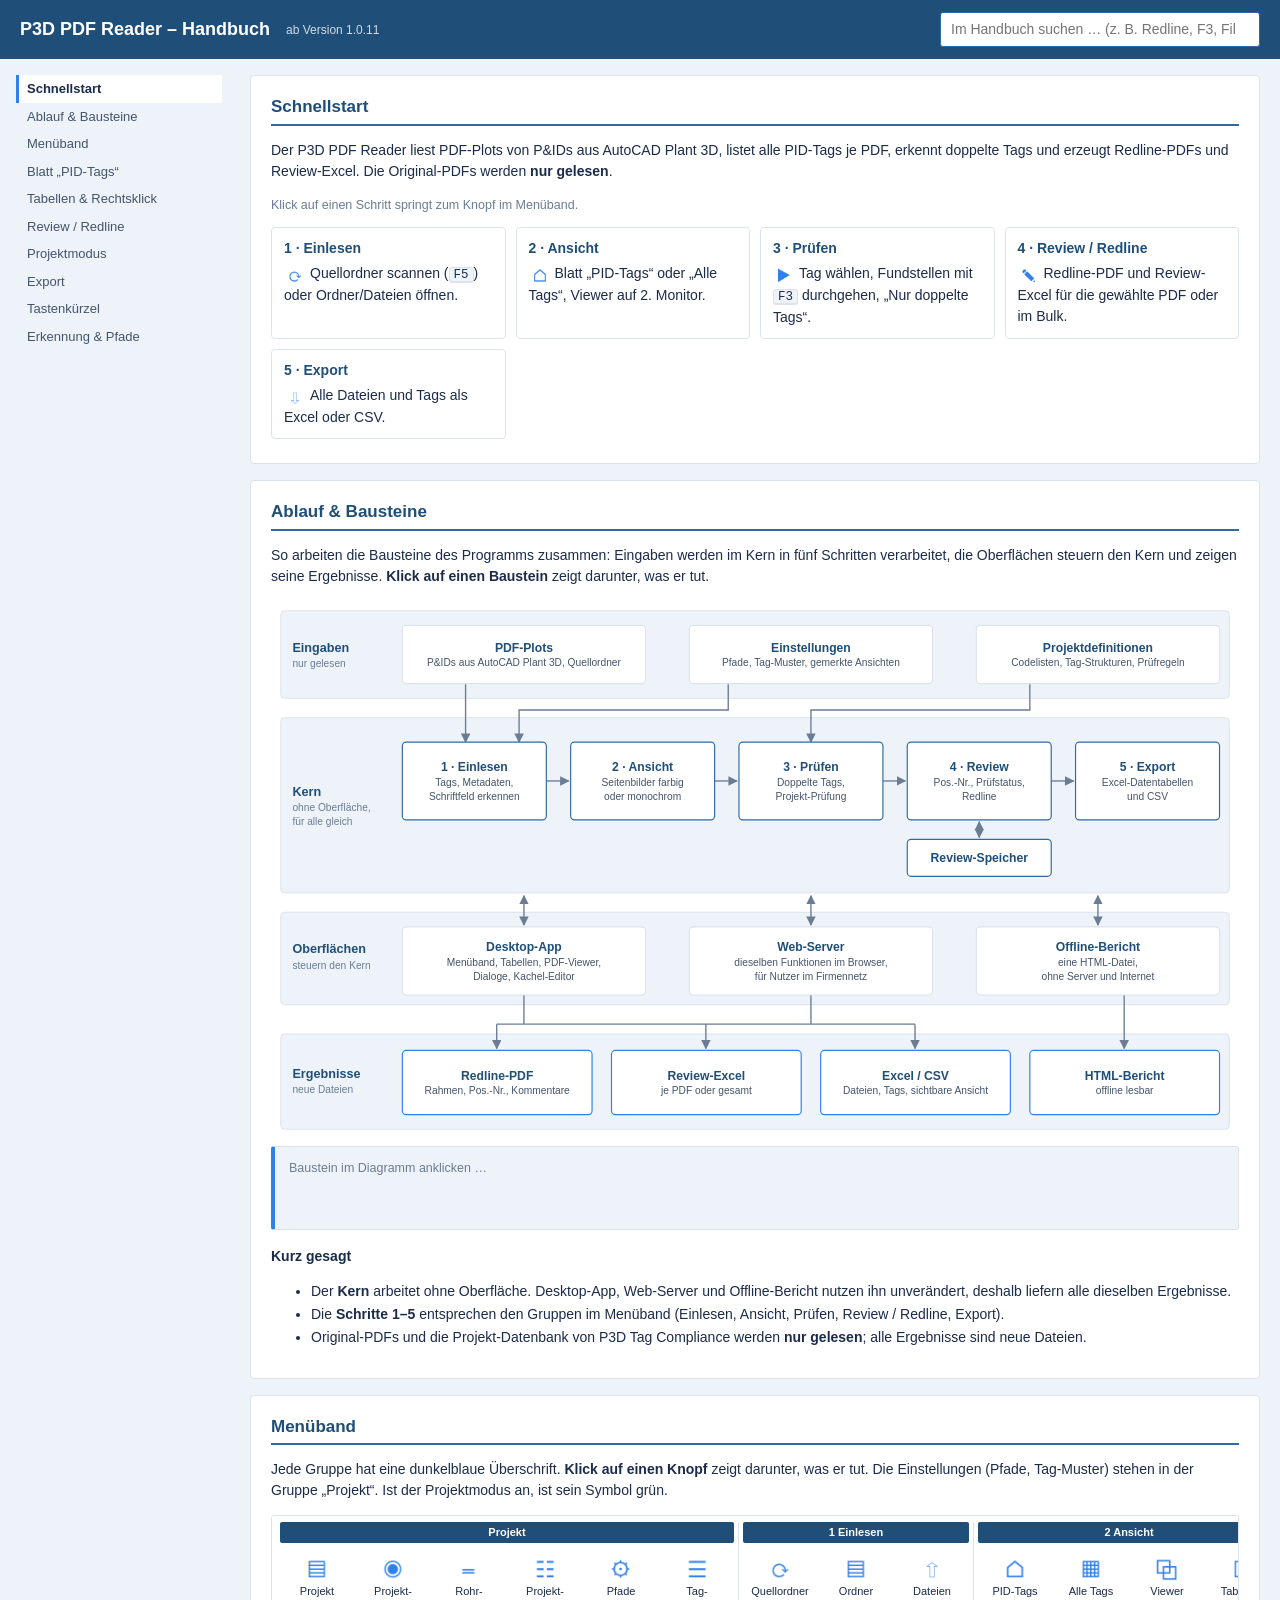
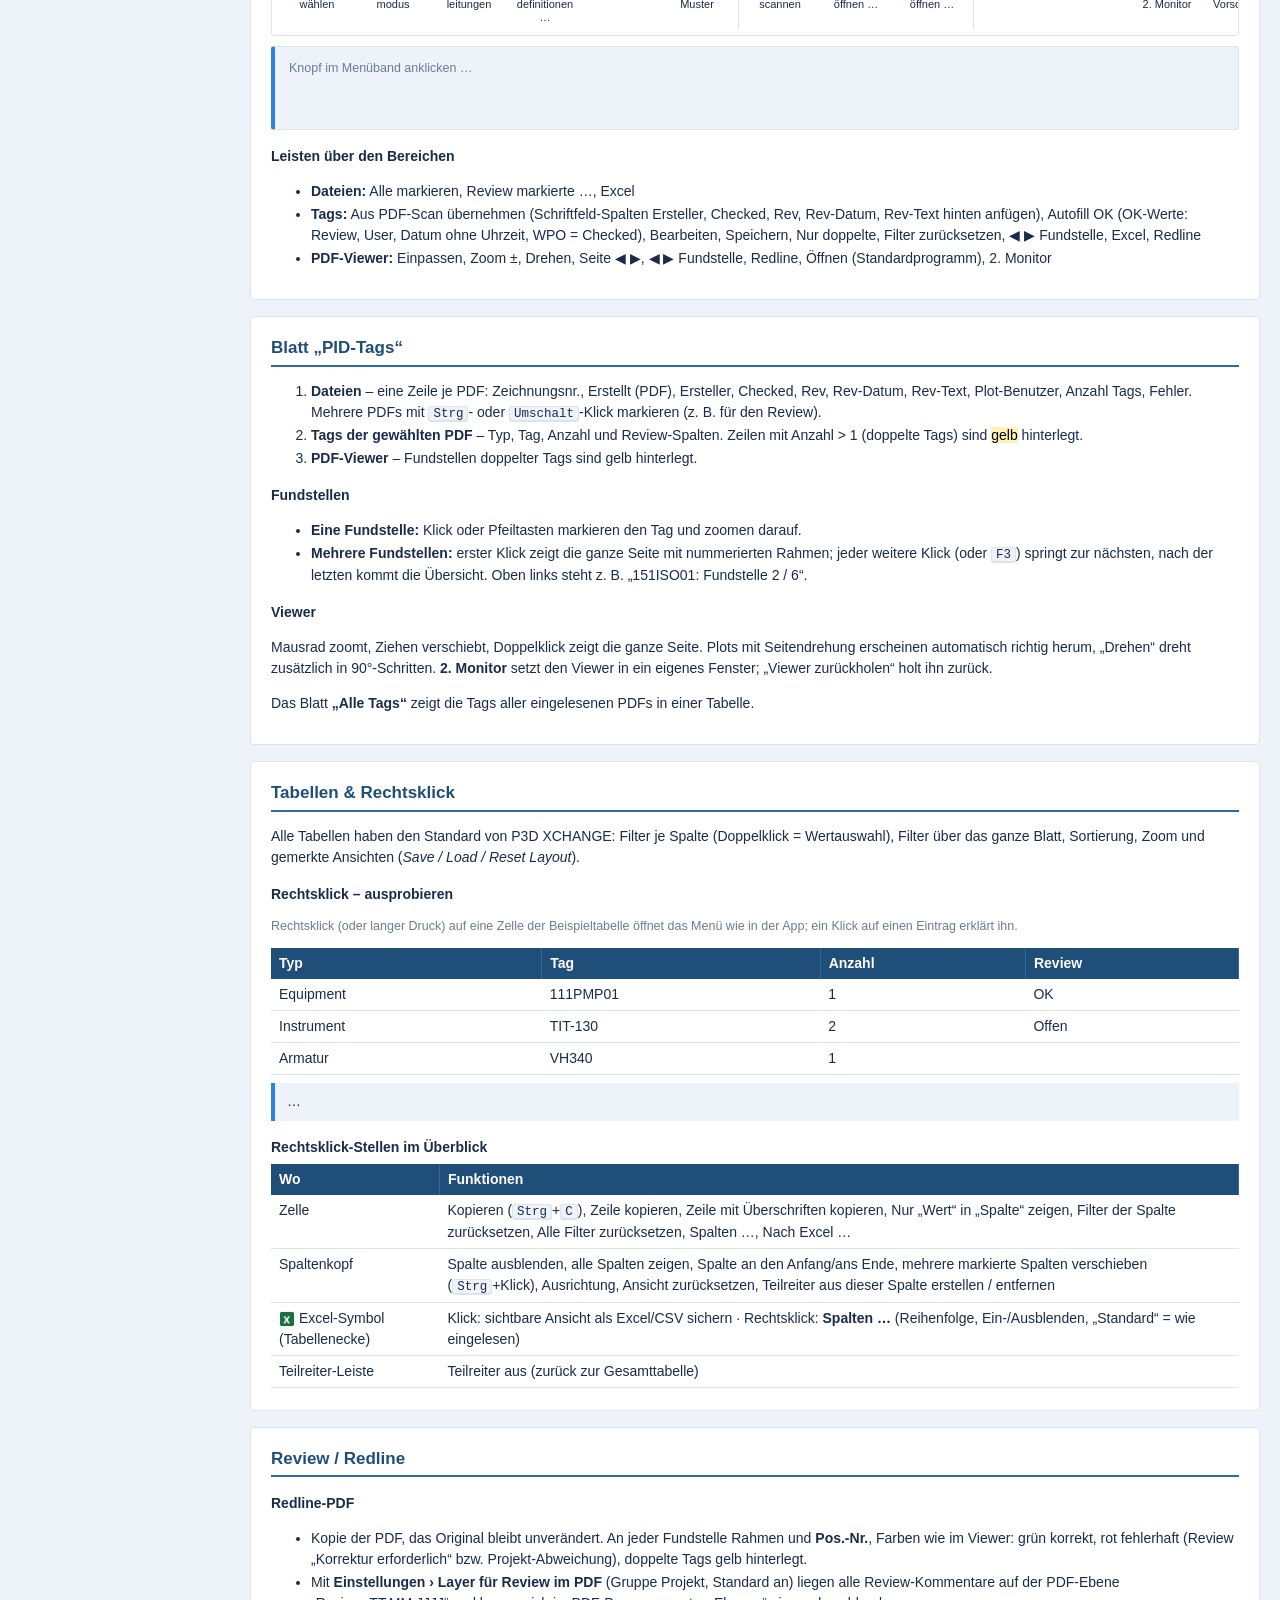
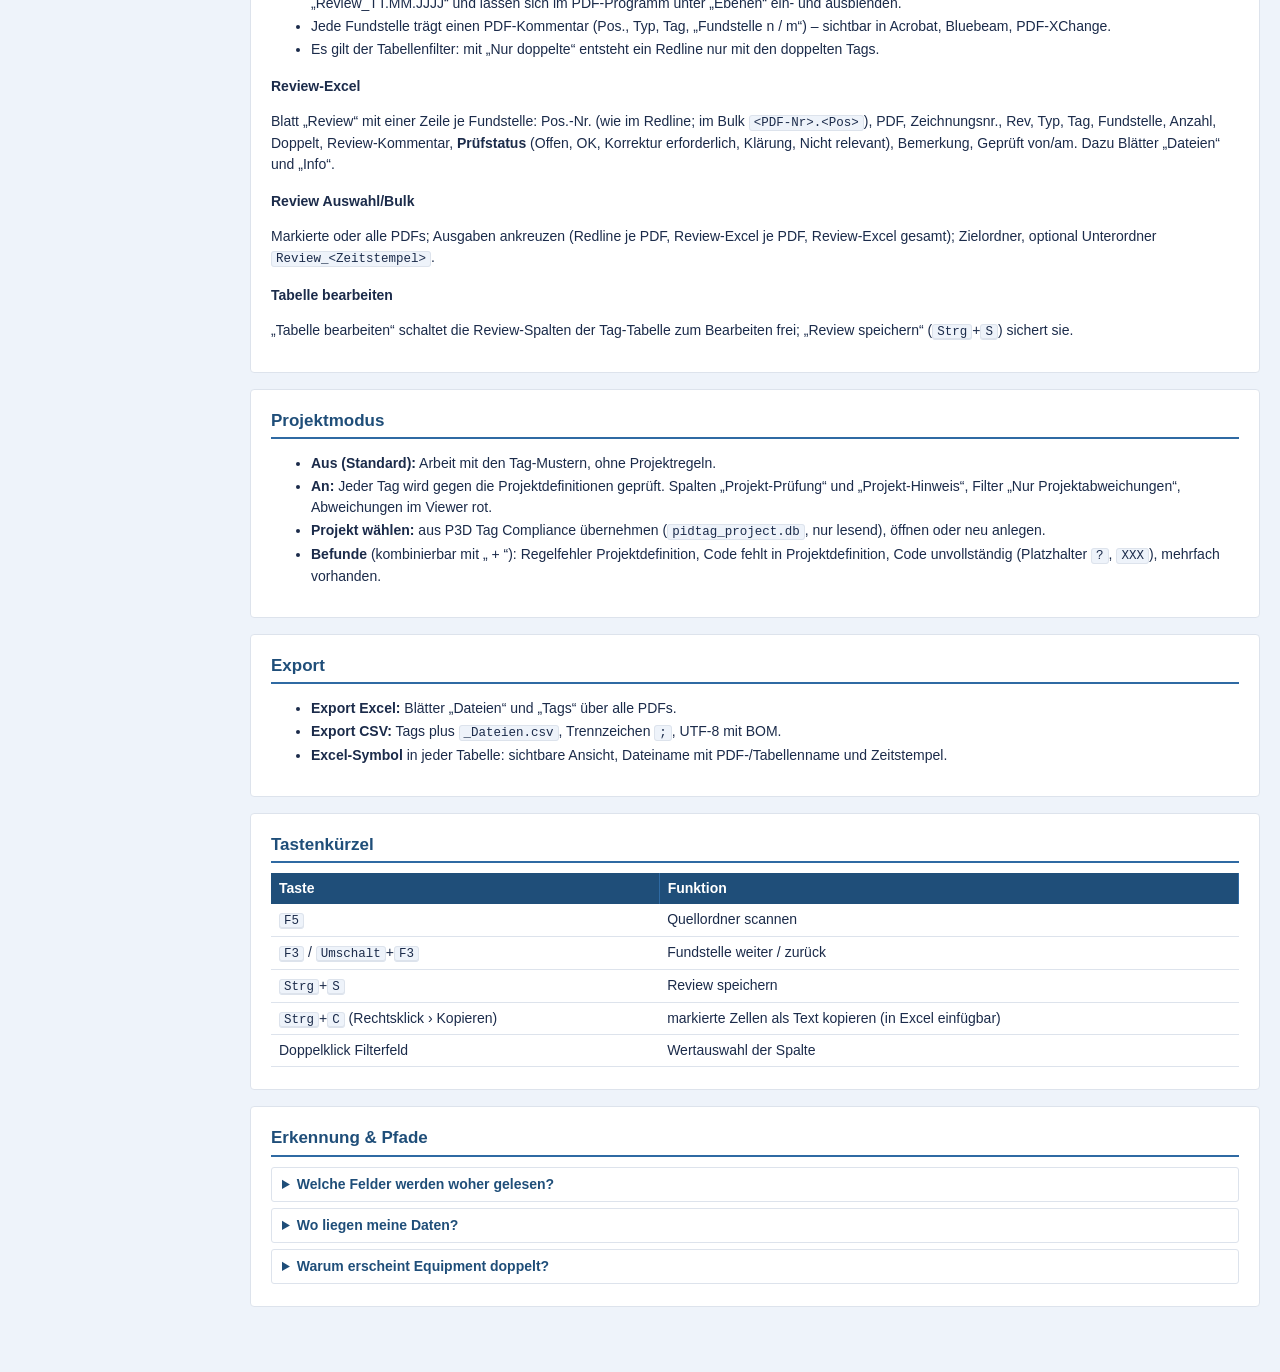
==== src/p3d_pdfreader/assets/help/handbuch.html @ c2804196 "P3D PDF Reader 1.0.26: Autofill OK, PDF-Scan-Spalten, Ladefortschritt, Zwei-Monitor-Layout Stand 1.0" ====
<!doctype html>
<html lang="de">
<head>
<meta charset="utf-8">
<meta name="viewport" content="width=device-width, initial-scale=1">
<title>P3D PDF Reader – Handbuch</title>
<style>
/* Farben nur aus gui/design.py, appearance.py (Tabellenkopf) und main_gui_kit/theme.py (Akzent) */
:root{--head:#1F4E79;--headline:#2F6AA3;--accent:#2F80ED;--txt:#1B2B4A;--muted:#44546A;--subtle:#6B7C93;
--border:#DDE3EC;--band:#EEF3FA;--card:#FFFFFF;--err:#C62828;--link:#1565C0;--dup:#FFF2B3}
*{box-sizing:border-box}
body{margin:0;font:14px/1.5 "Segoe UI",Arial,sans-serif;color:var(--txt);background:var(--band)}
header{background:var(--head);color:#fff;padding:12px 20px;display:flex;align-items:center;gap:16px;position:sticky;top:0;z-index:5;flex-wrap:wrap}
header h1{font-size:18px;margin:0;font-weight:600}
header .ver{opacity:.8;font-size:12px}
header input{margin-left:auto;min-width:220px;flex:0 1 320px;padding:6px 10px;border:1px solid var(--headline);border-radius:3px;font:inherit}
.wrap{display:flex;max-width:1400px;margin:0 auto}
nav{width:230px;flex:none;padding:16px 8px 16px 16px;position:sticky;top:56px;align-self:flex-start;max-height:calc(100vh - 56px);overflow:auto}
nav a{display:block;padding:4px 8px;color:var(--muted);text-decoration:none;border-left:3px solid transparent;font-size:13px}
nav a:hover{background:var(--card)}
nav a.on{border-left-color:var(--accent);color:var(--txt);font-weight:600;background:var(--card)}
main{flex:1;min-width:0;padding:16px 20px 60px}
section{background:var(--card);border:1px solid var(--border);border-radius:4px;margin:0 0 16px;padding:4px 20px 16px}
section.hidden{display:none}
h2{font-size:17px;color:var(--head);border-bottom:2px solid var(--headline);padding-bottom:4px;margin:14px 0 10px}
h3{font-size:14px;margin:16px 0 6px;color:var(--txt)}
p,li{color:var(--txt)} li{margin:2px 0}
code,kbd{font-family:Consolas,monospace;font-size:12.5px;background:var(--band);border:1px solid var(--border);border-radius:3px;padding:0 4px}
kbd{box-shadow:inset 0 -1px 0 var(--border)}
.note{color:var(--subtle);font-size:12.5px}
table.t{border-collapse:collapse;width:100%;margin:6px 0}
table.t th{background:var(--head);color:#fff;text-align:left;font-weight:600;padding:5px 8px;border-right:1px solid var(--headline)}
table.t td{border-bottom:1px solid var(--border);padding:5px 8px;vertical-align:top}
mark{background:var(--dup);padding:0}
/* Menueband-Nachbau */
.ribbon{display:flex;gap:0;overflow-x:auto;border:1px solid var(--border);background:var(--card);padding:6px 4px;border-radius:3px}
.grp{display:flex;flex-direction:column;padding:0 4px;border-right:1px solid var(--border);flex:none}
.grp:last-child{border-right:none}
.grp .gh{background:var(--head);color:#fff;font-size:11px;font-weight:600;text-align:center;padding:2px 6px;border-radius:2px;margin-bottom:4px;white-space:nowrap}
.grp .btns{display:flex;gap:2px}
.rb{display:flex;flex-direction:column;align-items:center;width:74px;padding:4px 2px;border:1px solid transparent;border-radius:3px;background:none;cursor:pointer;font:11px/1.2 "Segoe UI",Arial,sans-serif;color:var(--txt);white-space:pre-line;text-align:center}
.rb img{width:30px;height:30px;margin-bottom:3px}
.rb:hover{background:var(--band);border-color:var(--border)}
.rb.on{background:var(--band);border-color:var(--accent);box-shadow:inset 0 0 0 1px var(--accent)}
.detail{display:flex;gap:14px;align-items:flex-start;margin-top:10px;padding:12px 14px;border:1px solid var(--border);border-left:4px solid var(--accent);border-radius:3px;background:var(--band);min-height:84px}
.detail img{width:48px;height:48px;flex:none}
.detail h4{margin:0 0 4px;font-size:15px}
.detail .grpname{font-size:11px;color:#fff;background:var(--head);border-radius:2px;padding:1px 6px;margin-left:6px;vertical-align:middle;font-weight:600}
.steps{display:grid;grid-template-columns:repeat(auto-fit,minmax(200px,1fr));gap:10px;margin:8px 0}
.step{border:1px solid var(--border);border-radius:4px;padding:10px 12px;background:var(--card);cursor:pointer}
.step:hover{border-color:var(--accent)}
.step b{display:block;color:var(--head);margin-bottom:4px}
.step img{width:22px;height:22px;vertical-align:middle;margin-right:4px}
/* Kontextmenue-Demo */
.demo{position:relative;user-select:none}
.demo table.t td{cursor:context-menu}
.demo tr.sel td{background:var(--band)}
.cmenu{position:absolute;display:none;background:var(--card);border:1px solid var(--border);box-shadow:0 4px 14px rgba(27,43,74,.18);min-width:270px;z-index:4;padding:4px 0;font-size:13px}
.cmenu div{padding:4px 18px;cursor:default}
.cmenu div:hover{background:var(--accent);color:#fff}
.cmenu hr{border:0;border-top:1px solid var(--border);margin:4px 0}
.cmenu span{float:right;color:var(--subtle);padding-left:16px}
.cmenu div:hover span{color:#fff}
.explain{margin-top:8px;padding:8px 12px;border-left:4px solid var(--accent);background:var(--band);min-height:38px}
details{border:1px solid var(--border);border-radius:3px;margin:6px 0;background:var(--card)}
details summary{cursor:pointer;padding:6px 10px;font-weight:600;color:var(--head)}
details > div{padding:0 12px 8px}
.shot{max-width:100%;border:1px solid var(--border);border-radius:3px}
.empty{display:none;padding:20px;color:var(--subtle)}
/* Ablaufdiagramm der Bausteine */
.wf{width:100%;height:auto;display:block;margin:6px 0;font-family:"Segoe UI",Arial,sans-serif}
.wf .lane{fill:var(--band);stroke:var(--border)}
.wf .lt{fill:var(--head);font-size:13px;font-weight:600}
.wf .ls{fill:var(--subtle);font-size:10.5px}
.wf .bx rect{fill:var(--card);stroke:var(--border);stroke-width:1.2}
.wf .bx.core rect{stroke:var(--headline)}
.wf .bx.out rect{stroke:var(--accent)}
.wf .bx{cursor:pointer}
.wf .bx:hover rect{stroke:var(--accent)}
.wf .bx.on rect{stroke:var(--accent);stroke-width:2.5}
.wf .bt{fill:var(--head);font-size:12.5px;font-weight:600}
.wf .bs{fill:var(--muted);font-size:10.5px}
.wf .ln{fill:none;stroke:var(--subtle);stroke-width:1.4}
.wf .ln.dash{stroke-dasharray:4 3}
.wf .ah{fill:var(--subtle)}
.wf .lb{fill:var(--subtle);font-size:10px}
@media (max-width:860px){nav{display:none}main{padding:12px}}
@media print{header,nav,.cmenu{display:none}section{break-inside:avoid;border:none}body{background:#fff}}
</style>
</head>
<body>
<header>
  <h1>P3D PDF Reader – Handbuch</h1><span class="ver">ab Version 1.0.11</span>
  <input id="q" type="search" placeholder="Im Handbuch suchen … (z. B. Redline, F3, Filter)" aria-label="Suchen">
</header>
<div class="wrap">
<nav id="toc"></nav>
<main>
<p class="empty" id="empty">Kein Abschnitt enthält diesen Suchbegriff.</p>

<section id="start" data-title="Schnellstart">
<h2>Schnellstart</h2>
<p>Der P3D PDF Reader liest PDF-Plots von P&amp;IDs aus AutoCAD Plant 3D, listet alle PID-Tags je PDF, erkennt doppelte Tags und erzeugt Redline-PDFs und Review-Excel. Die Original-PDFs werden <b>nur gelesen</b>.</p>
<p class="note">Klick auf einen Schritt springt zum Knopf im Menüband.</p>
<div class="steps">
  <div class="step" data-go="scan"><b>1 · Einlesen</b><img src="img/scan.png" alt="">Quellordner scannen (<kbd>F5</kbd>) oder Ordner/Dateien öffnen.</div>
  <div class="step" data-go="sheet_tags"><b>2 · Ansicht</b><img src="img/sheet_tags.png" alt="">Blatt „PID-Tags“ oder „Alle Tags“, Viewer auf 2. Monitor.</div>
  <div class="step" data-go="next"><b>3 · Prüfen</b><img src="img/next.png" alt="">Tag wählen, Fundstellen mit <kbd>F3</kbd> durchgehen, „Nur doppelte Tags“.</div>
  <div class="step" data-go="redline"><b>4 · Review / Redline</b><img src="img/redline.png" alt="">Redline-PDF und Review-Excel für die gewählte PDF oder im Bulk.</div>
  <div class="step" data-go="xlsx"><b>5 · Export</b><img src="img/xlsx.png" alt="">Alle Dateien und Tags als Excel oder CSV.</div>
</div>
</section>

<section id="flow" data-title="Ablauf &amp; Bausteine">
<h2>Ablauf &amp; Bausteine</h2>
<p>So arbeiten die Bausteine des Programms zusammen: Eingaben werden im Kern in fünf Schritten verarbeitet, die Oberflächen steuern den Kern und zeigen seine Ergebnisse. <b>Klick auf einen Baustein</b> zeigt darunter, was er tut.</p>
<svg class="wf" id="wf" viewBox="0 0 995 550" role="img" aria-label="Ablaufdiagramm der Bausteine">
  <defs><marker id="wfa" viewBox="0 0 10 10" refX="9" refY="5" markerWidth="7" markerHeight="7" orient="auto-start-reverse"><path class="ah" d="M0,0 L10,5 L0,10 z"/></marker></defs>
  <rect class="lane" x="10" y="10" width="975" height="90" rx="4"/>
  <rect class="lane" x="10" y="120" width="975" height="180" rx="4"/>
  <rect class="lane" x="10" y="320" width="975" height="95" rx="4"/>
  <rect class="lane" x="10" y="445" width="975" height="98" rx="4"/>
  <text class="lt" x="22" y="52">Eingaben</text><text class="ls" x="22" y="68">nur gelesen</text>
  <text class="lt" x="22" y="200">Kern</text><text class="ls" x="22" y="216">ohne Oberfläche,</text><text class="ls" x="22" y="230">für alle gleich</text>
  <text class="lt" x="22" y="362">Oberflächen</text><text class="ls" x="22" y="378">steuern den Kern</text>
  <text class="lt" x="22" y="490">Ergebnisse</text><text class="ls" x="22" y="506">neue Dateien</text>
  <!-- Eingaben -> Kern -->
  <path class="ln" marker-end="url(#wfa)" d="M200,85 V145"/>
  <path class="ln" marker-end="url(#wfa)" d="M470,85 V112 H255 V145"/>
  <path class="ln" marker-end="url(#wfa)" d="M780,85 V112 H555 V145"/>
  <!-- Kern: Schritte 1-5 -->
  <path class="ln" marker-end="url(#wfa)" d="M283,185 H306"/>
  <path class="ln" marker-end="url(#wfa)" d="M456,185 H479"/>
  <path class="ln" marker-end="url(#wfa)" d="M629,185 H652"/>
  <path class="ln" marker-end="url(#wfa)" d="M802,185 H825"/>
  <path class="ln dash" marker-start="url(#wfa)" marker-end="url(#wfa)" d="M728,227 V243"/>
  <!-- Oberflaechen <-> Kern -->
  <path class="ln" marker-start="url(#wfa)" marker-end="url(#wfa)" d="M260,333 V303"/>
  <path class="ln" marker-start="url(#wfa)" marker-end="url(#wfa)" d="M555,333 V303"/>
  <path class="ln" marker-start="url(#wfa)" marker-end="url(#wfa)" d="M850,333 V303"/>
  <!-- Oberflaechen -> Ergebnisse -->
  <path class="ln" d="M260,405 V435 M555,405 V435 M232,435 H662"/>
  <path class="ln" marker-end="url(#wfa)" d="M232,435 V460"/>
  <path class="ln" marker-end="url(#wfa)" d="M447,435 V460"/>
  <path class="ln" marker-end="url(#wfa)" d="M662,435 V460"/>
  <path class="ln" marker-end="url(#wfa)" d="M877,405 V460"/>
  <g id="wfboxes"></g>
</svg>
<div class="detail" id="wfdet"><div class="note">Baustein im Diagramm anklicken …</div></div>
<h3>Kurz gesagt</h3>
<ul>
  <li>Der <b>Kern</b> arbeitet ohne Oberfläche. Desktop-App, Web-Server und Offline-Bericht nutzen ihn unverändert, deshalb liefern alle dieselben Ergebnisse.</li>
  <li>Die <b>Schritte 1–5</b> entsprechen den Gruppen im Menüband (Einlesen, Ansicht, Prüfen, Review / Redline, Export).</li>
  <li>Original-PDFs und die Projekt-Datenbank von P3D Tag Compliance werden <b>nur gelesen</b>; alle Ergebnisse sind neue Dateien.</li>
</ul>
</section>

<section id="ribbon" data-title="Menüband">
<h2>Menüband</h2>
<p>Jede Gruppe hat eine dunkelblaue Überschrift. <b>Klick auf einen Knopf</b> zeigt darunter, was er tut. Die Einstellungen (Pfade, Tag-Muster) stehen in der Gruppe „Projekt“. Ist der Projektmodus an, ist sein Symbol grün.</p>
<div class="ribbon" id="rib"></div>
<div class="detail" id="det"><div class="note">Knopf im Menüband anklicken …</div></div>
<h3>Leisten über den Bereichen</h3>
<ul>
  <li><b>Dateien:</b> Alle markieren, Review markierte …, Excel</li>
  <li><b>Tags:</b> Aus PDF-Scan übernehmen (Schriftfeld-Spalten Ersteller, Checked, Rev, Rev-Datum, Rev-Text hinten anfügen), Autofill OK (OK-Werte: Review, User, Datum ohne Uhrzeit, WPO = Checked), Bearbeiten, Speichern, Nur doppelte, Filter zurücksetzen, ◀ ▶ Fundstelle, Excel, Redline</li>
  <li><b>PDF-Viewer:</b> Einpassen, Zoom ±, Drehen, Seite ◀ ▶, ◀ ▶ Fundstelle, Redline, Öffnen (Standardprogramm), 2. Monitor</li>
</ul>
</section>

<section id="sheet" data-title="Blatt „PID-Tags“">
<h2>Blatt „PID-Tags“</h2>
<ol>
  <li><b>Dateien</b> – eine Zeile je PDF: Zeichnungsnr., Erstellt (PDF), Ersteller, Checked, Rev, Rev-Datum, Rev-Text, Plot-Benutzer, Anzahl Tags, Fehler. Mehrere PDFs mit <kbd>Strg</kbd>- oder <kbd>Umschalt</kbd>-Klick markieren (z. B. für den Review).</li>
  <li><b>Tags der gewählten PDF</b> – Typ, Tag, Anzahl und Review-Spalten. Zeilen mit Anzahl &gt; 1 (doppelte Tags) sind <mark>gelb</mark> hinterlegt.</li>
  <li><b>PDF-Viewer</b> – Fundstellen doppelter Tags sind gelb hinterlegt.</li>
</ol>
<h3>Fundstellen</h3>
<ul>
  <li><b>Eine Fundstelle:</b> Klick oder Pfeiltasten markieren den Tag und zoomen darauf.</li>
  <li><b>Mehrere Fundstellen:</b> erster Klick zeigt die ganze Seite mit nummerierten Rahmen; jeder weitere Klick (oder <kbd>F3</kbd>) springt zur nächsten, nach der letzten kommt die Übersicht. Oben links steht z. B. „151ISO01: Fundstelle 2 / 6“.</li>
</ul>
<h3>Viewer</h3>
<p>Mausrad zoomt, Ziehen verschiebt, Doppelklick zeigt die ganze Seite. Plots mit Seitendrehung erscheinen automatisch richtig herum, „Drehen“ dreht zusätzlich in 90°-Schritten. <b>2. Monitor</b> setzt den Viewer in ein eigenes Fenster; „Viewer zurückholen“ holt ihn zurück.</p>
<p>Das Blatt <b>„Alle Tags“</b> zeigt die Tags aller eingelesenen PDFs in einer Tabelle.</p>
</section>

<section id="tables" data-title="Tabellen &amp; Rechtsklick">
<h2>Tabellen &amp; Rechtsklick</h2>
<p>Alle Tabellen haben den Standard von P3D XCHANGE: Filter je Spalte (Doppelklick = Wertauswahl), Filter über das ganze Blatt, Sortierung, Zoom und gemerkte Ansichten (<i>Save / Load / Reset Layout</i>).</p>
<h3>Rechtsklick – ausprobieren</h3>
<p class="note">Rechtsklick (oder langer Druck) auf eine Zelle der Beispieltabelle öffnet das Menü wie in der App; ein Klick auf einen Eintrag erklärt ihn.</p>
<div class="demo" id="demo">
<table class="t">
  <thead><tr><th>Typ</th><th>Tag</th><th>Anzahl</th><th>Review</th></tr></thead>
  <tbody>
    <tr><td>Equipment</td><td>111PMP01</td><td>1</td><td>OK</td></tr>
    <tr><td>Instrument</td><td>TIT-130</td><td>2</td><td>Offen</td></tr>
    <tr><td>Armatur</td><td>VH340</td><td>1</td><td></td></tr>
  </tbody>
</table>
<div class="cmenu" id="cm"></div>
</div>
<div class="explain" id="cmx">…</div>
<h3>Rechtsklick-Stellen im Überblick</h3>
<table class="t">
  <thead><tr><th>Wo</th><th>Funktionen</th></tr></thead>
  <tbody>
    <tr><td>Zelle</td><td>Kopieren (<kbd>Strg</kbd>+<kbd>C</kbd>), Zeile kopieren, Zeile mit Überschriften kopieren, Nur „Wert“ in „Spalte“ zeigen, Filter der Spalte zurücksetzen, Alle Filter zurücksetzen, Spalten …, Nach Excel …</td></tr>
    <tr><td>Spaltenkopf</td><td>Spalte ausblenden, alle Spalten zeigen, Spalte an den Anfang/ans Ende, mehrere markierte Spalten verschieben (<kbd>Strg</kbd>+Klick), Ausrichtung, Ansicht zurücksetzen, Teilreiter aus dieser Spalte erstellen / entfernen</td></tr>
    <tr><td><img src="img/excel.png" alt="" style="width:16px;vertical-align:middle"> Excel-Symbol (Tabellenecke)</td><td>Klick: sichtbare Ansicht als Excel/CSV sichern · Rechtsklick: <b>Spalten …</b> (Reihenfolge, Ein-/Ausblenden, „Standard“ = wie eingelesen)</td></tr>
    <tr><td>Teilreiter-Leiste</td><td>Teilreiter aus (zurück zur Gesamttabelle)</td></tr>
  </tbody>
</table>
</section>

<section id="review" data-title="Review / Redline">
<h2>Review / Redline</h2>
<h3>Redline-PDF</h3>
<ul>
  <li>Kopie der PDF, das Original bleibt unverändert. An jeder Fundstelle Rahmen und <b>Pos.-Nr.</b>, Farben wie im Viewer: grün korrekt, rot fehlerhaft (Review „Korrektur erforderlich“ bzw. Projekt-Abweichung), doppelte Tags gelb hinterlegt.</li>
  <li>Mit <b>Einstellungen › Layer für Review im PDF</b> (Gruppe Projekt, Standard an) liegen alle Review-Kommentare auf der PDF-Ebene „Review_TT.MM.JJJJ“ und lassen sich im PDF-Programm unter „Ebenen“ ein- und ausblenden.</li>
  <li>Jede Fundstelle trägt einen PDF-Kommentar (Pos., Typ, Tag, „Fundstelle n / m“) – sichtbar in Acrobat, Bluebeam, PDF-XChange.</li>
  <li>Es gilt der Tabellenfilter: mit „Nur doppelte“ entsteht ein Redline nur mit den doppelten Tags.</li>
</ul>
<h3>Review-Excel</h3>
<p>Blatt „Review“ mit einer Zeile je Fundstelle: Pos.-Nr. (wie im Redline; im Bulk <code>&lt;PDF-Nr&gt;.&lt;Pos&gt;</code>), PDF, Zeichnungsnr., Rev, Typ, Tag, Fundstelle, Anzahl, Doppelt, Review-Kommentar, <b>Prüfstatus</b> (Offen, OK, Korrektur erforderlich, Klärung, Nicht relevant), Bemerkung, Geprüft von/am. Dazu Blätter „Dateien“ und „Info“.</p>
<h3>Review Auswahl/Bulk</h3>
<p>Markierte oder alle PDFs; Ausgaben ankreuzen (Redline je PDF, Review-Excel je PDF, Review-Excel gesamt); Zielordner, optional Unterordner <code>Review_&lt;Zeitstempel&gt;</code>.</p>
<h3>Tabelle bearbeiten</h3>
<p>„Tabelle bearbeiten“ schaltet die Review-Spalten der Tag-Tabelle zum Bearbeiten frei; „Review speichern“ (<kbd>Strg</kbd>+<kbd>S</kbd>) sichert sie.</p>
</section>

<section id="project" data-title="Projektmodus">
<h2>Projektmodus</h2>
<ul>
  <li><b>Aus (Standard):</b> Arbeit mit den Tag-Mustern, ohne Projektregeln.</li>
  <li><b>An:</b> Jeder Tag wird gegen die Projektdefinitionen geprüft. Spalten „Projekt-Prüfung“ und „Projekt-Hinweis“, Filter „Nur Projektabweichungen“, Abweichungen im Viewer rot.</li>
  <li><b>Projekt wählen:</b> aus P3D Tag Compliance übernehmen (<code>pidtag_project.db</code>, nur lesend), öffnen oder neu anlegen.</li>
  <li><b>Befunde</b> (kombinierbar mit „ + “): Regelfehler Projektdefinition, Code fehlt in Projektdefinition, Code unvollständig (Platzhalter <code>?</code>, <code>XXX</code>), mehrfach vorhanden.</li>
</ul>
</section>

<section id="export" data-title="Export">
<h2>Export</h2>
<ul>
  <li><b>Export Excel:</b> Blätter „Dateien“ und „Tags“ über alle PDFs.</li>
  <li><b>Export CSV:</b> Tags plus <code>_Dateien.csv</code>, Trennzeichen <code>;</code>, UTF-8 mit BOM.</li>
  <li><b>Excel-Symbol</b> in jeder Tabelle: sichtbare Ansicht, Dateiname mit PDF-/Tabellenname und Zeitstempel.</li>
</ul>
</section>

<section id="keys" data-title="Tastenkürzel">
<h2>Tastenkürzel</h2>
<table class="t"><thead><tr><th>Taste</th><th>Funktion</th></tr></thead><tbody>
<tr><td><kbd>F5</kbd></td><td>Quellordner scannen</td></tr>
<tr><td><kbd>F3</kbd> / <kbd>Umschalt</kbd>+<kbd>F3</kbd></td><td>Fundstelle weiter / zurück</td></tr>
<tr><td><kbd>Strg</kbd>+<kbd>S</kbd></td><td>Review speichern</td></tr>
<tr><td><kbd>Strg</kbd>+<kbd>C</kbd> (Rechtsklick › Kopieren)</td><td>markierte Zellen als Text kopieren (in Excel einfügbar)</td></tr>
<tr><td>Doppelklick Filterfeld</td><td>Wertauswahl der Spalte</td></tr>
</tbody></table>
</section>

<section id="detect" data-title="Erkennung &amp; Pfade">
<h2>Erkennung &amp; Pfade</h2>
<details><summary>Welche Felder werden woher gelesen?</summary><div>
<table class="t"><thead><tr><th>Feld</th><th>Quelle</th></tr></thead><tbody>
<tr><td>Erstellt</td><td>PDF-Metadaten (Plotzeitpunkt)</td></tr>
<tr><td>Ersteller</td><td>Schriftfeld <code>DRAWN:</code> → letzte Revisionszeile → PDF-Author → Plot-Benutzer</td></tr>
<tr><td>Checked, Zeichnungsnr., Rev</td><td>Schriftfeld und letzte Revisionszeile</td></tr>
<tr><td>Instrument</td><td>Kürzel in der Blase plus Nummer darunter (<code>TIT-130</code>)</td></tr>
<tr><td>Equipment / Armatur / Volltag</td><td>Tag-Muster (<code>111PMP01</code>, <code>VH340</code>, <code>203-17-111-TZIT-011</code>)</td></tr>
<tr><td>Rohrleitung (optional)</td><td>Menüband › Projekt › Rohrleitungen; waagerecht und senkrecht</td></tr>
</tbody></table></div></details>
<details><summary>Wo liegen meine Daten?</summary><div>
<p>Datenordner: <code>%P3D_PDFREADER_HOME%</code>, sonst <code>&lt;Tool&gt;\data</code>, als EXE <code>%LOCALAPPDATA%\P3D_PDFREADER</code>. Darin <code>config\paths.json</code> (Quell-/Exportordner), <code>config\state.json</code>, <code>config\table_views.json</code>, <code>config\tag_patterns.json</code>, <code>logs\</code>, <code>exports\</code>.</p>
<p>Projekt › <b>Pfade</b>: Quellordner hinzufügen/entfernen, Exportordner wählen. Projekt › <b>Tag-Muster</b>: Regex und Ausschlussliste anpassen.</p></div></details>
<details><summary>Warum erscheint Equipment doppelt?</summary><div>
<p>Equipment steht oft zusätzlich in der Equipment-Tabelle am Blattfuß und zählt dann als doppelter Tag – das kann gewollt sein.</p></div></details>
</section>
</main>
</div>
<script>
const R = [
 ["Projekt", [
  ["project_pick","Projekt\nwählen","Projekt anlegen, öffnen oder aus P3D Tag Compliance übernehmen (pidtag_project.db wird nur gelesen)."],
  ["project_mode","Projekt-\nmodus","Schaltet die Prüfung gegen Projektdefinitionen ein oder aus. An = Symbol grün. Aus = Standardmodus ohne Projektregeln. Beim Umschalten werden geladene PDFs neu eingelesen."],
  ["pipes","Rohr-\nleitungen","Rohrleitungsnummern (z. B. TFHR_SS01_001_1\") mit in die Tag-Liste übernehmen, ein oder aus. An = Symbol grün. Wird gemerkt; Umschalten liest geladene PDFs neu ein."],
  ["project_defs","Projekt-\ndefinitionen …","Codelisten, Listen, Tag-Strukturen, PDF-Prüfregeln bearbeiten; Excel-Export/-Import; „Tag testen“."],
  ["paths","Pfade","Quellordner und Exportordner verwalten, Speicherorte öffnen."],
  ["patterns","Tag-\nMuster","Öffnet tag_patterns.json: Regex je Tag-Typ und Ausschlussliste für Kürzel."]]],
 ["1  Einlesen", [
  ["scan","Quellordner\nscannen","Liest alle PDFs der Quellordner (inkl. Unterordner) ein. Taste F5."],
  ["folder","Ordner\nöffnen …","Einen beliebigen Ordner mit PDF-Plots einlesen."],
  ["files","Dateien\nöffnen …","Einzelne PDF-Dateien wählen und einlesen."]]],
 ["2  Ansicht", [
  ["sheet_tags","PID-Tags","Wechselt zum Blatt „PID-Tags“."],
  ["sheet_all","Alle Tags","Öffnet das Blatt mit den Tags aller PDFs."],
  ["monitor","Viewer\n2. Monitor","PDF-Viewer in eigenem Fenster (z. B. auf dem zweiten Bildschirm). Wird gemerkt."],
  ["preview","Tabellen-\nVorschau …","Vorschau der aktuellen Tabelle."]]],
 ["3  Prüfen", [
  ["prev","Fundstelle\nzurück","Vorherige Fundstelle des gewählten Tags. Umschalt+F3."],
  ["next","Fundstelle\nweiter","Nächste Fundstelle des gewählten Tags; nach der letzten die Übersicht. F3."],
  ["dups","Nur doppelte\nTags","Zeigt nur Tags, die mehrfach in der PDF stehen."],
  ["deviations","Nur Projekt-\nabweichungen","Nur Tags mit Befund der Projekt-Prüfung (nur im Projektmodus aktiv)."],
  ["filter_reset","Filter\nzurücksetzen","Blattfilter, Spaltenfilter, Wertauswahl und „Nur …“-Schalter in allen Tabellen zurücksetzen."],
  ["edit","Tabelle\nbearbeiten","Review-Spalten der Tag-Tabelle bearbeiten (Review, Änderung, Neuer Wert, Bemerkung …)."],
  ["save","Review\nspeichern","Review-Einträge sichern. Strg+S."]]],
 ["4  Review / Redline", [
  ["review","Review\nAuswahl/Bulk …","Redline-PDF, Review-Excel je PDF und gesamt für markierte oder alle PDFs erzeugen."],
  ["redline","Redline-PDF\ngewählte PDF","Kopie der gewählten PDF mit Rahmen, Pos.-Nr. und Kommentar je Fundstelle (Tabellenfilter gilt)."],
  ["review_xlsx","Review-Excel\ngewählte PDF","Excel mit einer Zeile je Fundstelle, Prüfstatus-Auswahlliste und Bemerkung."]]],
 ["5  Export", [
  ["xlsx","Export\nExcel …","Dateien und Tags aller PDFs als Excel."],
  ["csv","Export\nCSV …","Tags als CSV (;) plus _Dateien.csv."],
  ["open_exports","Export-\nordner","Öffnet den Exportordner im Explorer."]]],
 ["Hilfe", [
  ["help","Handbuch","Öffnet dieses Handbuch."],
  ["about","Info","Version und Programminformationen."],
  ["language","Sprache","Oberfläche auf Deutsch, English oder Français; wirkt sofort und wird gemerkt."]]]
];
const rib = document.getElementById("rib"), det = document.getElementById("det"), buttons = {};
for (const [g, items] of R) {
  const grp = document.createElement("div"); grp.className = "grp";
  grp.innerHTML = `<div class="gh">${g}</div>`;
  const row = document.createElement("div"); row.className = "btns";
  for (const [key, label, text] of items) {
    const b = document.createElement("button"); b.className = "rb"; b.type = "button";
    b.innerHTML = `<img src="img/${key}.png" alt="">${label}`;
    b.title = label.replace("\n", " ");
    b.onclick = () => show(key);
    buttons[key] = {b, g, label, text}; row.appendChild(b);
  }
  grp.appendChild(row); rib.appendChild(grp);
}
function show(key) {
  for (const k in buttons) buttons[k].b.classList.toggle("on", k === key);
  const x = buttons[key];
  det.innerHTML = `<img src="img/${key}.png" alt=""><div><h4>${x.label.replace("\n", " ")}<span class="grpname">${x.g}</span></h4>${x.text}</div>`;
}
document.querySelectorAll(".step").forEach(s => s.onclick = () => {
  document.getElementById("ribbon").scrollIntoView({behavior: "smooth"}); show(s.dataset.go);
});

/* Ablaufdiagramm: [Schluessel, x, y, Breite, Hoehe, Art, Titel, Unterzeilen, Erklaerung] */
const W = [
 ["pdf", 135, 25, 250, 60, "", "PDF-Plots", ["P&IDs aus AutoCAD Plant 3D, Quellordner"],
  "PDF-Plots der P&amp;IDs aus den Quellordnern (auch Unterordner) oder einzeln geöffnet. Sie werden nur gelesen, nie verändert."],
 ["cfg", 430, 25, 250, 60, "", "Einstellungen", ["Pfade, Tag-Muster, gemerkte Ansichten"],
  "Quell- und Exportordner, Tag-Muster (Regex je Tag-Typ, Ausschlussliste), gemerkte Tabellenansichten und Schalter im Datenordner. Bearbeitung in der Gruppe „Projekt“ (Pfade, Tag-Muster, Einstellungen)."],
 ["defs", 725, 25, 250, 60, "", "Projektdefinitionen", ["Codelisten, Tag-Strukturen, Prüfregeln"],
  "Nur im Projektmodus: Codelisten, Listen, Tag-Strukturen und PDF-Prüfregeln eines Projekts. Aus P3D Tag Compliance übernommen (dort nur gelesen) oder selbst angelegt; bearbeitet im Dialog „Projektdefinitionen“ mit Kachel-Editor."],
 ["s1", 135, 145, 148, 80, "core", "1 · Einlesen", ["Tags, Metadaten,", "Schriftfeld erkennen"],
  "Erkennung: liest je PDF die Tags (Equipment, Instrument, Armatur, Volltag, optional Rohrleitung) mit jeder Fundstelle, die PDF-Metadaten und das Schriftfeld (Zeichnungsnr., Rev, Ersteller, Checked). In der Desktop-App im Hintergrund mit Fortschritt und Abbruch."],
 ["s2", 308, 145, 148, 80, "core", "2 · Ansicht", ["Seitenbilder farbig", "oder monochrom"],
  "Seitenbilder für den PDF-Viewer, farbig oder monochrom. Fundstellen werden mit Rahmen markiert: grün korrekt, rot fehlerhaft, gelb doppelt."],
 ["s3", 481, 145, 148, 80, "core", "3 · Prüfen", ["Doppelte Tags,", "Projekt-Prüfung"],
  "Zählt die Fundstellen je Tag (doppelte Tags) und prüft im Projektmodus jeden Tag gegen die Projektdefinitionen (Spalten „Projekt-Prüfung“ und „Projekt-Hinweis“)."],
 ["s4", 654, 145, 148, 80, "core", "4 · Review", ["Pos.-Nr., Prüfstatus,", "Redline"],
  "Jede Fundstelle bekommt eine Pos.-Nr. und einen automatischen Review-Kommentar. Daraus entstehen Redline-PDF und Review-Excel – für die gewählte PDF oder im Bulk."],
 ["store", 654, 245, 148, 38, "core", "Review-Speicher", [],
  "Die gespeicherten Review-Einträge je PDF (Review, Änderung, Neuer Wert, Bemerkung …), gesichert mit „Review speichern“. Desktop-App, Bulk-Review und Web-Server nutzen denselben Stand."],
 ["s5", 827, 145, 148, 80, "core", "5 · Export", ["Excel-Datentabellen", "und CSV"],
  "Schreibt Dateien und Tags als echte Excel-Datentabellen oder als CSV (Trennzeichen ;, UTF-8 mit BOM)."],
 ["desk", 135, 335, 250, 70, "", "Desktop-App", ["Menüband, Tabellen, PDF-Viewer,", "Dialoge, Kachel-Editor"],
  "Menüband, Blätter mit Tabellen (Filter, Rechtsklick, gemerkte Ansichten), PDF-Viewer (auch auf dem 2. Monitor) und die Dialoge für Pfade, Projektdefinitionen mit Kachel-Editor und Review Auswahl/Bulk. Startet und stoppt auf Wunsch den Web-Server."],
 ["web", 430, 335, 250, 70, "", "Web-Server", ["dieselben Funktionen im Browser,", "für Nutzer im Firmennetz"],
  "Bedienung im Browser für Nutzer im Firmennetz, mit demselben Kern wie die Desktop-App. Start über die Launcher-Karte „Web server“ oder aus der Desktop-App."],
 ["off", 725, 335, 250, 70, "", "Offline-Bericht", ["eine HTML-Datei,", "ohne Server und Internet"],
  "Fasst die Ergebnisse in einer einzigen HTML-Datei zusammen, die ohne Server und ohne Internet lesbar ist – zum Weitergeben."],
 ["r1", 135, 462, 195, 66, "out", "Redline-PDF", ["Rahmen, Pos.-Nr., Kommentare"],
  "Kopie der PDF mit Rahmen, Pos.-Nr. und PDF-Kommentar je Fundstelle; wahlweise auf der Ebene „Review_TT.MM.JJJJ“."],
 ["r2", 350, 462, 195, 66, "out", "Review-Excel", ["je PDF oder gesamt"],
  "Eine Zeile je Fundstelle mit Prüfstatus-Auswahlliste, Bemerkung und Geprüft von/am; je PDF oder gesamt."],
 ["r3", 565, 462, 195, 66, "out", "Excel / CSV", ["Dateien, Tags, sichtbare Ansicht"],
  "Export aller Dateien und Tags sowie die sichtbare Ansicht jeder Tabelle (Excel-Symbol in der Tabellenecke)."],
 ["r4", 780, 462, 195, 66, "out", "HTML-Bericht", ["offline lesbar"],
  "Der Bericht aus dem Offline-Baustein: eine Datei, im Browser zu öffnen."]
];
const wfg = document.getElementById("wfboxes"), wfdet = document.getElementById("wfdet"), NS = "http://www.w3.org/2000/svg";
function svgEl(tag, attrs, txt) { const e = document.createElementNS(NS, tag); for (const k in attrs) e.setAttribute(k, attrs[k]); if (txt) e.textContent = txt; return e; }
for (const [k, x, y, w, h, cls, title, subs, text] of W) {
  const g = svgEl("g", {class: "bx " + cls, "data-k": k, tabindex: "0"});
  g.appendChild(svgEl("title", {}, title));
  g.appendChild(svgEl("rect", {x, y, width: w, height: h, rx: 4}));
  let ty = y + h / 2 - (16 + 14 * subs.length) / 2 + 12;
  g.appendChild(svgEl("text", {class: "bt", x: x + w / 2, y: ty, "text-anchor": "middle"}, title));
  for (const s of subs) { ty += 15; g.appendChild(svgEl("text", {class: "bs", x: x + w / 2, y: ty, "text-anchor": "middle"}, s)); }
  g.addEventListener("click", () => wfShow(k));
  g.addEventListener("keydown", e => { if (e.key === "Enter" || e.key === " ") { e.preventDefault(); wfShow(k); } });
  wfg.appendChild(g);
}
function wfShow(k) {
  wfg.querySelectorAll(".bx").forEach(g => g.classList.toggle("on", g.dataset.k === k));
  const b = W.find(i => i[0] === k);
  wfdet.innerHTML = `<div><h4>${b[6].replace("&", "&amp;")}</h4>${b[8]}</div>`;
}

/* Kontextmenue-Demo */
const cm = document.getElementById("cm"), cmx = document.getElementById("cmx"), demo = document.getElementById("demo");
const heads = [...demo.querySelectorAll("th")].map(th => th.textContent);
function openMenu(td, x, y) {
  demo.querySelectorAll("tr").forEach(r => r.classList.remove("sel"));
  td.parentElement.classList.add("sel");
  const v = td.textContent || "(leer)", col = heads[td.cellIndex];
  const items = [
    ["Kopieren", "Strg+C", "Kopiert die markierten Zellen als Text (Tabulator-getrennt) – direkt in Excel einfügbar."],
    ["Zeile kopieren", "", "Kopiert alle sichtbaren Zellen der Zeile in der angezeigten Spaltenreihenfolge."],
    ["Zeile mit Überschriften kopieren", "", "Wie „Zeile kopieren“, mit einer Kopfzeile darüber."], null,
    [`Nur „${v}“ in „${col}“ zeigen`, "", `Setzt die Wertauswahl der Spalte „${col}“ auf genau „${v}“. Das Filterfeld zeigt dann „1 / n“.`],
    [`Filter von „${col}“ zurücksetzen`, "", "Entfernt Text- und Wertfilter dieser einen Spalte (nur aktiv, wenn sie gefiltert ist)."],
    ["Alle Filter zurücksetzen", "", "Blattfilter, alle Spaltenfilter und Wertauswahlen der Tabelle zurücksetzen."], null,
    ["Spalten …", "", "Dialog: Spalten verschieben (Nach oben/unten), ein- oder ausblenden, „Standard“ = wie eingelesen. Auch per Rechtsklick auf das Excel-Symbol."],
    ["Nach Excel …", "", "Sichert die sichtbare Ansicht (gefilterte Zeilen, sichtbare Spalten) als Excel oder CSV."]
  ];
  cm.innerHTML = "";
  for (const it of items) {
    if (!it) { cm.appendChild(document.createElement("hr")); continue; }
    const d = document.createElement("div");
    d.innerHTML = `${it[0]}${it[1] ? `<span>${it[1]}</span>` : ""}`;
    d.onclick = () => { cmx.innerHTML = `<b>${it[0]}</b> – ${it[2]}`; cm.style.display = "none"; };
    cm.appendChild(d);
  }
  const r = demo.getBoundingClientRect();
  cm.style.display = "block";
  cm.style.left = Math.min(x - r.left, r.width - cm.offsetWidth) + "px";
  cm.style.top = (y - r.top) + "px";
}
demo.addEventListener("contextmenu", e => {
  const td = e.target.closest("td"); if (!td) return;
  e.preventDefault(); openMenu(td, e.clientX, e.clientY);
});
let press;
demo.addEventListener("touchstart", e => { const td = e.target.closest("td"); if (!td) return;
  const t = e.touches[0]; press = setTimeout(() => openMenu(td, t.clientX, t.clientY), 550); }, {passive: true});
demo.addEventListener("touchend", () => clearTimeout(press));
document.addEventListener("click", e => { if (!cm.contains(e.target)) cm.style.display = "none"; });
document.addEventListener("keydown", e => { if (e.key === "Escape") cm.style.display = "none"; });

/* Inhaltsverzeichnis, Suche, aktiver Abschnitt */
const sections = [...document.querySelectorAll("main section")], toc = document.getElementById("toc");
for (const s of sections) {
  const a = document.createElement("a"); a.href = "#" + s.id; a.innerHTML = s.dataset.title; a.dataset.id = s.id; toc.appendChild(a);
}
const links = [...toc.querySelectorAll("a")];
const io = new IntersectionObserver(entries => entries.forEach(en => {
  if (en.isIntersecting) links.forEach(a => a.classList.toggle("on", a.dataset.id === en.target.id));
}), {rootMargin: "-60px 0px -70% 0px"});
sections.forEach(s => io.observe(s));
const originals = new Map(), LIVE = new Set(["start", "flow", "ribbon", "tables"]);   // interaktiv: nicht umschreiben
function unmark(s) { if (originals.has(s)) s.innerHTML = originals.get(s); }
document.getElementById("q").addEventListener("input", e => {
  const q = e.target.value.trim().toLowerCase(); let shown = 0;
  for (const s of sections) {
    if (!LIVE.has(s.id)) unmark(s);
    const hit = !q || s.textContent.toLowerCase().includes(q) ||
      (s.id === "ribbon" && R.some(([g, it]) => it.some(i => (i[1] + i[2]).toLowerCase().includes(q)))) ||
      (s.id === "flow" && W.some(i => (i[6] + i[8]).toLowerCase().includes(q)));
    s.classList.toggle("hidden", !hit);
    links.find(a => a.dataset.id === s.id).style.display = hit ? "" : "none";
    if (hit) shown++;
    if (hit && q && !LIVE.has(s.id)) {
      if (!originals.has(s)) originals.set(s, s.innerHTML);
      const re = new RegExp("(" + q.replace(/[.*+?^${}()|[\]\\]/g, "\\$&") + ")", "gi");
      const walk = document.createTreeWalker(s, NodeFilter.SHOW_TEXT); const nodes = [];
      while (walk.nextNode()) if (re.test(walk.currentNode.nodeValue)) nodes.push(walk.currentNode);
      for (const n of nodes) { const span = document.createElement("span");
        span.innerHTML = n.nodeValue.replace(/[&<>]/g, c => ({"&":"&amp;","<":"&lt;",">":"&gt;"}[c])).replace(re, "<mark>$1</mark>");
        n.replaceWith(span); }
    }
  }
  if (q) { const f = W.find(i => (i[6] + i[8]).toLowerCase().includes(q)); if (f) wfShow(f[0]); }
  if (q) { const k = Object.keys(buttons).find(k => (buttons[k].label + buttons[k].text).toLowerCase().includes(q)); if (k) show(k); }
  document.getElementById("empty").style.display = shown ? "none" : "block";
});
</script>
</body>
</html>
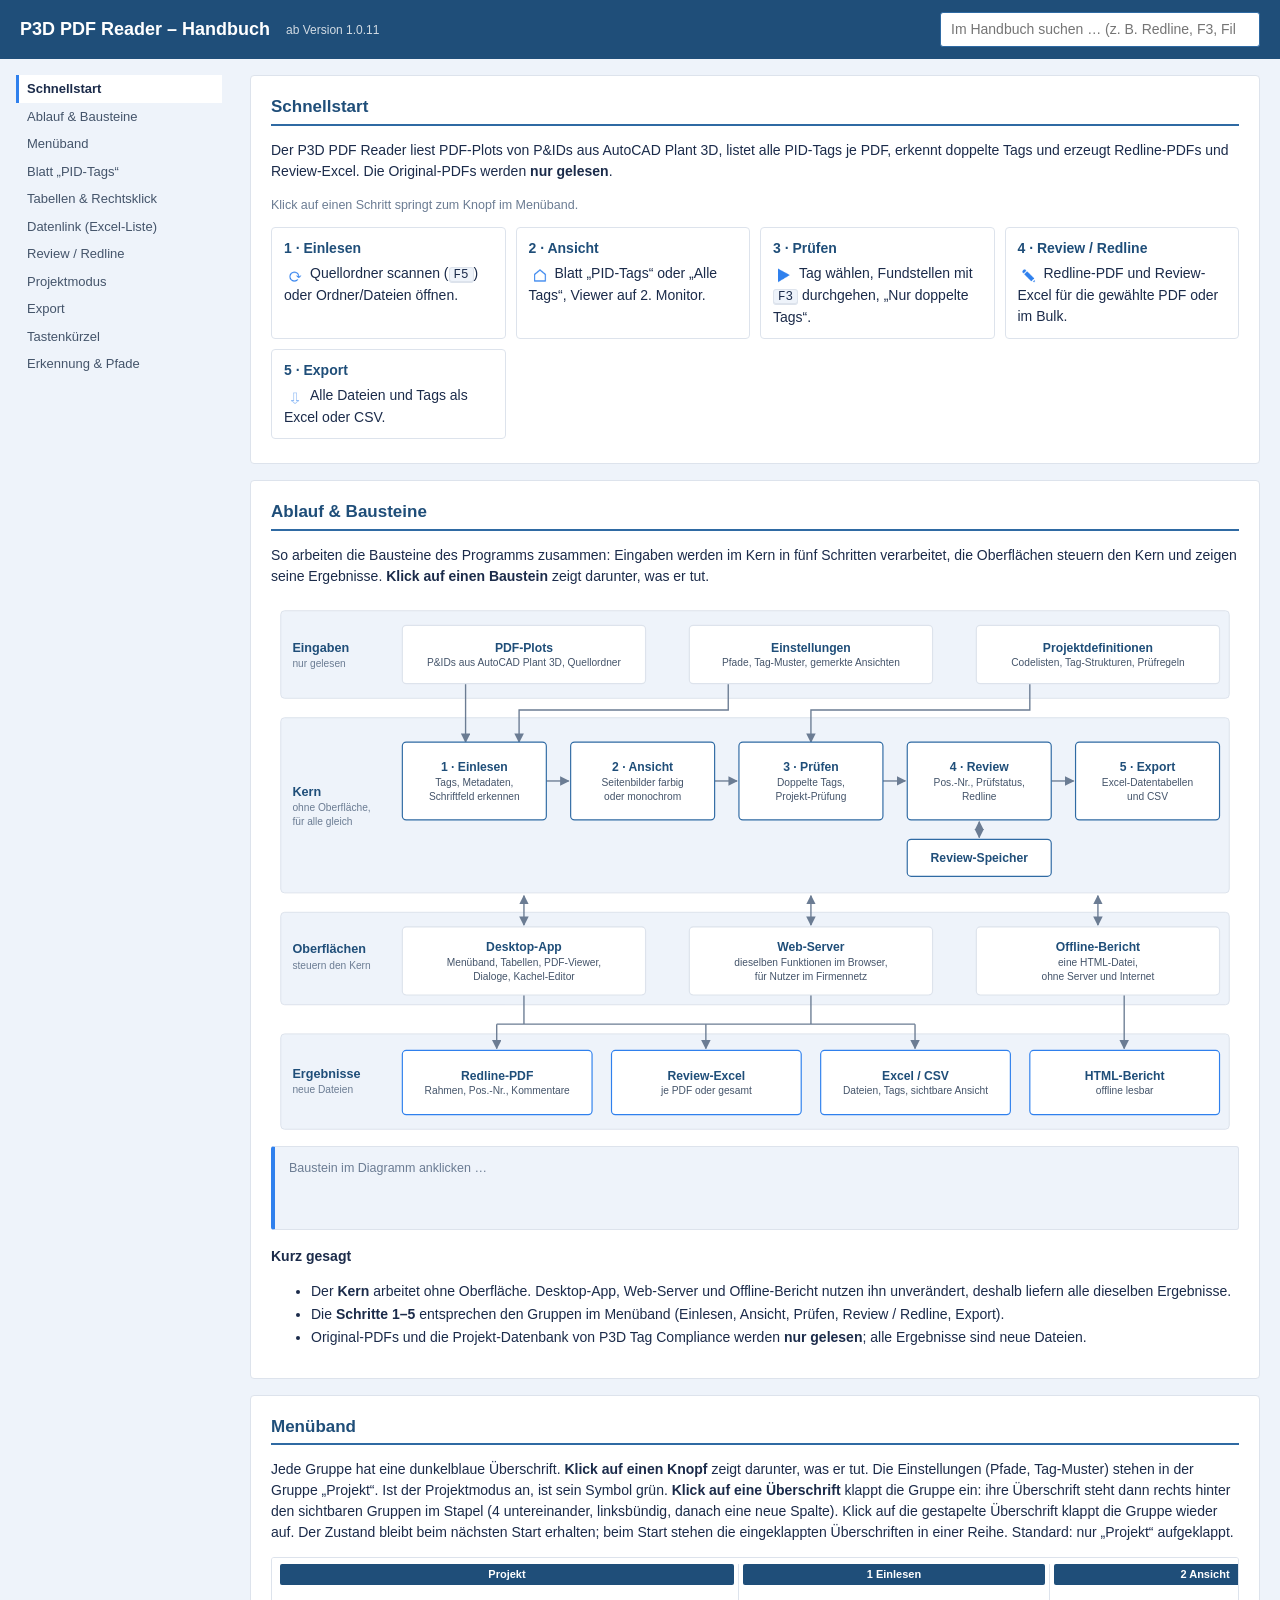
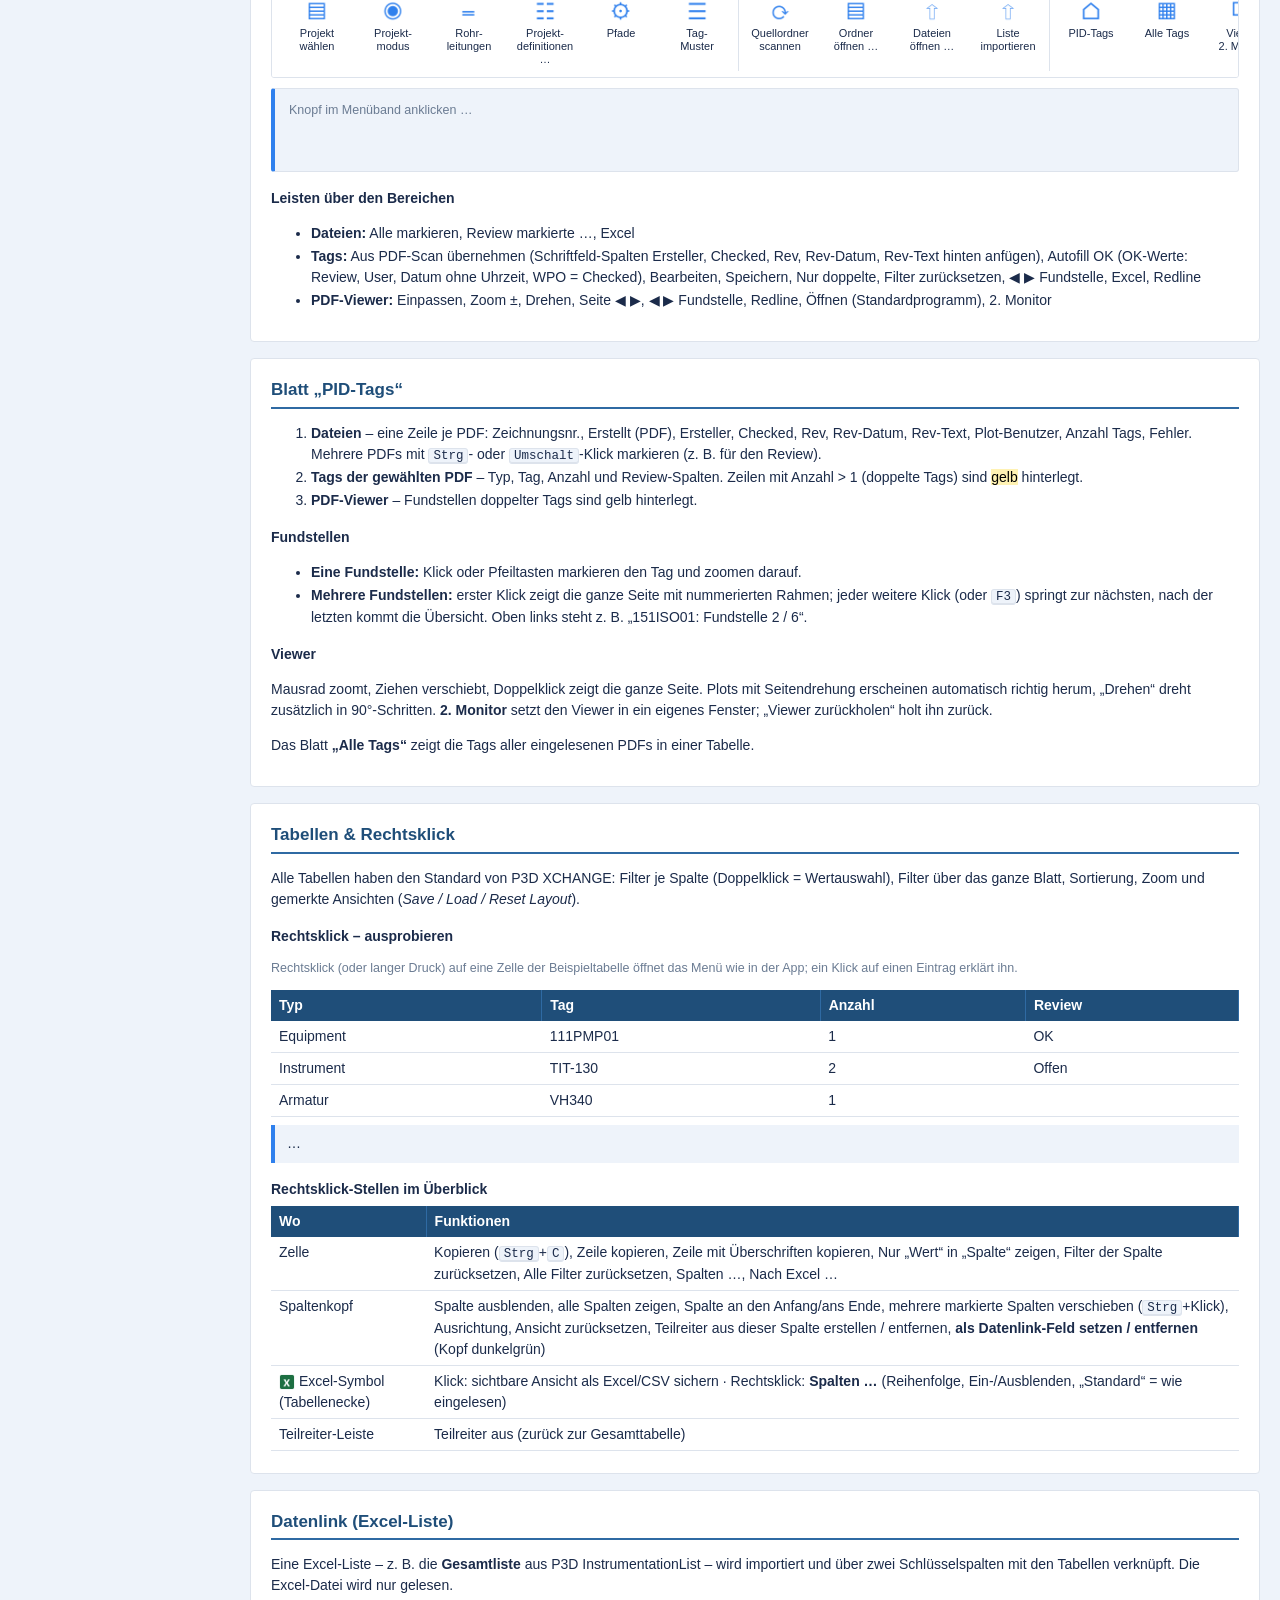
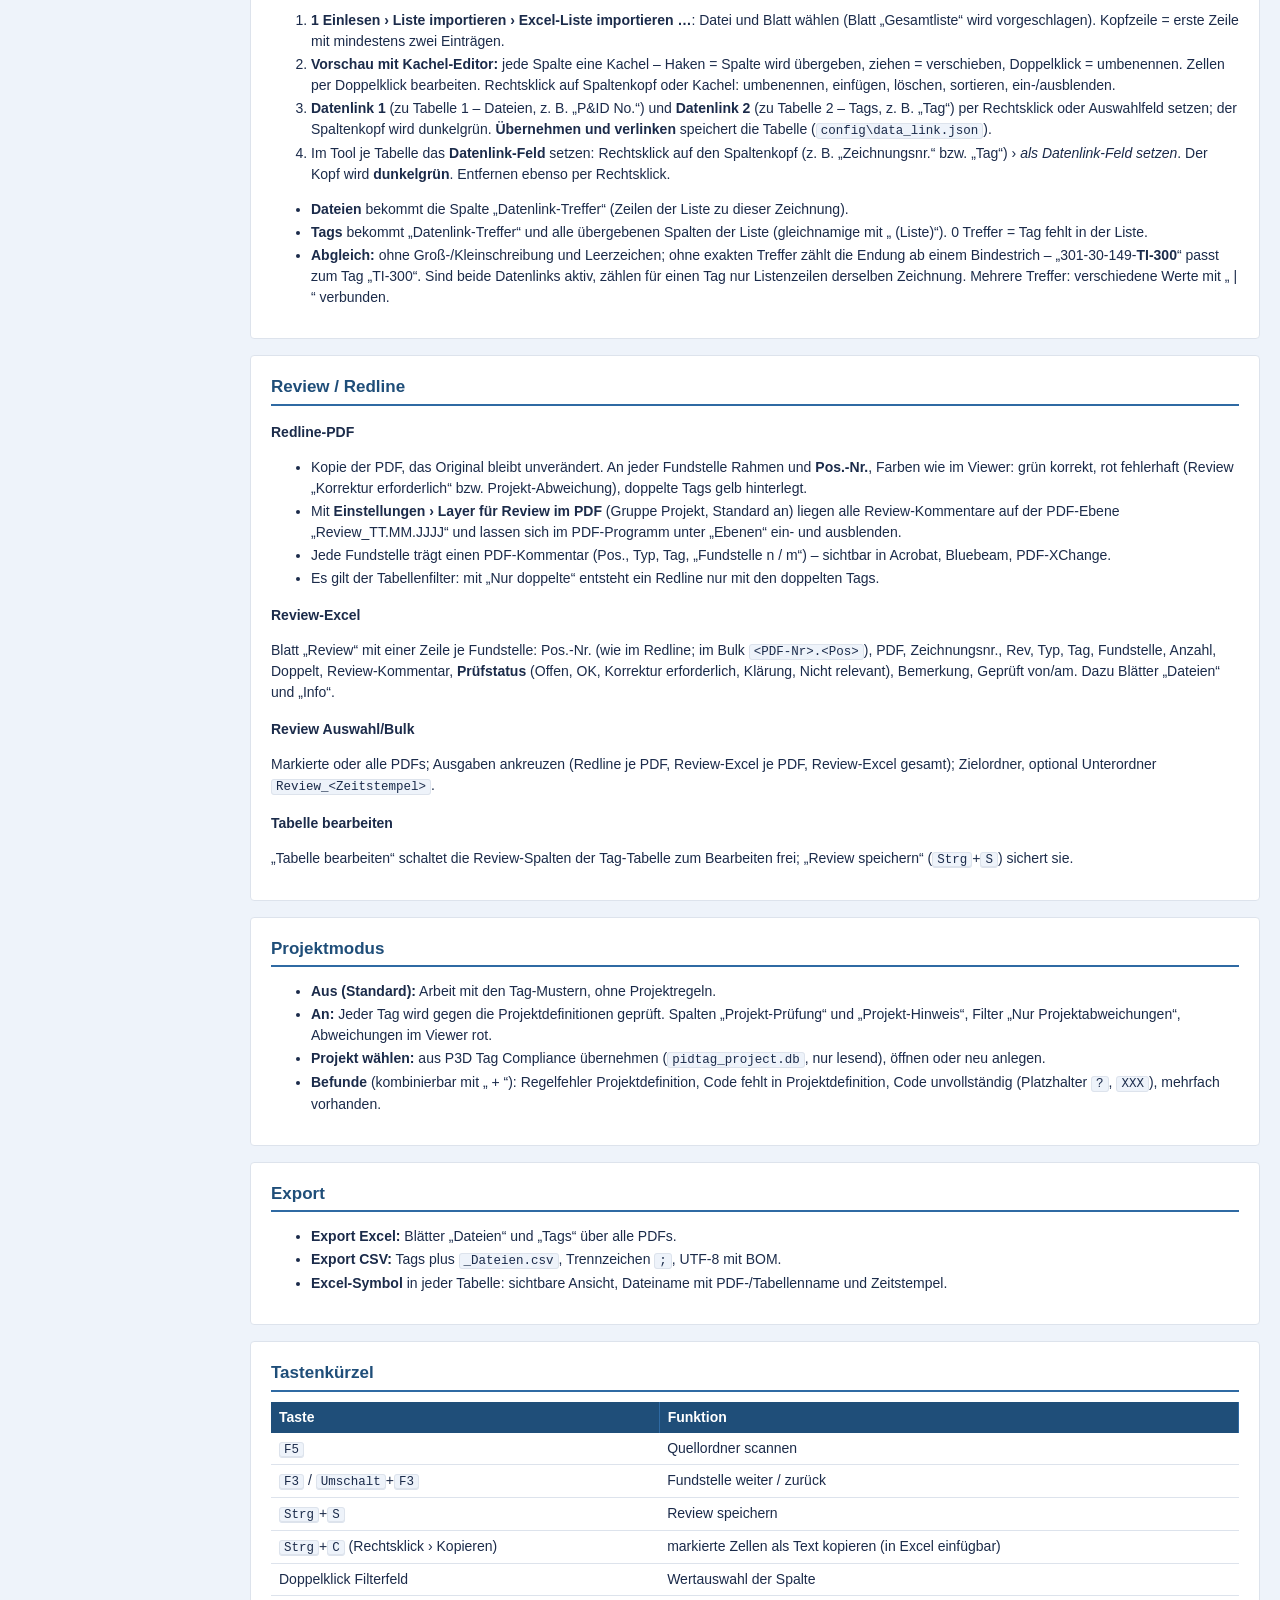
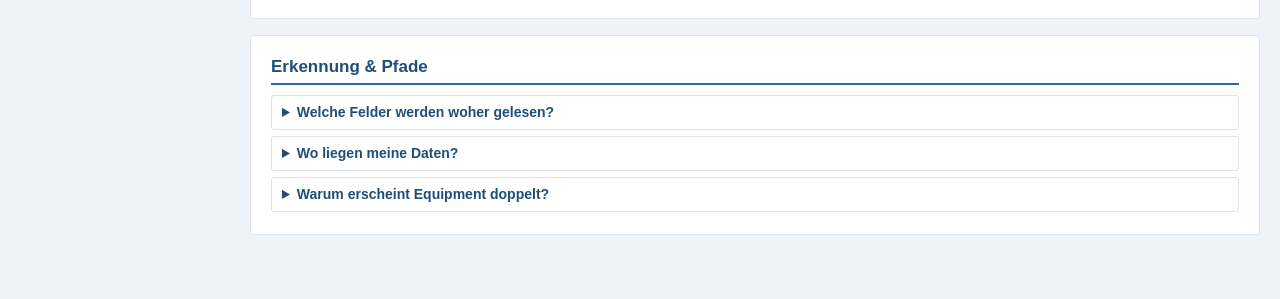
==== commit 6b4f26e7: "P3D PDF Reader 1.0.30: Datenlink (Excel-Liste importieren), Menüband einklappbar - 1.0.30: Excel-Lis" ====
--- a/src/p3d_pdfreader/assets/help/handbuch.html
+++ b/src/p3d_pdfreader/assets/help/handbuch.html
@@ -157,7 +157,7 @@
 
 <section id="ribbon" data-title="Menüband">
 <h2>Menüband</h2>
-<p>Jede Gruppe hat eine dunkelblaue Überschrift. <b>Klick auf einen Knopf</b> zeigt darunter, was er tut. Die Einstellungen (Pfade, Tag-Muster) stehen in der Gruppe „Projekt“. Ist der Projektmodus an, ist sein Symbol grün.</p>
+<p>Jede Gruppe hat eine dunkelblaue Überschrift. <b>Klick auf einen Knopf</b> zeigt darunter, was er tut. Die Einstellungen (Pfade, Tag-Muster) stehen in der Gruppe „Projekt“. Ist der Projektmodus an, ist sein Symbol grün. <b>Klick auf eine Überschrift</b> klappt die Gruppe ein: ihre Überschrift steht dann rechts hinter den sichtbaren Gruppen im Stapel (4 untereinander, linksbündig, danach eine neue Spalte). Klick auf die gestapelte Überschrift klappt die Gruppe wieder auf. Der Zustand bleibt beim nächsten Start erhalten; beim Start stehen die eingeklappten Überschriften in einer Reihe. Standard: nur „Projekt“ aufgeklappt.</p>
 <div class="ribbon" id="rib"></div>
 <div class="detail" id="det"><div class="note">Knopf im Menüband anklicken …</div></div>
 <h3>Leisten über den Bereichen</h3>
@@ -207,11 +207,27 @@
   <thead><tr><th>Wo</th><th>Funktionen</th></tr></thead>
   <tbody>
     <tr><td>Zelle</td><td>Kopieren (<kbd>Strg</kbd>+<kbd>C</kbd>), Zeile kopieren, Zeile mit Überschriften kopieren, Nur „Wert“ in „Spalte“ zeigen, Filter der Spalte zurücksetzen, Alle Filter zurücksetzen, Spalten …, Nach Excel …</td></tr>
-    <tr><td>Spaltenkopf</td><td>Spalte ausblenden, alle Spalten zeigen, Spalte an den Anfang/ans Ende, mehrere markierte Spalten verschieben (<kbd>Strg</kbd>+Klick), Ausrichtung, Ansicht zurücksetzen, Teilreiter aus dieser Spalte erstellen / entfernen</td></tr>
+    <tr><td>Spaltenkopf</td><td>Spalte ausblenden, alle Spalten zeigen, Spalte an den Anfang/ans Ende, mehrere markierte Spalten verschieben (<kbd>Strg</kbd>+Klick), Ausrichtung, Ansicht zurücksetzen, Teilreiter aus dieser Spalte erstellen / entfernen, <b>als Datenlink-Feld setzen / entfernen</b> (Kopf dunkelgrün)</td></tr>
     <tr><td><img src="img/excel.png" alt="" style="width:16px;vertical-align:middle"> Excel-Symbol (Tabellenecke)</td><td>Klick: sichtbare Ansicht als Excel/CSV sichern · Rechtsklick: <b>Spalten …</b> (Reihenfolge, Ein-/Ausblenden, „Standard“ = wie eingelesen)</td></tr>
     <tr><td>Teilreiter-Leiste</td><td>Teilreiter aus (zurück zur Gesamttabelle)</td></tr>
   </tbody>
 </table>
+</section>
+
+<section id="datalink" data-title="Datenlink (Excel-Liste)">
+<h2>Datenlink (Excel-Liste)</h2>
+<p>Eine Excel-Liste – z. B. die <b>Gesamtliste</b> aus P3D InstrumentationList – wird importiert und über zwei Schlüsselspalten mit den Tabellen verknüpft. Die Excel-Datei wird nur gelesen.</p>
+<ol>
+  <li><b>1 Einlesen › Liste importieren › Excel-Liste importieren …</b>: Datei und Blatt wählen (Blatt „Gesamtliste“ wird vorgeschlagen). Kopfzeile = erste Zeile mit mindestens zwei Einträgen.</li>
+  <li><b>Vorschau mit Kachel-Editor:</b> jede Spalte eine Kachel – Haken = Spalte wird übergeben, ziehen = verschieben, Doppelklick = umbenennen. Zellen per Doppelklick bearbeiten. Rechtsklick auf Spaltenkopf oder Kachel: umbenennen, einfügen, löschen, sortieren, ein-/ausblenden.</li>
+  <li><b>Datenlink 1</b> (zu Tabelle 1 – Dateien, z. B. „P&amp;ID No.“) und <b>Datenlink 2</b> (zu Tabelle 2 – Tags, z. B. „Tag“) per Rechtsklick oder Auswahlfeld setzen; der Spaltenkopf wird dunkelgrün. <b>Übernehmen und verlinken</b> speichert die Tabelle (<code>config\data_link.json</code>).</li>
+  <li>Im Tool je Tabelle das <b>Datenlink-Feld</b> setzen: Rechtsklick auf den Spaltenkopf (z. B. „Zeichnungsnr.“ bzw. „Tag“) › <i>als Datenlink-Feld setzen</i>. Der Kopf wird <b>dunkelgrün</b>. Entfernen ebenso per Rechtsklick.</li>
+</ol>
+<ul>
+  <li><b>Dateien</b> bekommt die Spalte „Datenlink-Treffer“ (Zeilen der Liste zu dieser Zeichnung).</li>
+  <li><b>Tags</b> bekommt „Datenlink-Treffer“ und alle übergebenen Spalten der Liste (gleichnamige mit „ (Liste)“). 0 Treffer = Tag fehlt in der Liste.</li>
+  <li><b>Abgleich:</b> ohne Groß-/Kleinschreibung und Leerzeichen; ohne exakten Treffer zählt die Endung ab einem Bindestrich – „301-30-149-<b>TI-300</b>“ passt zum Tag „TI-300“. Sind beide Datenlinks aktiv, zählen für einen Tag nur Listenzeilen derselben Zeichnung. Mehrere Treffer: verschiedene Werte mit „ | “ verbunden.</li>
+</ul>
 </section>
 
 <section id="review" data-title="Review / Redline">
@@ -292,7 +308,8 @@
  ["1  Einlesen", [
   ["scan","Quellordner\nscannen","Liest alle PDFs der Quellordner (inkl. Unterordner) ein. Taste F5."],
   ["folder","Ordner\nöffnen …","Einen beliebigen Ordner mit PDF-Plots einlesen."],
-  ["files","Dateien\nöffnen …","Einzelne PDF-Dateien wählen und einlesen."]]],
+  ["files","Dateien\nöffnen …","Einzelne PDF-Dateien wählen und einlesen."],
+  ["data_link","Liste\nimportieren","Datenlink: Excel-Liste (z. B. Instrumenten-Gesamtliste) importieren, im Kachel-Editor bearbeiten, Datenlink 1 und 2 setzen; Importtabelle bearbeiten, Datenlinks anzeigen, entfernen. Siehe Kapitel „Datenlink“."]]],
  ["2  Ansicht", [
   ["sheet_tags","PID-Tags","Wechselt zum Blatt „PID-Tags“."],
   ["sheet_all","Alle Tags","Öffnet das Blatt mit den Tags aller PDFs."],
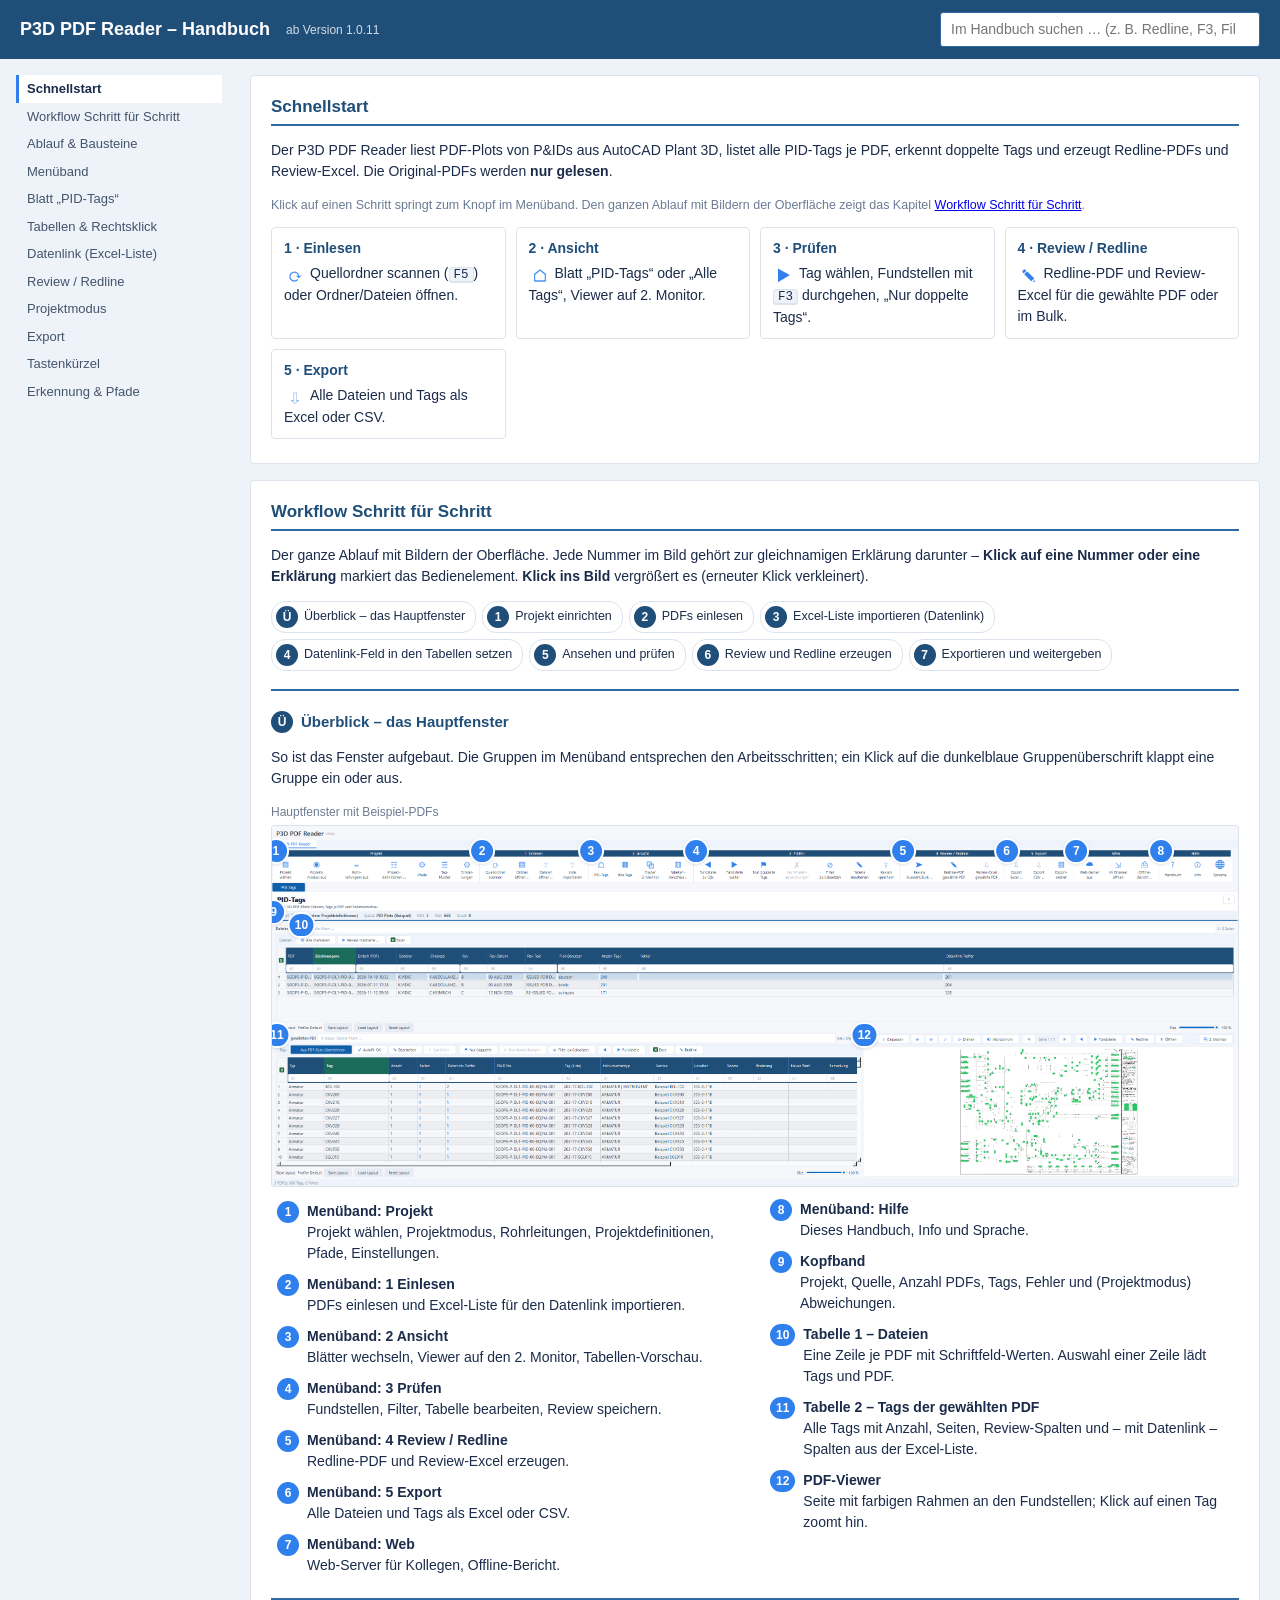
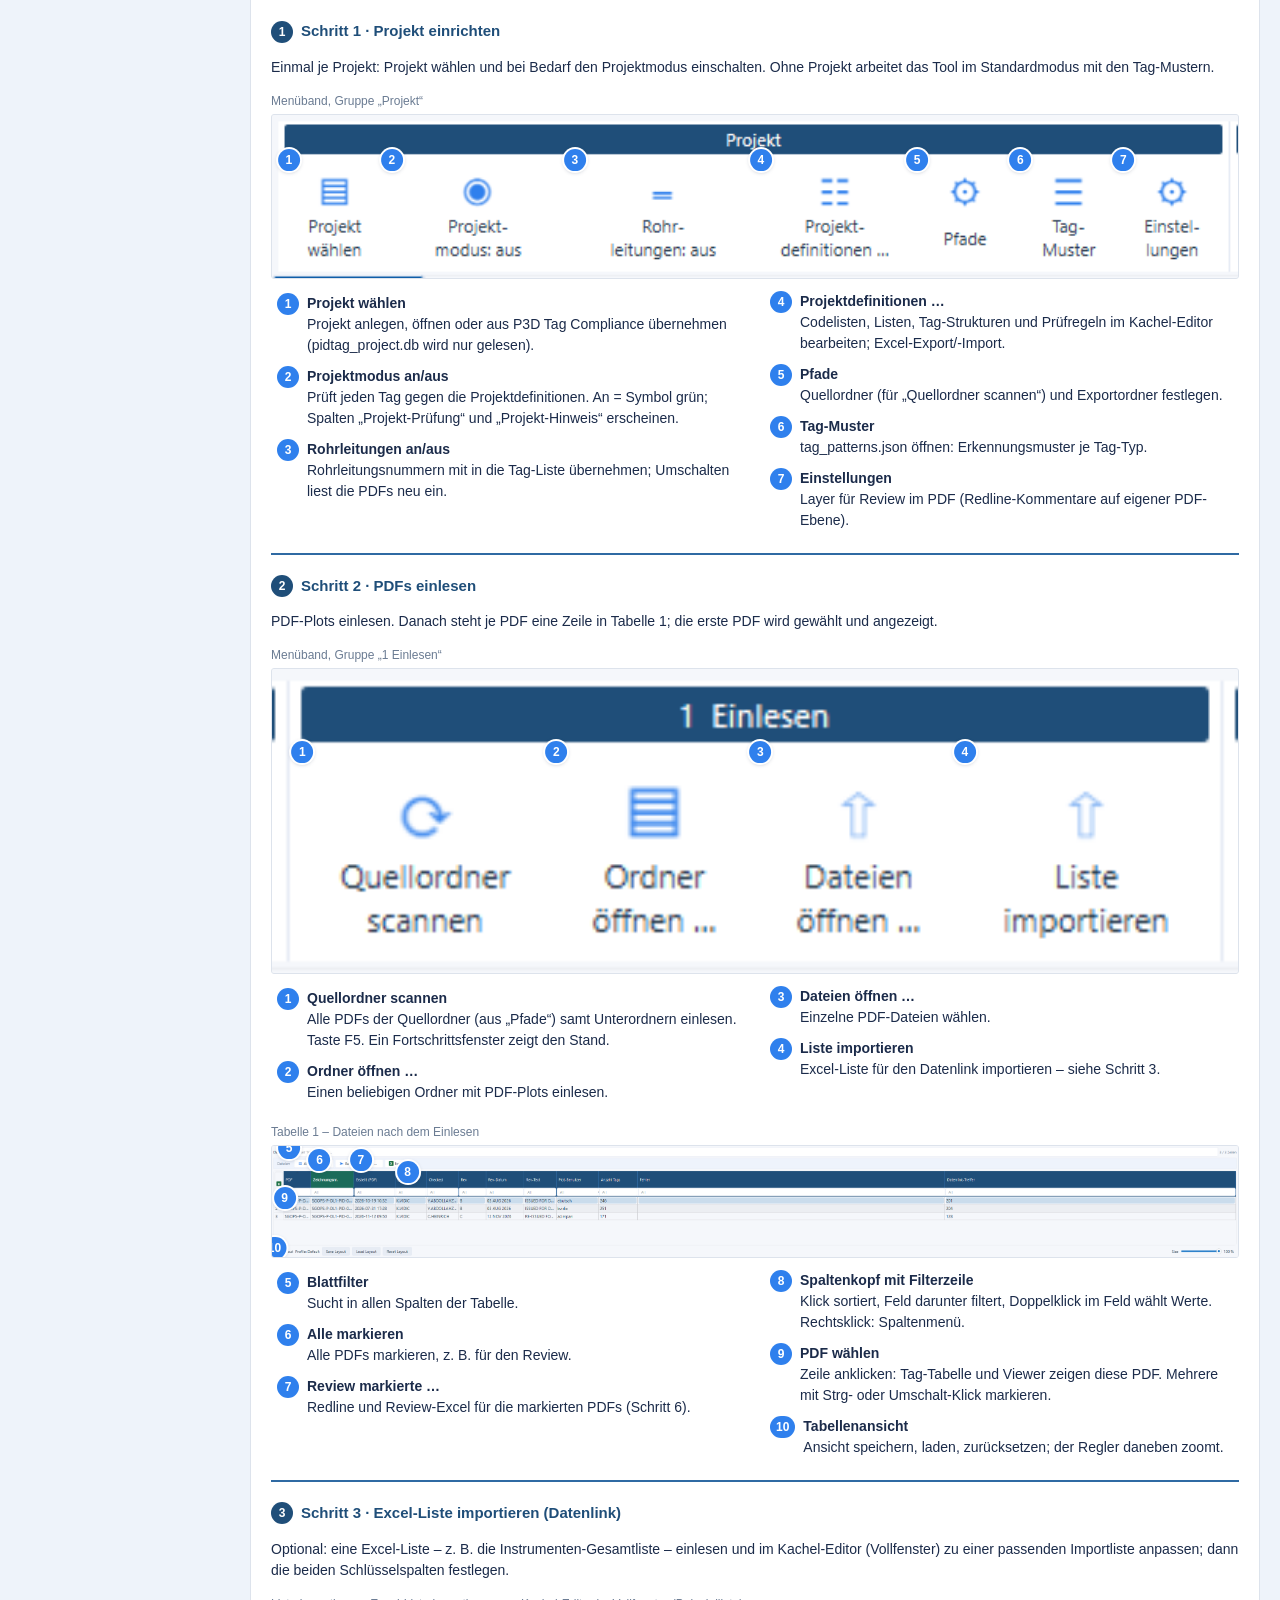
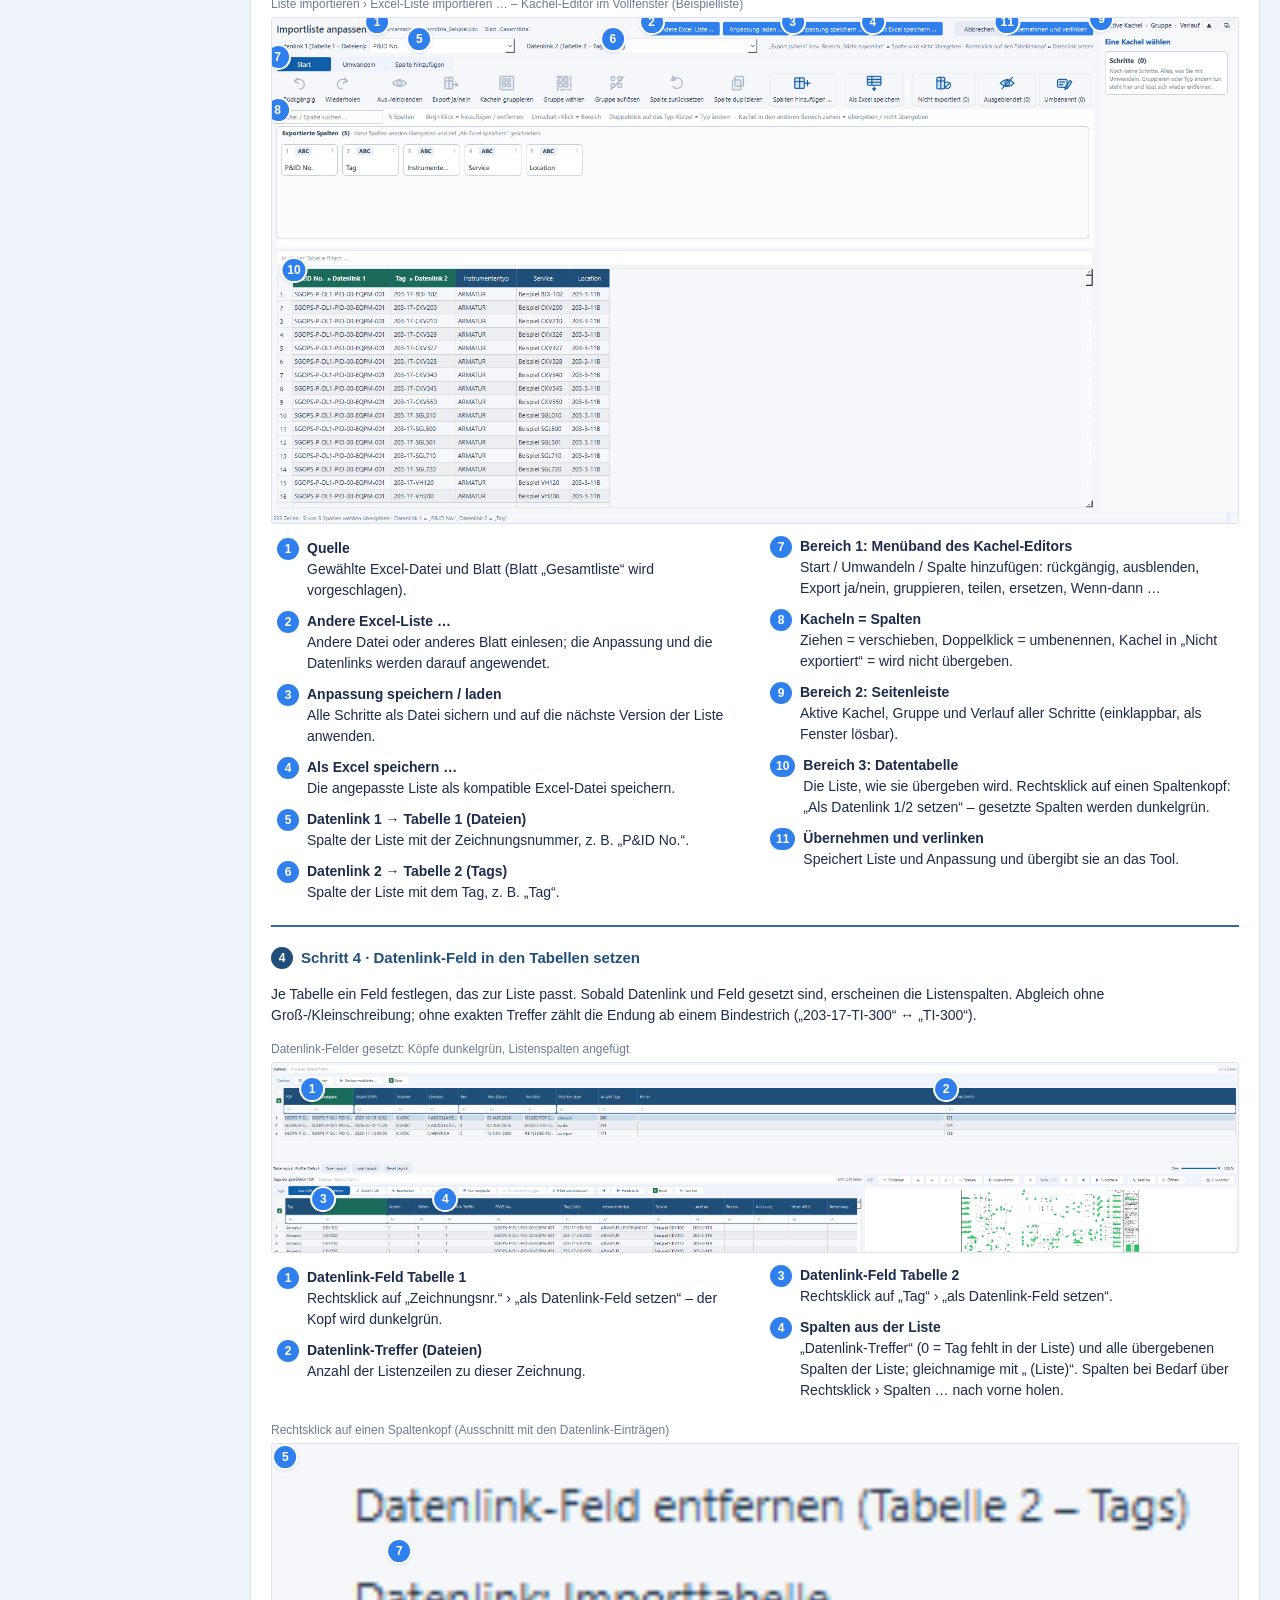
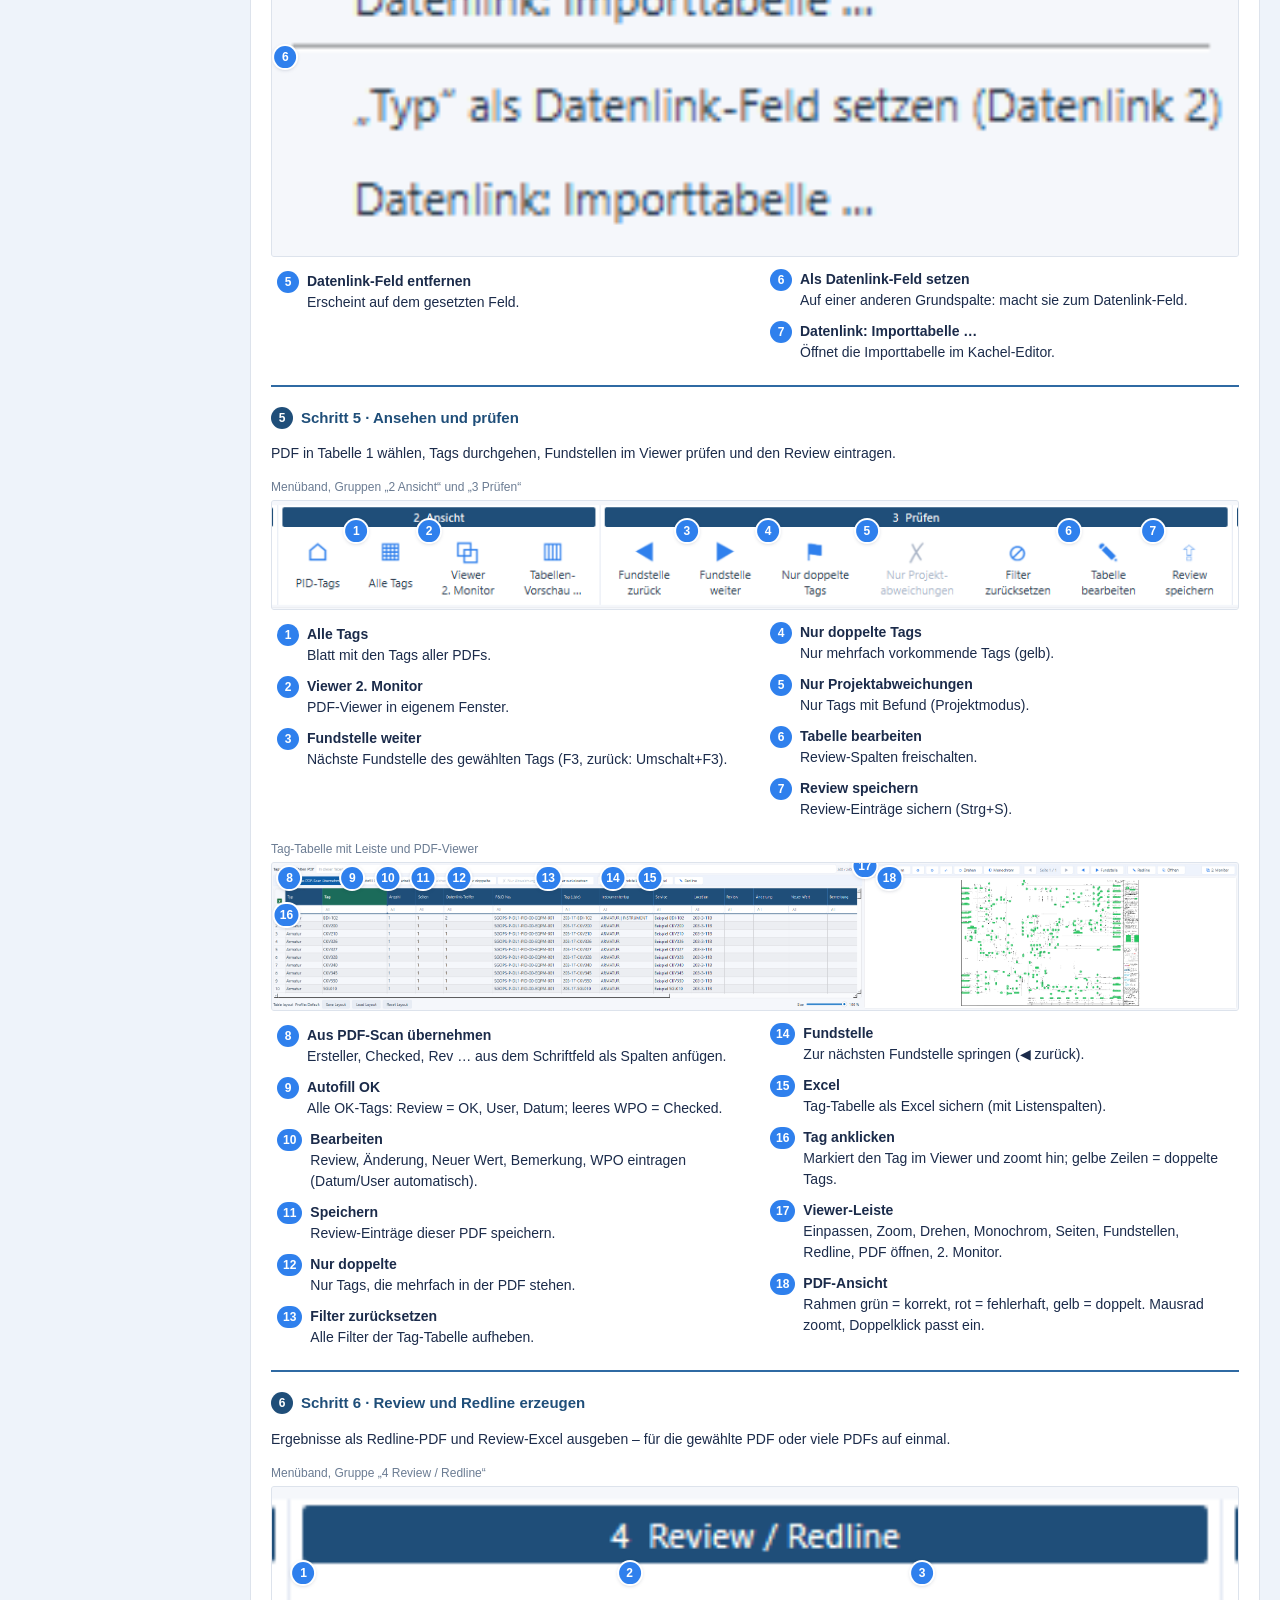
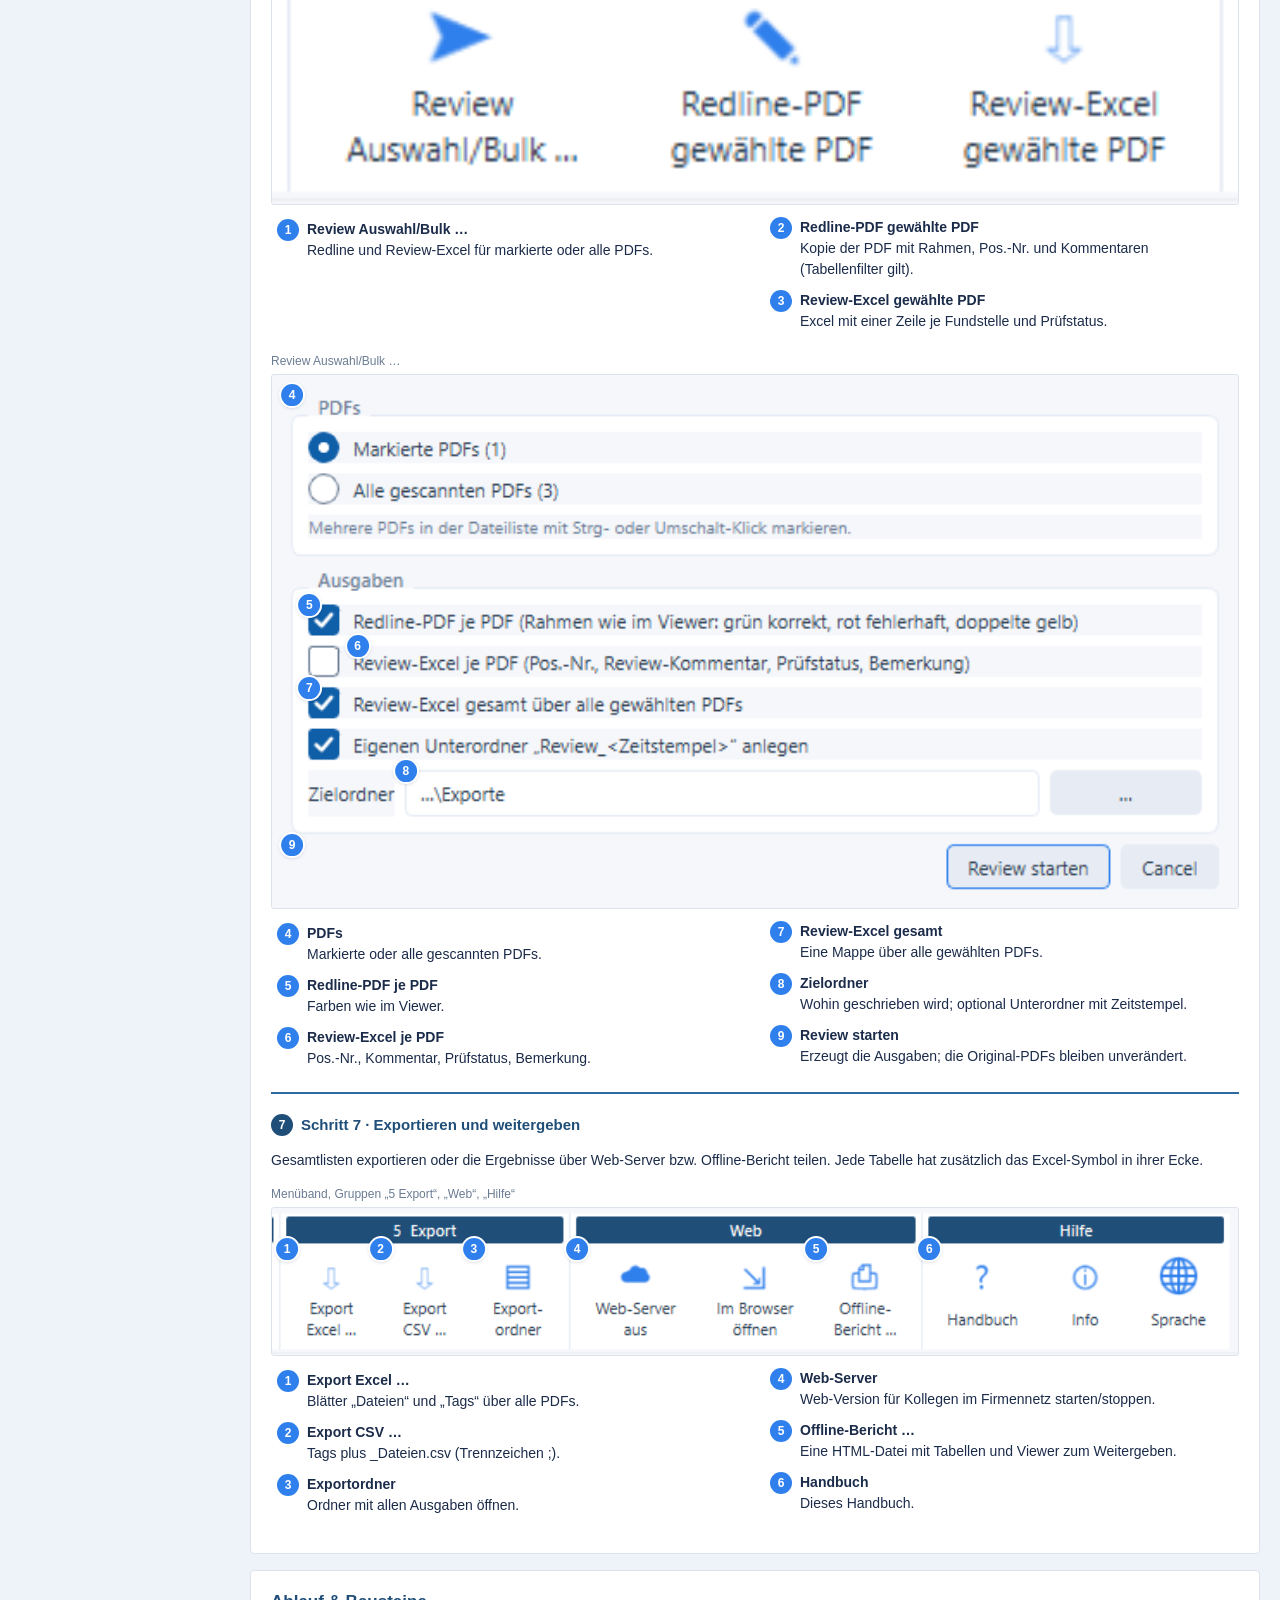
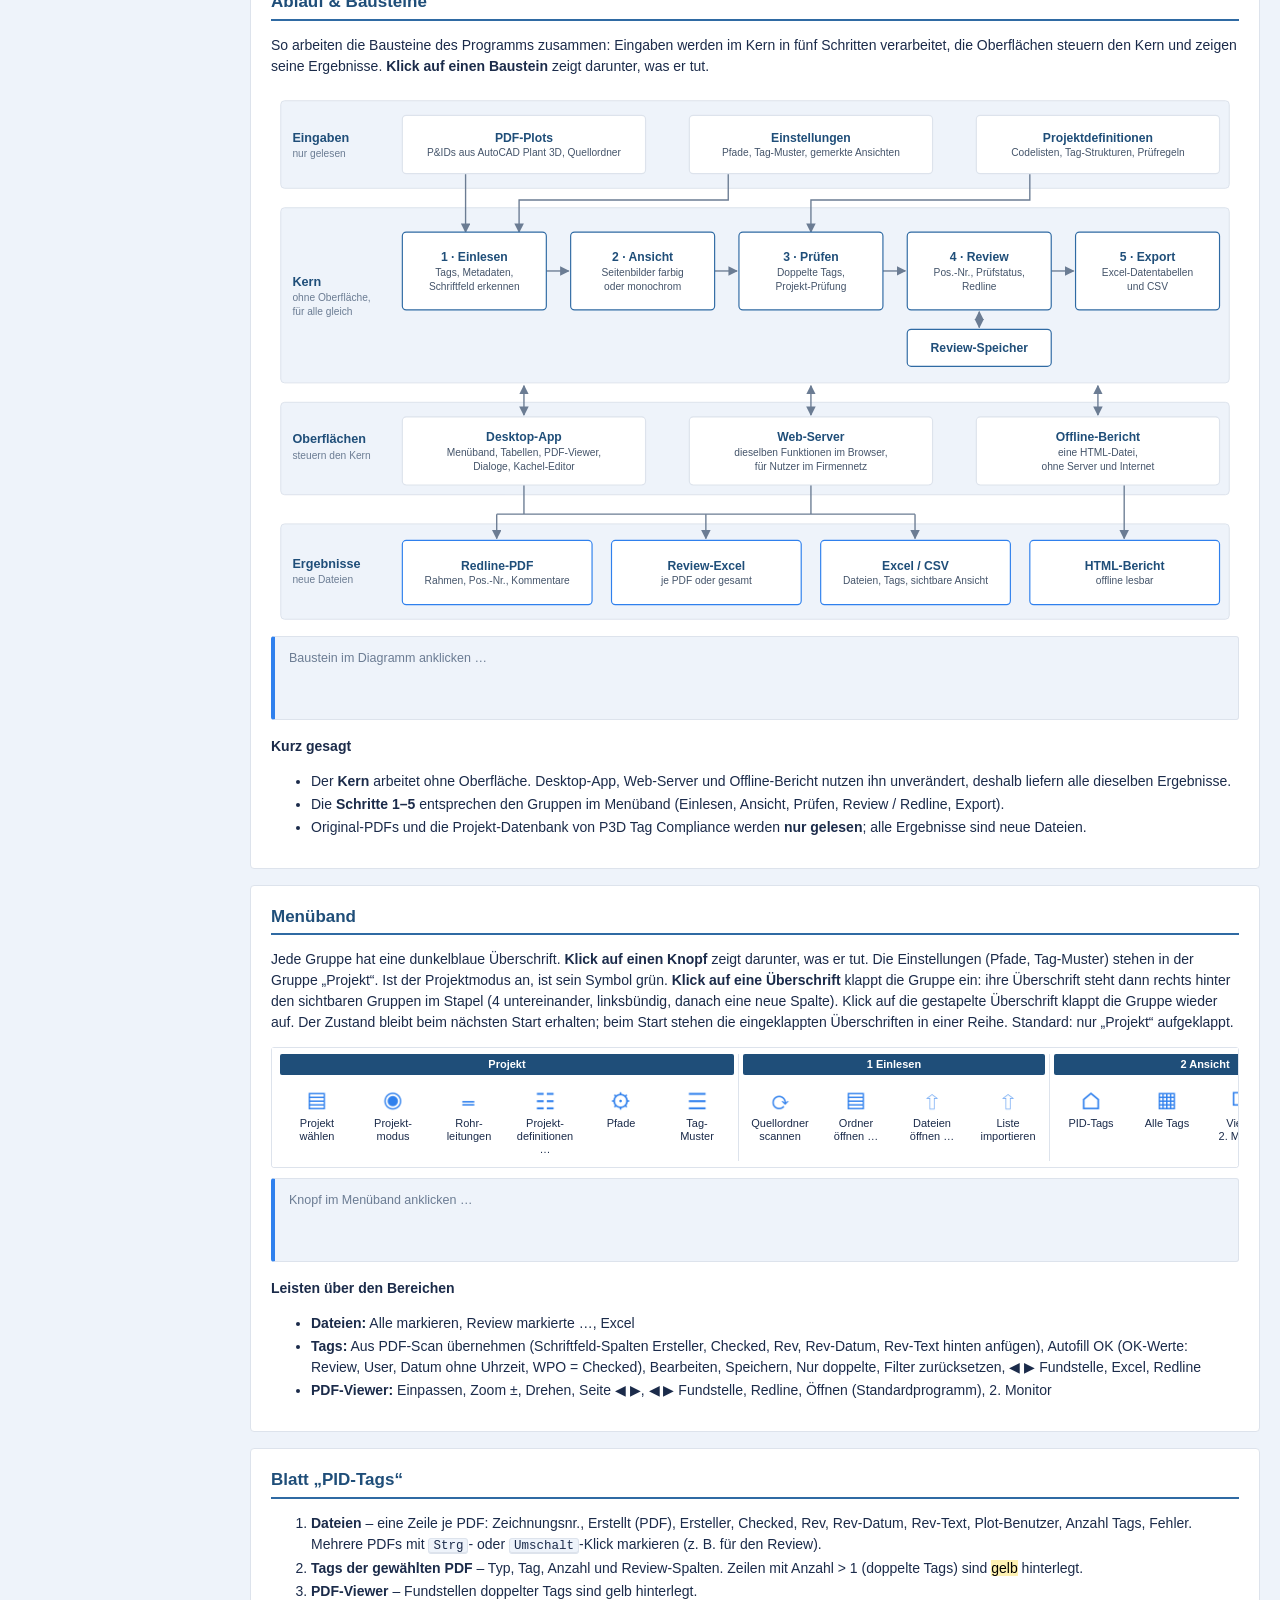
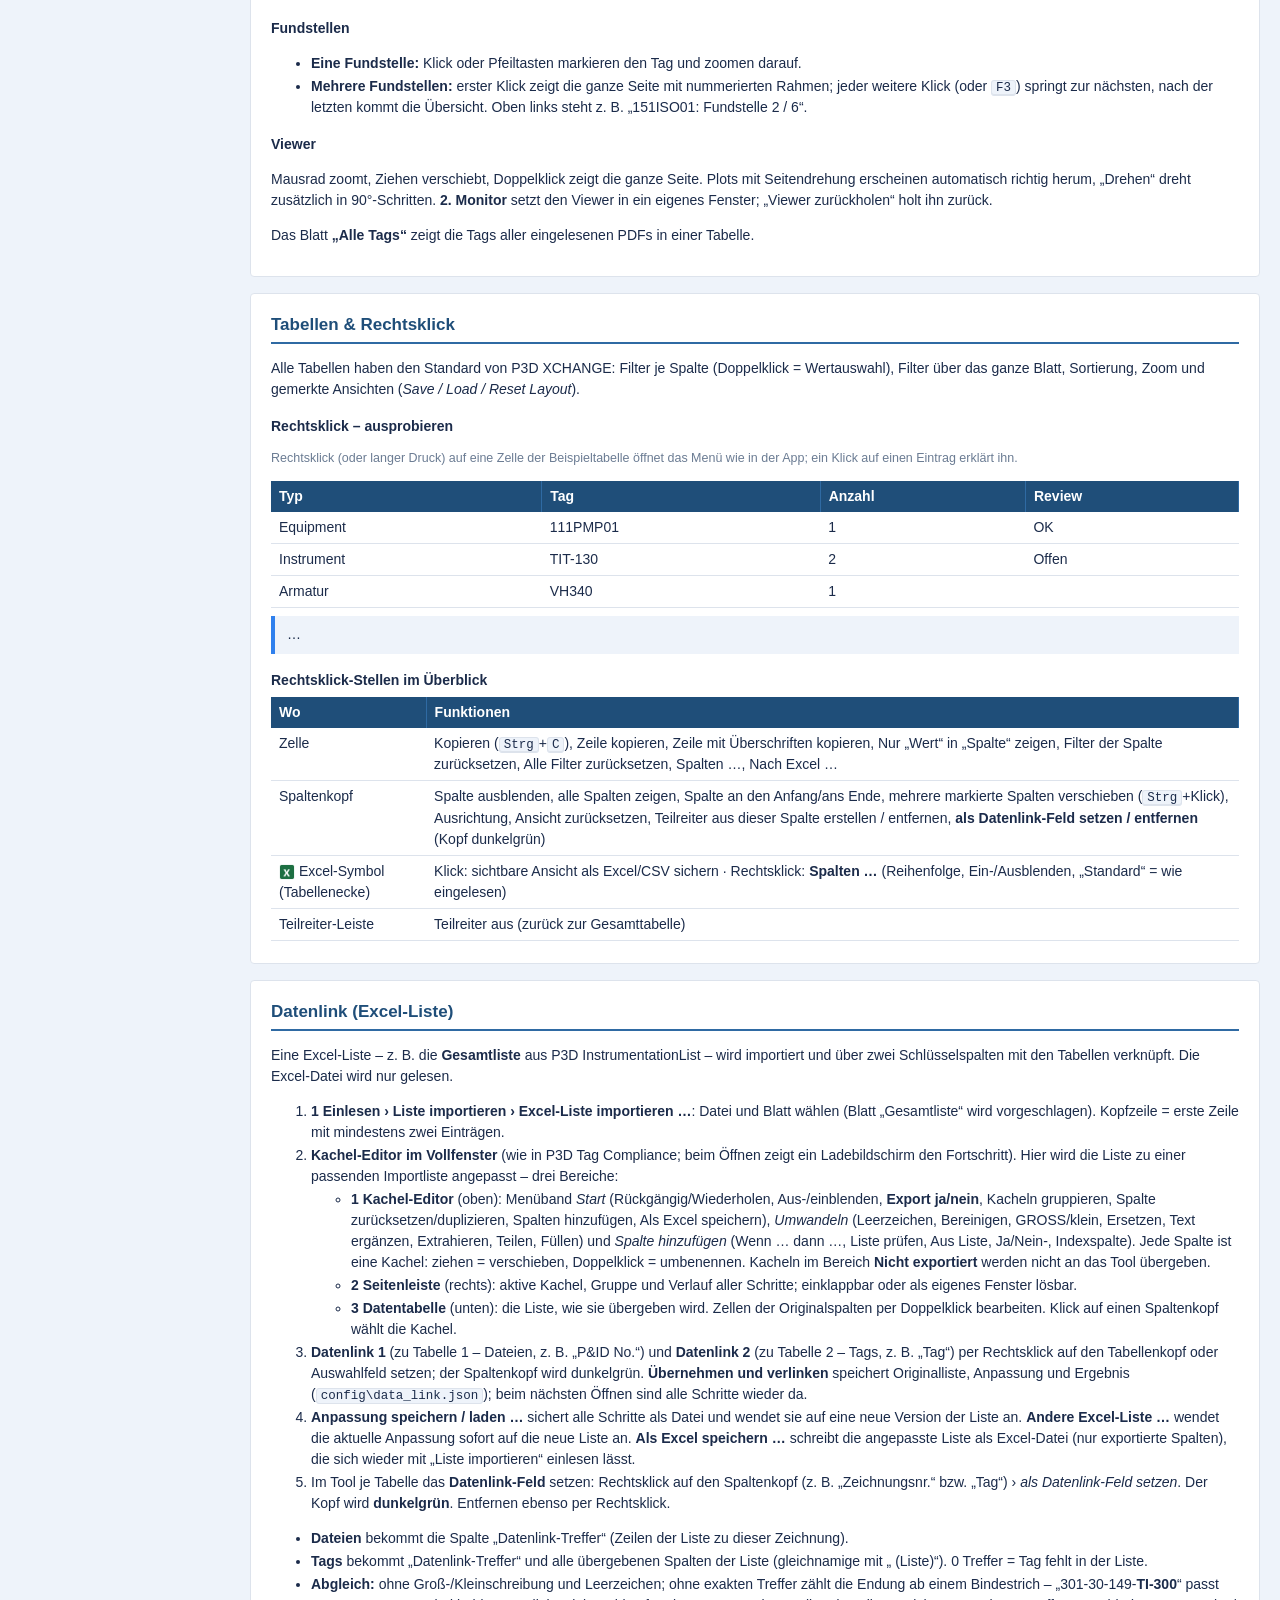
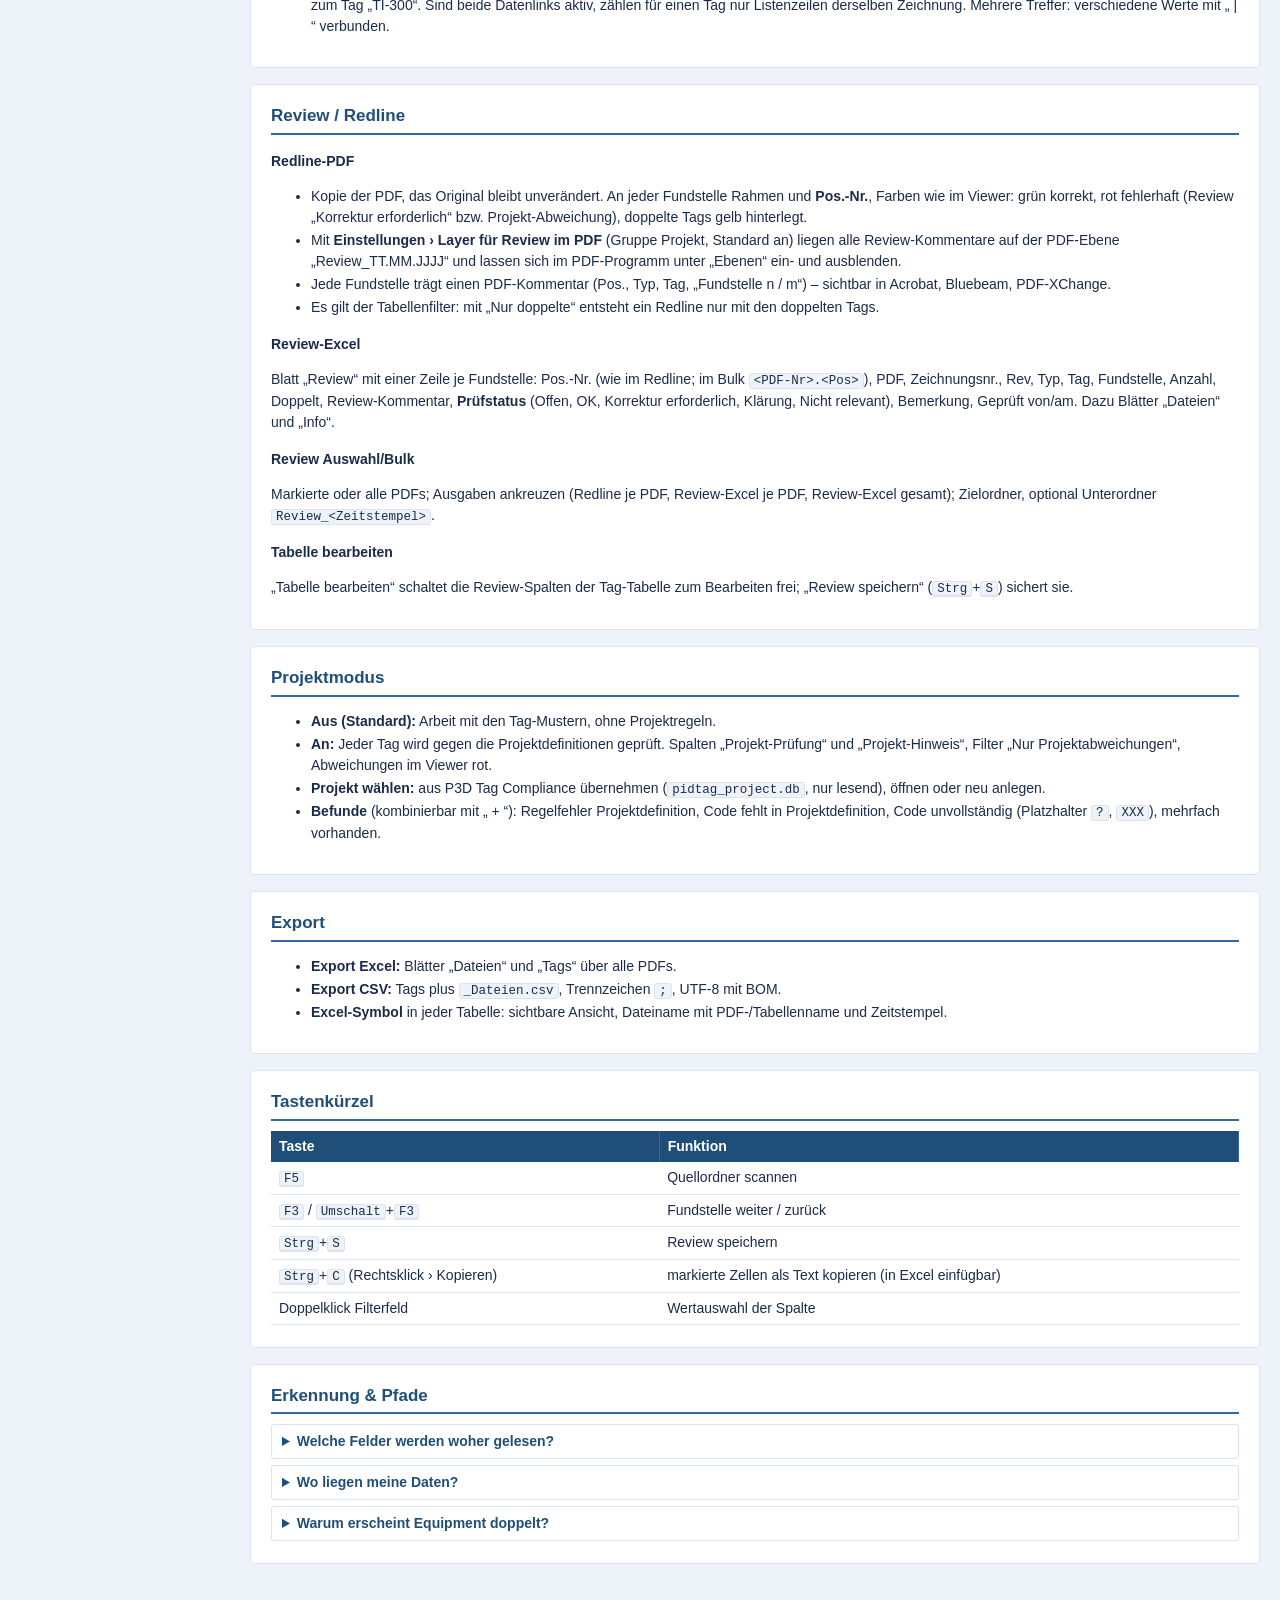
==== commit 984865cb: "P3D PDF Reader 1.0.33: Kachel-Editor aus Tag Compliance als Vollfenster, deutsch - column_editor (Ta" ====
--- a/src/p3d_pdfreader/assets/help/handbuch.html
+++ b/src/p3d_pdfreader/assets/help/handbuch.html
@@ -84,7 +84,31 @@
 .wf .ln.dash{stroke-dasharray:4 3}
 .wf .ah{fill:var(--subtle)}
 .wf .lb{fill:var(--subtle);font-size:10px}
+/* Workflow Schritt fuer Schritt: Bildschirmfotos mit Nummern (Daten aus workflow.js) */
+.wfnav{display:flex;flex-wrap:wrap;gap:6px;margin:8px 0 4px}
+.wfnav a{display:flex;align-items:center;gap:6px;padding:4px 10px 4px 4px;border:1px solid var(--border);border-radius:14px;background:var(--card);color:var(--txt);text-decoration:none;font-size:12.5px}
+.wfnav a:hover{border-color:var(--accent)}
+.snum{display:inline-flex;align-items:center;justify-content:center;min-width:22px;height:22px;padding:0 6px;border-radius:11px;background:var(--head);color:#fff;font-weight:600;font-size:12px}
+.wfstep{border-top:2px solid var(--headline);margin-top:18px;padding-top:4px}
+.wfstep h3{display:flex;align-items:center;gap:8px;font-size:15px;color:var(--head)}
+.wffig{margin:10px 0 16px}
+.wffig .cap{font-size:12px;color:var(--subtle);margin:2px 0 4px}
+.shotbox{overflow:auto;border:1px solid var(--border);border-radius:3px;background:var(--band);max-height:78vh}
+.shotwrap{position:relative;width:100%;line-height:0}
+.shotwrap.big{width:var(--bigw)}
+.shotwrap img{width:100%;height:auto;display:block;cursor:zoom-in}
+.shotwrap.big img{cursor:zoom-out}
+.pin{position:absolute;transform:translate(-45%,-45%);min-width:22px;height:22px;padding:0 5px;border-radius:11px;background:var(--accent);color:#fff;font:600 12px/22px "Segoe UI",Arial,sans-serif;text-align:center;cursor:pointer;box-shadow:0 0 0 2px #fff,0 1px 4px rgba(27,43,74,.35);z-index:2;user-select:none}
+.pin.on,.pin:hover{background:var(--head)}
+.frame{position:absolute;border:2px solid var(--accent);border-radius:3px;pointer-events:none;opacity:0;transition:opacity .15s;z-index:1}
+.frame.on{opacity:1;box-shadow:0 0 0 3px rgba(47,128,237,.25)}
+ol.pins{list-style:none;padding:0;margin:8px 0 0;columns:2 360px;column-gap:18px}
+ol.pins li{display:flex;gap:8px;align-items:flex-start;break-inside:avoid;padding:4px 6px;border-radius:3px;cursor:pointer}
+ol.pins li:hover,ol.pins li.on{background:var(--band)}
+ol.pins li .snum{background:var(--accent);flex:none}
+ol.pins li b{display:block}
 @media (max-width:860px){nav{display:none}main{padding:12px}}
+@media print{.shotbox{max-height:none;overflow:visible}.shotwrap.big{width:100%}}
 @media print{header,nav,.cmenu{display:none}section{break-inside:avoid;border:none}body{background:#fff}}
 </style>
 </head>
@@ -101,7 +125,7 @@
 <section id="start" data-title="Schnellstart">
 <h2>Schnellstart</h2>
 <p>Der P3D PDF Reader liest PDF-Plots von P&amp;IDs aus AutoCAD Plant 3D, listet alle PID-Tags je PDF, erkennt doppelte Tags und erzeugt Redline-PDFs und Review-Excel. Die Original-PDFs werden <b>nur gelesen</b>.</p>
-<p class="note">Klick auf einen Schritt springt zum Knopf im Menüband.</p>
+<p class="note">Klick auf einen Schritt springt zum Knopf im Menüband. Den ganzen Ablauf mit Bildern der Oberfläche zeigt das Kapitel <a href="#workflow">Workflow Schritt für Schritt</a>.</p>
 <div class="steps">
   <div class="step" data-go="scan"><b>1 · Einlesen</b><img src="img/scan.png" alt="">Quellordner scannen (<kbd>F5</kbd>) oder Ordner/Dateien öffnen.</div>
   <div class="step" data-go="sheet_tags"><b>2 · Ansicht</b><img src="img/sheet_tags.png" alt="">Blatt „PID-Tags“ oder „Alle Tags“, Viewer auf 2. Monitor.</div>
@@ -109,6 +133,13 @@
   <div class="step" data-go="redline"><b>4 · Review / Redline</b><img src="img/redline.png" alt="">Redline-PDF und Review-Excel für die gewählte PDF oder im Bulk.</div>
   <div class="step" data-go="xlsx"><b>5 · Export</b><img src="img/xlsx.png" alt="">Alle Dateien und Tags als Excel oder CSV.</div>
 </div>
+</section>
+
+<section id="workflow" data-title="Workflow Schritt für Schritt">
+<h2>Workflow Schritt für Schritt</h2>
+<p>Der ganze Ablauf mit Bildern der Oberfläche. Jede Nummer im Bild gehört zur gleichnamigen Erklärung darunter – <b>Klick auf eine Nummer oder eine Erklärung</b> markiert das Bedienelement. <b>Klick ins Bild</b> vergrößert es (erneuter Klick verkleinert).</p>
+<div class="wfnav" id="wfnav"></div>
+<div id="wfsteps"><p class="note">Bilder fehlen – <code>tools\make_help_workflow.py</code> ausführen.</p></div>
 </section>
 
 <section id="flow" data-title="Ablauf &amp; Bausteine">
@@ -219,8 +250,14 @@
 <p>Eine Excel-Liste – z. B. die <b>Gesamtliste</b> aus P3D InstrumentationList – wird importiert und über zwei Schlüsselspalten mit den Tabellen verknüpft. Die Excel-Datei wird nur gelesen.</p>
 <ol>
   <li><b>1 Einlesen › Liste importieren › Excel-Liste importieren …</b>: Datei und Blatt wählen (Blatt „Gesamtliste“ wird vorgeschlagen). Kopfzeile = erste Zeile mit mindestens zwei Einträgen.</li>
-  <li><b>Vorschau mit Kachel-Editor:</b> jede Spalte eine Kachel – Haken = Spalte wird übergeben, ziehen = verschieben, Doppelklick = umbenennen. Zellen per Doppelklick bearbeiten. Rechtsklick auf Spaltenkopf oder Kachel: umbenennen, einfügen, löschen, sortieren, ein-/ausblenden.</li>
-  <li><b>Datenlink 1</b> (zu Tabelle 1 – Dateien, z. B. „P&amp;ID No.“) und <b>Datenlink 2</b> (zu Tabelle 2 – Tags, z. B. „Tag“) per Rechtsklick oder Auswahlfeld setzen; der Spaltenkopf wird dunkelgrün. <b>Übernehmen und verlinken</b> speichert die Tabelle (<code>config\data_link.json</code>).</li>
+  <li><b>Kachel-Editor im Vollfenster</b> (wie in P3D Tag Compliance; beim Öffnen zeigt ein Ladebildschirm den Fortschritt). Hier wird die Liste zu einer passenden Importliste angepasst – drei Bereiche:
+    <ul>
+      <li><b>1 Kachel-Editor</b> (oben): Menüband <i>Start</i> (Rückgängig/Wiederholen, Aus-/einblenden, <b>Export ja/nein</b>, Kacheln gruppieren, Spalte zurücksetzen/duplizieren, Spalten hinzufügen, Als Excel speichern), <i>Umwandeln</i> (Leerzeichen, Bereinigen, GROSS/klein, Ersetzen, Text ergänzen, Extrahieren, Teilen, Füllen) und <i>Spalte hinzufügen</i> (Wenn … dann …, Liste prüfen, Aus Liste, Ja/Nein-, Indexspalte). Jede Spalte ist eine Kachel: ziehen = verschieben, Doppelklick = umbenennen. Kacheln im Bereich <b>Nicht exportiert</b> werden nicht an das Tool übergeben.</li>
+      <li><b>2 Seitenleiste</b> (rechts): aktive Kachel, Gruppe und Verlauf aller Schritte; einklappbar oder als eigenes Fenster lösbar.</li>
+      <li><b>3 Datentabelle</b> (unten): die Liste, wie sie übergeben wird. Zellen der Originalspalten per Doppelklick bearbeiten. Klick auf einen Spaltenkopf wählt die Kachel.</li>
+    </ul></li>
+  <li><b>Datenlink 1</b> (zu Tabelle 1 – Dateien, z. B. „P&amp;ID No.“) und <b>Datenlink 2</b> (zu Tabelle 2 – Tags, z. B. „Tag“) per Rechtsklick auf den Tabellenkopf oder Auswahlfeld setzen; der Spaltenkopf wird dunkelgrün. <b>Übernehmen und verlinken</b> speichert Originalliste, Anpassung und Ergebnis (<code>config\data_link.json</code>); beim nächsten Öffnen sind alle Schritte wieder da.</li>
+  <li><b>Anpassung speichern / laden …</b> sichert alle Schritte als Datei und wendet sie auf eine neue Version der Liste an. <b>Andere Excel-Liste …</b> wendet die aktuelle Anpassung sofort auf die neue Liste an. <b>Als Excel speichern …</b> schreibt die angepasste Liste als Excel-Datei (nur exportierte Spalten), die sich wieder mit „Liste importieren“ einlesen lässt.</li>
   <li>Im Tool je Tabelle das <b>Datenlink-Feld</b> setzen: Rechtsklick auf den Spaltenkopf (z. B. „Zeichnungsnr.“ bzw. „Tag“) › <i>als Datenlink-Feld setzen</i>. Der Kopf wird <b>dunkelgrün</b>. Entfernen ebenso per Rechtsklick.</li>
 </ol>
 <ul>
@@ -296,7 +333,70 @@
 </section>
 </main>
 </div>
+<script src="workflow.js"></script>
 <script>
+/* Workflow Schritt fuer Schritt: aus WF (workflow.js, erzeugt von tools/make_help_workflow.py) */
+(function () {
+  if (typeof WF === "undefined") return;
+  const nav = document.getElementById("wfnav"), host = document.getElementById("wfsteps");
+  const esc = t => String(t).replace(/&/g, "&amp;").replace(/</g, "&lt;").replace(/>/g, "&gt;");
+  host.innerHTML = "";
+  let stepNo = 0;
+  for (const st of WF) {
+    const label = st.id === "overview" ? "Ü" : String(++stepNo);
+    const a = document.createElement("a");
+    a.href = "#wf-" + st.id;
+    a.innerHTML = `<span class="snum">${label}</span>${esc(st.title)}`;
+    nav.appendChild(a);
+    const box = document.createElement("div");
+    box.className = "wfstep"; box.id = "wf-" + st.id;
+    box.innerHTML = `<h3><span class="snum">${label}</span>${st.id === "overview" ? "" : "Schritt " + label + " · "}${esc(st.title)}</h3><p>${esc(st.intro)}</p>`;
+    let n = 0;
+    for (const f of st.figs) {
+      const fig = document.createElement("div"); fig.className = "wffig";
+      const bigw = Math.max(100, Math.round(100 * f.w / 1100));
+      let pins = "", frames = "", items = "";
+      for (const m of f.marks) {
+        n++;
+        const [x, y, w, h] = m.rect, [px, py] = m.pin || m.rect;
+        pins += `<span class="pin" data-n="${n}" style="left:${px}%;top:${py}%">${n}</span>`;
+        frames += `<div class="frame" data-n="${n}" style="left:${x}%;top:${y}%;width:${w}%;height:${h}%"></div>`;
+        items += `<li data-n="${n}"><span class="snum">${n}</span><span><b>${esc(m.title)}</b>${esc(m.text)}</span></li>`;
+      }
+      fig.innerHTML = (f.caption ? `<div class="cap">${esc(f.caption)}</div>` : "") +
+        `<div class="shotbox"><div class="shotwrap" style="--bigw:${bigw}%"><img src="${f.img}" alt="${esc(f.caption || st.title)}" width="${f.w}" height="${f.h}" loading="lazy">${frames}${pins}</div></div>` +
+        `<ol class="pins">${items}</ol>`;
+      box.appendChild(fig);
+    }
+    host.appendChild(box);
+  }
+  function select(step, n) {
+    step.querySelectorAll(".on").forEach(e => e.classList.remove("on"));
+    step.querySelectorAll(`[data-n="${n}"]`).forEach(e => e.classList.add("on"));
+  }
+  host.addEventListener("click", e => {
+    const step = e.target.closest(".wfstep"); if (!step) return;
+    const hit = e.target.closest(".pin, ol.pins li");
+    if (hit) {
+      select(step, hit.dataset.n);
+      const pin = step.querySelector(`.pin[data-n="${hit.dataset.n}"]`), li = step.querySelector(`ol.pins li[data-n="${hit.dataset.n}"]`);
+      (hit.classList.contains("pin") ? li : pin).scrollIntoView({behavior: "smooth", block: "nearest", inline: "center"});
+      return;
+    }
+    if (e.target.tagName === "IMG") e.target.parentElement.classList.toggle("big");
+  });
+  host.addEventListener("mouseover", e => {
+    const hit = e.target.closest(".pin, ol.pins li"), step = e.target.closest(".wfstep");
+    if (hit && step) step.querySelectorAll(`.frame[data-n="${hit.dataset.n}"]`).forEach(f => f.classList.add("on"));
+  });
+  host.addEventListener("mouseout", e => {
+    const hit = e.target.closest(".pin, ol.pins li"), step = e.target.closest(".wfstep");
+    if (hit && step) step.querySelectorAll(`.frame[data-n="${hit.dataset.n}"]:not(.keep)`).forEach(f => {
+      if (!step.querySelector(`li.on[data-n="${hit.dataset.n}"]`)) f.classList.remove("on");
+    });
+  });
+})();
+
 const R = [
  ["Projekt", [
   ["project_pick","Projekt\nwählen","Projekt anlegen, öffnen oder aus P3D Tag Compliance übernehmen (pidtag_project.db wird nur gelesen)."],
@@ -309,7 +409,7 @@
   ["scan","Quellordner\nscannen","Liest alle PDFs der Quellordner (inkl. Unterordner) ein. Taste F5."],
   ["folder","Ordner\nöffnen …","Einen beliebigen Ordner mit PDF-Plots einlesen."],
   ["files","Dateien\nöffnen …","Einzelne PDF-Dateien wählen und einlesen."],
-  ["data_link","Liste\nimportieren","Datenlink: Excel-Liste (z. B. Instrumenten-Gesamtliste) importieren, im Kachel-Editor bearbeiten, Datenlink 1 und 2 setzen; Importtabelle bearbeiten, Datenlinks anzeigen, entfernen. Siehe Kapitel „Datenlink“."]]],
+  ["data_link","Liste\nimportieren","Datenlink: Excel-Liste (z. B. Instrumenten-Gesamtliste) importieren, im Kachel-Editor (Vollfenster) anpassen, Datenlink 1 und 2 setzen; Importtabelle bearbeiten, Datenlinks anzeigen, entfernen. Siehe Kapitel „Datenlink“."]]],
  ["2  Ansicht", [
   ["sheet_tags","PID-Tags","Wechselt zum Blatt „PID-Tags“."],
   ["sheet_all","Alle Tags","Öffnet das Blatt mit den Tags aller PDFs."],
@@ -464,7 +564,7 @@
   if (en.isIntersecting) links.forEach(a => a.classList.toggle("on", a.dataset.id === en.target.id));
 }), {rootMargin: "-60px 0px -70% 0px"});
 sections.forEach(s => io.observe(s));
-const originals = new Map(), LIVE = new Set(["start", "flow", "ribbon", "tables"]);   // interaktiv: nicht umschreiben
+const originals = new Map(), LIVE = new Set(["start", "workflow", "flow", "ribbon", "tables"]);   // interaktiv: nicht umschreiben
 function unmark(s) { if (originals.has(s)) s.innerHTML = originals.get(s); }
 document.getElementById("q").addEventListener("input", e => {
   const q = e.target.value.trim().toLowerCase(); let shown = 0;
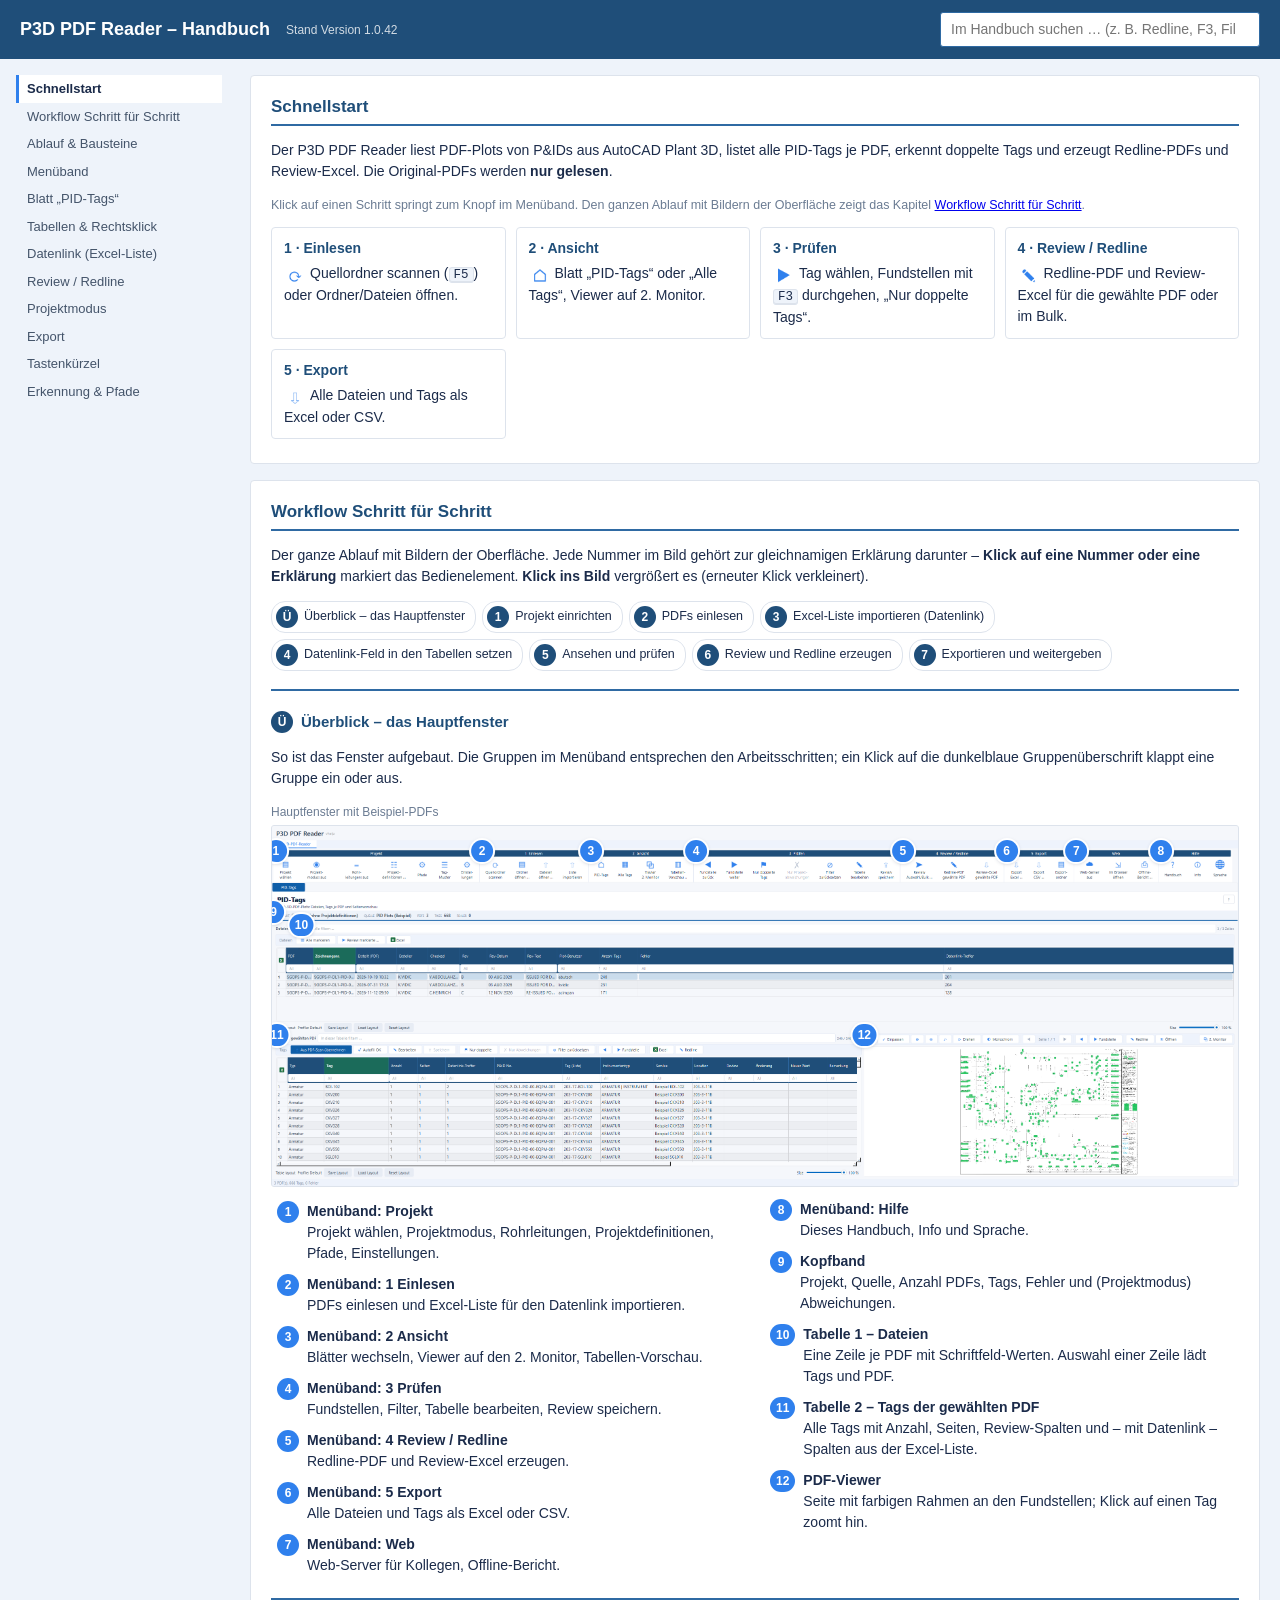
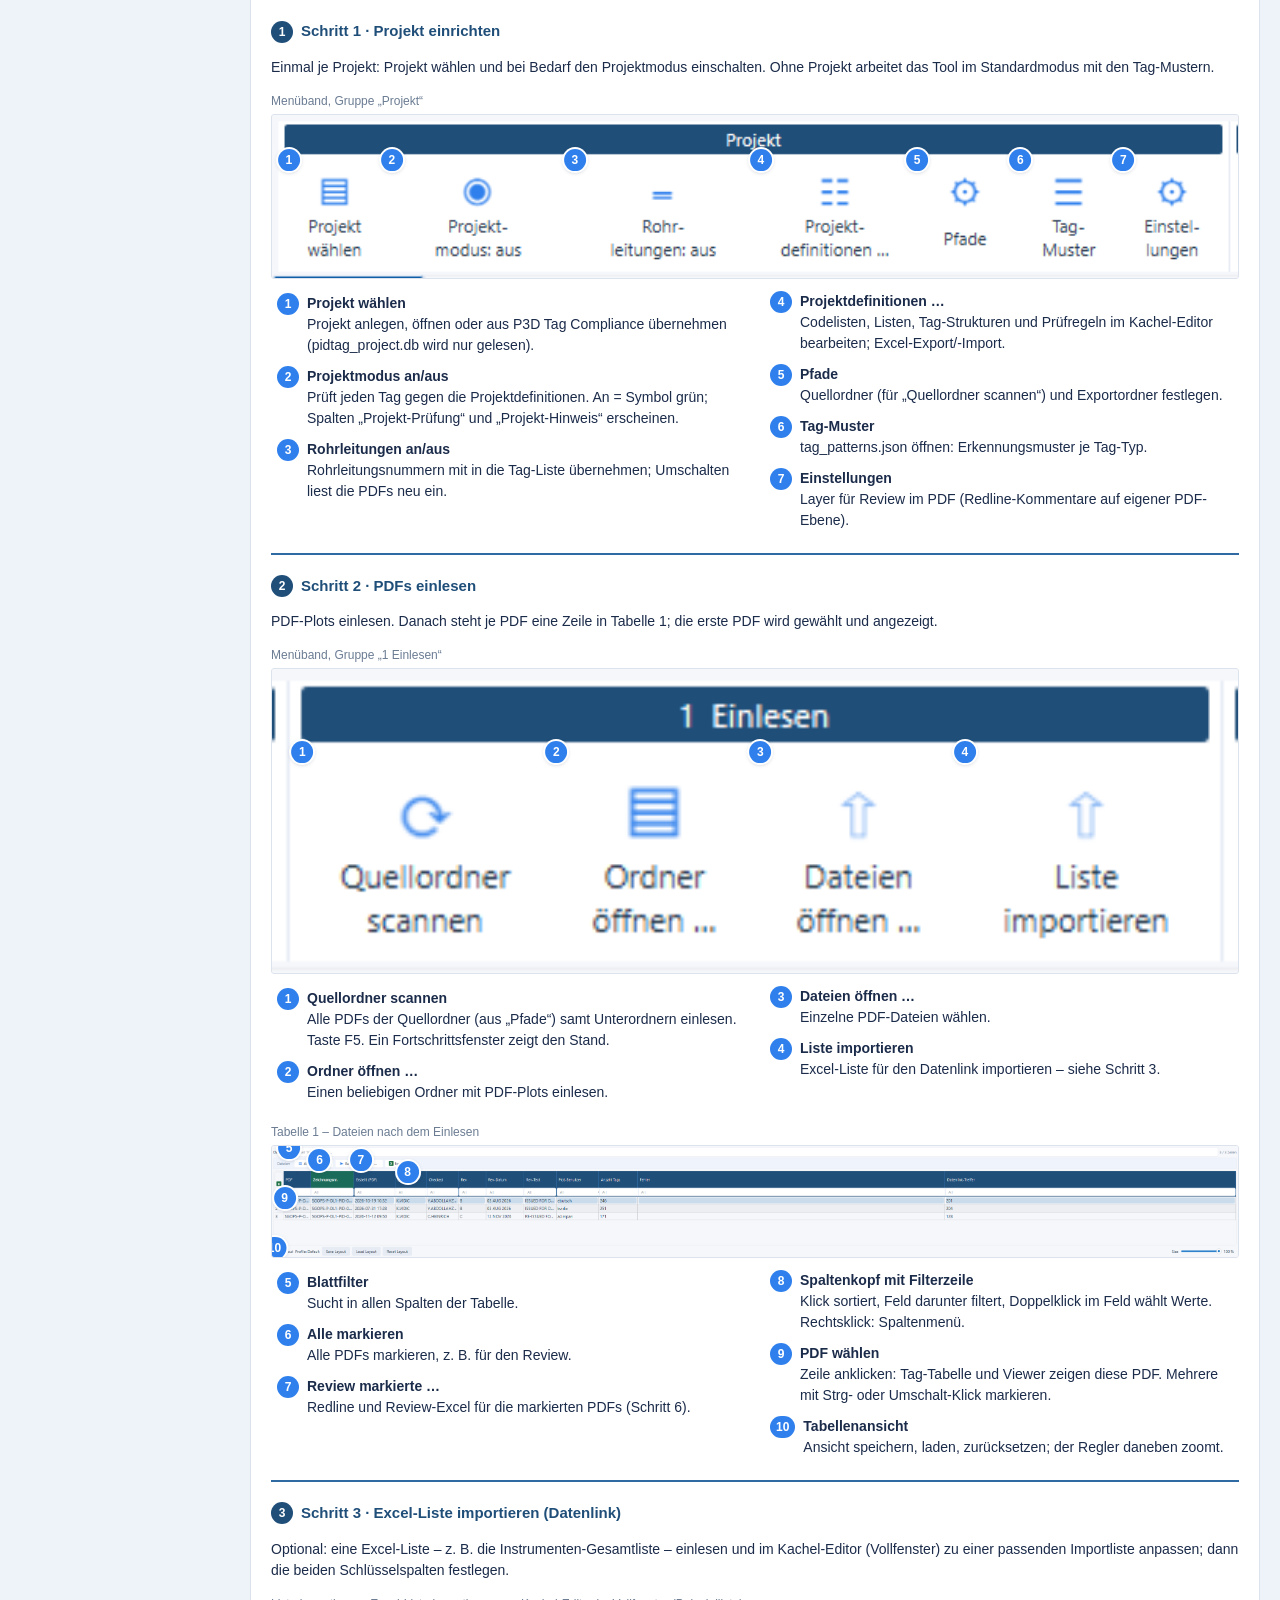
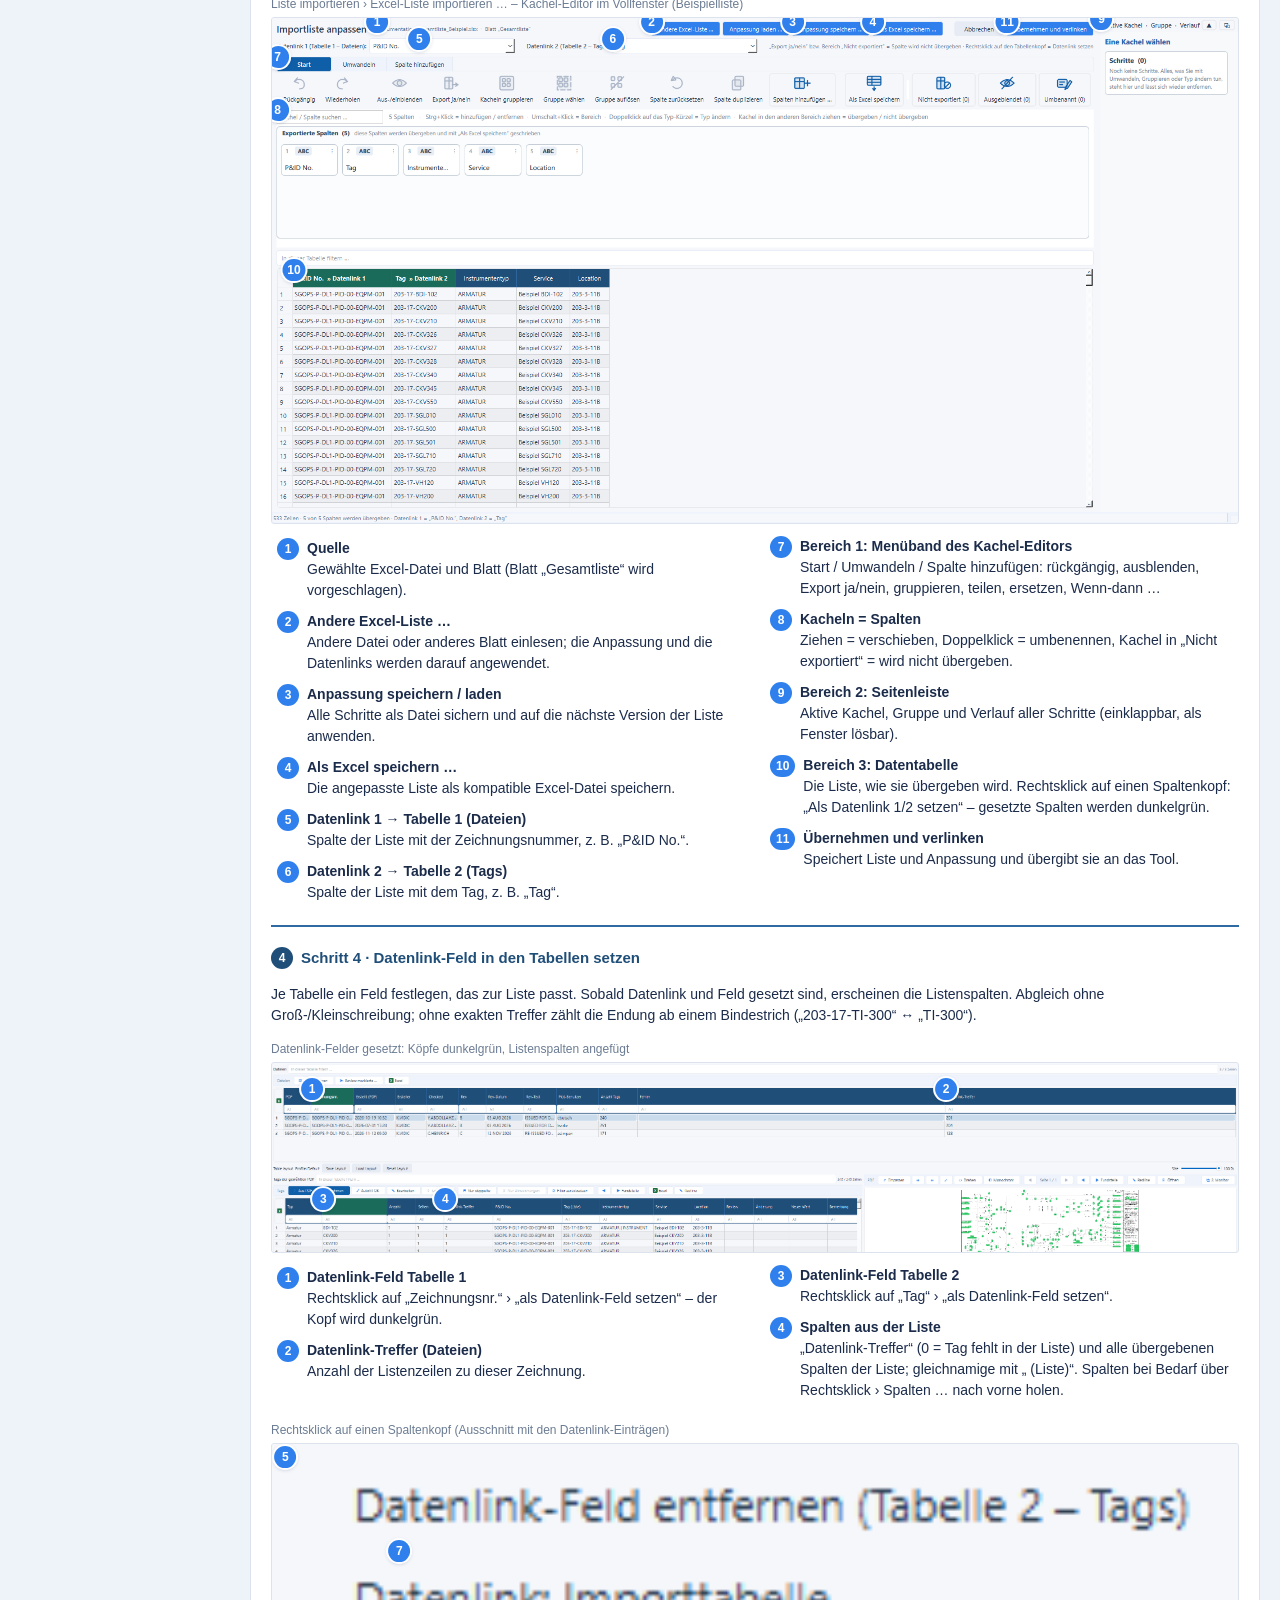
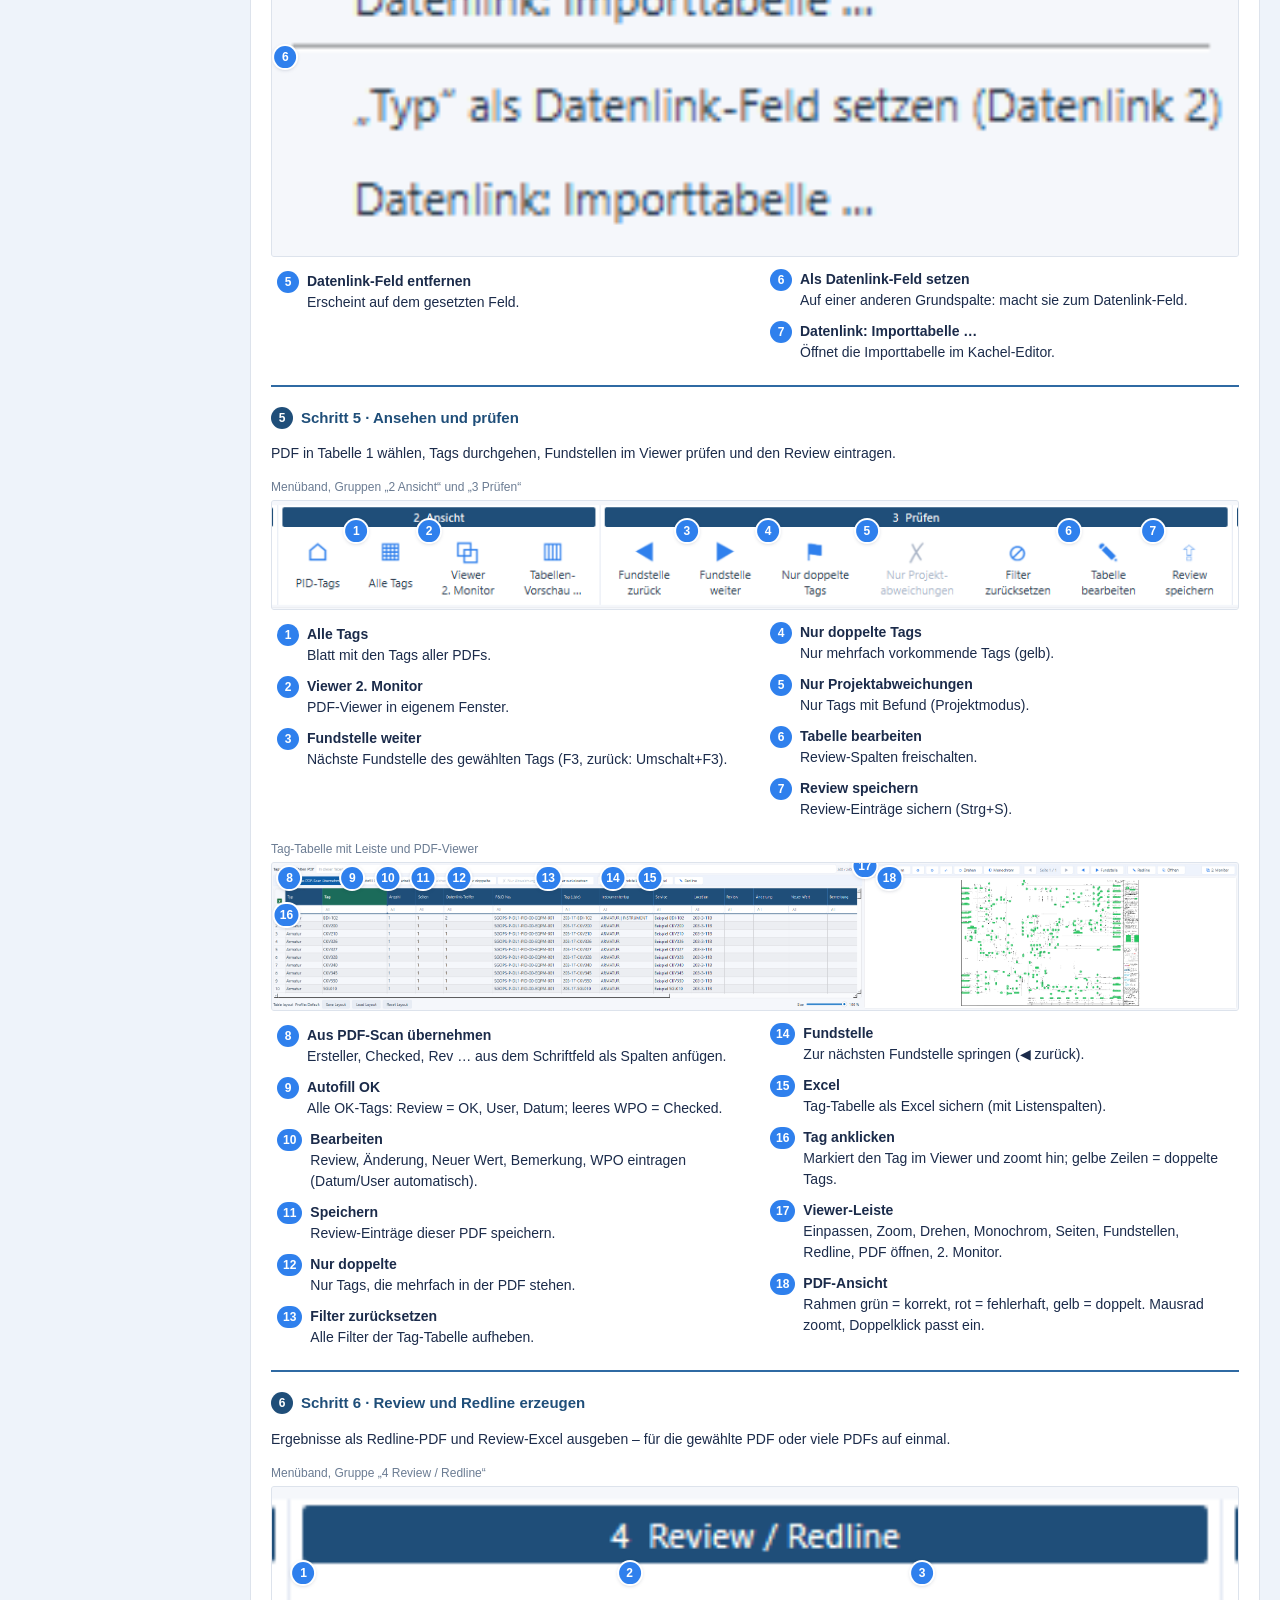
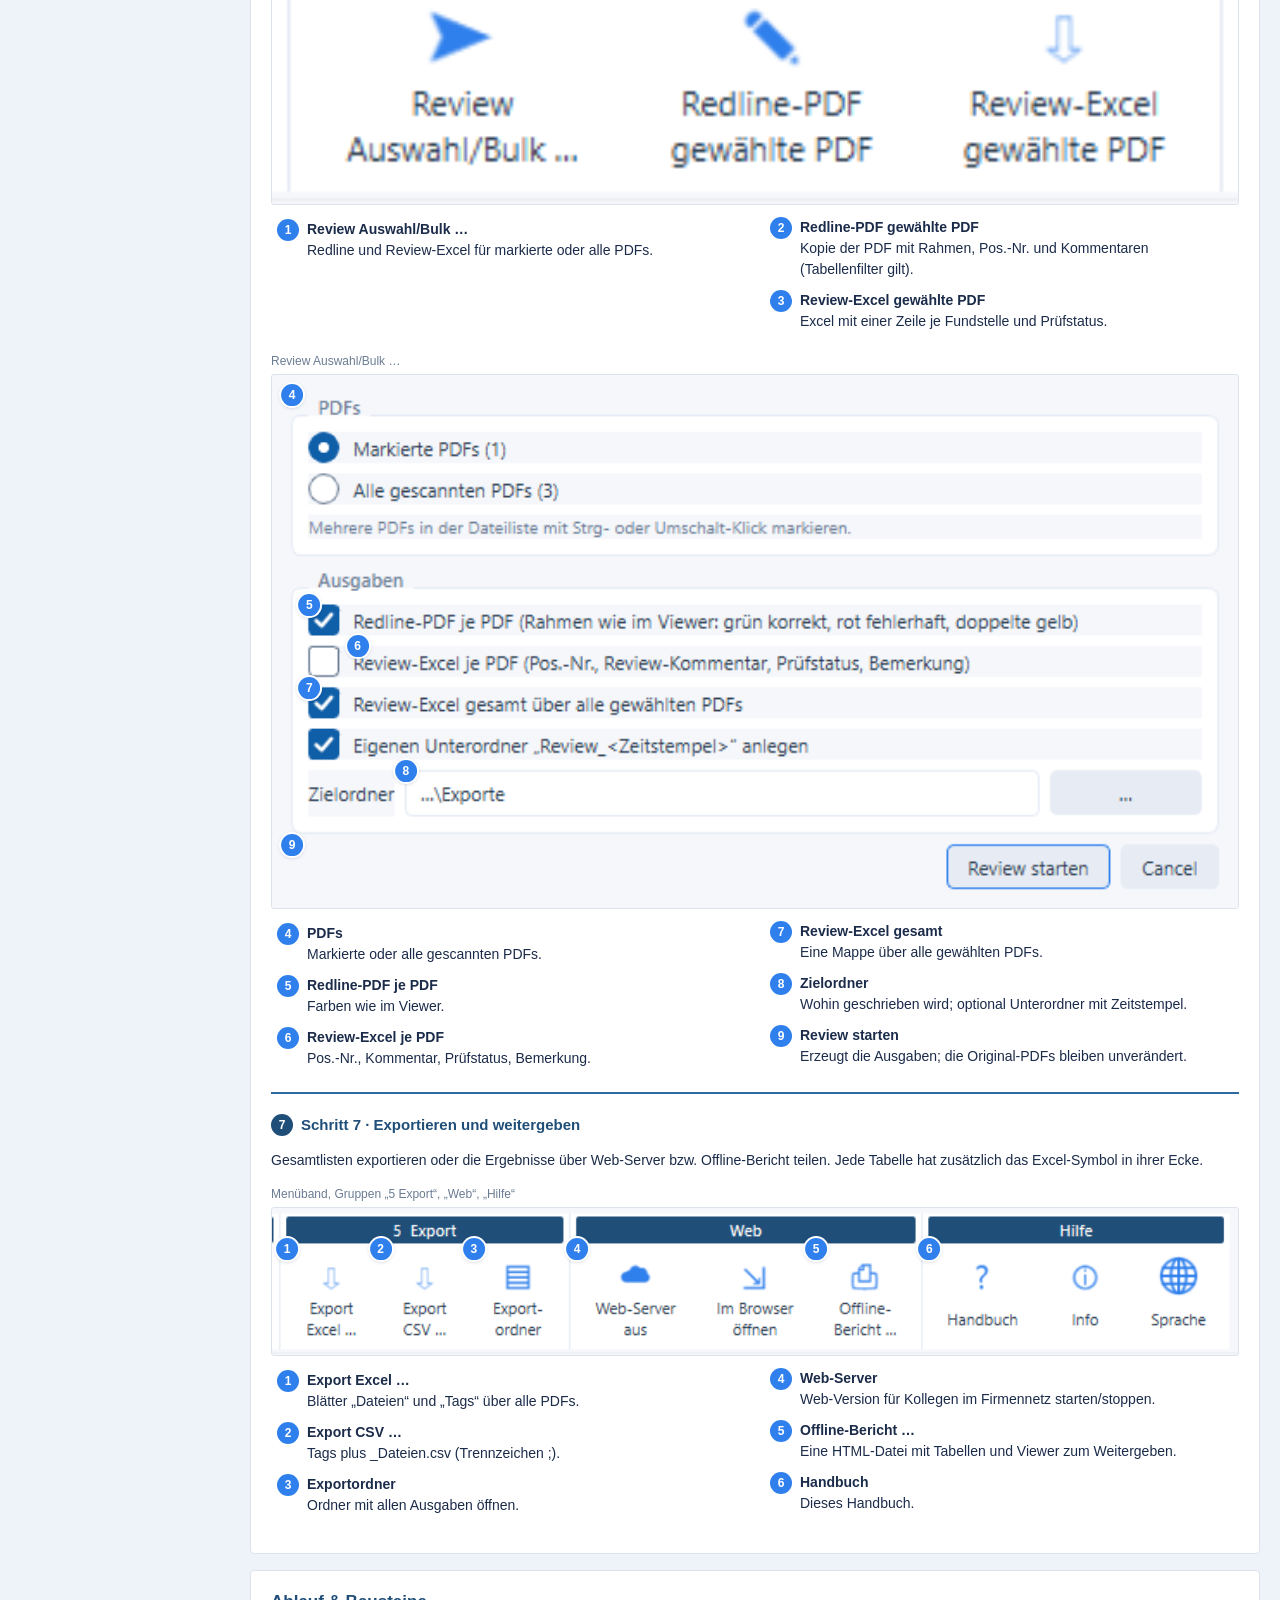
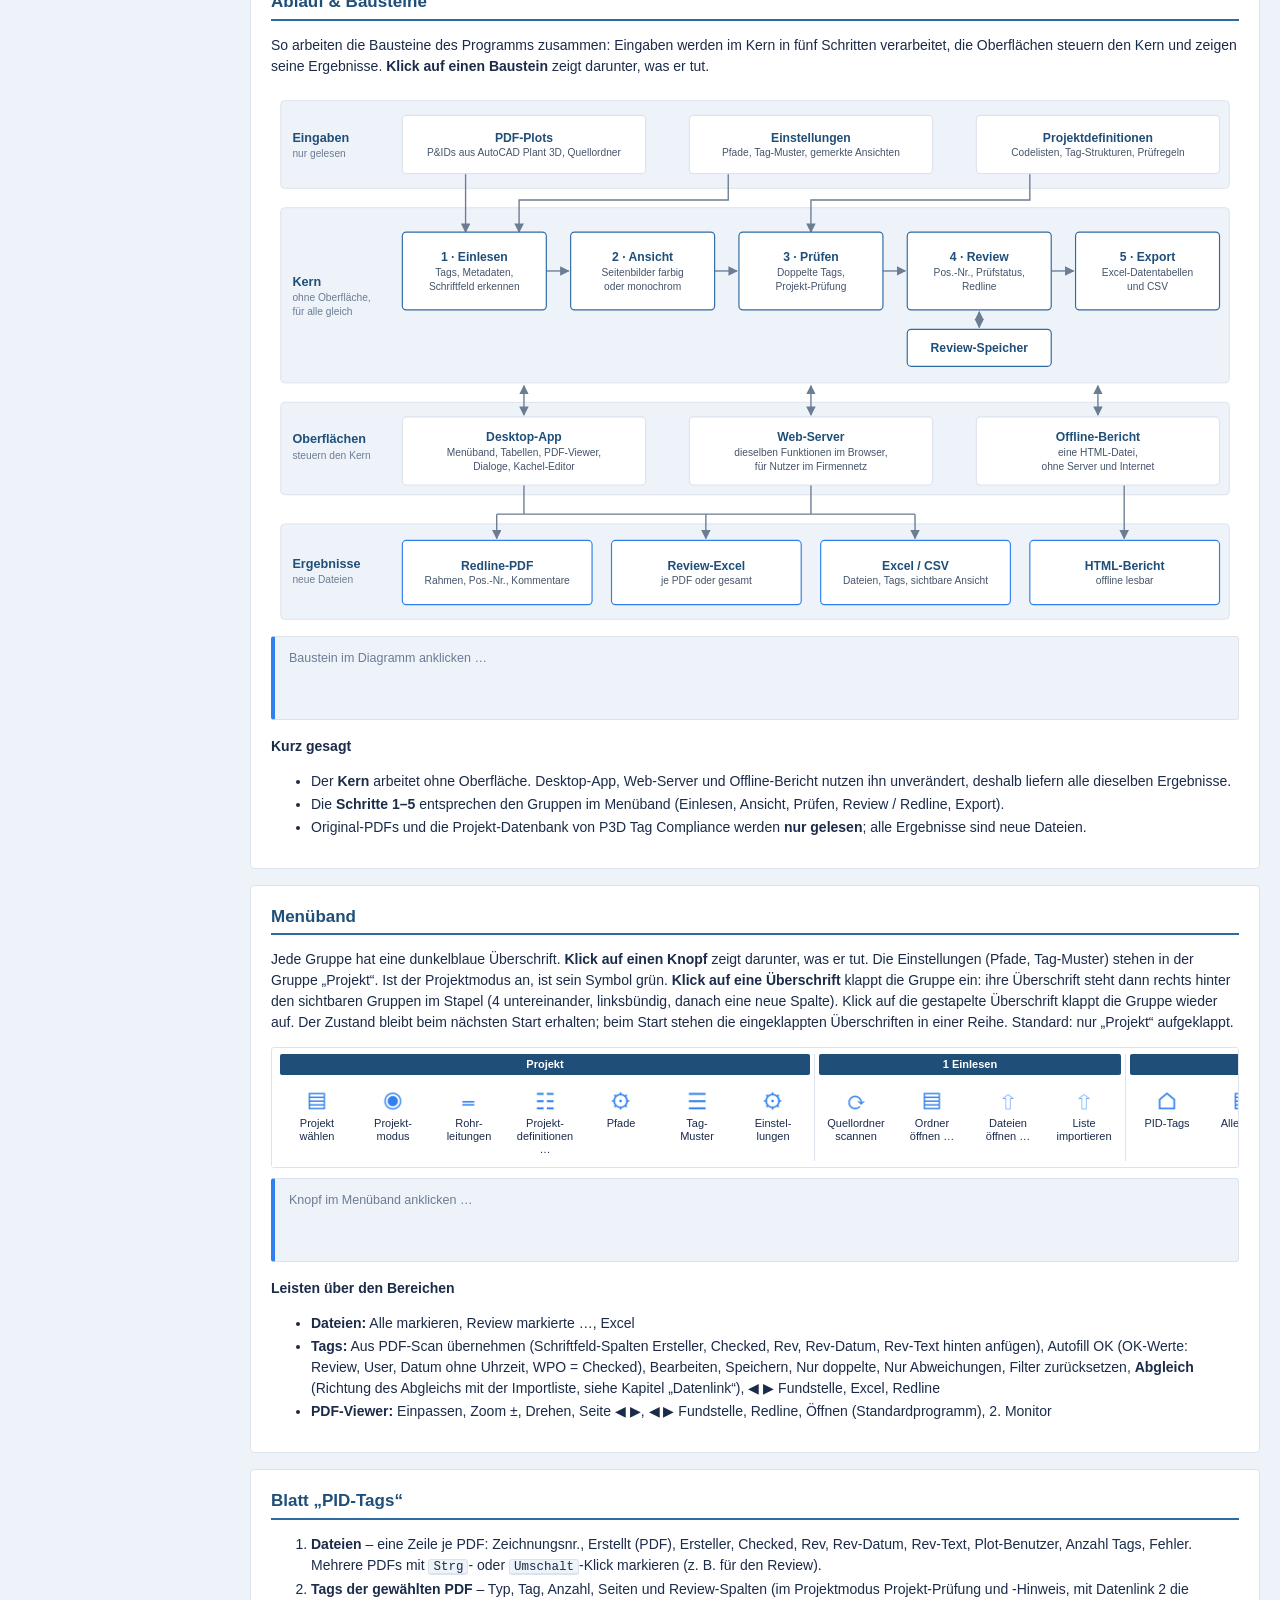
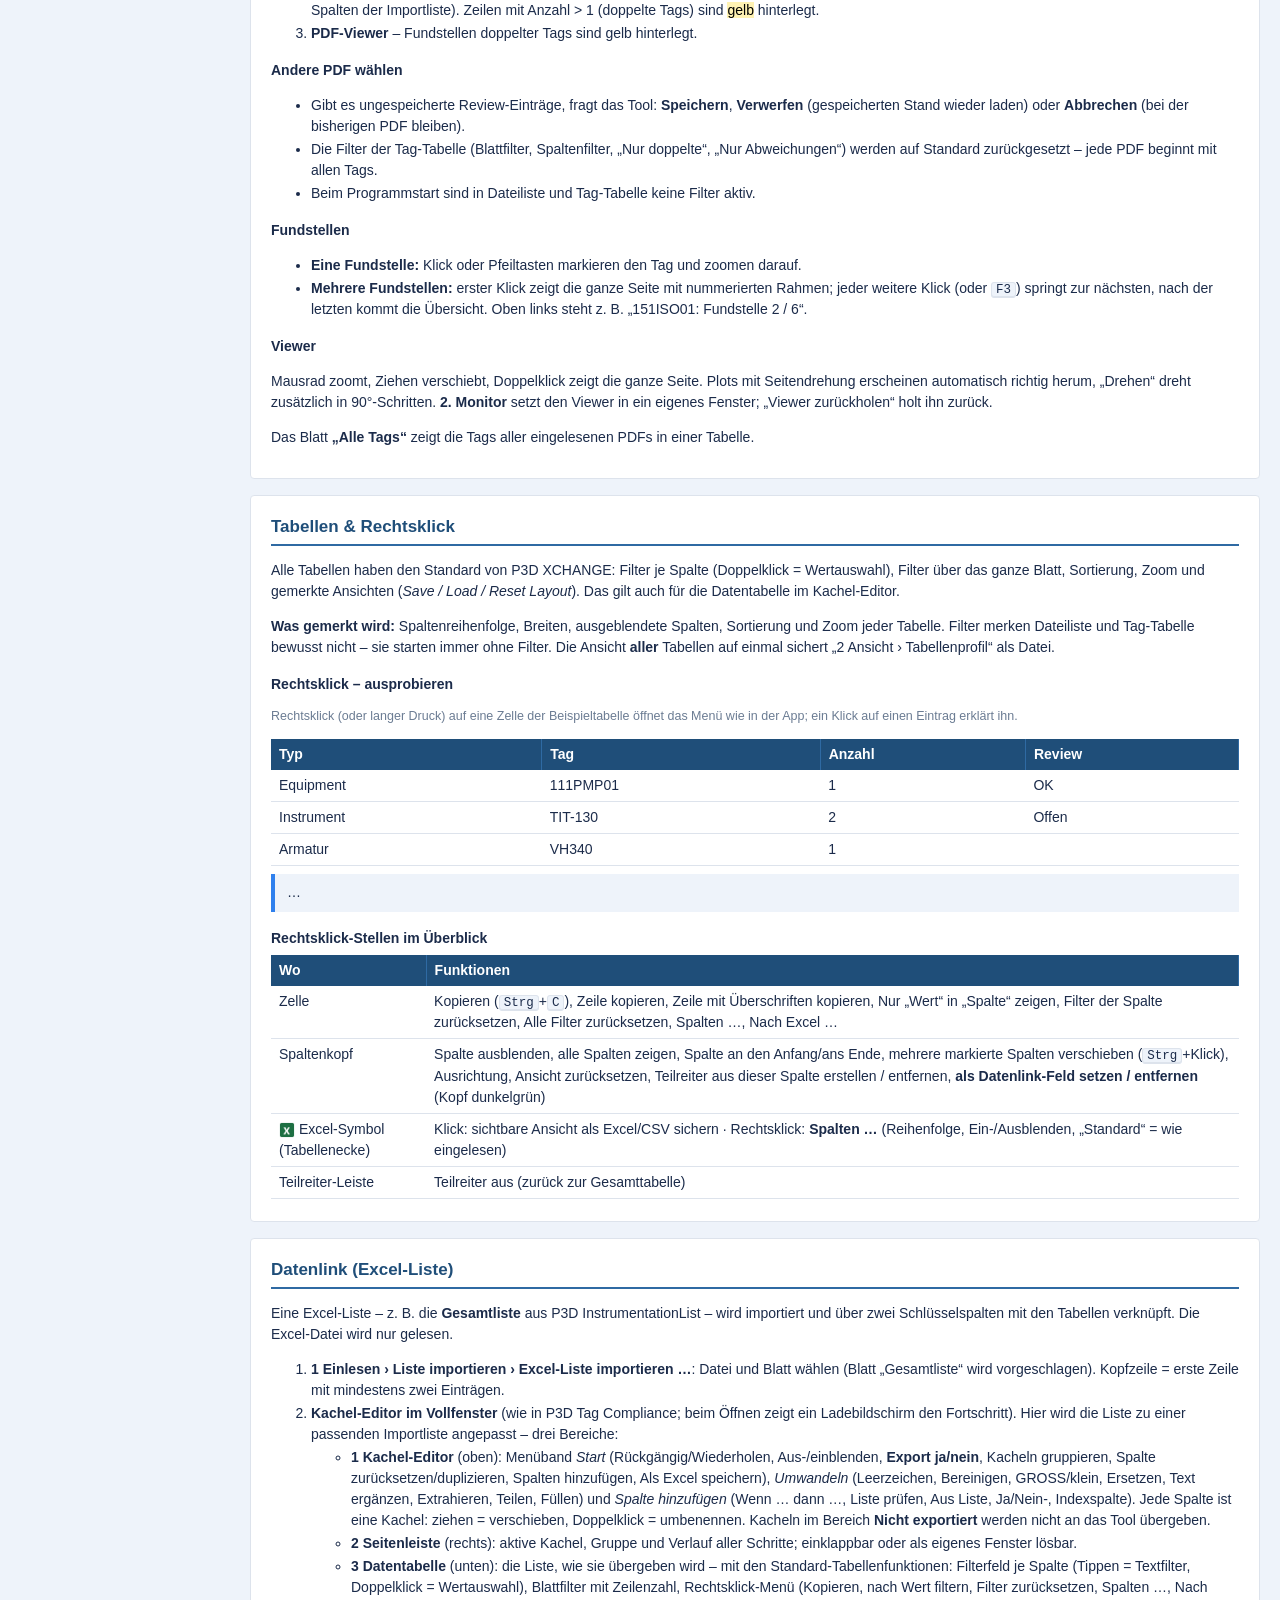
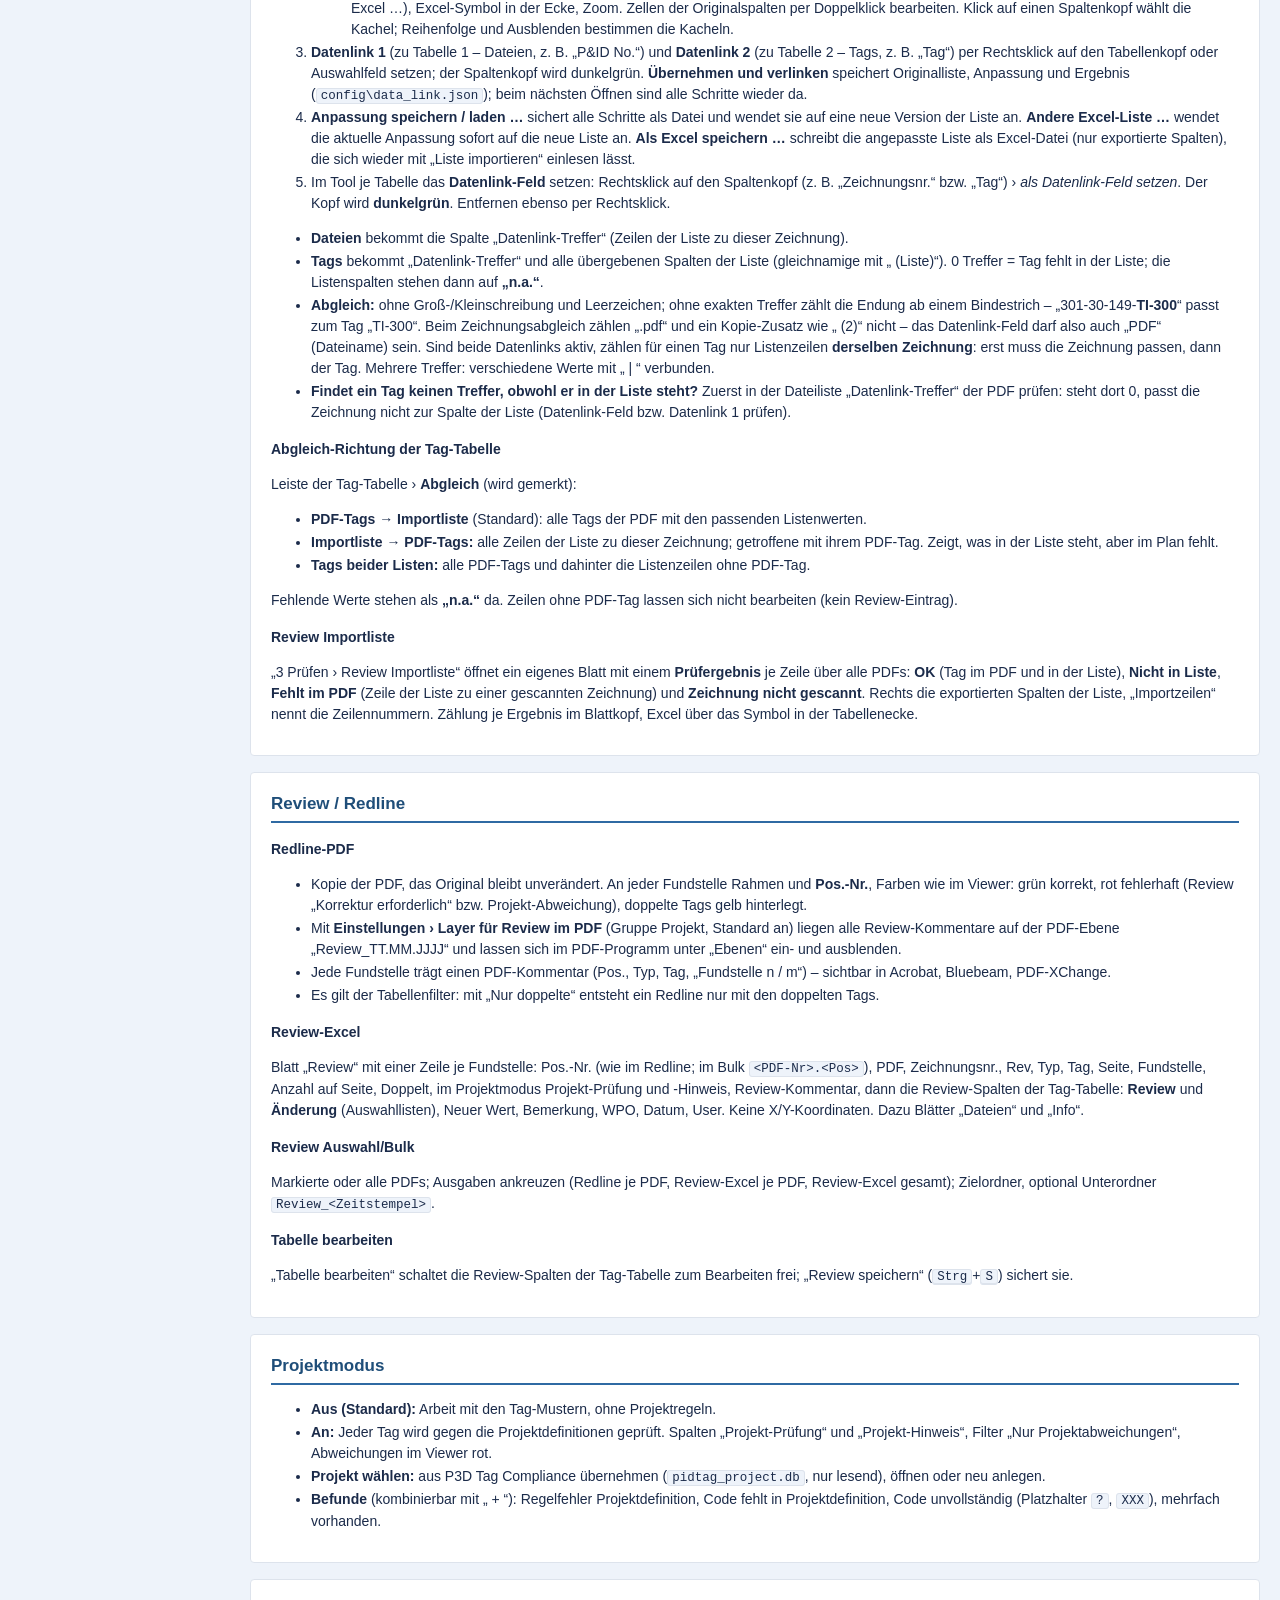
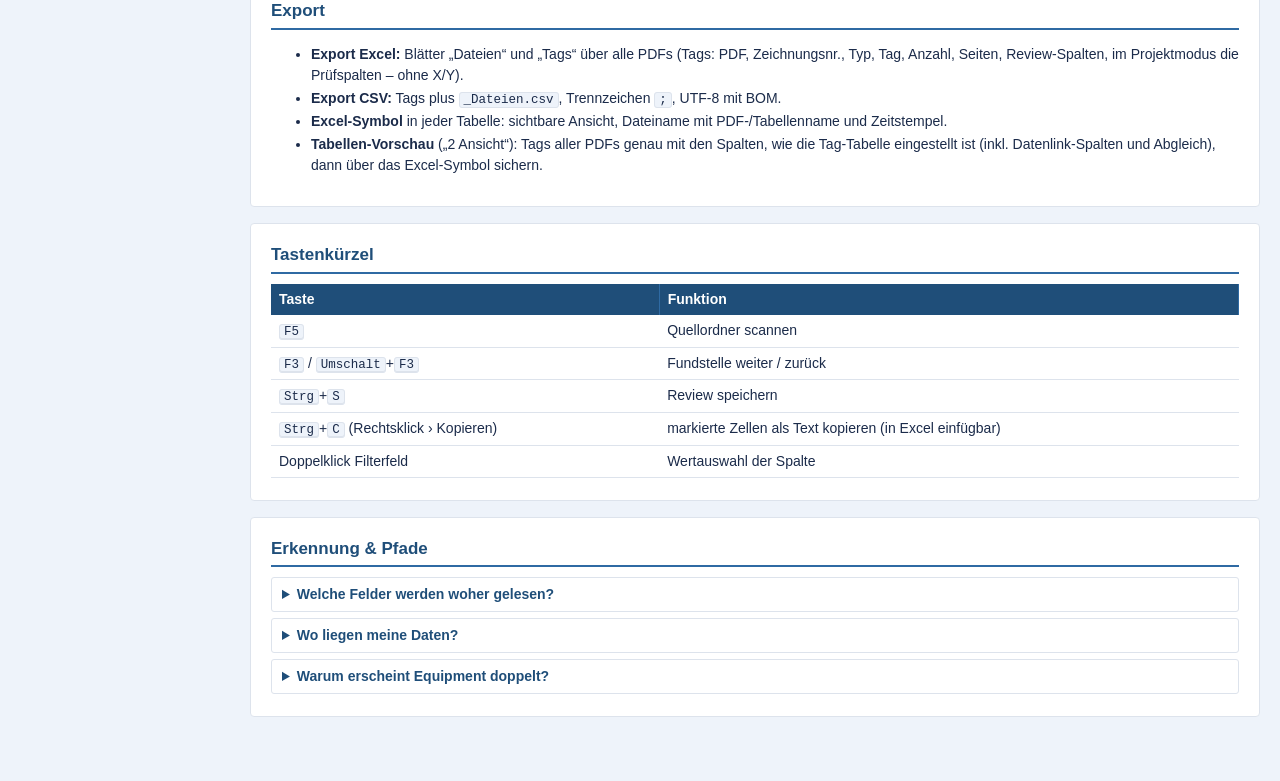
==== commit c39787bd: "P3D PDF Reader 1.0.42: Export ohne X/Y, Launcher-Datenordner, Handbuch aktuell - Export Excel/CSV (a" ====
--- a/src/p3d_pdfreader/assets/help/handbuch.html
+++ b/src/p3d_pdfreader/assets/help/handbuch.html
@@ -114,7 +114,7 @@
 </head>
 <body>
 <header>
-  <h1>P3D PDF Reader – Handbuch</h1><span class="ver">ab Version 1.0.11</span>
+  <h1>P3D PDF Reader – Handbuch</h1><span class="ver">Stand Version 1.0.42</span>
   <input id="q" type="search" placeholder="Im Handbuch suchen … (z. B. Redline, F3, Filter)" aria-label="Suchen">
 </header>
 <div class="wrap">
@@ -194,7 +194,7 @@
 <h3>Leisten über den Bereichen</h3>
 <ul>
   <li><b>Dateien:</b> Alle markieren, Review markierte …, Excel</li>
-  <li><b>Tags:</b> Aus PDF-Scan übernehmen (Schriftfeld-Spalten Ersteller, Checked, Rev, Rev-Datum, Rev-Text hinten anfügen), Autofill OK (OK-Werte: Review, User, Datum ohne Uhrzeit, WPO = Checked), Bearbeiten, Speichern, Nur doppelte, Filter zurücksetzen, ◀ ▶ Fundstelle, Excel, Redline</li>
+  <li><b>Tags:</b> Aus PDF-Scan übernehmen (Schriftfeld-Spalten Ersteller, Checked, Rev, Rev-Datum, Rev-Text hinten anfügen), Autofill OK (OK-Werte: Review, User, Datum ohne Uhrzeit, WPO = Checked), Bearbeiten, Speichern, Nur doppelte, Nur Abweichungen, Filter zurücksetzen, <b>Abgleich</b> (Richtung des Abgleichs mit der Importliste, siehe Kapitel „Datenlink“), ◀ ▶ Fundstelle, Excel, Redline</li>
   <li><b>PDF-Viewer:</b> Einpassen, Zoom ±, Drehen, Seite ◀ ▶, ◀ ▶ Fundstelle, Redline, Öffnen (Standardprogramm), 2. Monitor</li>
 </ul>
 </section>
@@ -203,9 +203,15 @@
 <h2>Blatt „PID-Tags“</h2>
 <ol>
   <li><b>Dateien</b> – eine Zeile je PDF: Zeichnungsnr., Erstellt (PDF), Ersteller, Checked, Rev, Rev-Datum, Rev-Text, Plot-Benutzer, Anzahl Tags, Fehler. Mehrere PDFs mit <kbd>Strg</kbd>- oder <kbd>Umschalt</kbd>-Klick markieren (z. B. für den Review).</li>
-  <li><b>Tags der gewählten PDF</b> – Typ, Tag, Anzahl und Review-Spalten. Zeilen mit Anzahl &gt; 1 (doppelte Tags) sind <mark>gelb</mark> hinterlegt.</li>
+  <li><b>Tags der gewählten PDF</b> – Typ, Tag, Anzahl, Seiten und Review-Spalten (im Projektmodus Projekt-Prüfung und -Hinweis, mit Datenlink 2 die Spalten der Importliste). Zeilen mit Anzahl &gt; 1 (doppelte Tags) sind <mark>gelb</mark> hinterlegt.</li>
   <li><b>PDF-Viewer</b> – Fundstellen doppelter Tags sind gelb hinterlegt.</li>
 </ol>
+<h3>Andere PDF wählen</h3>
+<ul>
+  <li>Gibt es ungespeicherte Review-Einträge, fragt das Tool: <b>Speichern</b>, <b>Verwerfen</b> (gespeicherten Stand wieder laden) oder <b>Abbrechen</b> (bei der bisherigen PDF bleiben).</li>
+  <li>Die Filter der Tag-Tabelle (Blattfilter, Spaltenfilter, „Nur doppelte“, „Nur Abweichungen“) werden auf Standard zurückgesetzt – jede PDF beginnt mit allen Tags.</li>
+  <li>Beim Programmstart sind in Dateiliste und Tag-Tabelle keine Filter aktiv.</li>
+</ul>
 <h3>Fundstellen</h3>
 <ul>
   <li><b>Eine Fundstelle:</b> Klick oder Pfeiltasten markieren den Tag und zoomen darauf.</li>
@@ -218,7 +224,8 @@
 
 <section id="tables" data-title="Tabellen &amp; Rechtsklick">
 <h2>Tabellen &amp; Rechtsklick</h2>
-<p>Alle Tabellen haben den Standard von P3D XCHANGE: Filter je Spalte (Doppelklick = Wertauswahl), Filter über das ganze Blatt, Sortierung, Zoom und gemerkte Ansichten (<i>Save / Load / Reset Layout</i>).</p>
+<p>Alle Tabellen haben den Standard von P3D XCHANGE: Filter je Spalte (Doppelklick = Wertauswahl), Filter über das ganze Blatt, Sortierung, Zoom und gemerkte Ansichten (<i>Save / Load / Reset Layout</i>). Das gilt auch für die Datentabelle im Kachel-Editor.</p>
+<p><b>Was gemerkt wird:</b> Spaltenreihenfolge, Breiten, ausgeblendete Spalten, Sortierung und Zoom jeder Tabelle. Filter merken Dateiliste und Tag-Tabelle bewusst nicht – sie starten immer ohne Filter. Die Ansicht <b>aller</b> Tabellen auf einmal sichert „2 Ansicht › Tabellenprofil“ als Datei.</p>
 <h3>Rechtsklick – ausprobieren</h3>
 <p class="note">Rechtsklick (oder langer Druck) auf eine Zelle der Beispieltabelle öffnet das Menü wie in der App; ein Klick auf einen Eintrag erklärt ihn.</p>
 <div class="demo" id="demo">
@@ -254,7 +261,7 @@
     <ul>
       <li><b>1 Kachel-Editor</b> (oben): Menüband <i>Start</i> (Rückgängig/Wiederholen, Aus-/einblenden, <b>Export ja/nein</b>, Kacheln gruppieren, Spalte zurücksetzen/duplizieren, Spalten hinzufügen, Als Excel speichern), <i>Umwandeln</i> (Leerzeichen, Bereinigen, GROSS/klein, Ersetzen, Text ergänzen, Extrahieren, Teilen, Füllen) und <i>Spalte hinzufügen</i> (Wenn … dann …, Liste prüfen, Aus Liste, Ja/Nein-, Indexspalte). Jede Spalte ist eine Kachel: ziehen = verschieben, Doppelklick = umbenennen. Kacheln im Bereich <b>Nicht exportiert</b> werden nicht an das Tool übergeben.</li>
       <li><b>2 Seitenleiste</b> (rechts): aktive Kachel, Gruppe und Verlauf aller Schritte; einklappbar oder als eigenes Fenster lösbar.</li>
-      <li><b>3 Datentabelle</b> (unten): die Liste, wie sie übergeben wird. Zellen der Originalspalten per Doppelklick bearbeiten. Klick auf einen Spaltenkopf wählt die Kachel.</li>
+      <li><b>3 Datentabelle</b> (unten): die Liste, wie sie übergeben wird – mit den Standard-Tabellenfunktionen: Filterfeld je Spalte (Tippen = Textfilter, Doppelklick = Wertauswahl), Blattfilter mit Zeilenzahl, Rechtsklick-Menü (Kopieren, nach Wert filtern, Filter zurücksetzen, Spalten …, Nach Excel …), Excel-Symbol in der Ecke, Zoom. Zellen der Originalspalten per Doppelklick bearbeiten. Klick auf einen Spaltenkopf wählt die Kachel; Reihenfolge und Ausblenden bestimmen die Kacheln.</li>
     </ul></li>
   <li><b>Datenlink 1</b> (zu Tabelle 1 – Dateien, z. B. „P&amp;ID No.“) und <b>Datenlink 2</b> (zu Tabelle 2 – Tags, z. B. „Tag“) per Rechtsklick auf den Tabellenkopf oder Auswahlfeld setzen; der Spaltenkopf wird dunkelgrün. <b>Übernehmen und verlinken</b> speichert Originalliste, Anpassung und Ergebnis (<code>config\data_link.json</code>); beim nächsten Öffnen sind alle Schritte wieder da.</li>
   <li><b>Anpassung speichern / laden …</b> sichert alle Schritte als Datei und wendet sie auf eine neue Version der Liste an. <b>Andere Excel-Liste …</b> wendet die aktuelle Anpassung sofort auf die neue Liste an. <b>Als Excel speichern …</b> schreibt die angepasste Liste als Excel-Datei (nur exportierte Spalten), die sich wieder mit „Liste importieren“ einlesen lässt.</li>
@@ -262,9 +269,20 @@
 </ol>
 <ul>
   <li><b>Dateien</b> bekommt die Spalte „Datenlink-Treffer“ (Zeilen der Liste zu dieser Zeichnung).</li>
-  <li><b>Tags</b> bekommt „Datenlink-Treffer“ und alle übergebenen Spalten der Liste (gleichnamige mit „ (Liste)“). 0 Treffer = Tag fehlt in der Liste.</li>
-  <li><b>Abgleich:</b> ohne Groß-/Kleinschreibung und Leerzeichen; ohne exakten Treffer zählt die Endung ab einem Bindestrich – „301-30-149-<b>TI-300</b>“ passt zum Tag „TI-300“. Sind beide Datenlinks aktiv, zählen für einen Tag nur Listenzeilen derselben Zeichnung. Mehrere Treffer: verschiedene Werte mit „ | “ verbunden.</li>
-</ul>
+  <li><b>Tags</b> bekommt „Datenlink-Treffer“ und alle übergebenen Spalten der Liste (gleichnamige mit „ (Liste)“). 0 Treffer = Tag fehlt in der Liste; die Listenspalten stehen dann auf <b>„n.a.“</b>.</li>
+  <li><b>Abgleich:</b> ohne Groß-/Kleinschreibung und Leerzeichen; ohne exakten Treffer zählt die Endung ab einem Bindestrich – „301-30-149-<b>TI-300</b>“ passt zum Tag „TI-300“. Beim Zeichnungsabgleich zählen „.pdf“ und ein Kopie-Zusatz wie „ (2)“ nicht – das Datenlink-Feld darf also auch „PDF“ (Dateiname) sein. Sind beide Datenlinks aktiv, zählen für einen Tag nur Listenzeilen <b>derselben Zeichnung</b>: erst muss die Zeichnung passen, dann der Tag. Mehrere Treffer: verschiedene Werte mit „ | “ verbunden.</li>
+  <li><b>Findet ein Tag keinen Treffer, obwohl er in der Liste steht?</b> Zuerst in der Dateiliste „Datenlink-Treffer“ der PDF prüfen: steht dort 0, passt die Zeichnung nicht zur Spalte der Liste (Datenlink-Feld bzw. Datenlink 1 prüfen).</li>
+</ul>
+<h3>Abgleich-Richtung der Tag-Tabelle</h3>
+<p>Leiste der Tag-Tabelle › <b>Abgleich</b> (wird gemerkt):</p>
+<ul>
+  <li><b>PDF-Tags → Importliste</b> (Standard): alle Tags der PDF mit den passenden Listenwerten.</li>
+  <li><b>Importliste → PDF-Tags:</b> alle Zeilen der Liste zu dieser Zeichnung; getroffene mit ihrem PDF-Tag. Zeigt, was in der Liste steht, aber im Plan fehlt.</li>
+  <li><b>Tags beider Listen:</b> alle PDF-Tags und dahinter die Listenzeilen ohne PDF-Tag.</li>
+</ul>
+<p>Fehlende Werte stehen als <b>„n.a.“</b> da. Zeilen ohne PDF-Tag lassen sich nicht bearbeiten (kein Review-Eintrag).</p>
+<h3>Review Importliste</h3>
+<p>„3 Prüfen › Review Importliste“ öffnet ein eigenes Blatt mit einem <b>Prüfergebnis</b> je Zeile über alle PDFs: <b>OK</b> (Tag im PDF und in der Liste), <b>Nicht in Liste</b>, <b>Fehlt im PDF</b> (Zeile der Liste zu einer gescannten Zeichnung) und <b>Zeichnung nicht gescannt</b>. Rechts die exportierten Spalten der Liste, „Importzeilen“ nennt die Zeilennummern. Zählung je Ergebnis im Blattkopf, Excel über das Symbol in der Tabellenecke.</p>
 </section>
 
 <section id="review" data-title="Review / Redline">
@@ -277,7 +295,7 @@
   <li>Es gilt der Tabellenfilter: mit „Nur doppelte“ entsteht ein Redline nur mit den doppelten Tags.</li>
 </ul>
 <h3>Review-Excel</h3>
-<p>Blatt „Review“ mit einer Zeile je Fundstelle: Pos.-Nr. (wie im Redline; im Bulk <code>&lt;PDF-Nr&gt;.&lt;Pos&gt;</code>), PDF, Zeichnungsnr., Rev, Typ, Tag, Fundstelle, Anzahl, Doppelt, Review-Kommentar, <b>Prüfstatus</b> (Offen, OK, Korrektur erforderlich, Klärung, Nicht relevant), Bemerkung, Geprüft von/am. Dazu Blätter „Dateien“ und „Info“.</p>
+<p>Blatt „Review“ mit einer Zeile je Fundstelle: Pos.-Nr. (wie im Redline; im Bulk <code>&lt;PDF-Nr&gt;.&lt;Pos&gt;</code>), PDF, Zeichnungsnr., Rev, Typ, Tag, Seite, Fundstelle, Anzahl auf Seite, Doppelt, im Projektmodus Projekt-Prüfung und -Hinweis, Review-Kommentar, dann die Review-Spalten der Tag-Tabelle: <b>Review</b> und <b>Änderung</b> (Auswahllisten), Neuer Wert, Bemerkung, WPO, Datum, User. Keine X/Y-Koordinaten. Dazu Blätter „Dateien“ und „Info“.</p>
 <h3>Review Auswahl/Bulk</h3>
 <p>Markierte oder alle PDFs; Ausgaben ankreuzen (Redline je PDF, Review-Excel je PDF, Review-Excel gesamt); Zielordner, optional Unterordner <code>Review_&lt;Zeitstempel&gt;</code>.</p>
 <h3>Tabelle bearbeiten</h3>
@@ -297,9 +315,10 @@
 <section id="export" data-title="Export">
 <h2>Export</h2>
 <ul>
-  <li><b>Export Excel:</b> Blätter „Dateien“ und „Tags“ über alle PDFs.</li>
+  <li><b>Export Excel:</b> Blätter „Dateien“ und „Tags“ über alle PDFs (Tags: PDF, Zeichnungsnr., Typ, Tag, Anzahl, Seiten, Review-Spalten, im Projektmodus die Prüfspalten – ohne X/Y).</li>
   <li><b>Export CSV:</b> Tags plus <code>_Dateien.csv</code>, Trennzeichen <code>;</code>, UTF-8 mit BOM.</li>
   <li><b>Excel-Symbol</b> in jeder Tabelle: sichtbare Ansicht, Dateiname mit PDF-/Tabellenname und Zeitstempel.</li>
+  <li><b>Tabellen-Vorschau</b> („2 Ansicht“): Tags aller PDFs genau mit den Spalten, wie die Tag-Tabelle eingestellt ist (inkl. Datenlink-Spalten und Abgleich), dann über das Excel-Symbol sichern.</li>
 </ul>
 </section>
 
@@ -320,13 +339,14 @@
 <table class="t"><thead><tr><th>Feld</th><th>Quelle</th></tr></thead><tbody>
 <tr><td>Erstellt</td><td>PDF-Metadaten (Plotzeitpunkt)</td></tr>
 <tr><td>Ersteller</td><td>Schriftfeld <code>DRAWN:</code> → letzte Revisionszeile → PDF-Author → Plot-Benutzer</td></tr>
-<tr><td>Checked, Zeichnungsnr., Rev</td><td>Schriftfeld und letzte Revisionszeile</td></tr>
+<tr><td>Checked, Designed, Datum, Rev</td><td>Schriftfeld und letzte Revisionszeile. Steht neben „CHECKED:“ nichts, gilt der Text direkt darunter (Name in der zweiten Zeile).</td></tr>
+<tr><td>Zeichnungsnr.</td><td>Größte Schrift mit „-PID-“ unten im Schriftfeld; auch wenn sie weiter links steht (Schriftfeld mit Kunden- und Exyte-Nummer). Senkrecht geschriebene Verweise zählen nicht. Die Nummer erscheint nicht als Tag.</td></tr>
 <tr><td>Instrument</td><td>Kürzel in der Blase plus Nummer darunter (<code>TIT-130</code>)</td></tr>
 <tr><td>Equipment / Armatur / Volltag</td><td>Tag-Muster (<code>111PMP01</code>, <code>VH340</code>, <code>203-17-111-TZIT-011</code>)</td></tr>
 <tr><td>Rohrleitung (optional)</td><td>Menüband › Projekt › Rohrleitungen; waagerecht und senkrecht</td></tr>
 </tbody></table></div></details>
 <details><summary>Wo liegen meine Daten?</summary><div>
-<p>Datenordner: <code>%P3D_PDFREADER_HOME%</code>, sonst <code>&lt;Tool&gt;\data</code>, als EXE <code>%LOCALAPPDATA%\P3D_PDFREADER</code>. Darin <code>config\paths.json</code> (Quell-/Exportordner), <code>config\state.json</code>, <code>config\table_views.json</code>, <code>config\tag_patterns.json</code>, <code>logs\</code>, <code>exports\</code>.</p>
+<p>Datenordner: <code>%P3D_PDFREADER_HOME%</code>, sonst <code>&lt;Tool&gt;\data</code>, als EXE <code>%LOCALAPPDATA%\P3D_PDFREADER</code>. Darin <code>config\paths.json</code> (Quell-/Exportordner), <code>config\state.json</code>, <code>config\table_views.json</code>, <code>config\tag_patterns.json</code>, <code>config\data_link.json</code> (Importliste), <code>reviews\</code> (Review-Einträge, jeder Stand eine Datei), <code>projects\</code>, <code>logs\</code>, <code>exports\</code>. Im Launcher öffnet „Open data“ diesen Ordner.</p>
 <p>Projekt › <b>Pfade</b>: Quellordner hinzufügen/entfernen, Exportordner wählen. Projekt › <b>Tag-Muster</b>: Regex und Ausschlussliste anpassen.</p></div></details>
 <details><summary>Warum erscheint Equipment doppelt?</summary><div>
 <p>Equipment steht oft zusätzlich in der Equipment-Tabelle am Blattfuß und zählt dann als doppelter Tag – das kann gewollt sein.</p></div></details>
@@ -404,7 +424,8 @@
   ["pipes","Rohr-\nleitungen","Rohrleitungsnummern (z. B. TFHR_SS01_001_1\") mit in die Tag-Liste übernehmen, ein oder aus. An = Symbol grün. Wird gemerkt; Umschalten liest geladene PDFs neu ein."],
   ["project_defs","Projekt-\ndefinitionen …","Codelisten, Listen, Tag-Strukturen, PDF-Prüfregeln bearbeiten; Excel-Export/-Import; „Tag testen“."],
   ["paths","Pfade","Quellordner und Exportordner verwalten, Speicherorte öffnen."],
-  ["patterns","Tag-\nMuster","Öffnet tag_patterns.json: Regex je Tag-Typ und Ausschlussliste für Kürzel."]]],
+  ["patterns","Tag-\nMuster","Öffnet tag_patterns.json: Regex je Tag-Typ und Ausschlussliste für Kürzel."],
+  ["settings_menu","Einstel-\nlungen","Layer für Review im PDF: Rahmen, Pos.-Nr. und Kommentare des Redline-PDFs auf eine eigene PDF-Ebene „Review_TT.MM.JJJJ“ legen (Standard an)."]]],
  ["1  Einlesen", [
   ["scan","Quellordner\nscannen","Liest alle PDFs der Quellordner (inkl. Unterordner) ein. Taste F5."],
   ["folder","Ordner\nöffnen …","Einen beliebigen Ordner mit PDF-Plots einlesen."],
@@ -414,12 +435,14 @@
   ["sheet_tags","PID-Tags","Wechselt zum Blatt „PID-Tags“."],
   ["sheet_all","Alle Tags","Öffnet das Blatt mit den Tags aller PDFs."],
   ["monitor","Viewer\n2. Monitor","PDF-Viewer in eigenem Fenster (z. B. auf dem zweiten Bildschirm). Wird gemerkt."],
-  ["preview","Tabellen-\nVorschau …","Vorschau der aktuellen Tabelle."]]],
+  ["preview","Tabellen-\nVorschau …","Eigenes Blatt mit den Tags aller PDFs: vorne PDF und Zeichnungsnr., dann die Spalten der Tag-Tabelle in der eingestellten Reihenfolge und Sichtbarkeit, ohne X/Y. Excel über das Symbol in der Tabellenecke."],
+  ["table_profile","Tabellen-\nprofil","Ansicht aller Tabellen (Spalten, Breiten, Sortierung, Zoom) als Datei speichern oder laden."]]],
  ["3  Prüfen", [
   ["prev","Fundstelle\nzurück","Vorherige Fundstelle des gewählten Tags. Umschalt+F3."],
   ["next","Fundstelle\nweiter","Nächste Fundstelle des gewählten Tags; nach der letzten die Übersicht. F3."],
   ["dups","Nur doppelte\nTags","Zeigt nur Tags, die mehrfach in der PDF stehen."],
   ["deviations","Nur Projekt-\nabweichungen","Nur Tags mit Befund der Projekt-Prüfung (nur im Projektmodus aktiv)."],
+  ["link_review","Review\nImportliste","Eigenes Blatt: alle PDF-Tags gegen die Importliste – OK, Nicht in Liste, Fehlt im PDF, Zeichnung nicht gescannt. Siehe Kapitel „Datenlink“."],
   ["filter_reset","Filter\nzurücksetzen","Blattfilter, Spaltenfilter, Wertauswahl und „Nur …“-Schalter in allen Tabellen zurücksetzen."],
   ["edit","Tabelle\nbearbeiten","Review-Spalten der Tag-Tabelle bearbeiten (Review, Änderung, Neuer Wert, Bemerkung …)."],
   ["save","Review\nspeichern","Review-Einträge sichern. Strg+S."]]],
@@ -428,7 +451,7 @@
   ["redline","Redline-PDF\ngewählte PDF","Kopie der gewählten PDF mit Rahmen, Pos.-Nr. und Kommentar je Fundstelle (Tabellenfilter gilt)."],
   ["review_xlsx","Review-Excel\ngewählte PDF","Excel mit einer Zeile je Fundstelle, Prüfstatus-Auswahlliste und Bemerkung."]]],
  ["5  Export", [
-  ["xlsx","Export\nExcel …","Dateien und Tags aller PDFs als Excel."],
+  ["xlsx","Export\nExcel …","Dateien und Tags aller PDFs als Excel (Tags ohne X/Y, mit Review- und Prüfspalten)."],
   ["csv","Export\nCSV …","Tags als CSV (;) plus _Dateien.csv."],
   ["open_exports","Export-\nordner","Öffnet den Exportordner im Explorer."]]],
  ["Hilfe", [
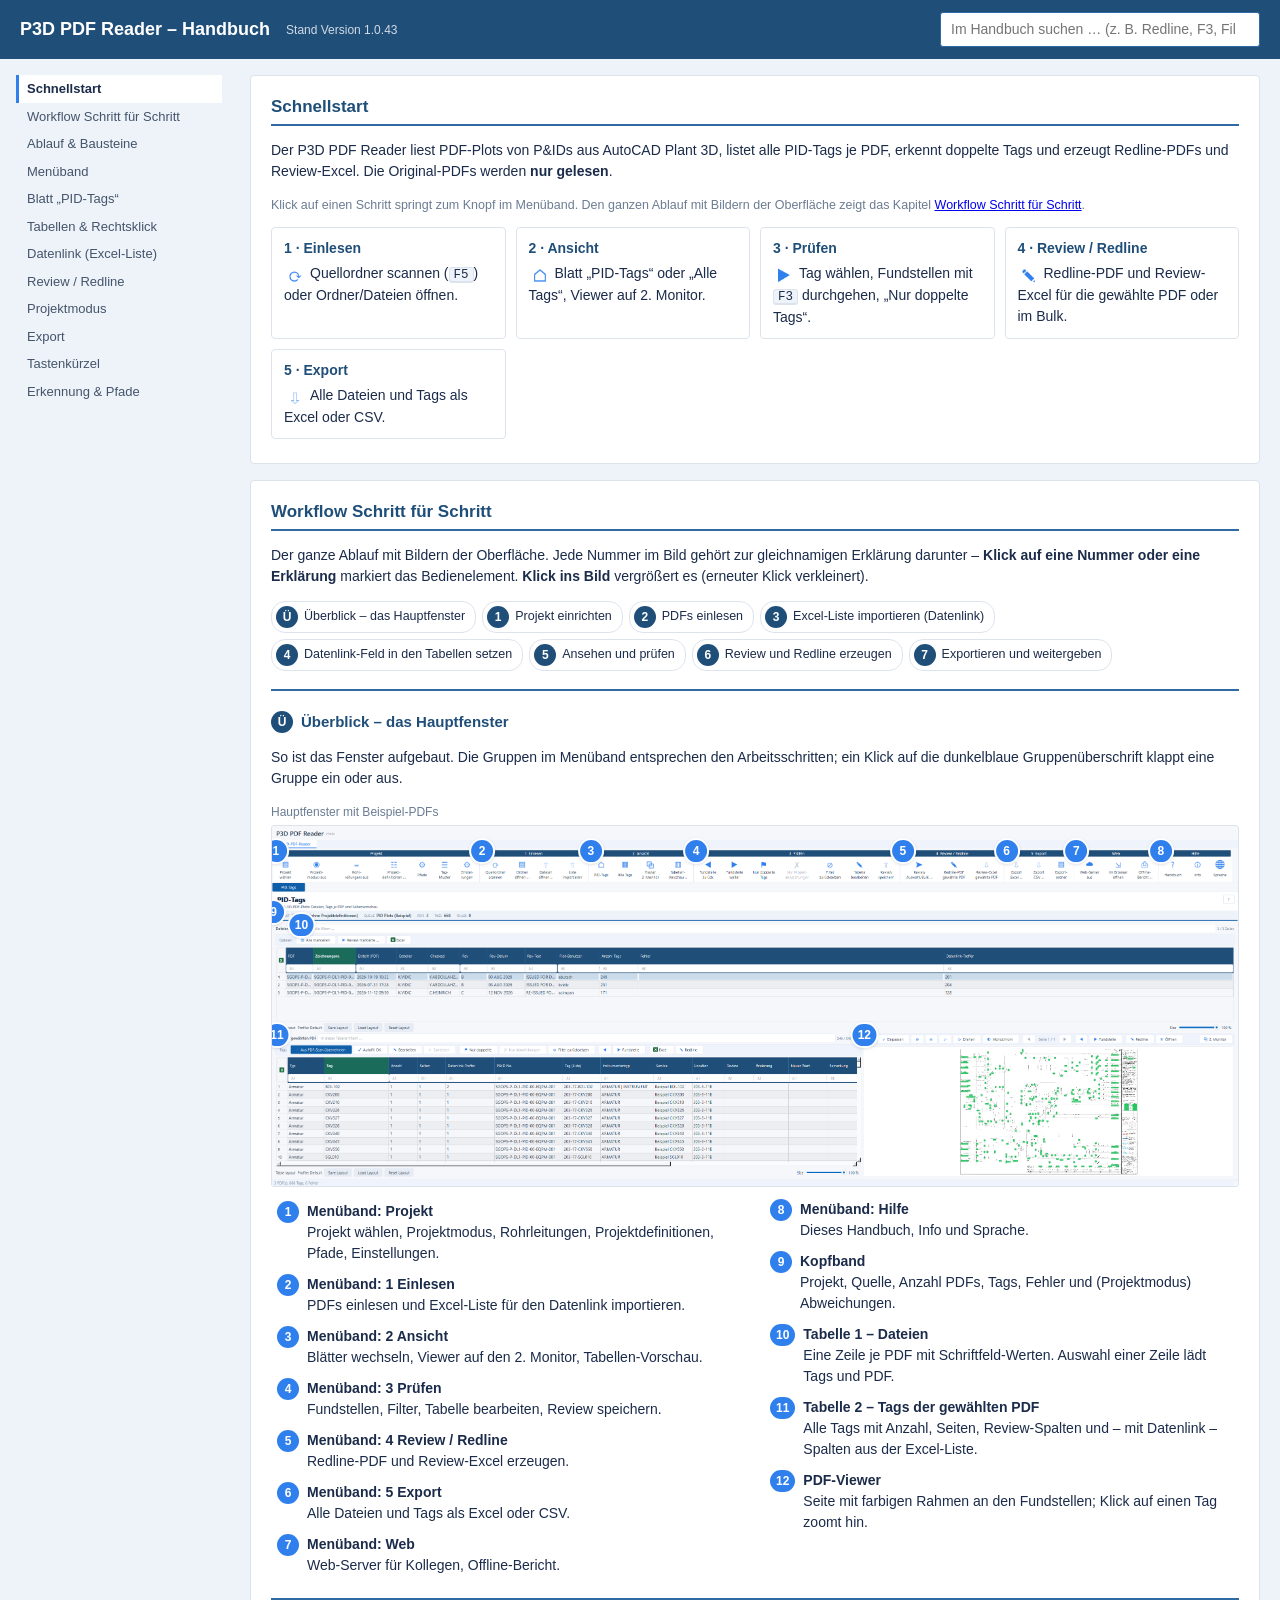
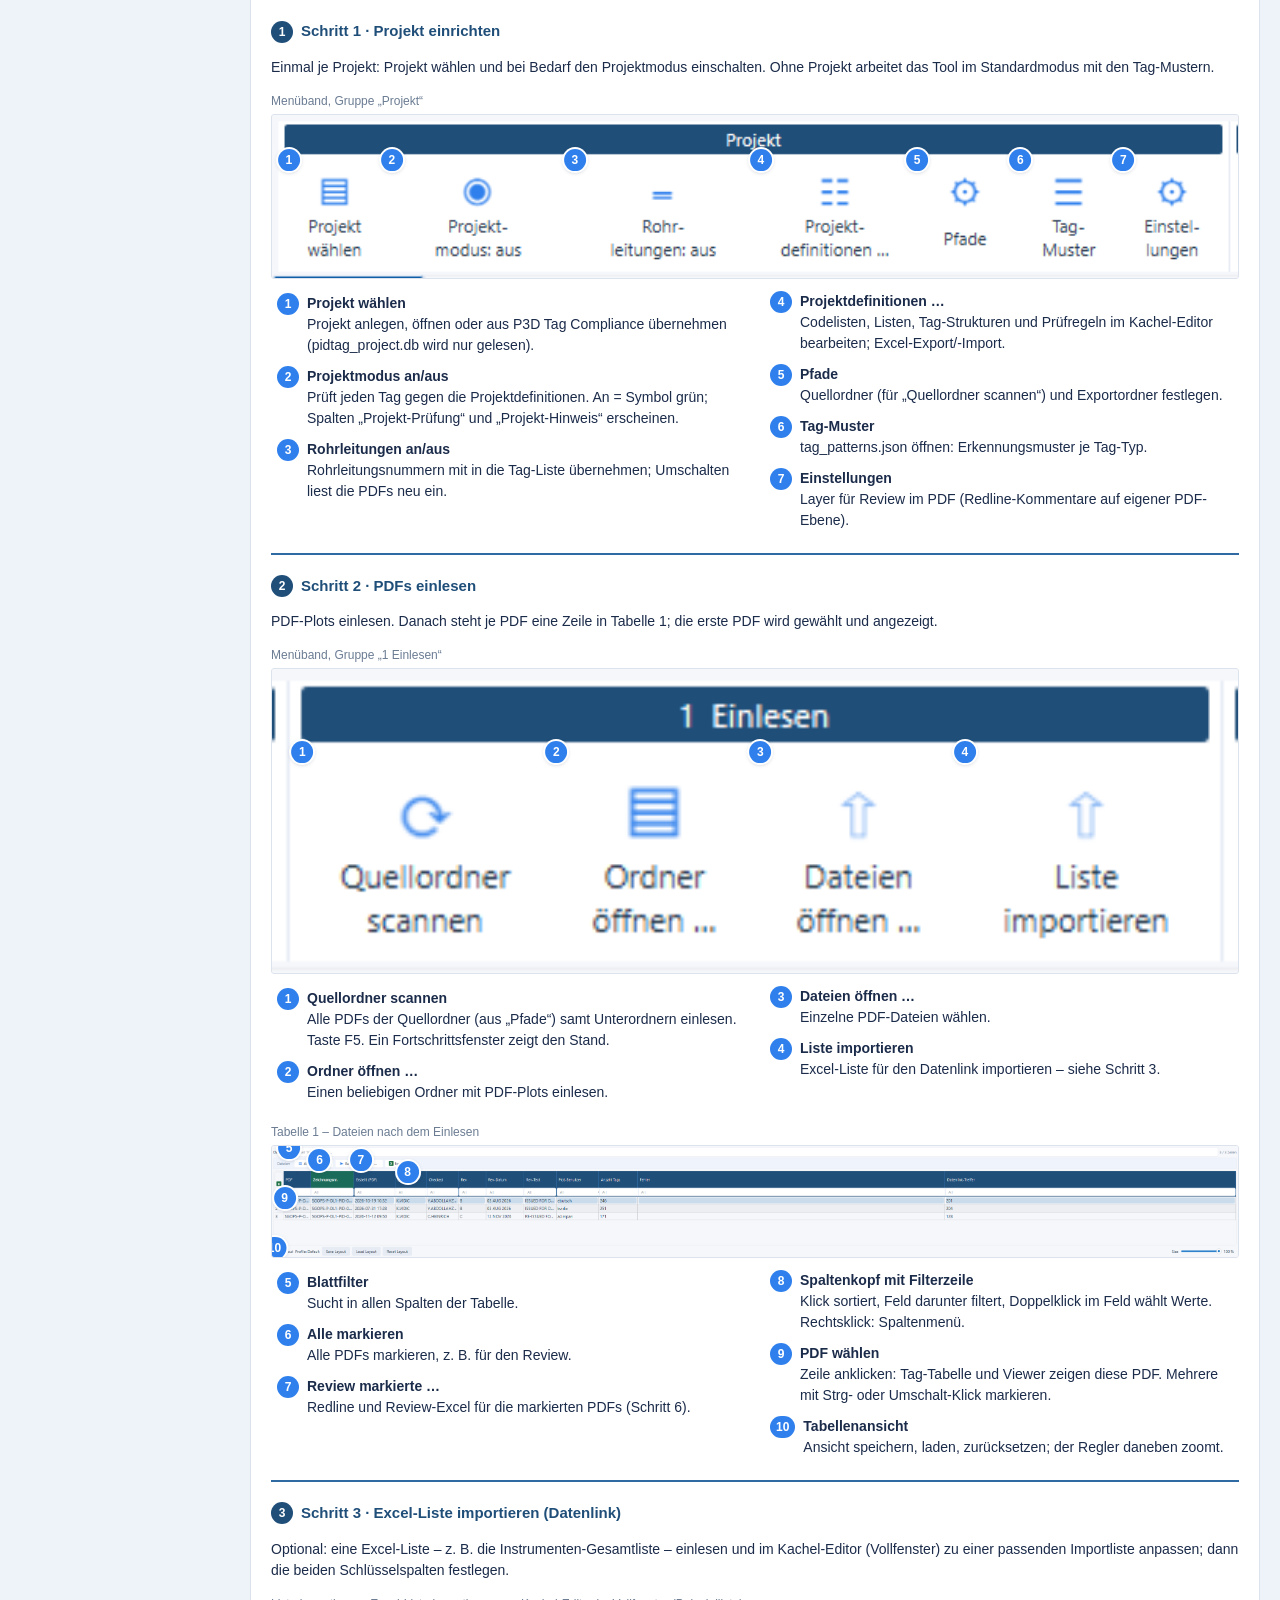
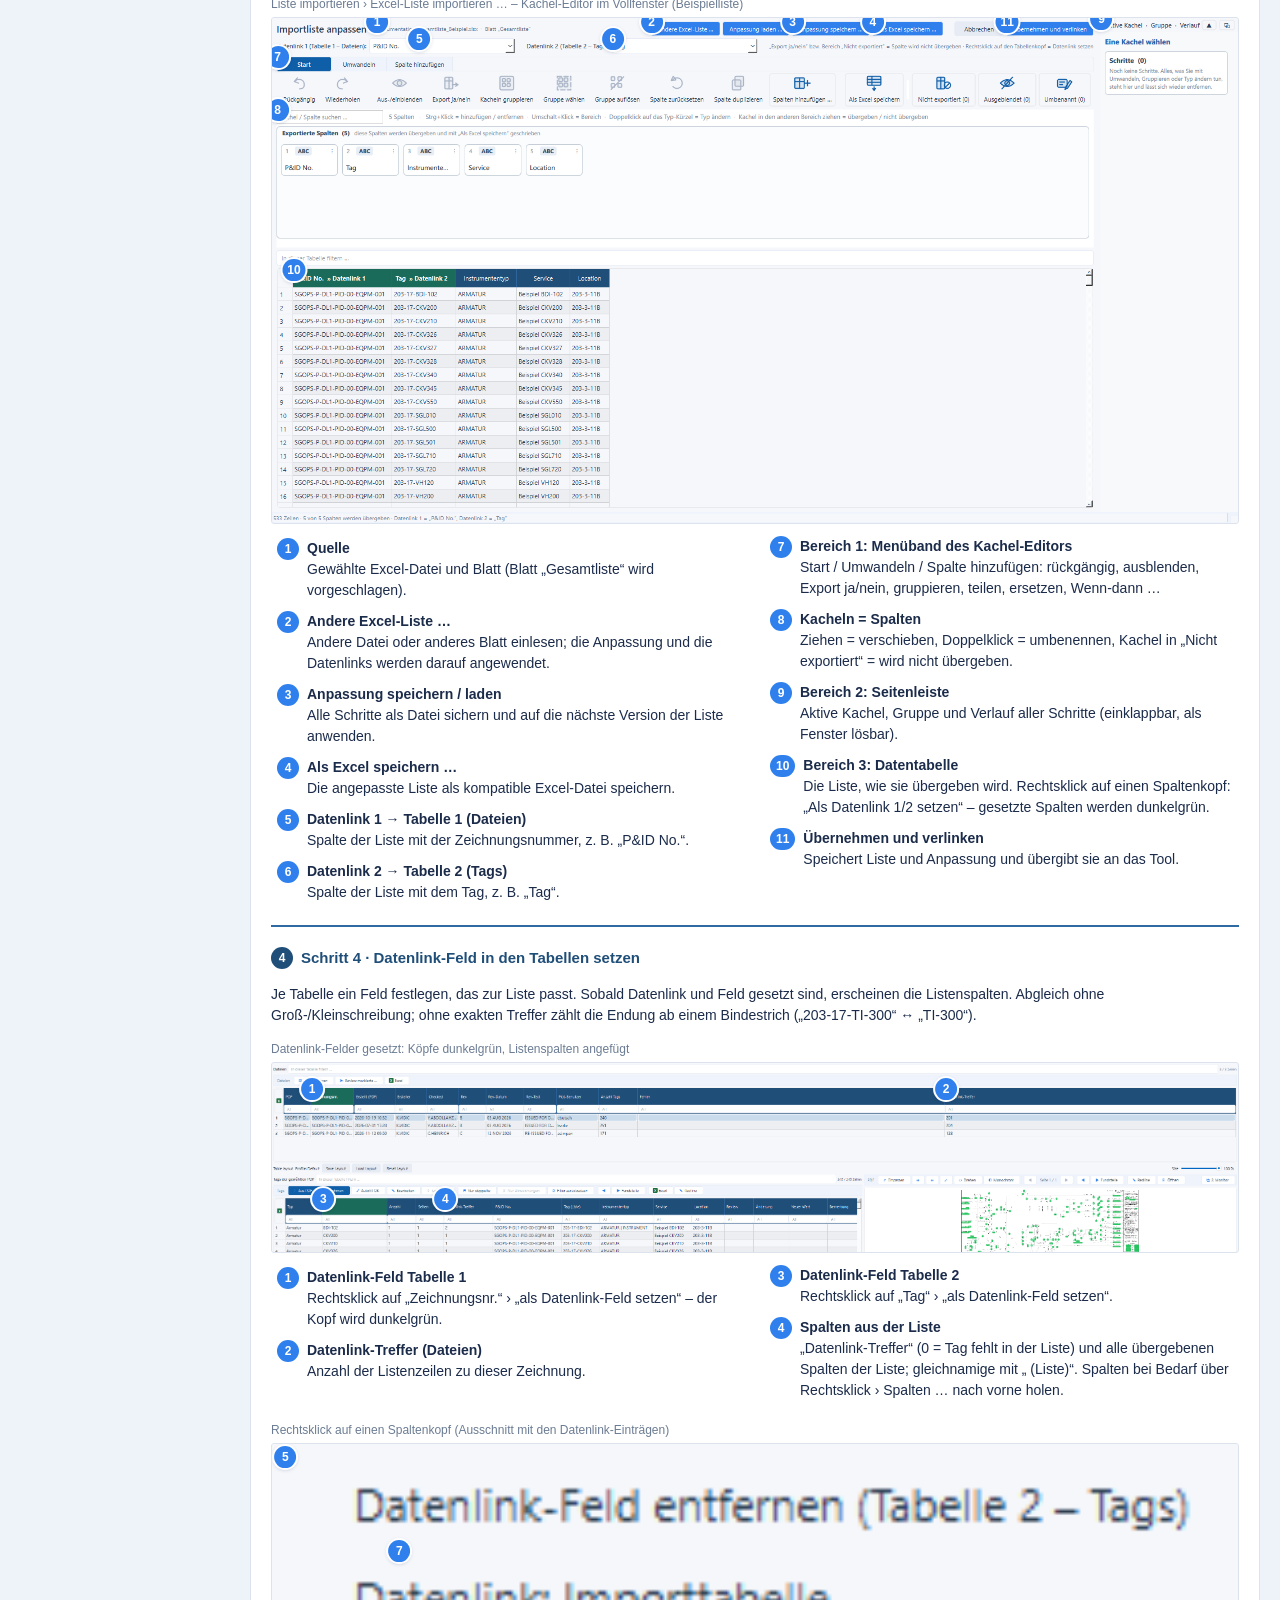
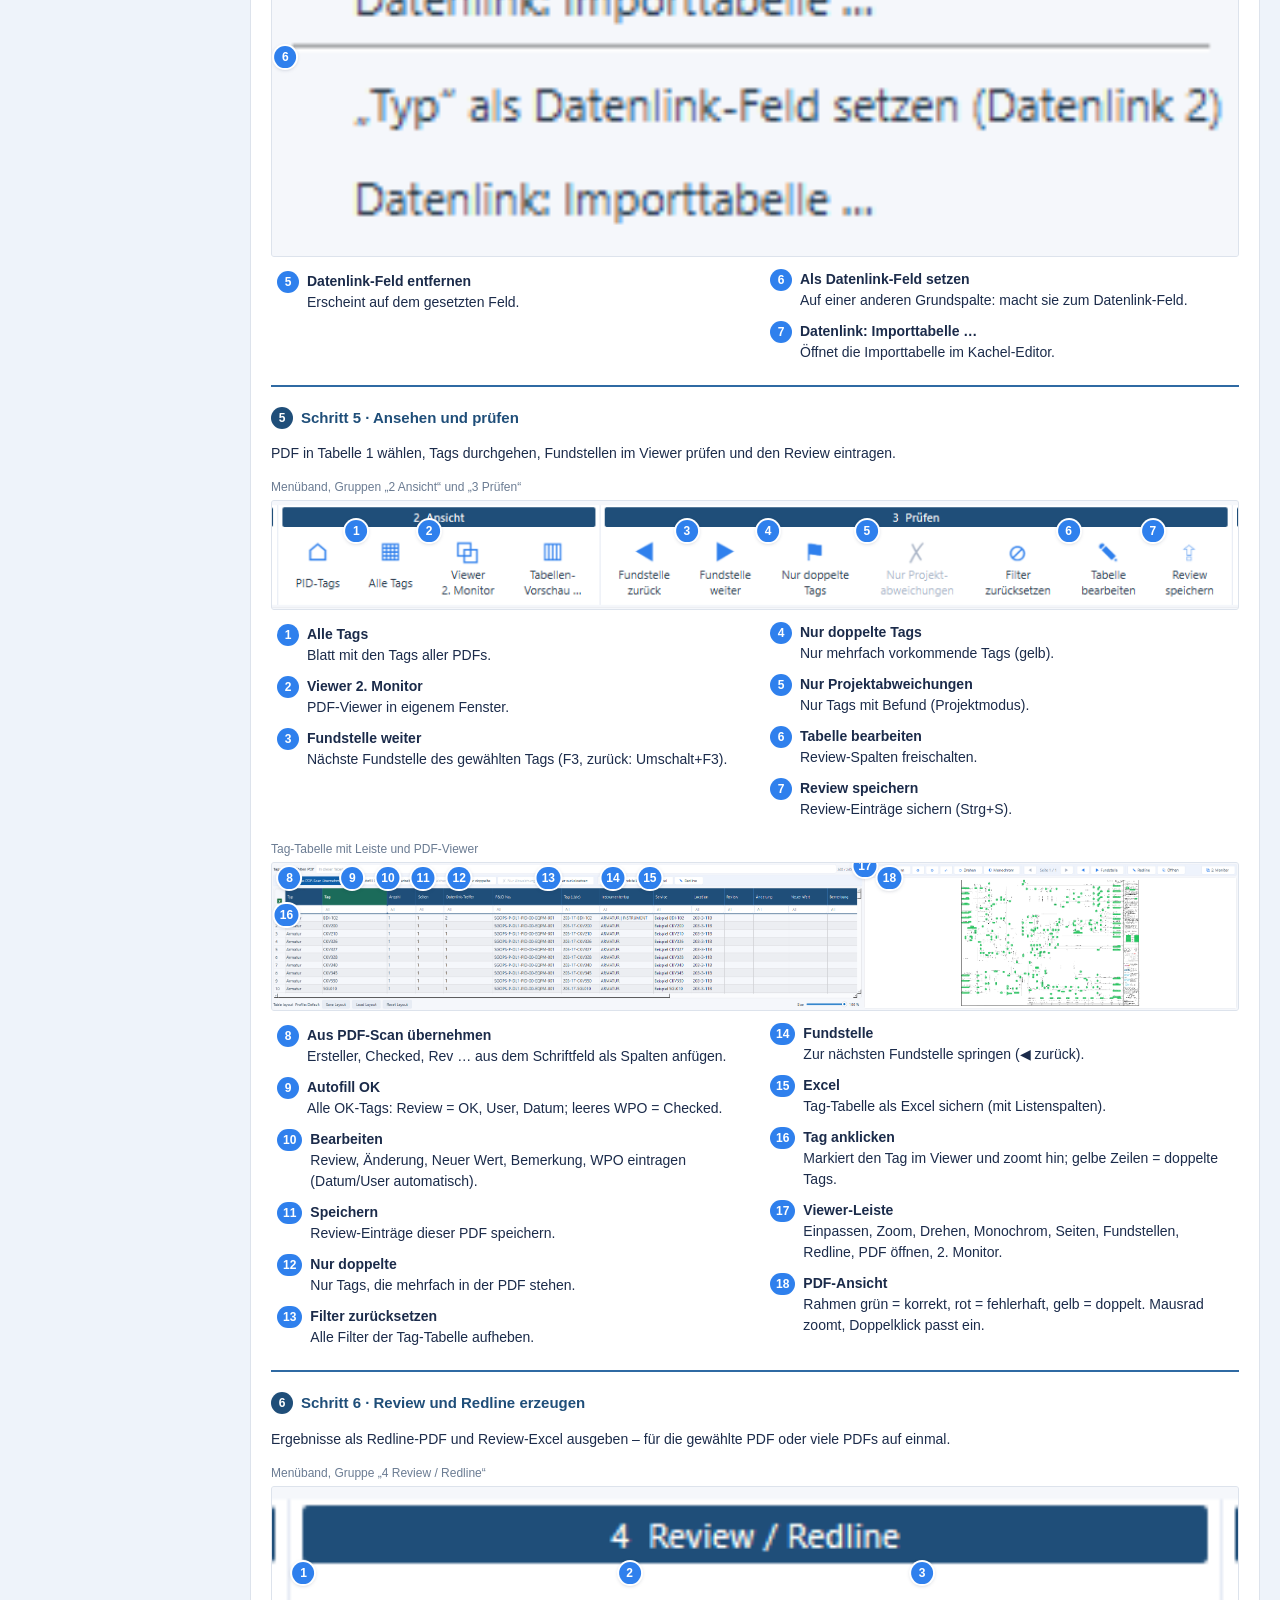
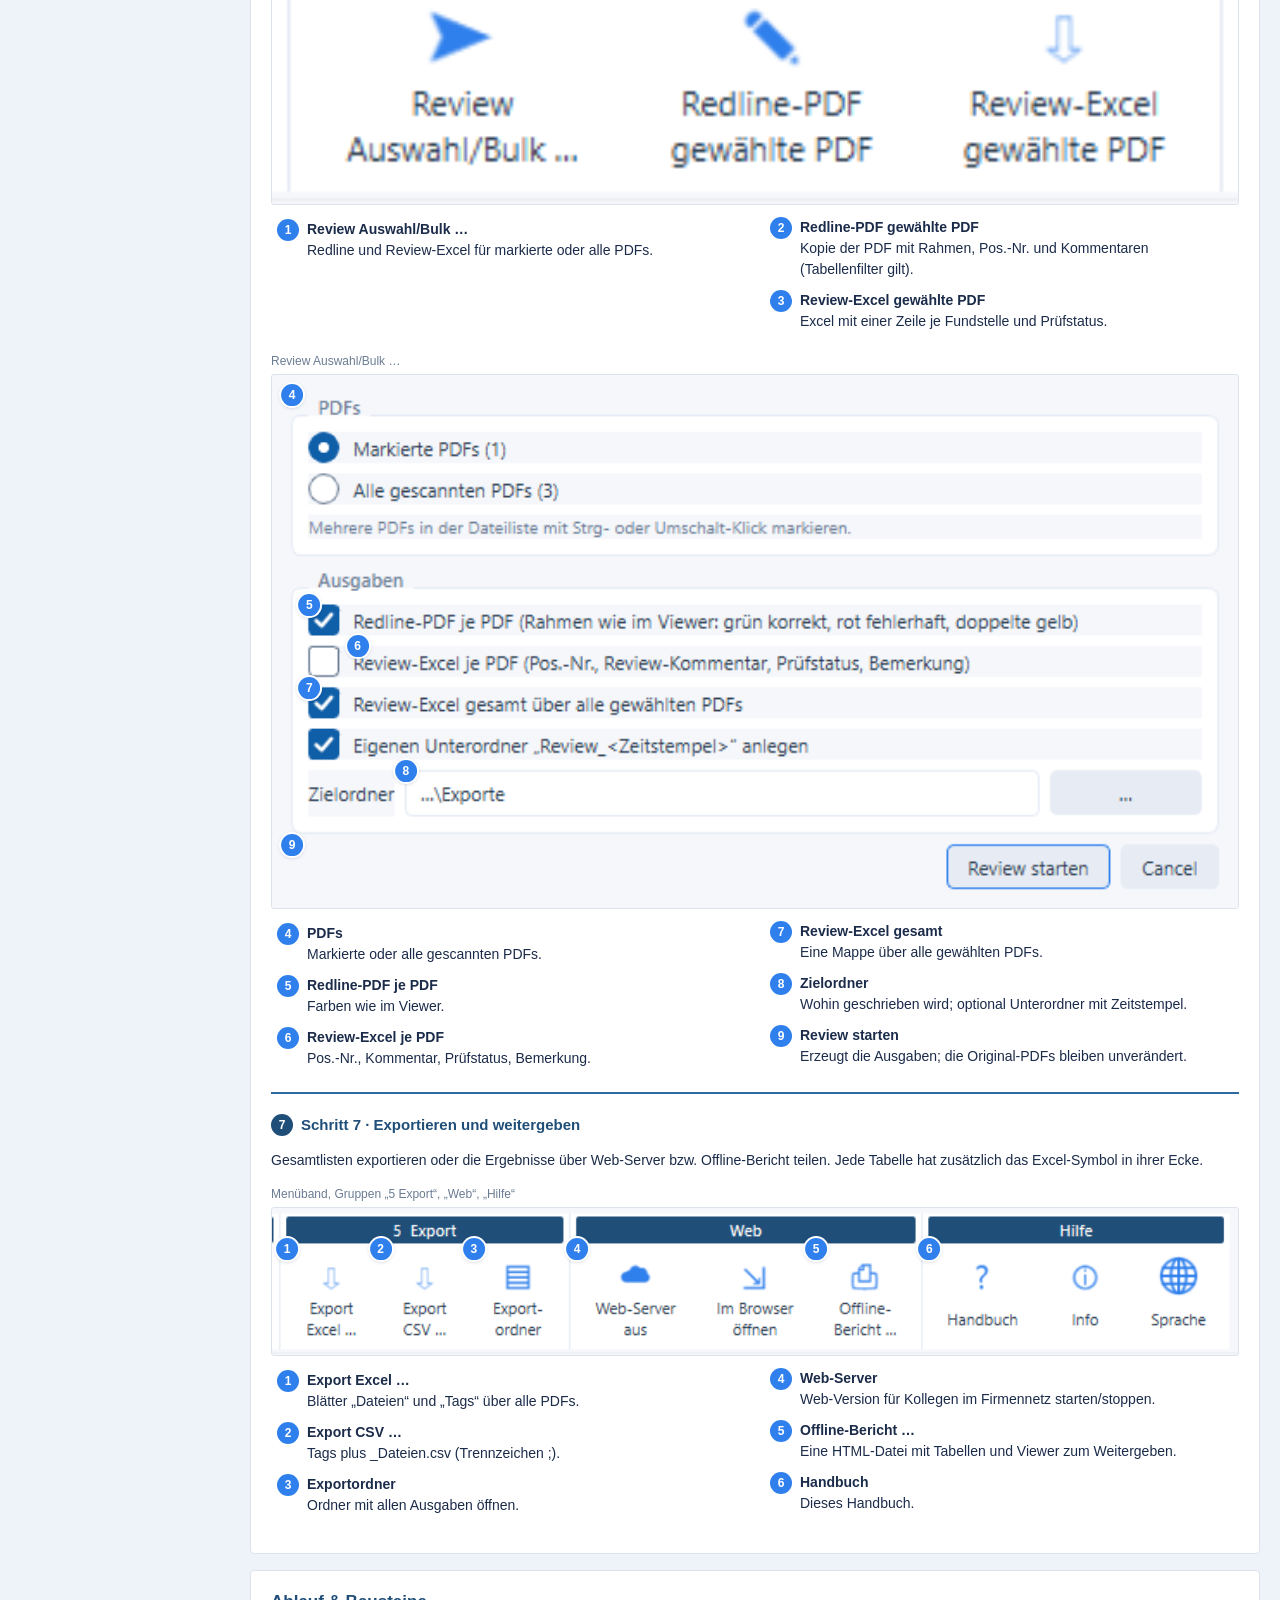
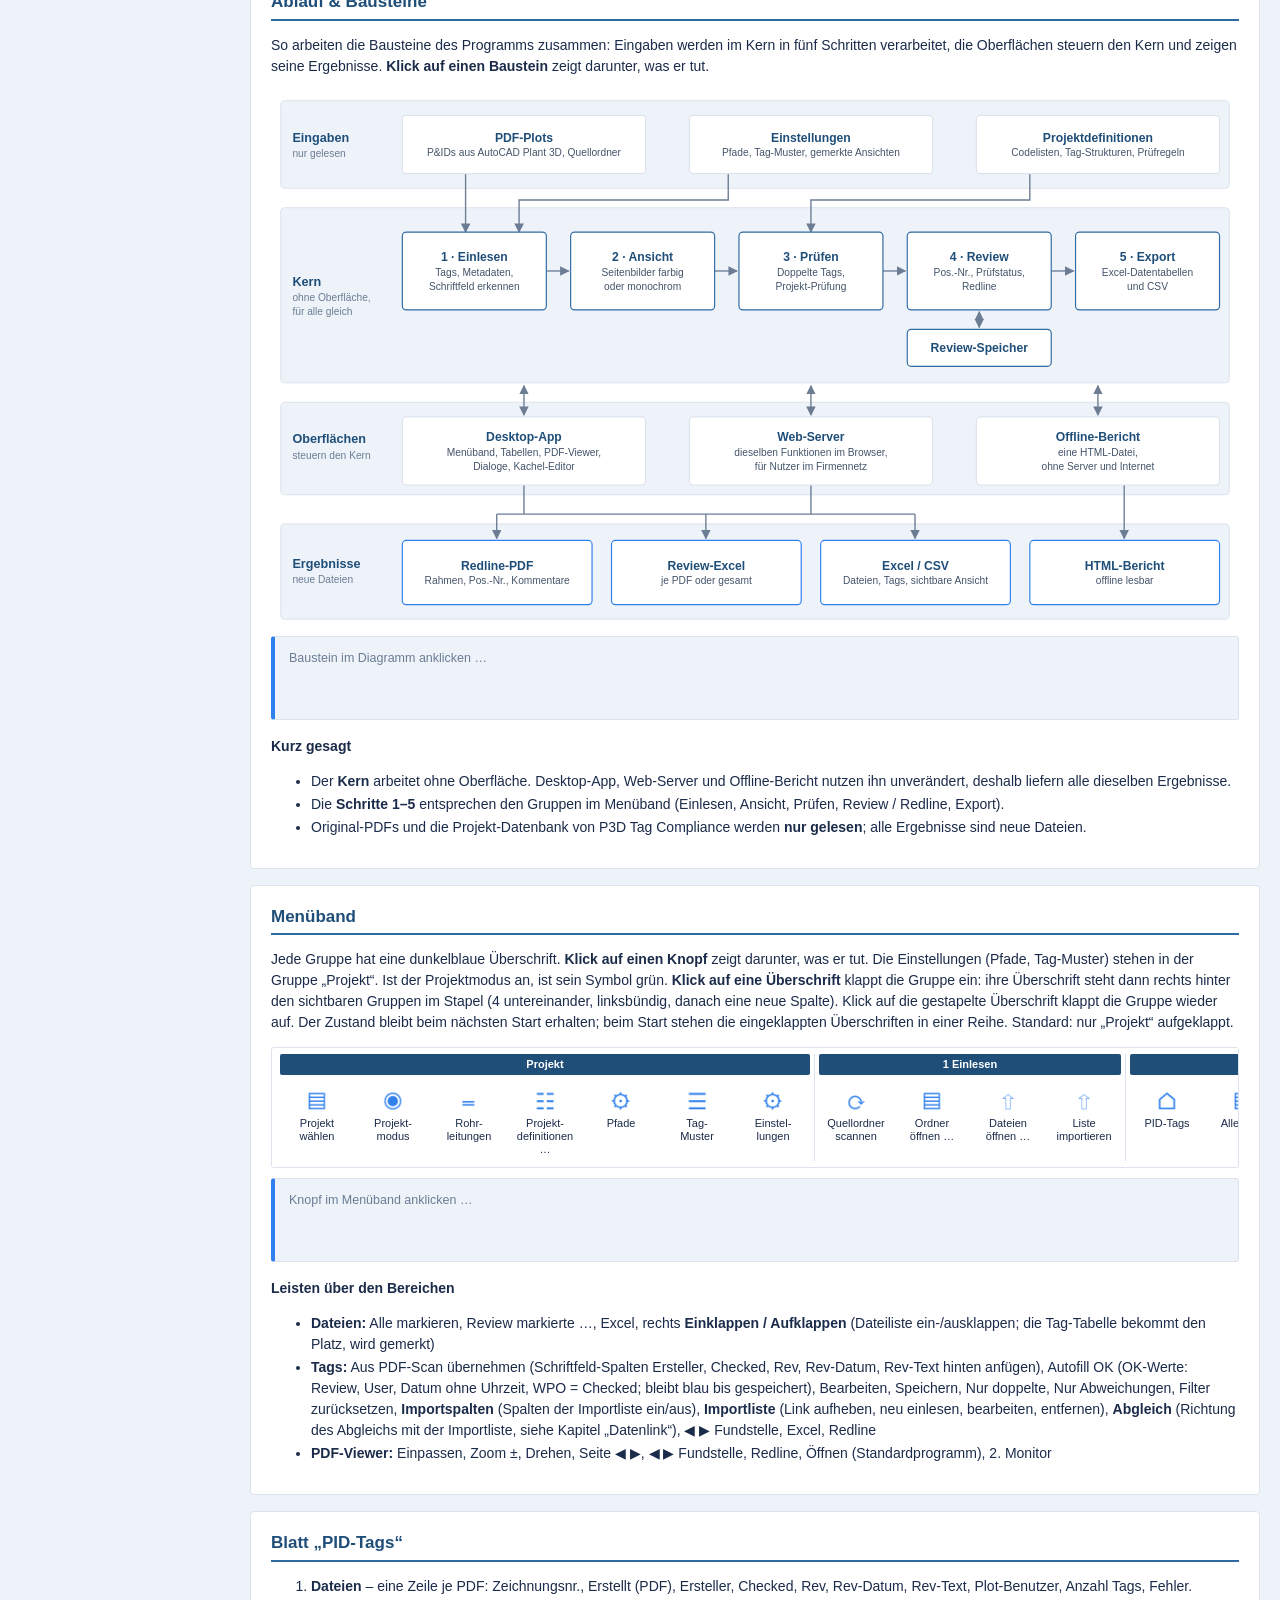
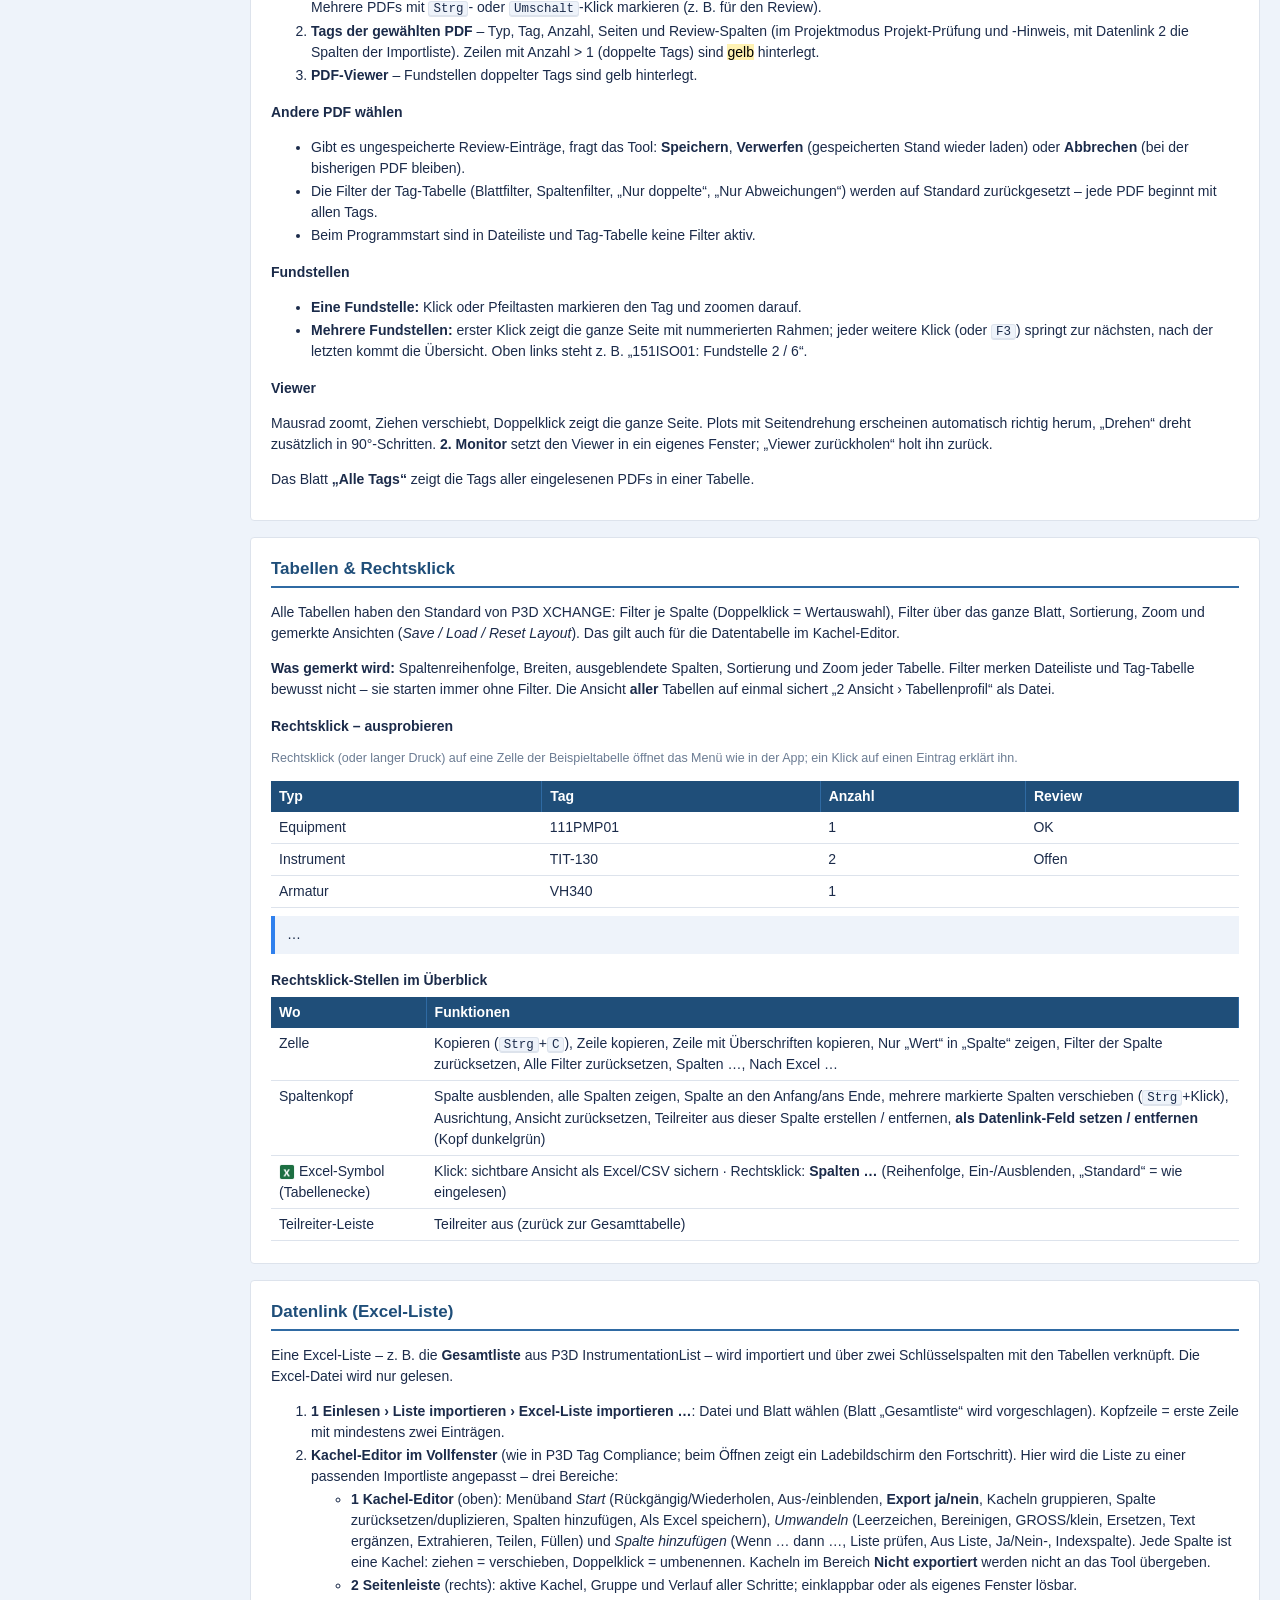
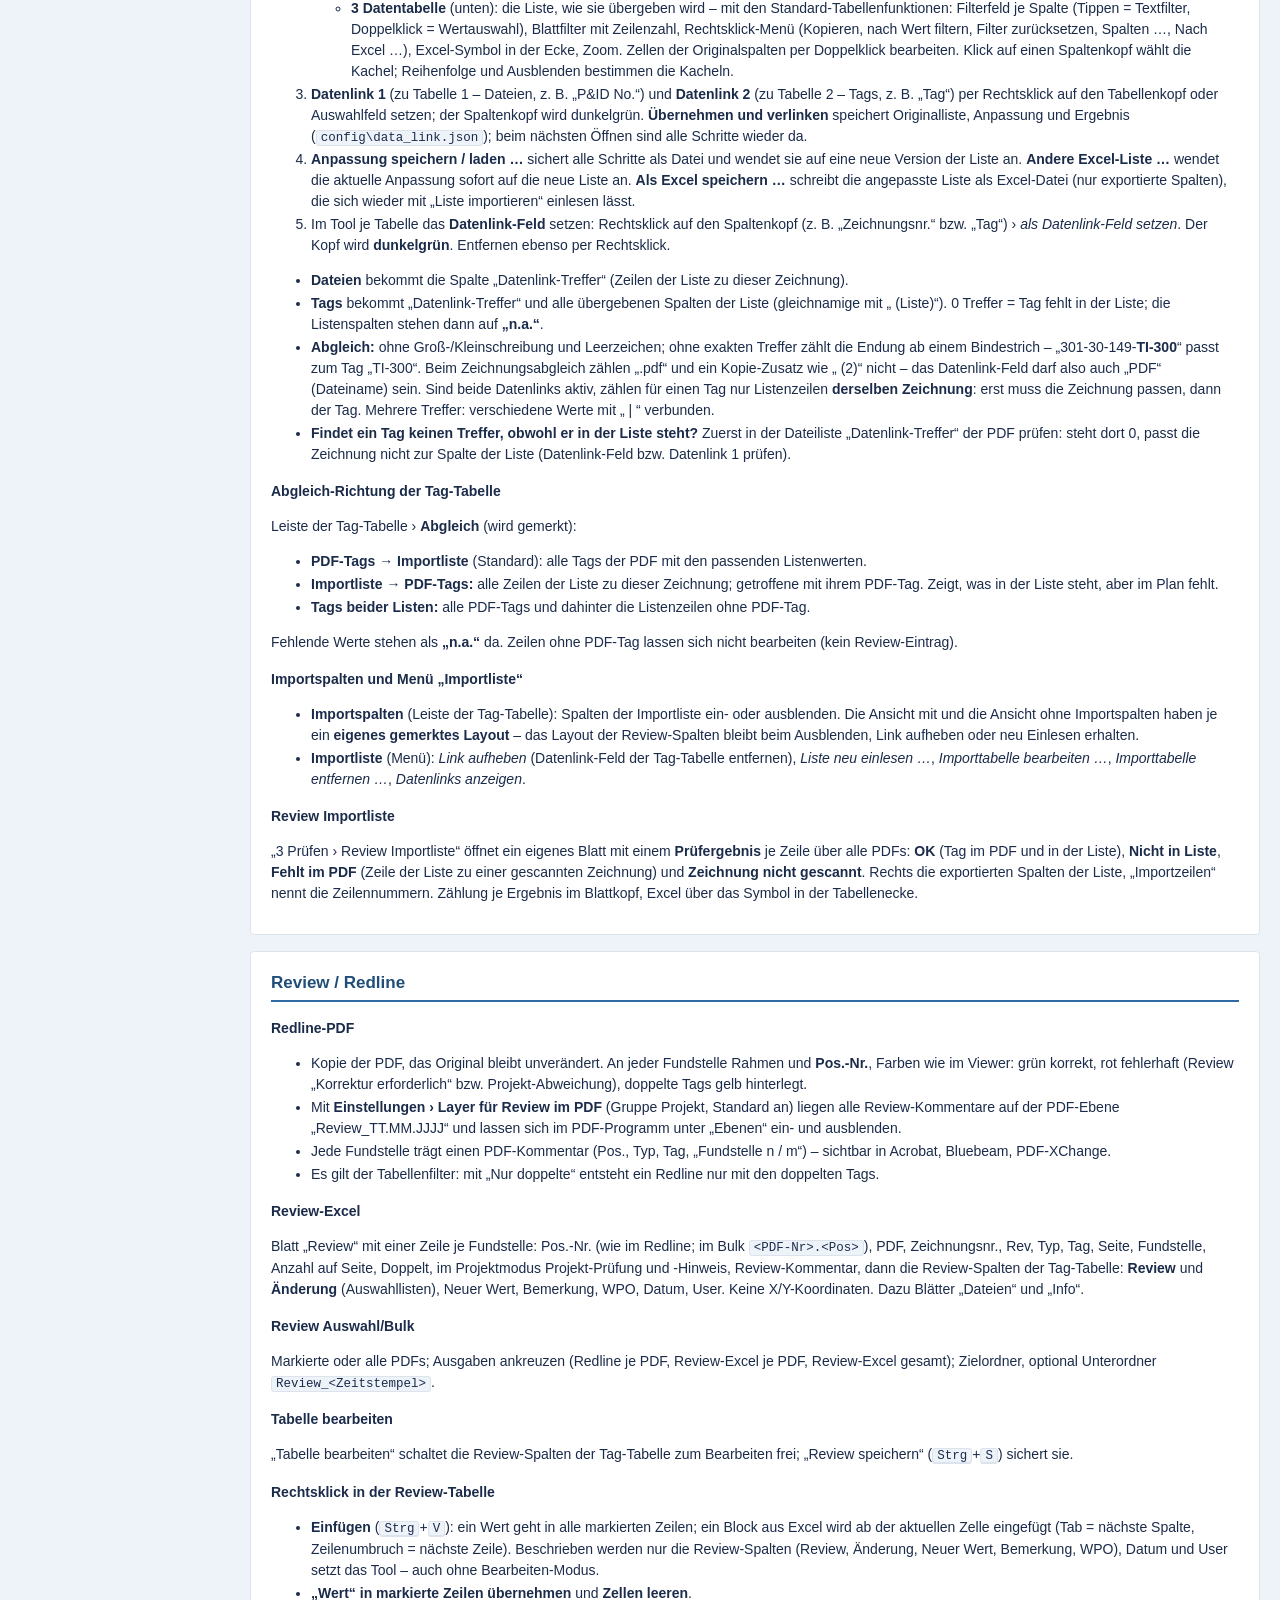
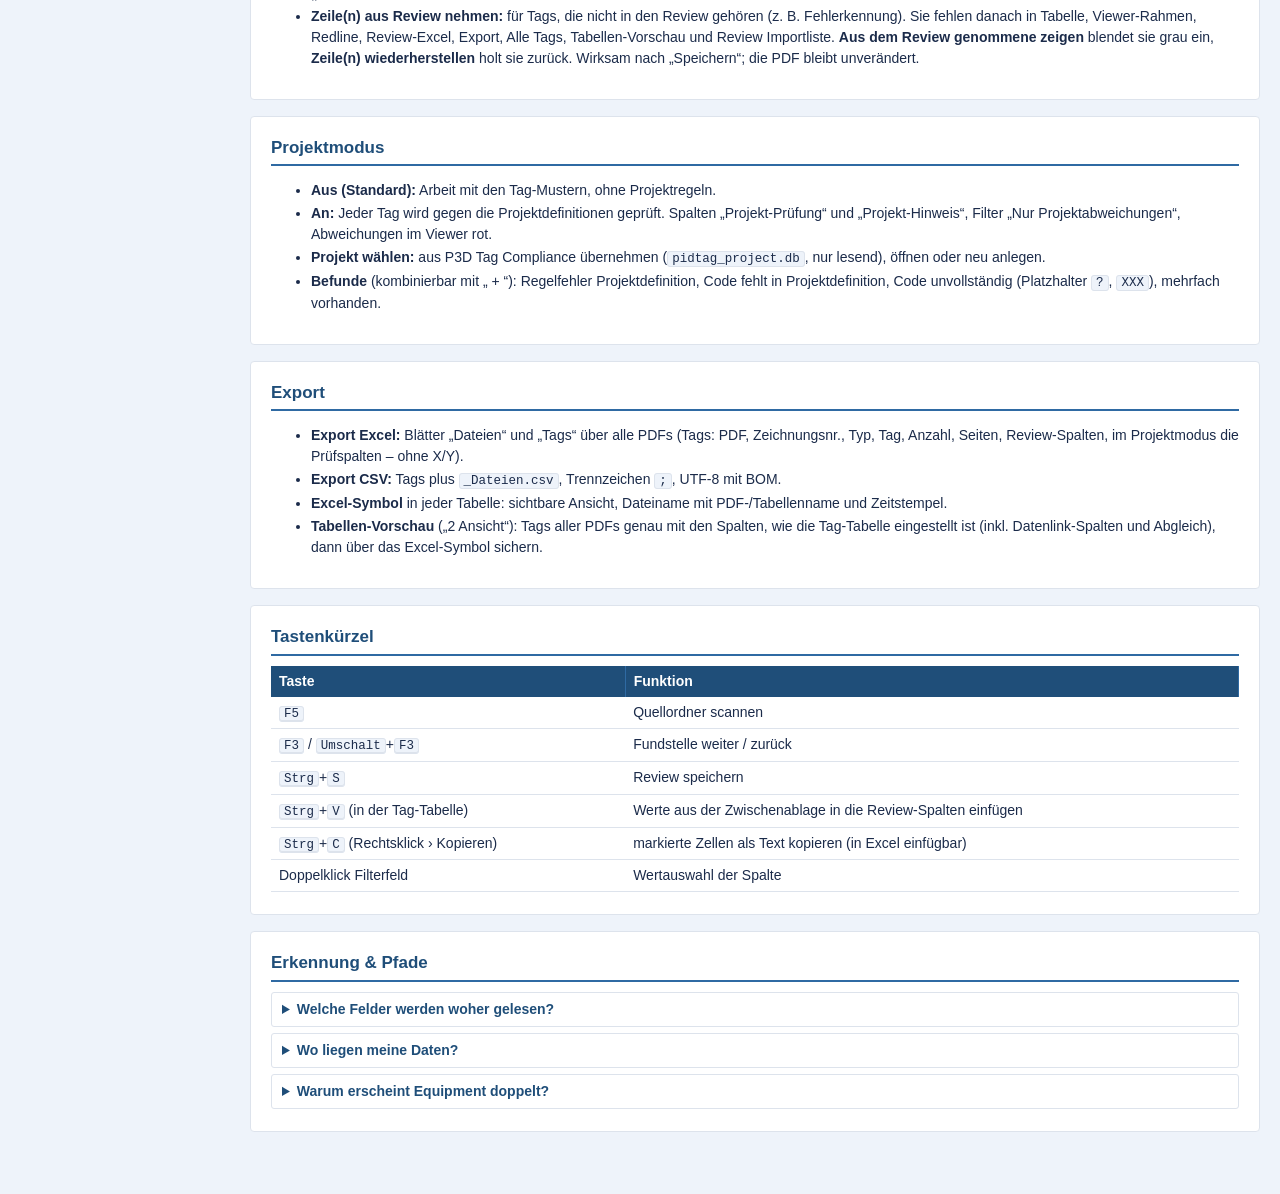
==== commit 9adaa0cd: "P3D PDF Reader 1.0.43: Importspalten, Dateiliste einklappbar, Review-Rechtsklick - Tag-Tabelle: Impo" ====
--- a/src/p3d_pdfreader/assets/help/handbuch.html
+++ b/src/p3d_pdfreader/assets/help/handbuch.html
@@ -114,7 +114,7 @@
 </head>
 <body>
 <header>
-  <h1>P3D PDF Reader – Handbuch</h1><span class="ver">Stand Version 1.0.42</span>
+  <h1>P3D PDF Reader – Handbuch</h1><span class="ver">Stand Version 1.0.43</span>
   <input id="q" type="search" placeholder="Im Handbuch suchen … (z. B. Redline, F3, Filter)" aria-label="Suchen">
 </header>
 <div class="wrap">
@@ -193,8 +193,8 @@
 <div class="detail" id="det"><div class="note">Knopf im Menüband anklicken …</div></div>
 <h3>Leisten über den Bereichen</h3>
 <ul>
-  <li><b>Dateien:</b> Alle markieren, Review markierte …, Excel</li>
-  <li><b>Tags:</b> Aus PDF-Scan übernehmen (Schriftfeld-Spalten Ersteller, Checked, Rev, Rev-Datum, Rev-Text hinten anfügen), Autofill OK (OK-Werte: Review, User, Datum ohne Uhrzeit, WPO = Checked), Bearbeiten, Speichern, Nur doppelte, Nur Abweichungen, Filter zurücksetzen, <b>Abgleich</b> (Richtung des Abgleichs mit der Importliste, siehe Kapitel „Datenlink“), ◀ ▶ Fundstelle, Excel, Redline</li>
+  <li><b>Dateien:</b> Alle markieren, Review markierte …, Excel, rechts <b>Einklappen / Aufklappen</b> (Dateiliste ein-/ausklappen; die Tag-Tabelle bekommt den Platz, wird gemerkt)</li>
+  <li><b>Tags:</b> Aus PDF-Scan übernehmen (Schriftfeld-Spalten Ersteller, Checked, Rev, Rev-Datum, Rev-Text hinten anfügen), Autofill OK (OK-Werte: Review, User, Datum ohne Uhrzeit, WPO = Checked; bleibt blau bis gespeichert), Bearbeiten, Speichern, Nur doppelte, Nur Abweichungen, Filter zurücksetzen, <b>Importspalten</b> (Spalten der Importliste ein/aus), <b>Importliste</b> (Link aufheben, neu einlesen, bearbeiten, entfernen), <b>Abgleich</b> (Richtung des Abgleichs mit der Importliste, siehe Kapitel „Datenlink“), ◀ ▶ Fundstelle, Excel, Redline</li>
   <li><b>PDF-Viewer:</b> Einpassen, Zoom ±, Drehen, Seite ◀ ▶, ◀ ▶ Fundstelle, Redline, Öffnen (Standardprogramm), 2. Monitor</li>
 </ul>
 </section>
@@ -281,6 +281,11 @@
   <li><b>Tags beider Listen:</b> alle PDF-Tags und dahinter die Listenzeilen ohne PDF-Tag.</li>
 </ul>
 <p>Fehlende Werte stehen als <b>„n.a.“</b> da. Zeilen ohne PDF-Tag lassen sich nicht bearbeiten (kein Review-Eintrag).</p>
+<h3>Importspalten und Menü „Importliste“</h3>
+<ul>
+  <li><b>Importspalten</b> (Leiste der Tag-Tabelle): Spalten der Importliste ein- oder ausblenden. Die Ansicht mit und die Ansicht ohne Importspalten haben je ein <b>eigenes gemerktes Layout</b> – das Layout der Review-Spalten bleibt beim Ausblenden, Link aufheben oder neu Einlesen erhalten.</li>
+  <li><b>Importliste</b> (Menü): <i>Link aufheben</i> (Datenlink-Feld der Tag-Tabelle entfernen), <i>Liste neu einlesen …</i>, <i>Importtabelle bearbeiten …</i>, <i>Importtabelle entfernen …</i>, <i>Datenlinks anzeigen</i>.</li>
+</ul>
 <h3>Review Importliste</h3>
 <p>„3 Prüfen › Review Importliste“ öffnet ein eigenes Blatt mit einem <b>Prüfergebnis</b> je Zeile über alle PDFs: <b>OK</b> (Tag im PDF und in der Liste), <b>Nicht in Liste</b>, <b>Fehlt im PDF</b> (Zeile der Liste zu einer gescannten Zeichnung) und <b>Zeichnung nicht gescannt</b>. Rechts die exportierten Spalten der Liste, „Importzeilen“ nennt die Zeilennummern. Zählung je Ergebnis im Blattkopf, Excel über das Symbol in der Tabellenecke.</p>
 </section>
@@ -300,6 +305,12 @@
 <p>Markierte oder alle PDFs; Ausgaben ankreuzen (Redline je PDF, Review-Excel je PDF, Review-Excel gesamt); Zielordner, optional Unterordner <code>Review_&lt;Zeitstempel&gt;</code>.</p>
 <h3>Tabelle bearbeiten</h3>
 <p>„Tabelle bearbeiten“ schaltet die Review-Spalten der Tag-Tabelle zum Bearbeiten frei; „Review speichern“ (<kbd>Strg</kbd>+<kbd>S</kbd>) sichert sie.</p>
+<h3>Rechtsklick in der Review-Tabelle</h3>
+<ul>
+  <li><b>Einfügen</b> (<kbd>Strg</kbd>+<kbd>V</kbd>): ein Wert geht in alle markierten Zeilen; ein Block aus Excel wird ab der aktuellen Zelle eingefügt (Tab = nächste Spalte, Zeilenumbruch = nächste Zeile). Beschrieben werden nur die Review-Spalten (Review, Änderung, Neuer Wert, Bemerkung, WPO), Datum und User setzt das Tool – auch ohne Bearbeiten-Modus.</li>
+  <li><b>„Wert“ in markierte Zeilen übernehmen</b> und <b>Zellen leeren</b>.</li>
+  <li><b>Zeile(n) aus Review nehmen:</b> für Tags, die nicht in den Review gehören (z. B. Fehlerkennung). Sie fehlen danach in Tabelle, Viewer-Rahmen, Redline, Review-Excel, Export, Alle Tags, Tabellen-Vorschau und Review Importliste. <b>Aus dem Review genommene zeigen</b> blendet sie grau ein, <b>Zeile(n) wiederherstellen</b> holt sie zurück. Wirksam nach „Speichern“; die PDF bleibt unverändert.</li>
+</ul>
 </section>
 
 <section id="project" data-title="Projektmodus">
@@ -328,6 +339,7 @@
 <tr><td><kbd>F5</kbd></td><td>Quellordner scannen</td></tr>
 <tr><td><kbd>F3</kbd> / <kbd>Umschalt</kbd>+<kbd>F3</kbd></td><td>Fundstelle weiter / zurück</td></tr>
 <tr><td><kbd>Strg</kbd>+<kbd>S</kbd></td><td>Review speichern</td></tr>
+<tr><td><kbd>Strg</kbd>+<kbd>V</kbd> (in der Tag-Tabelle)</td><td>Werte aus der Zwischenablage in die Review-Spalten einfügen</td></tr>
 <tr><td><kbd>Strg</kbd>+<kbd>C</kbd> (Rechtsklick › Kopieren)</td><td>markierte Zellen als Text kopieren (in Excel einfügbar)</td></tr>
 <tr><td>Doppelklick Filterfeld</td><td>Wertauswahl der Spalte</td></tr>
 </tbody></table>
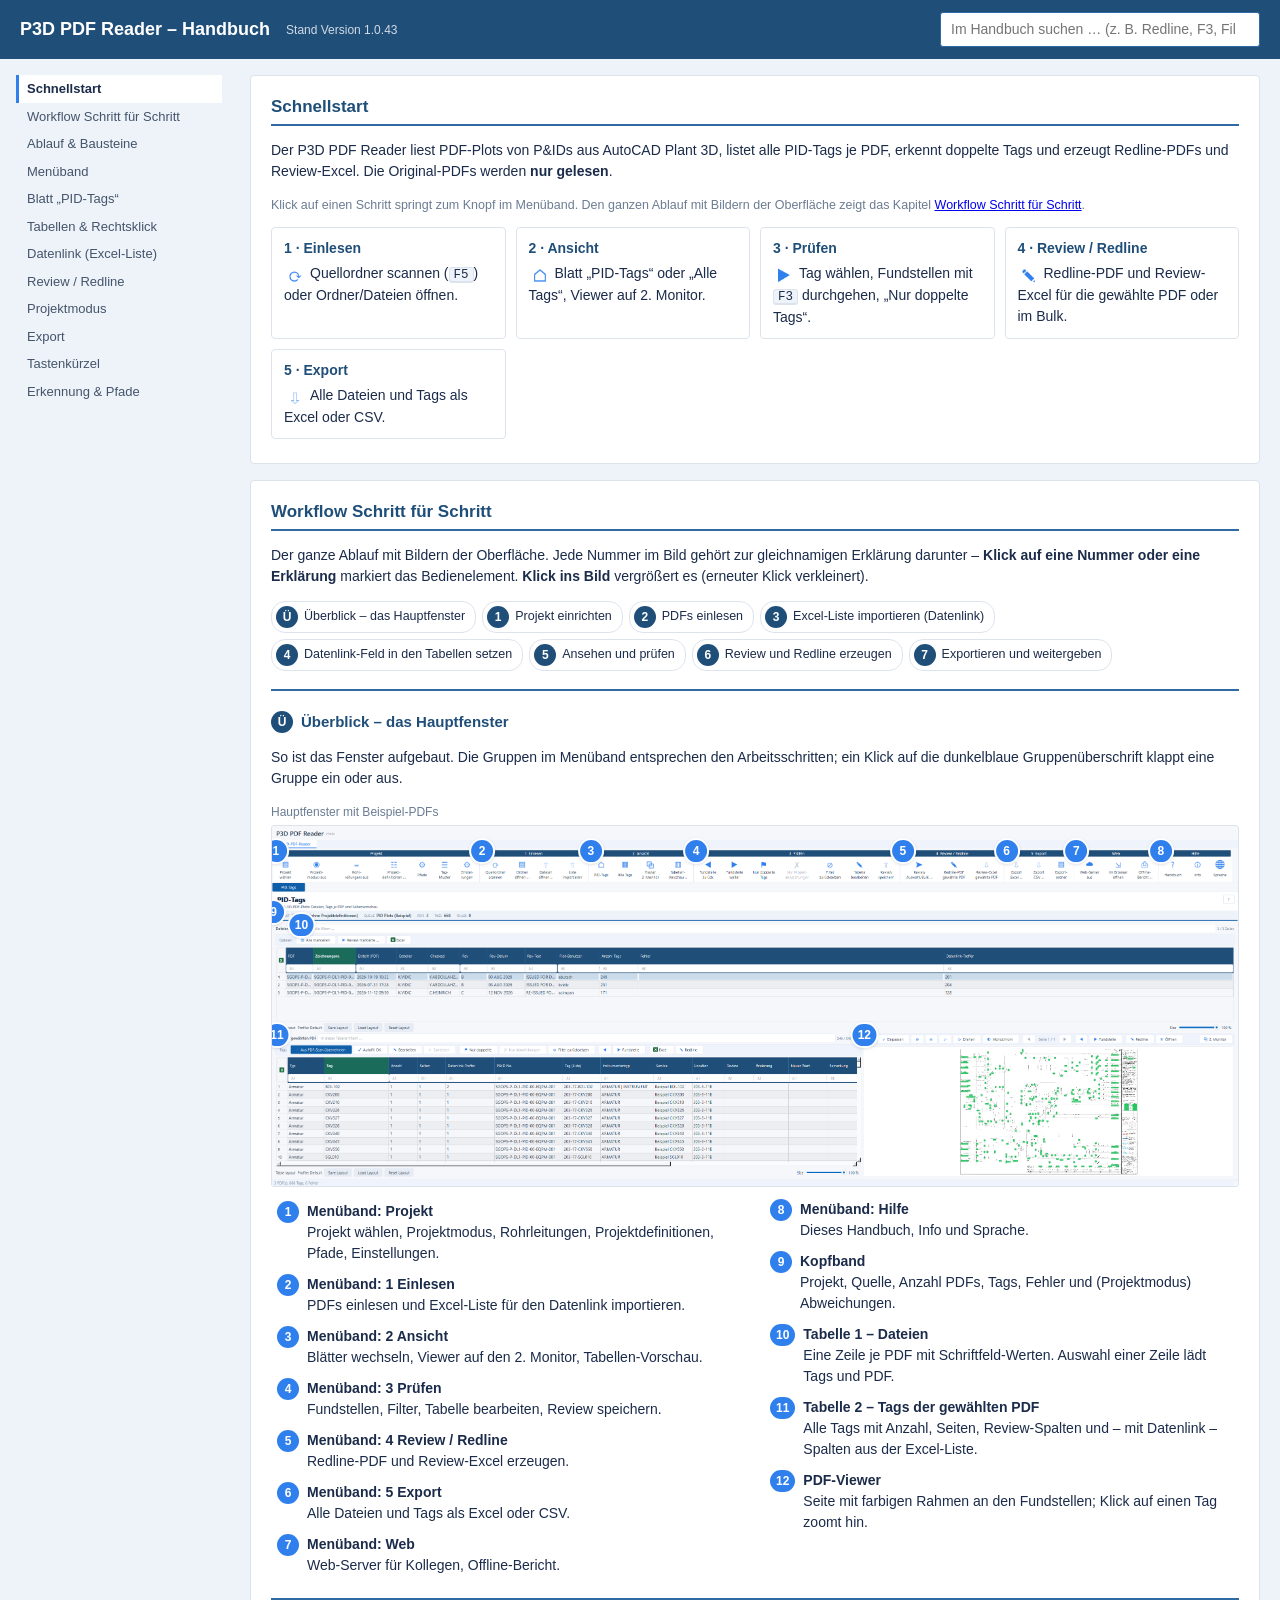
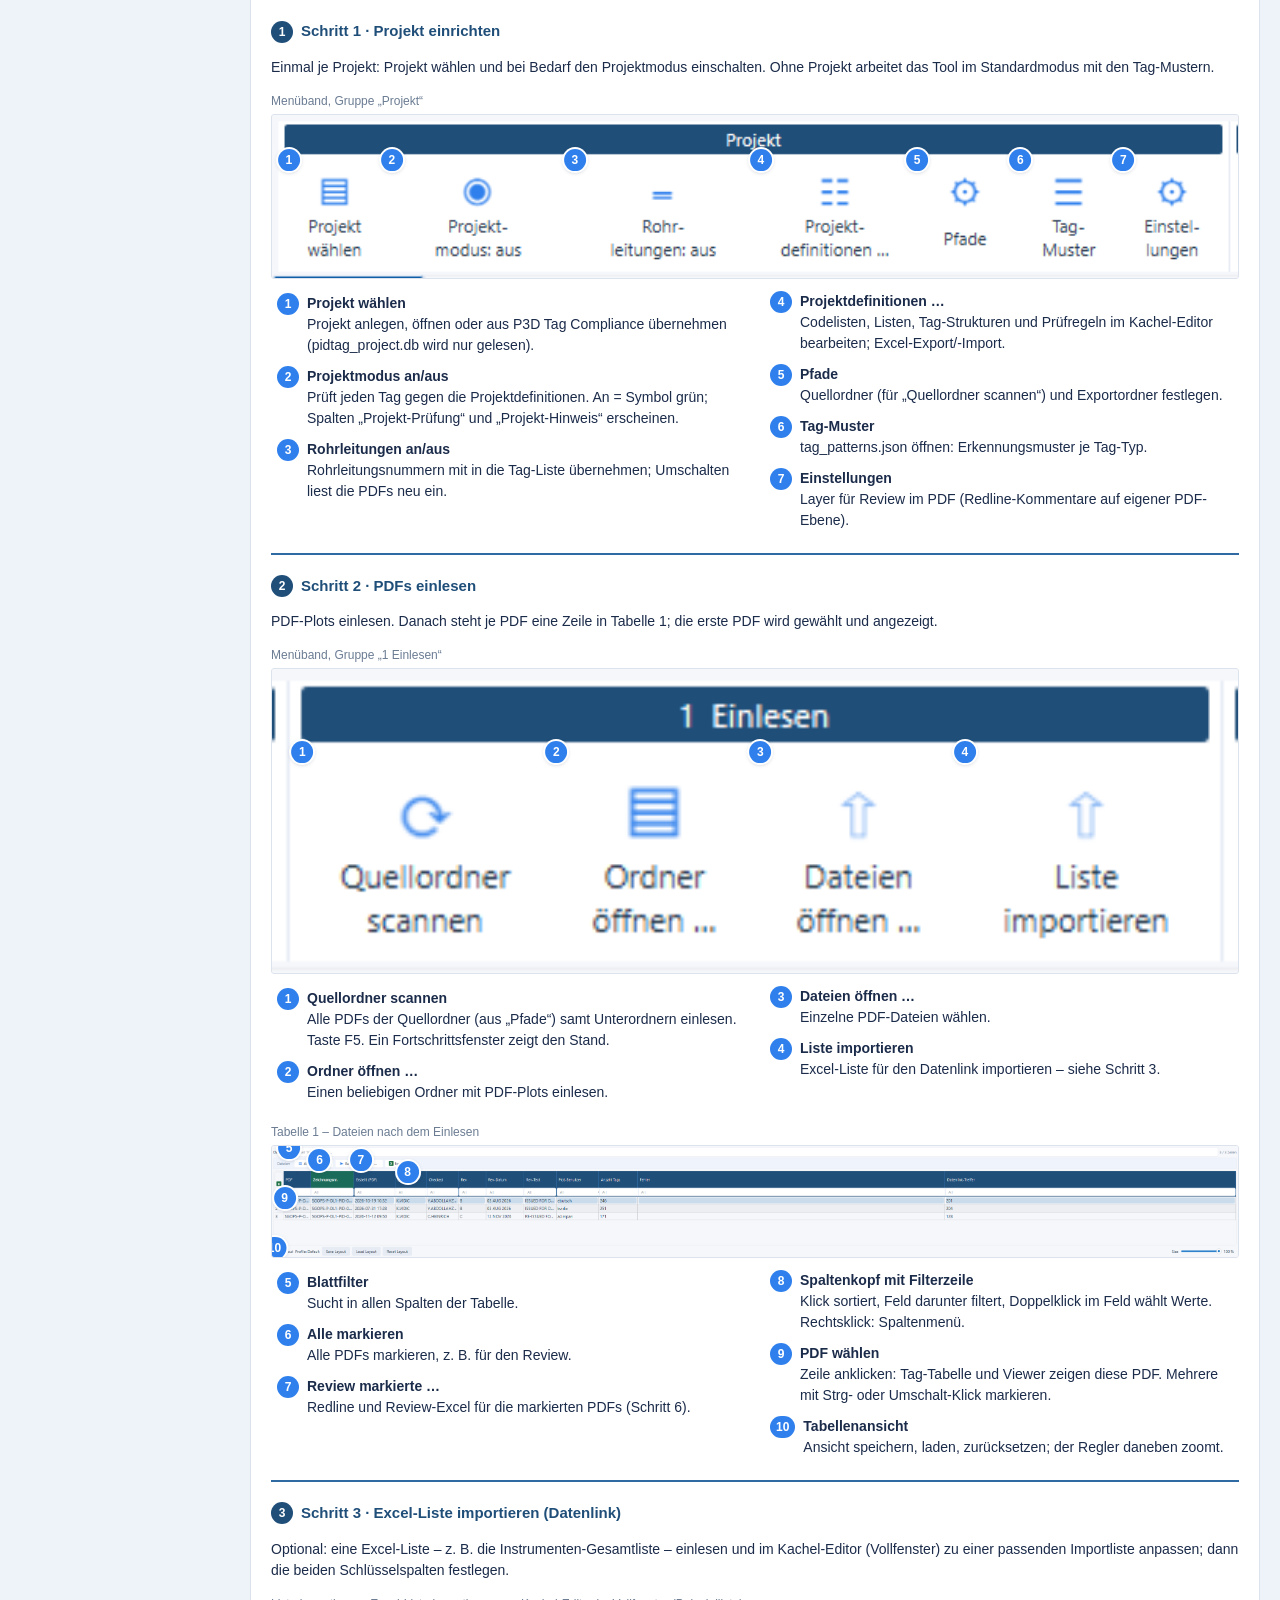
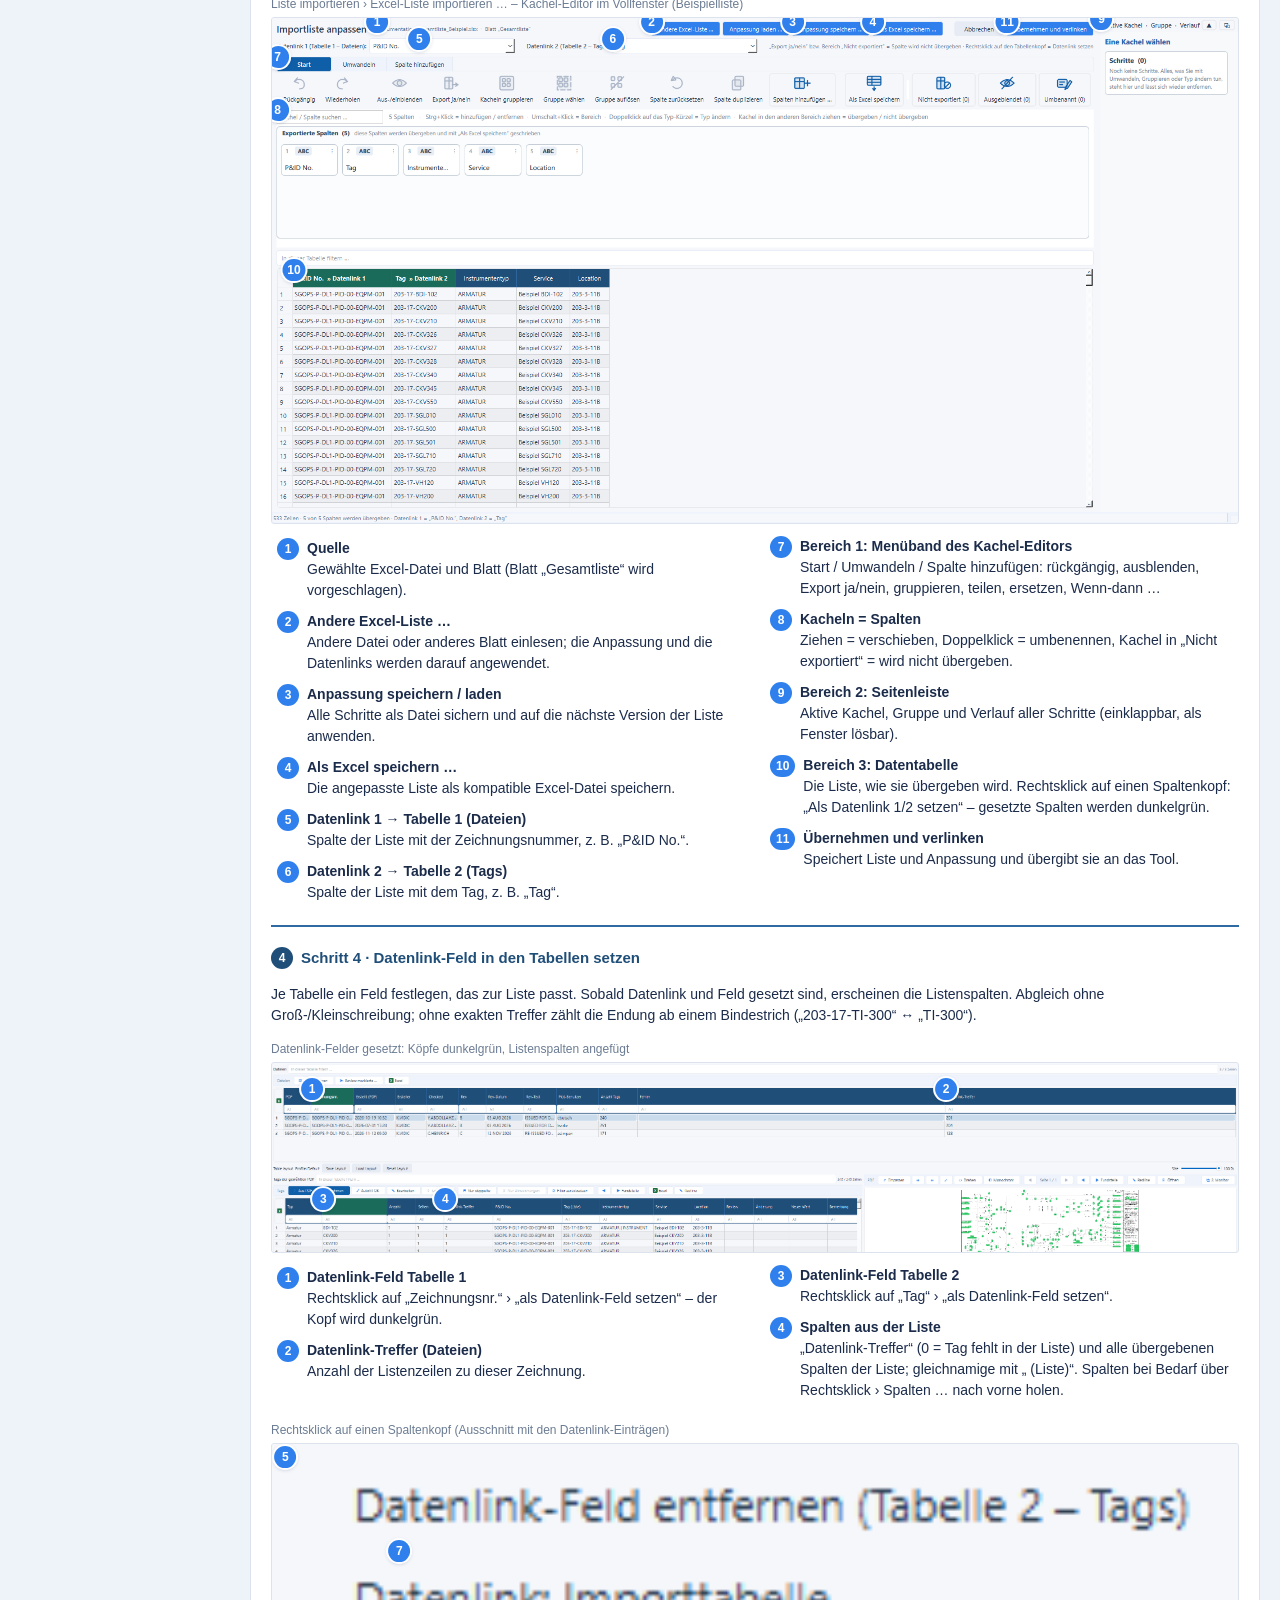
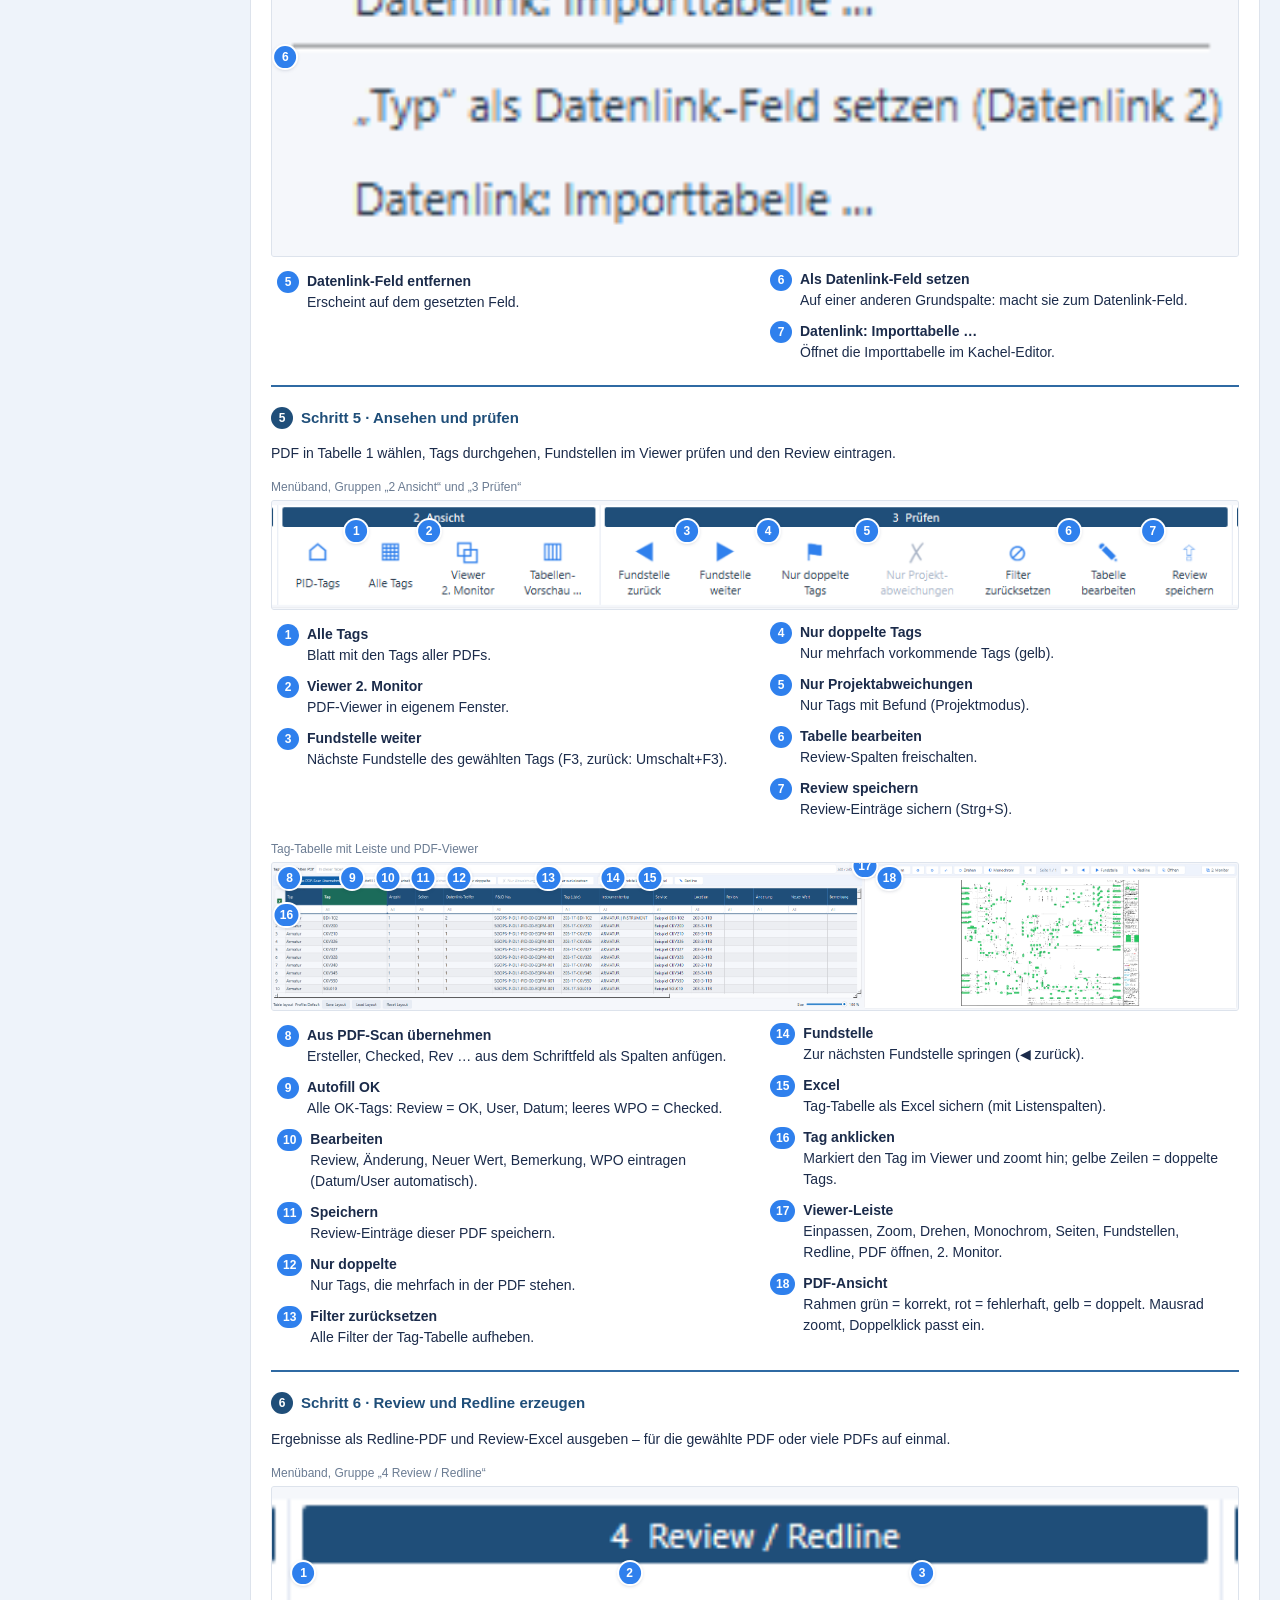
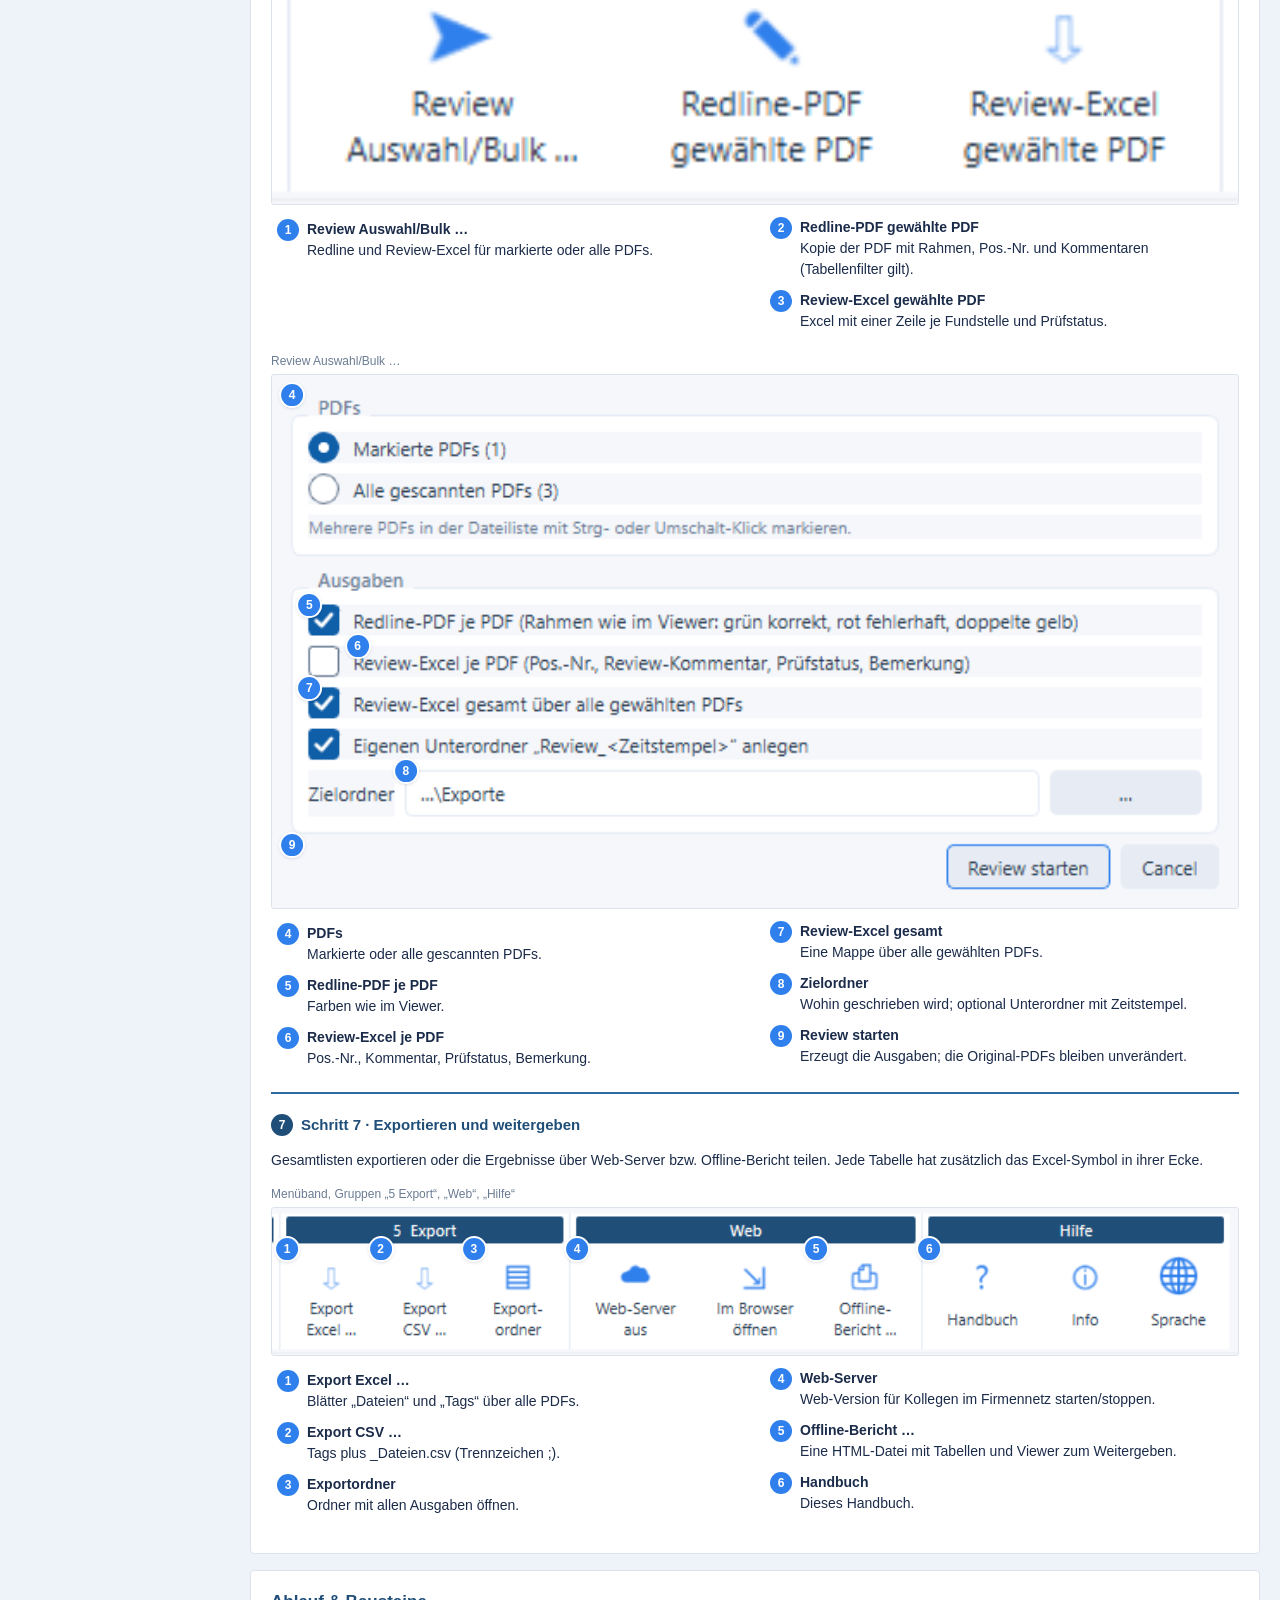
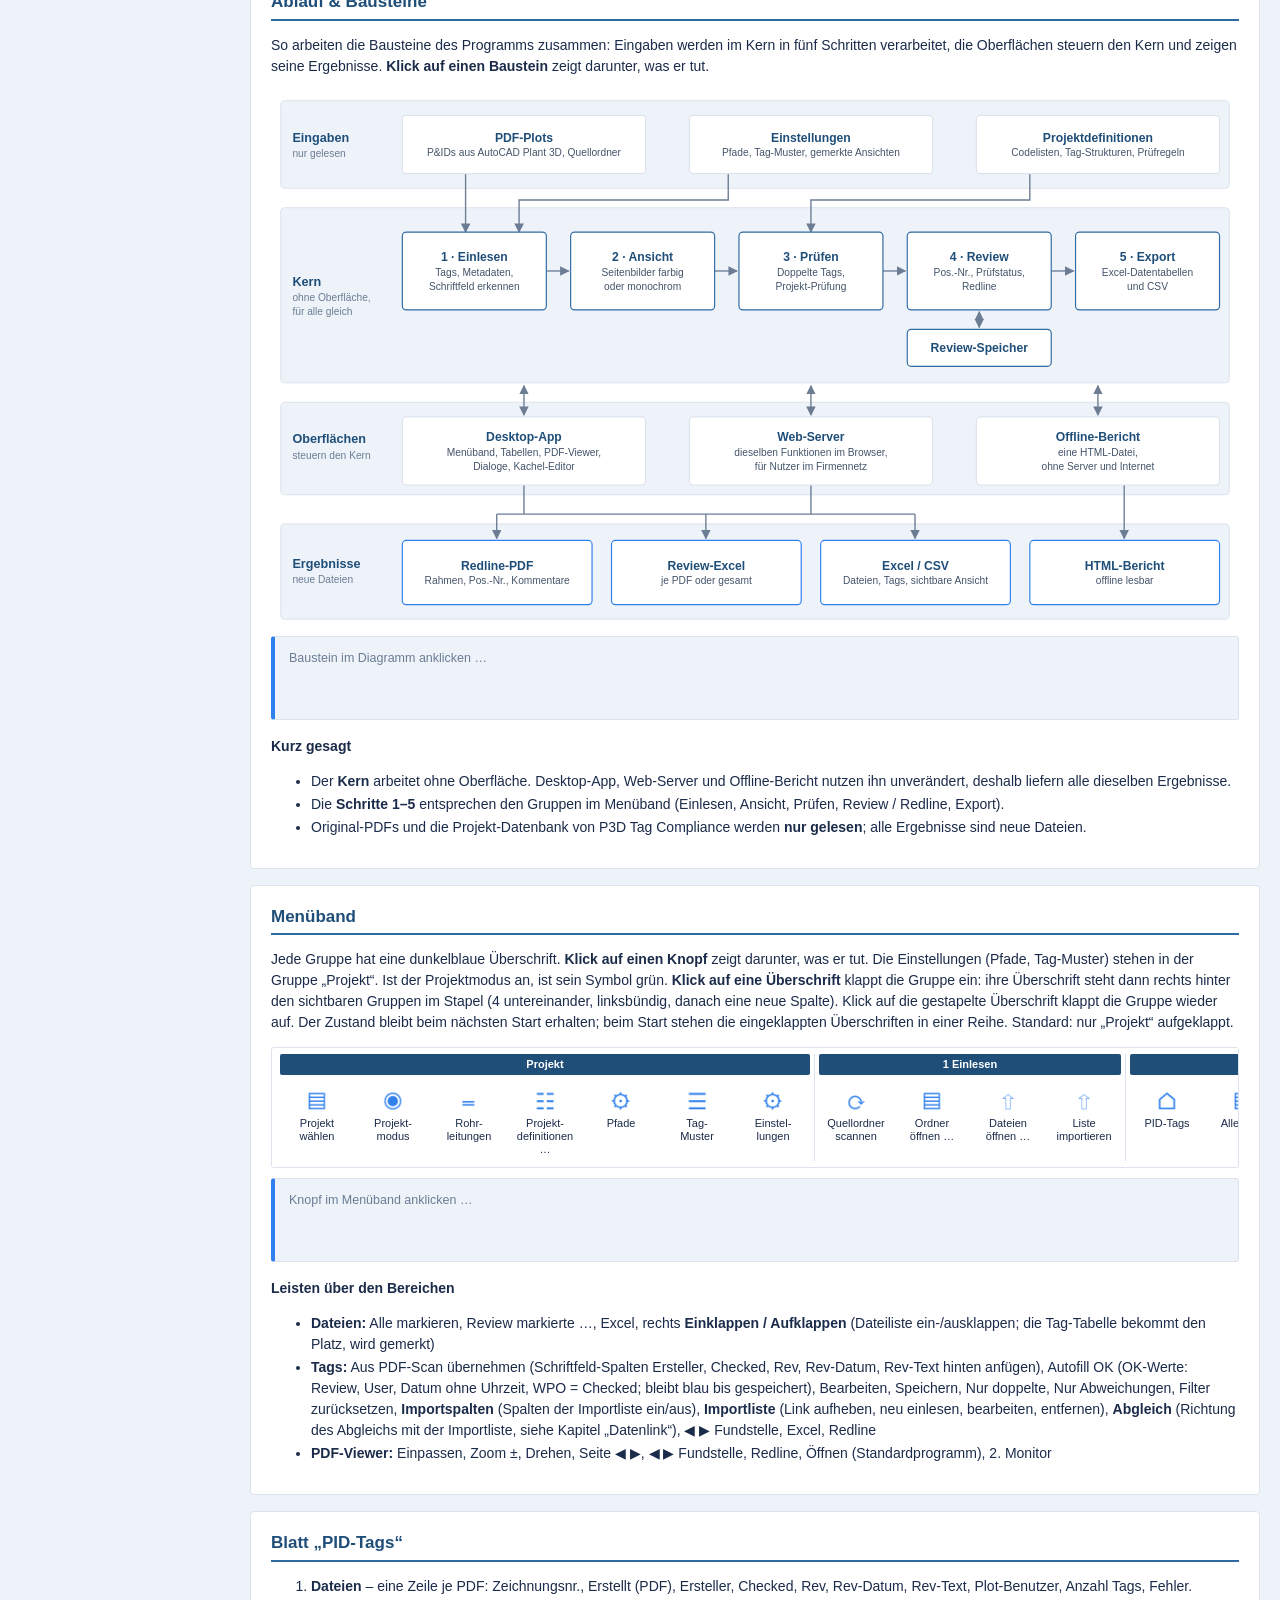
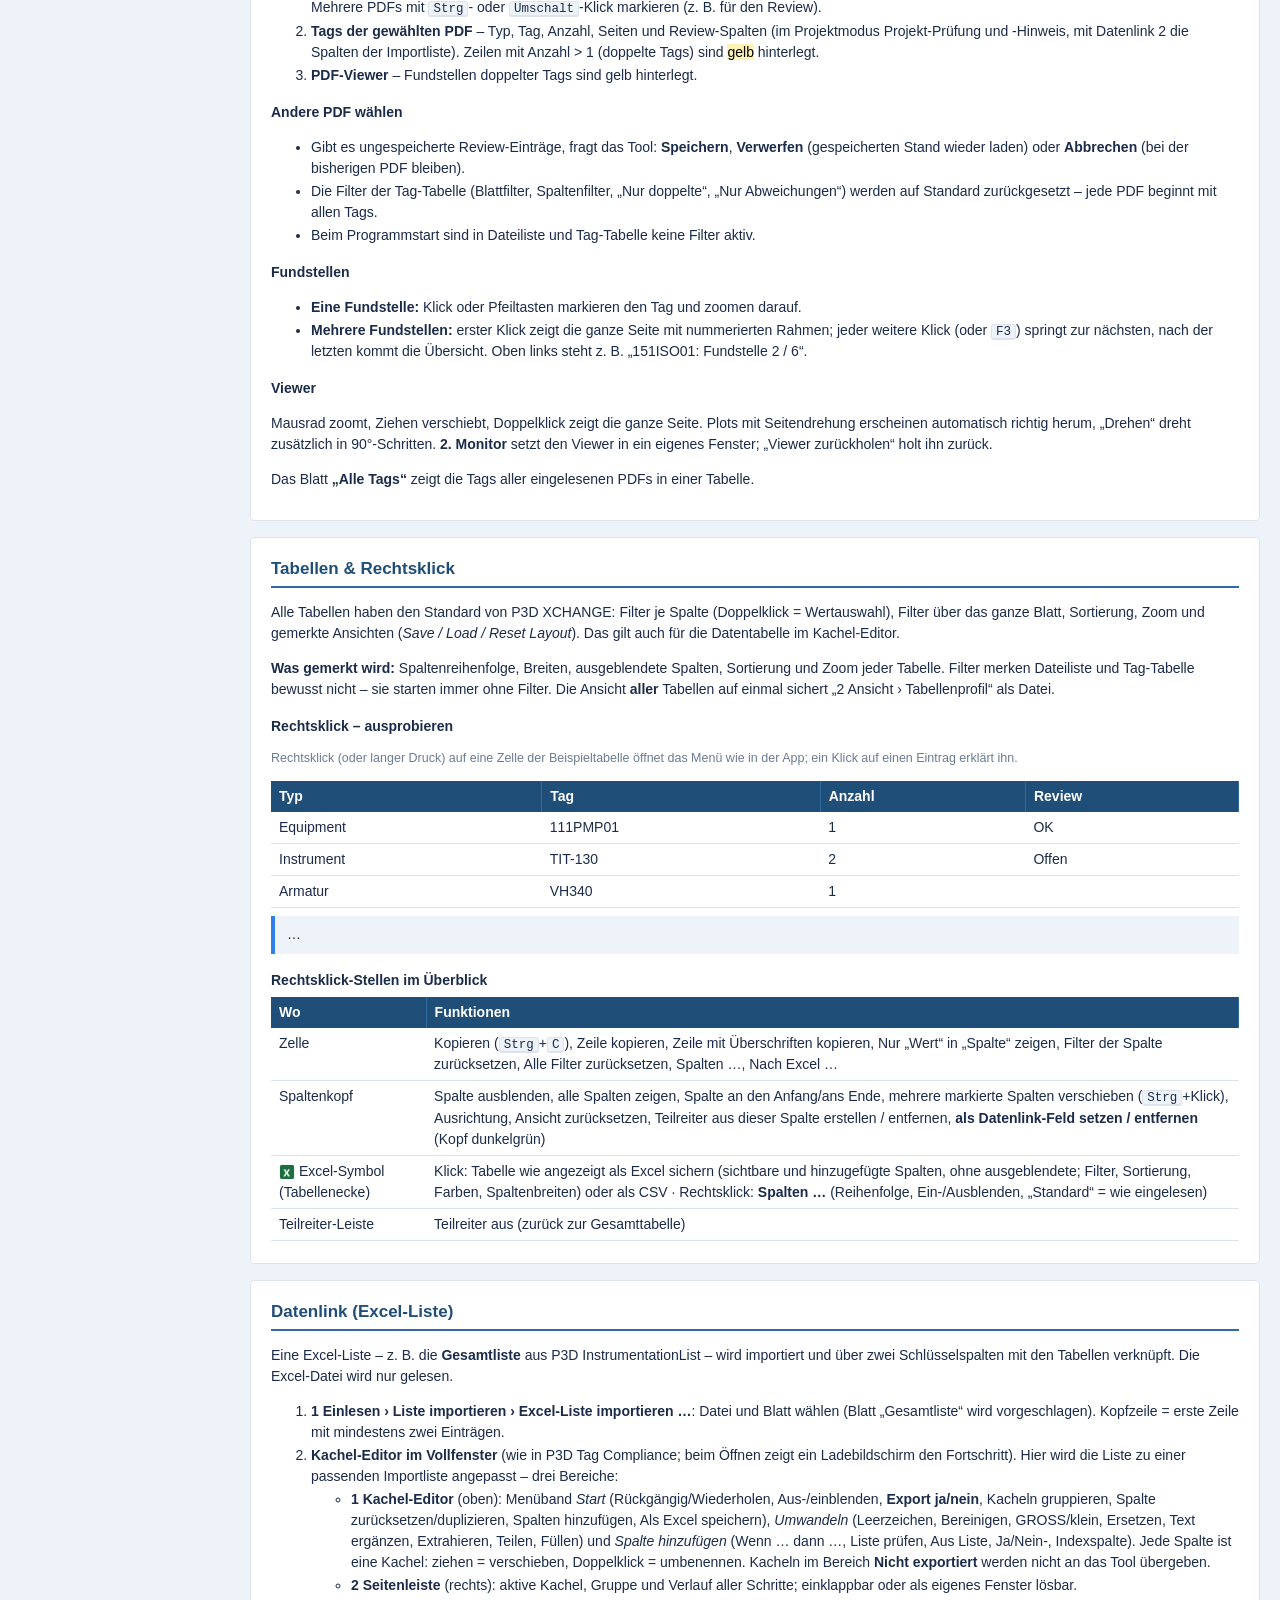
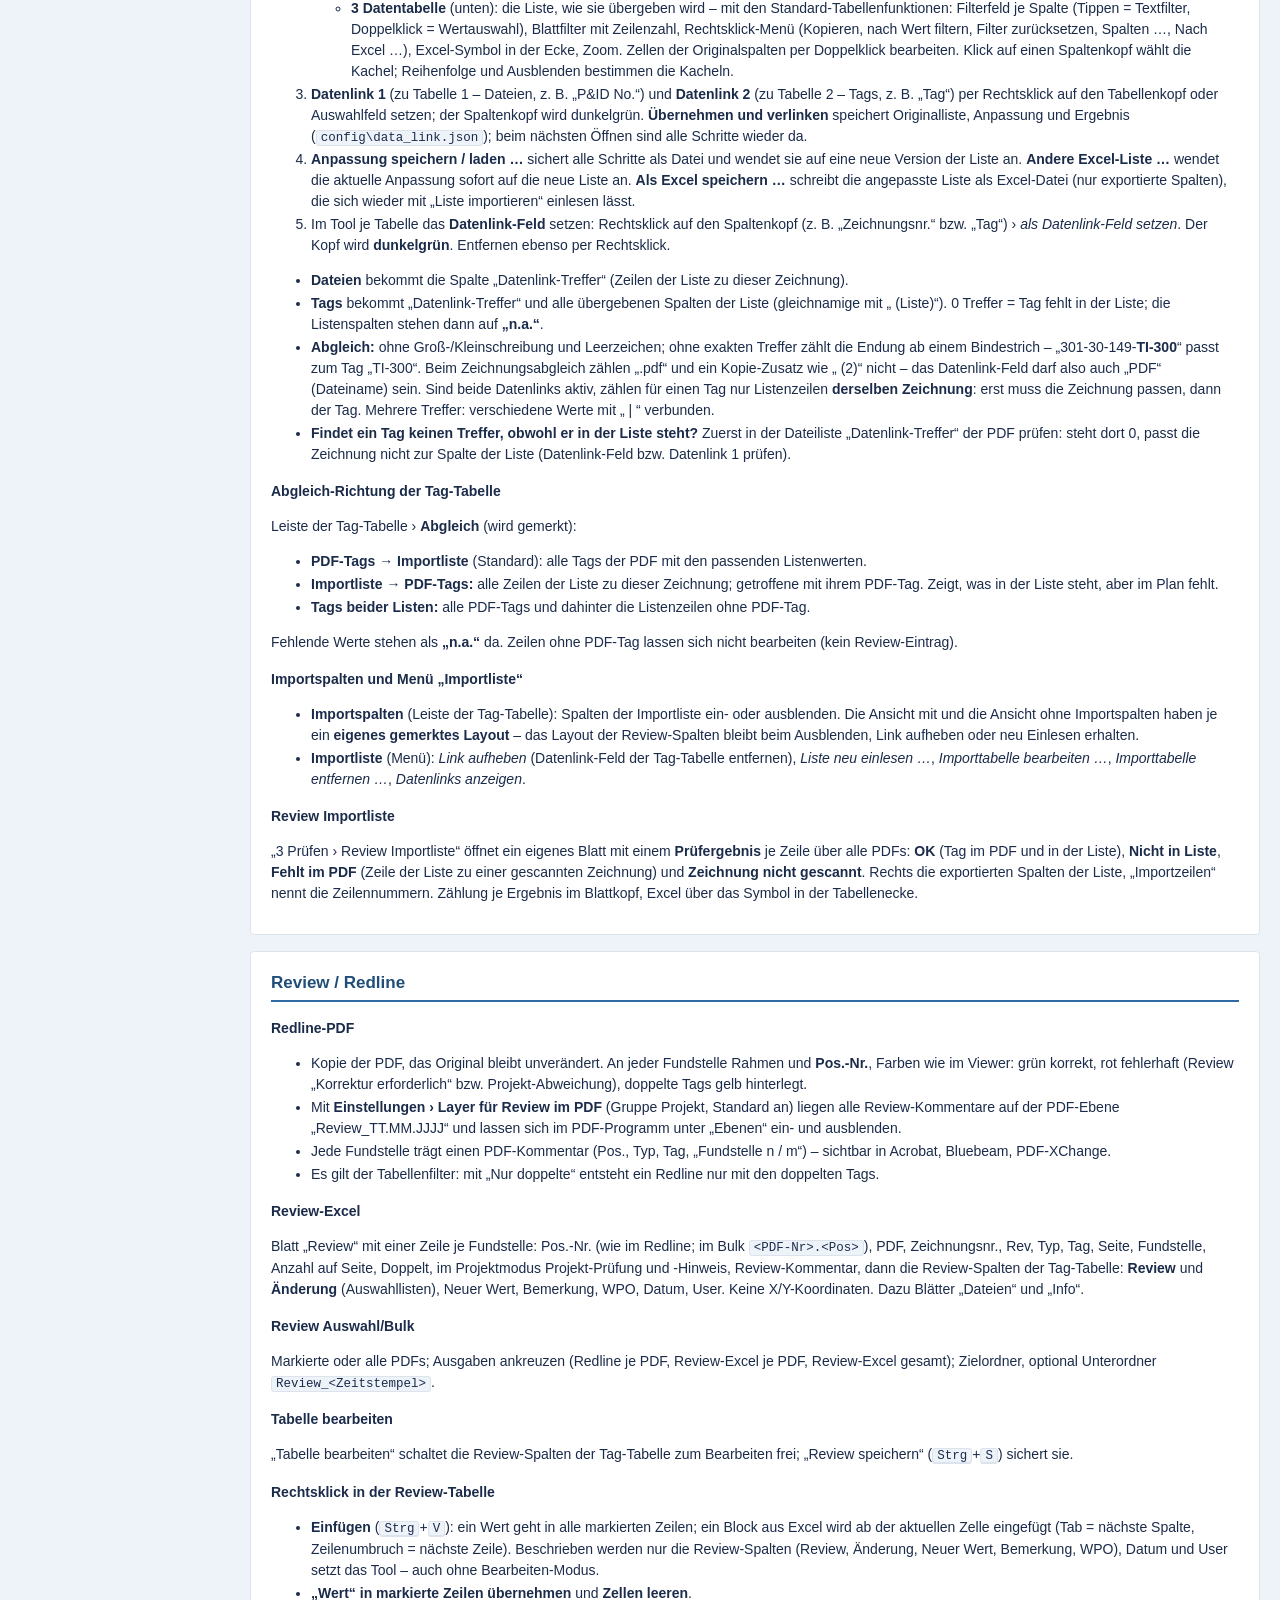
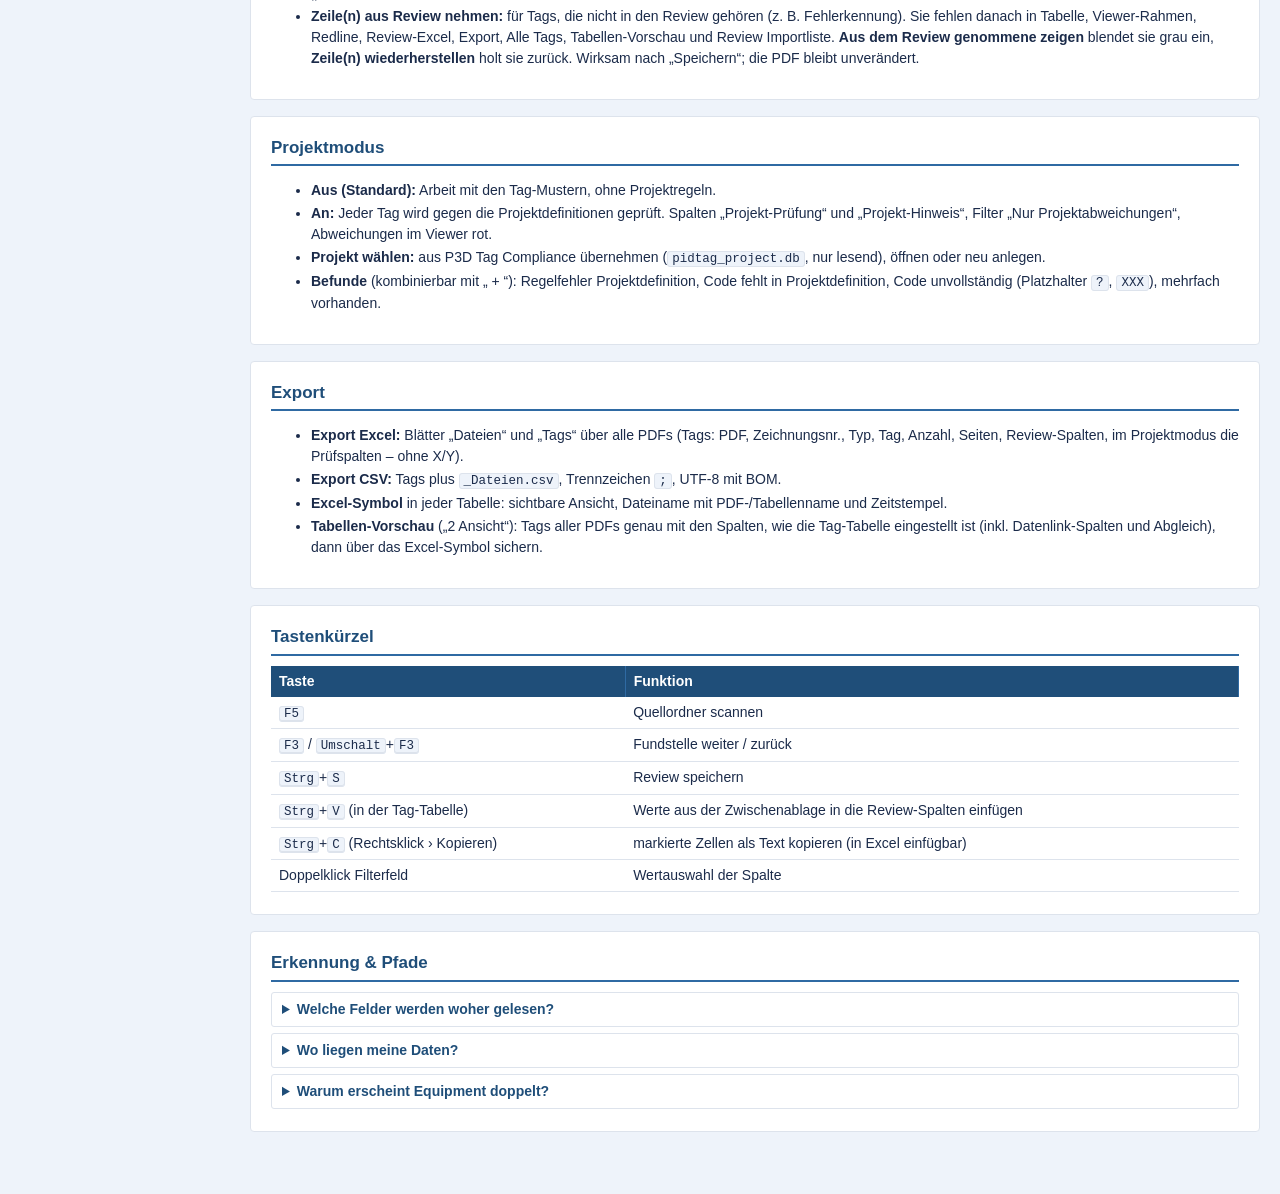
==== commit d51c56db: "P3D PDF Reader 1.0.51: Excel-Export wie angezeigt, Zeichen ersetzen, Performance, Instrument mit Bin" ====
--- a/src/p3d_pdfreader/assets/help/handbuch.html
+++ b/src/p3d_pdfreader/assets/help/handbuch.html
@@ -246,7 +246,7 @@
   <tbody>
     <tr><td>Zelle</td><td>Kopieren (<kbd>Strg</kbd>+<kbd>C</kbd>), Zeile kopieren, Zeile mit Überschriften kopieren, Nur „Wert“ in „Spalte“ zeigen, Filter der Spalte zurücksetzen, Alle Filter zurücksetzen, Spalten …, Nach Excel …</td></tr>
     <tr><td>Spaltenkopf</td><td>Spalte ausblenden, alle Spalten zeigen, Spalte an den Anfang/ans Ende, mehrere markierte Spalten verschieben (<kbd>Strg</kbd>+Klick), Ausrichtung, Ansicht zurücksetzen, Teilreiter aus dieser Spalte erstellen / entfernen, <b>als Datenlink-Feld setzen / entfernen</b> (Kopf dunkelgrün)</td></tr>
-    <tr><td><img src="img/excel.png" alt="" style="width:16px;vertical-align:middle"> Excel-Symbol (Tabellenecke)</td><td>Klick: sichtbare Ansicht als Excel/CSV sichern · Rechtsklick: <b>Spalten …</b> (Reihenfolge, Ein-/Ausblenden, „Standard“ = wie eingelesen)</td></tr>
+    <tr><td><img src="img/excel.png" alt="" style="width:16px;vertical-align:middle"> Excel-Symbol (Tabellenecke)</td><td>Klick: Tabelle wie angezeigt als Excel sichern (sichtbare und hinzugefügte Spalten, ohne ausgeblendete; Filter, Sortierung, Farben, Spaltenbreiten) oder als CSV · Rechtsklick: <b>Spalten …</b> (Reihenfolge, Ein-/Ausblenden, „Standard“ = wie eingelesen)</td></tr>
     <tr><td>Teilreiter-Leiste</td><td>Teilreiter aus (zurück zur Gesamttabelle)</td></tr>
   </tbody>
 </table>
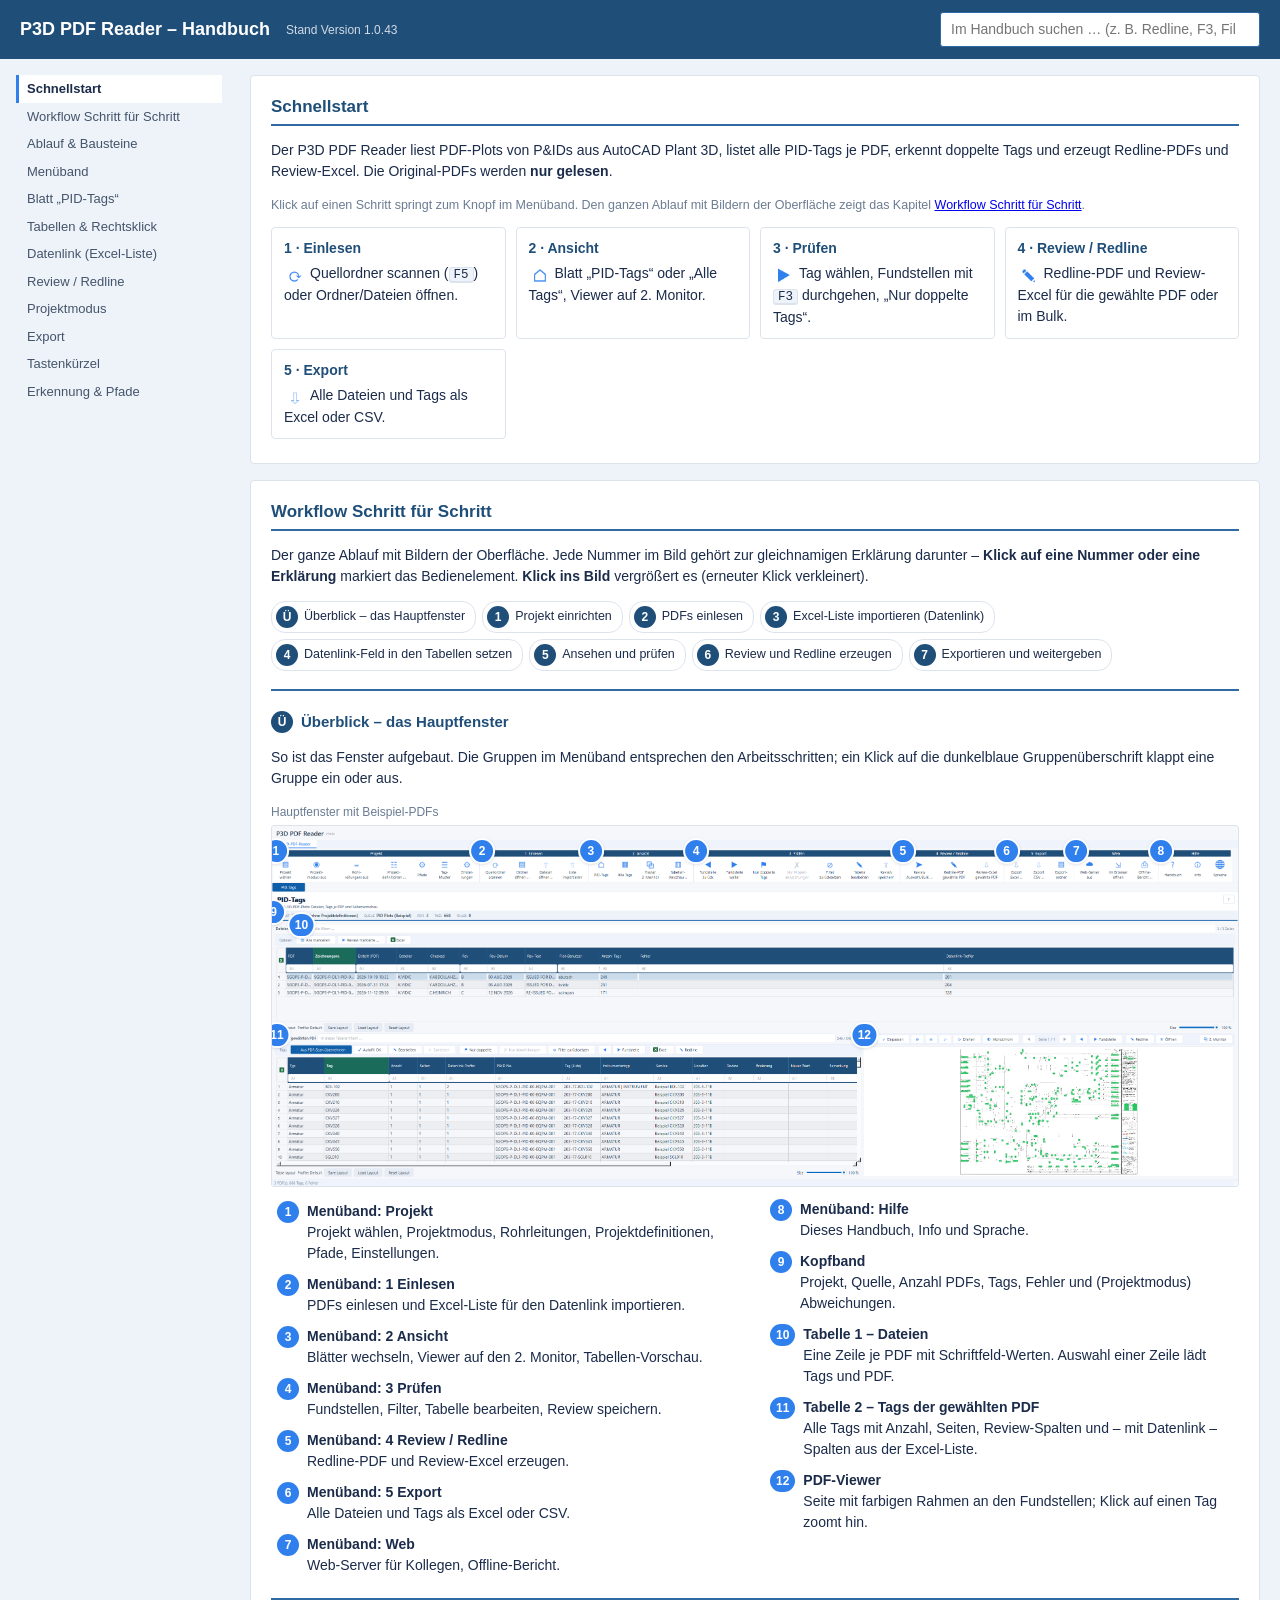
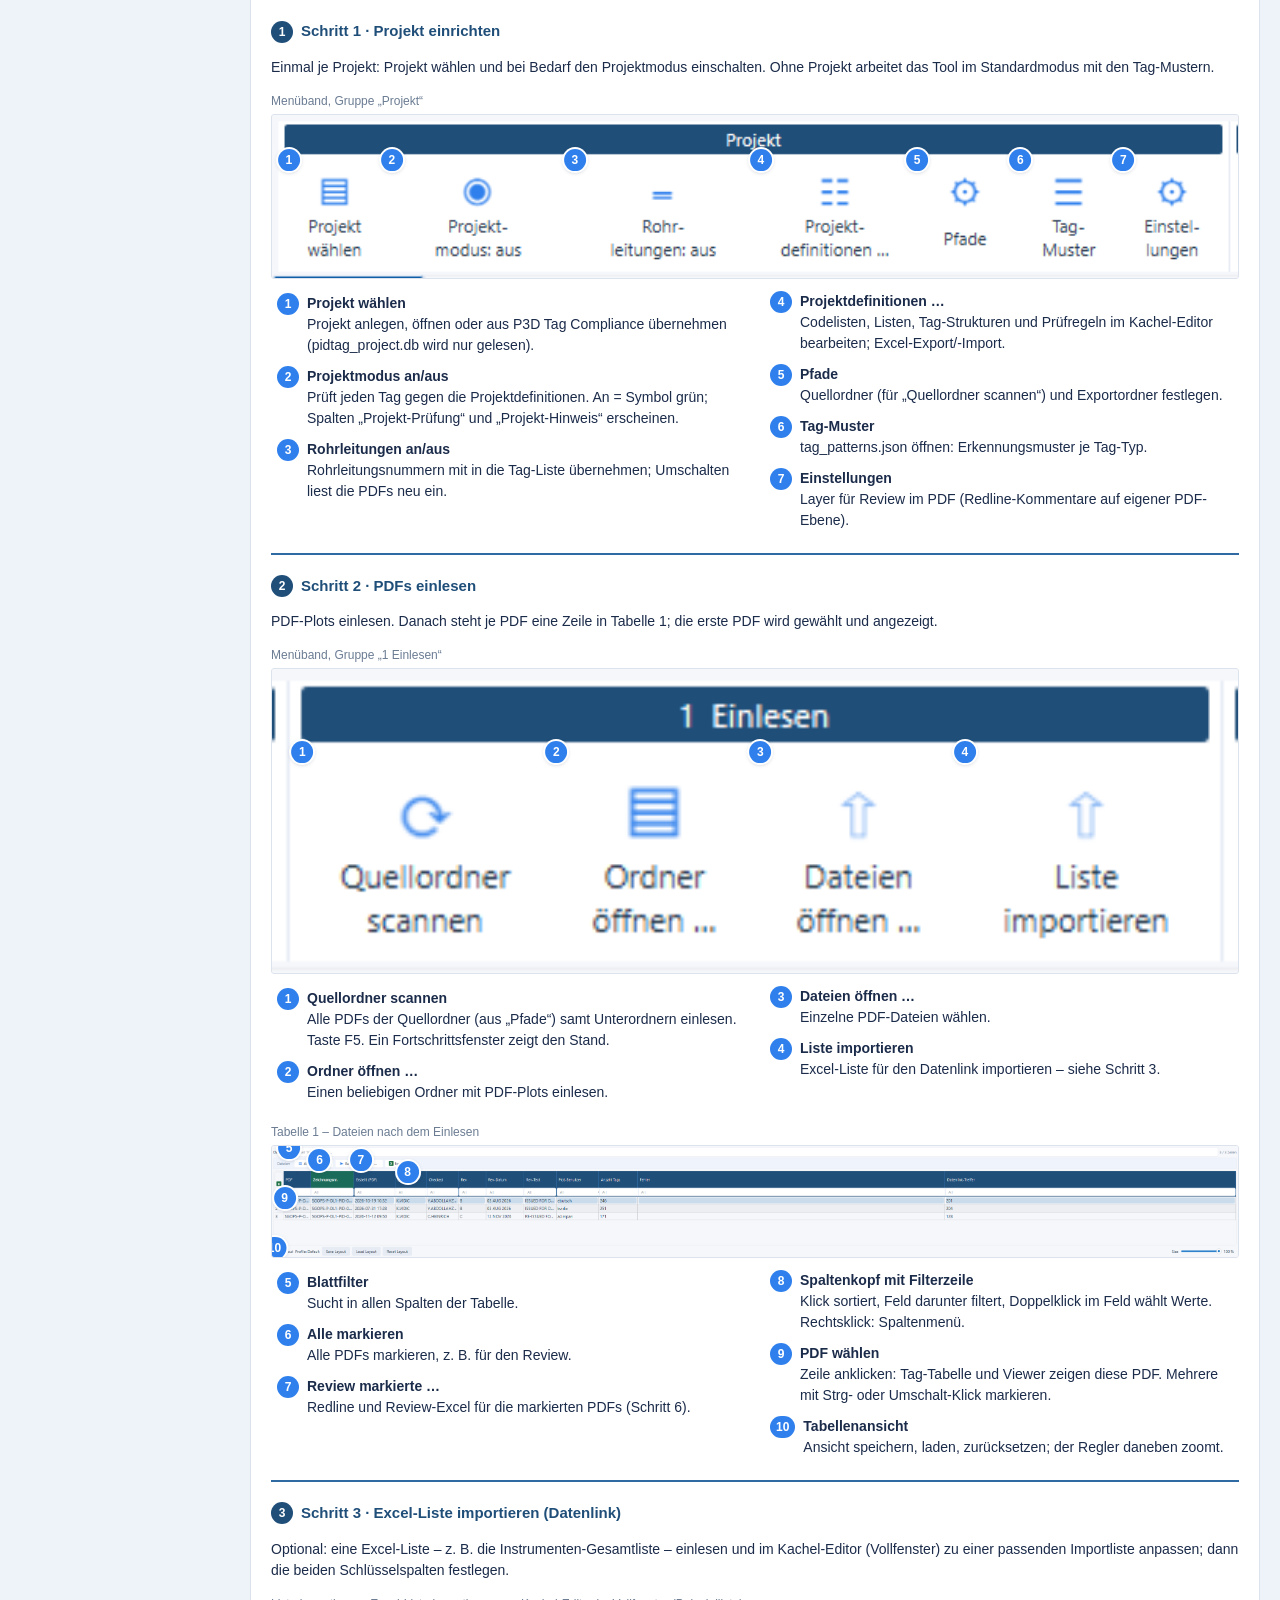
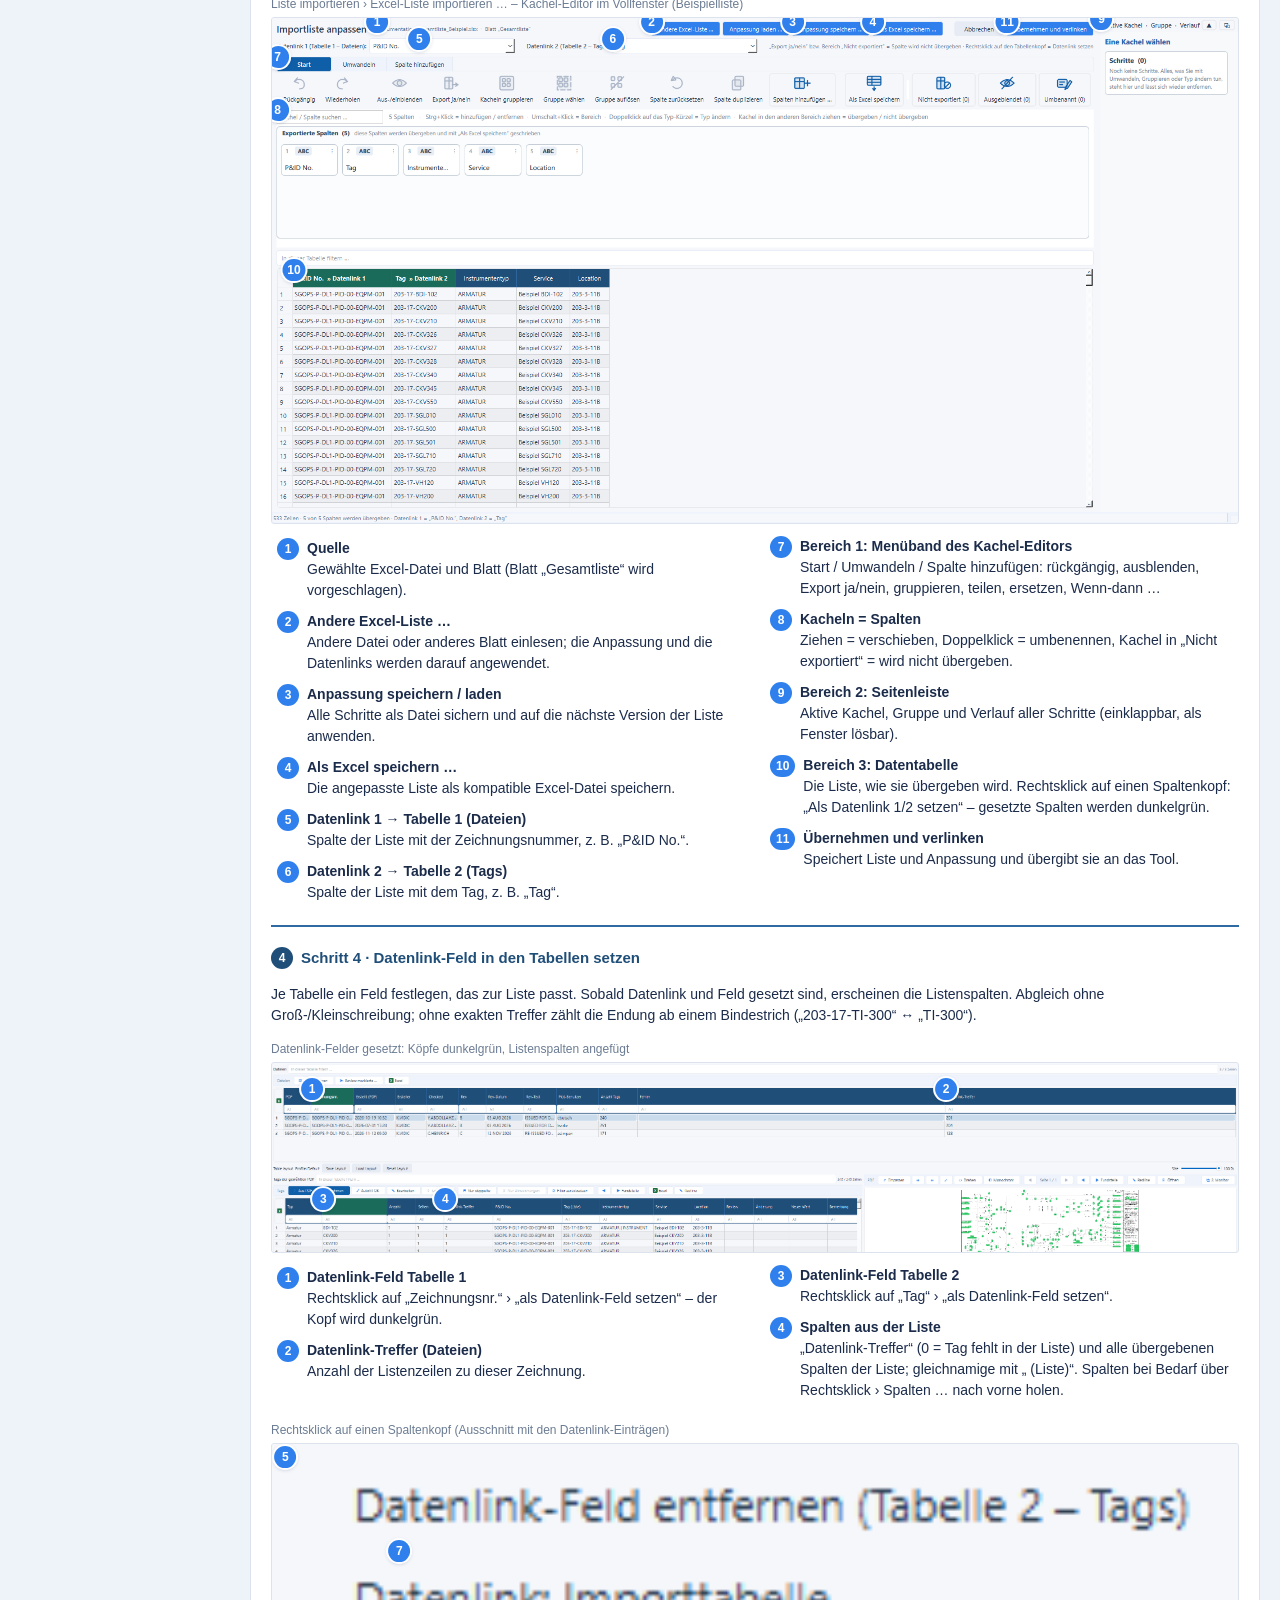
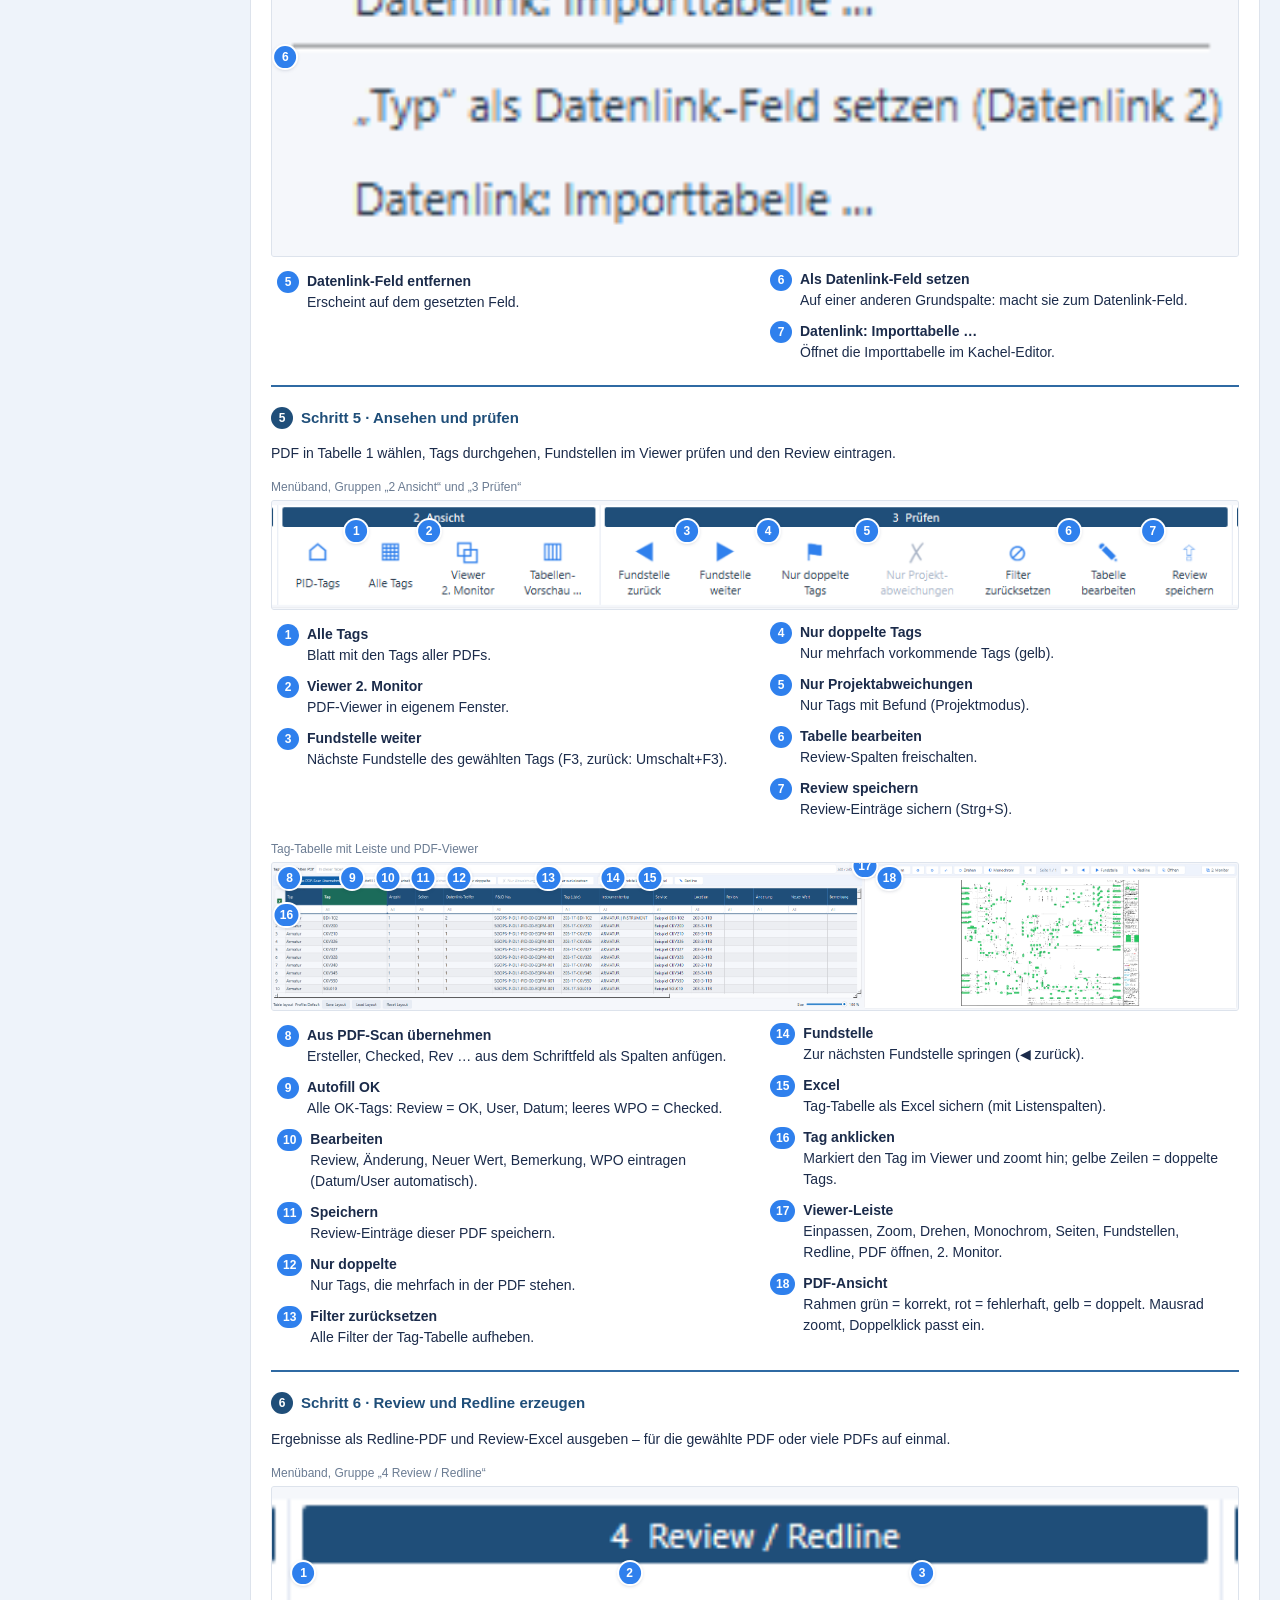
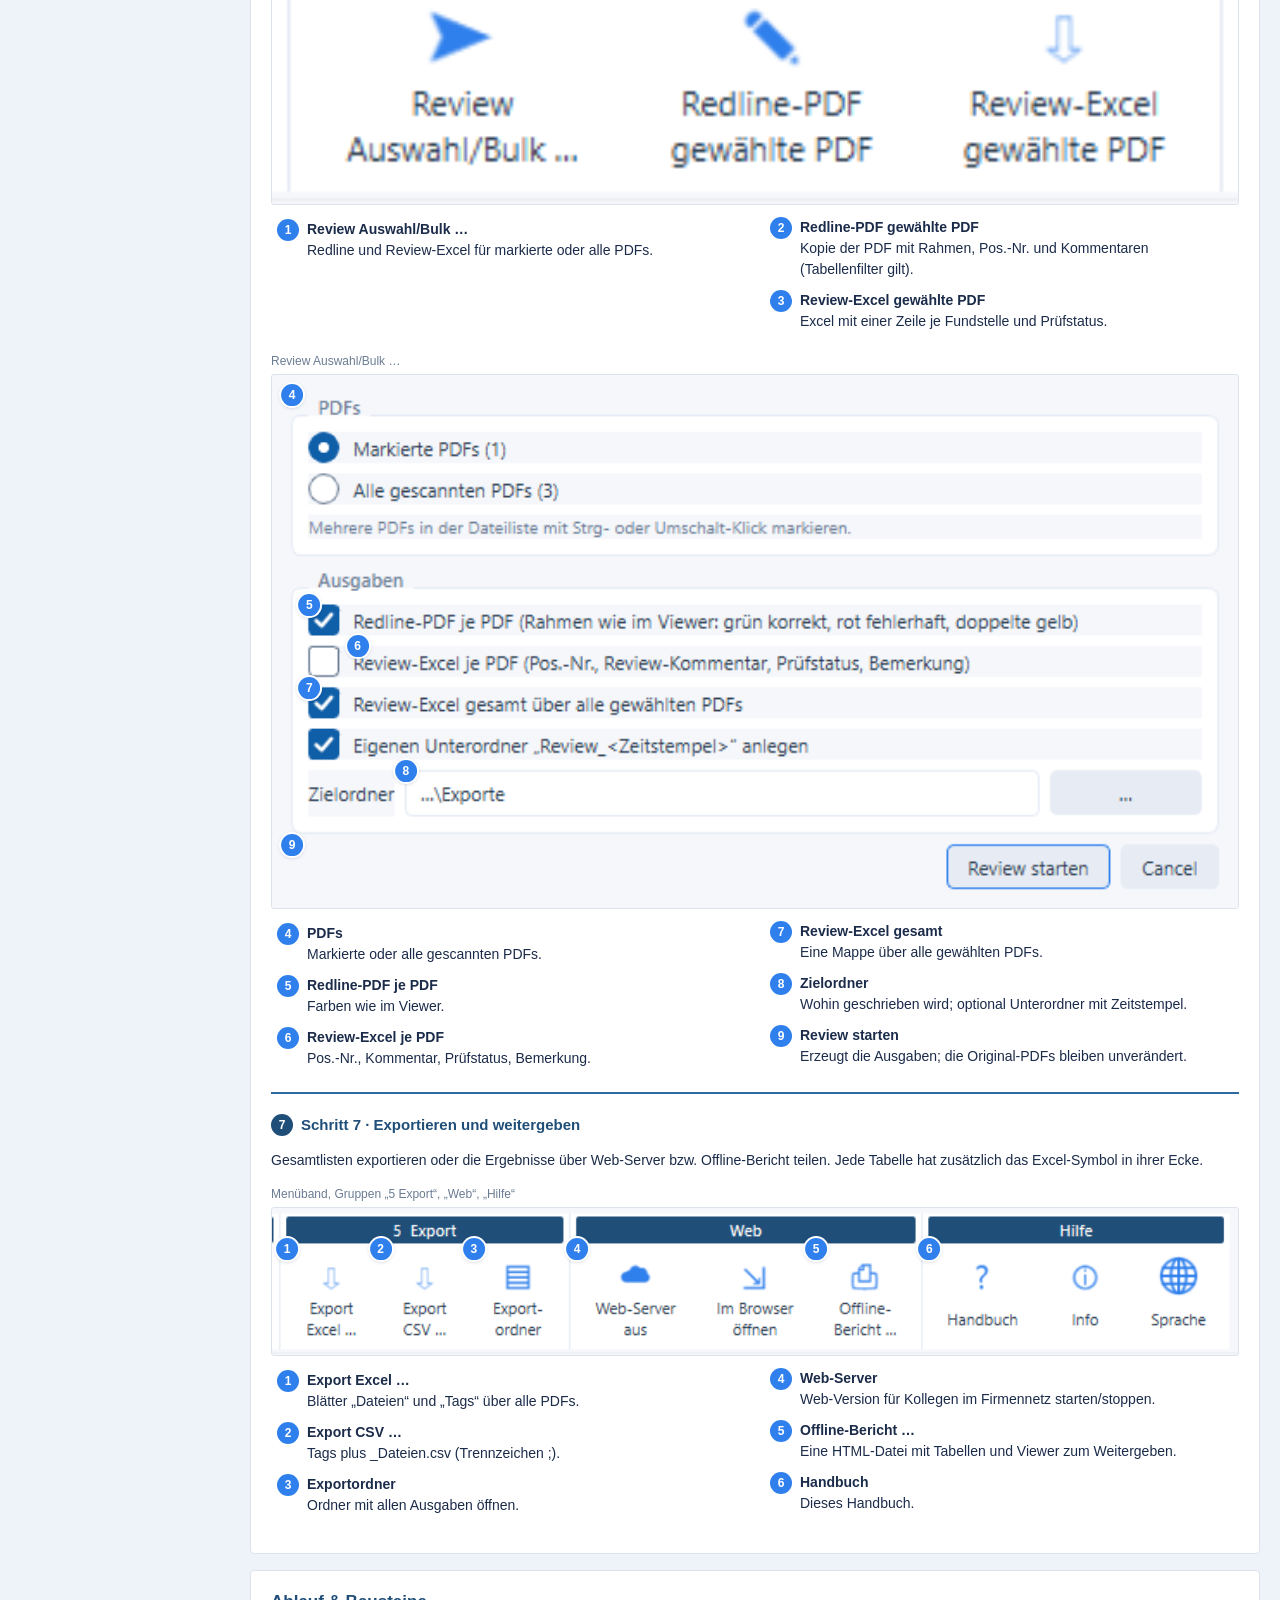
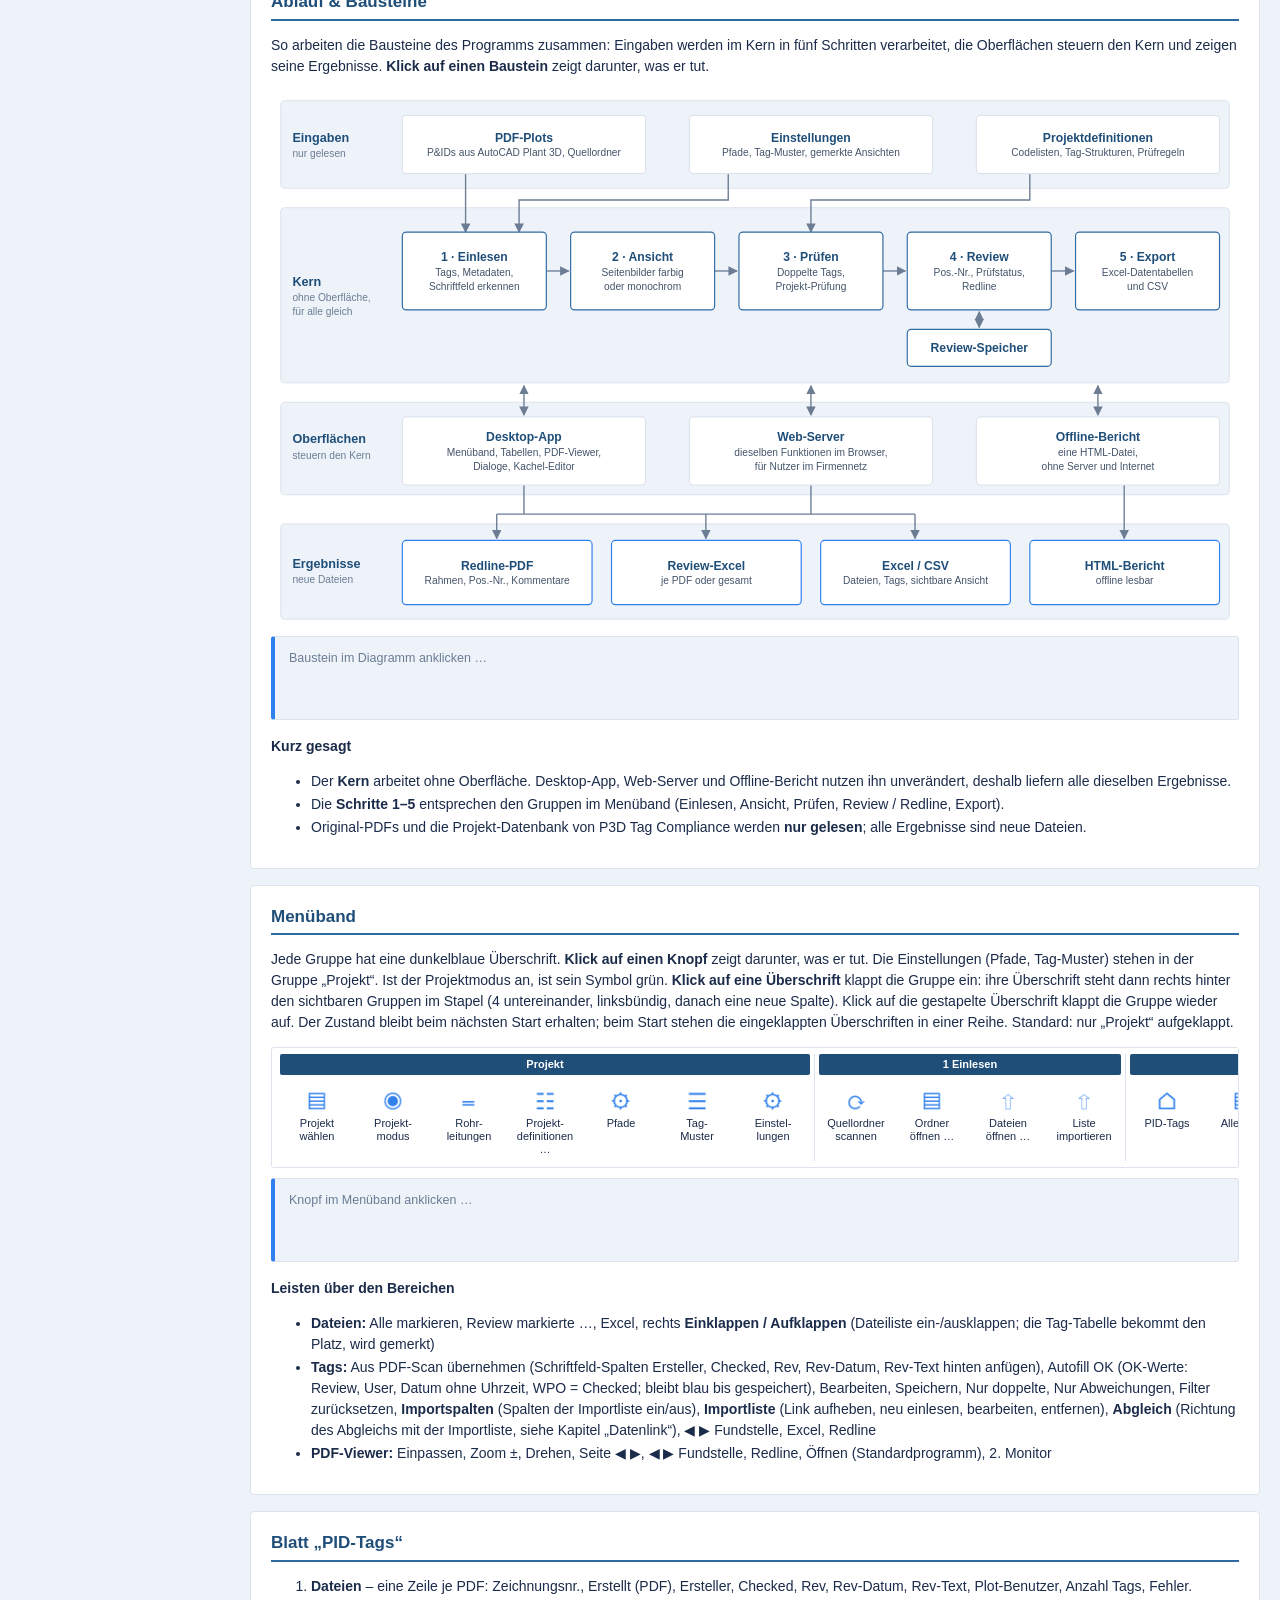
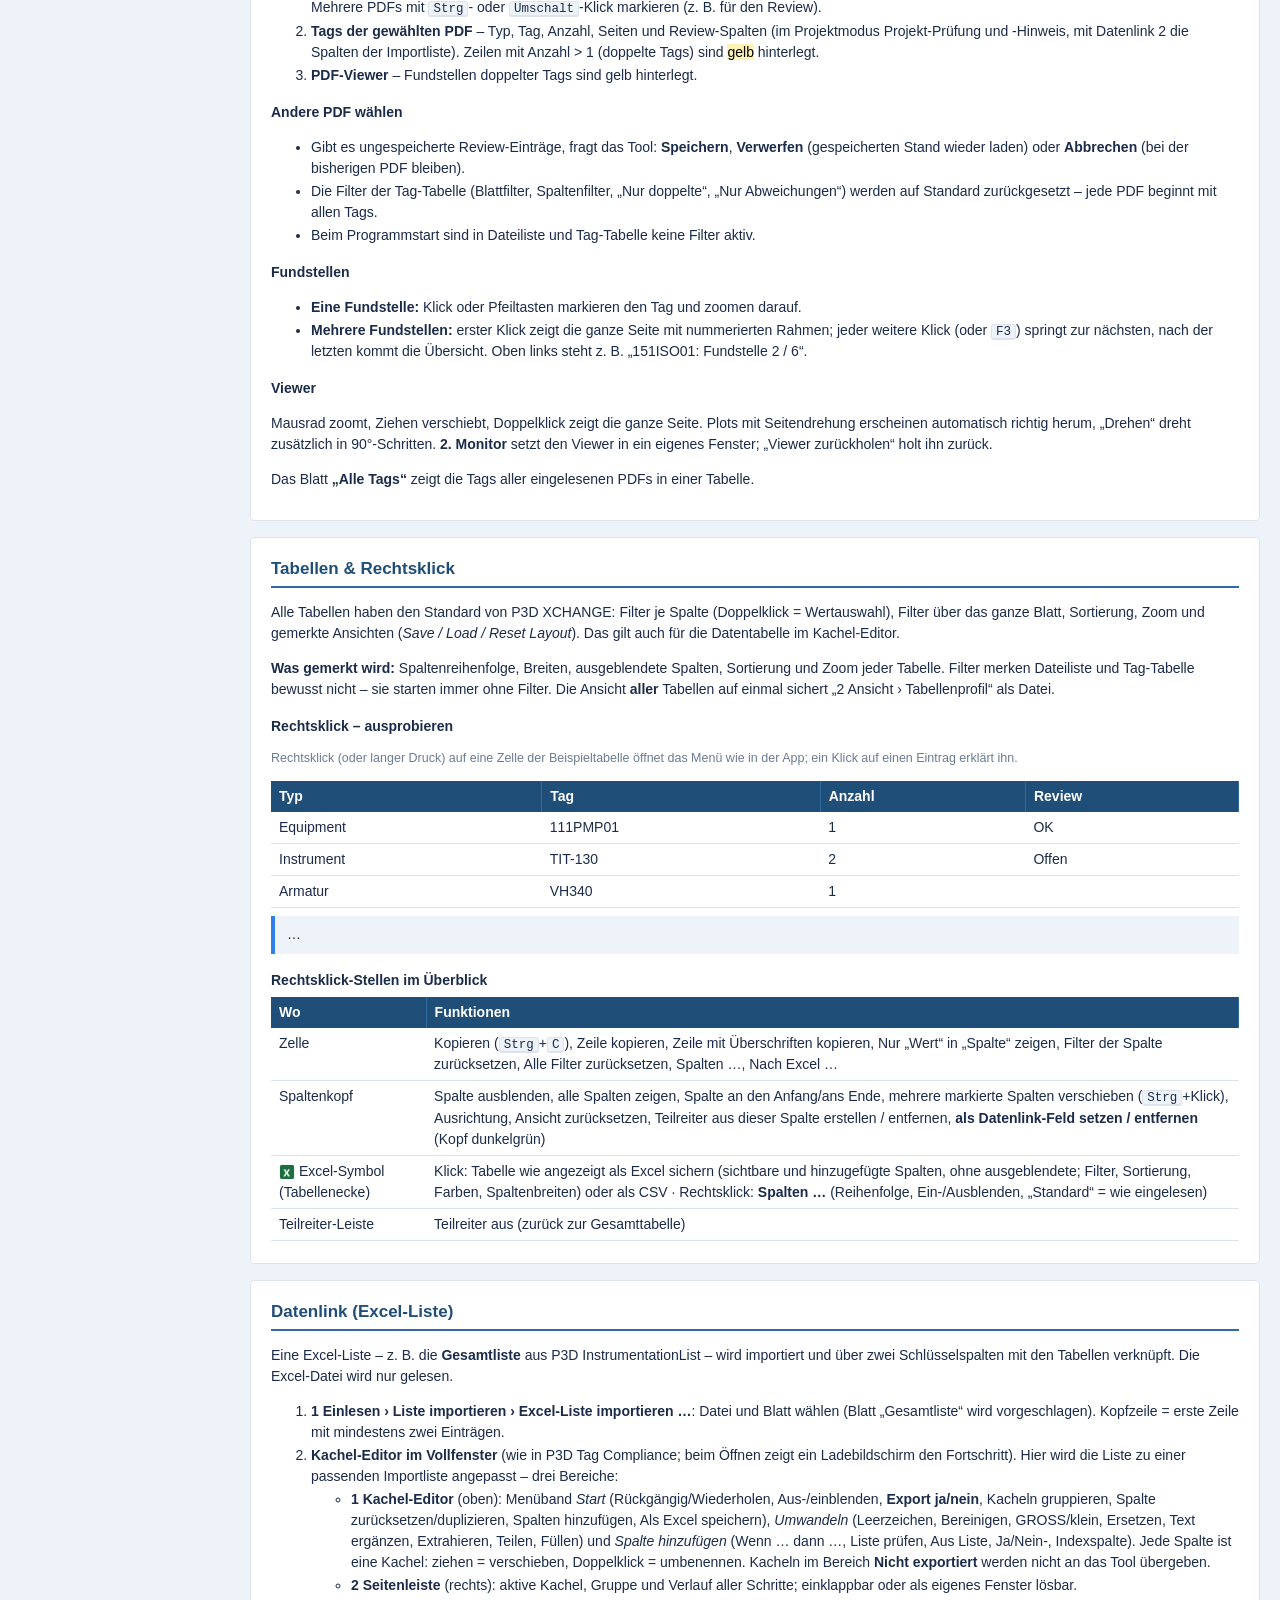
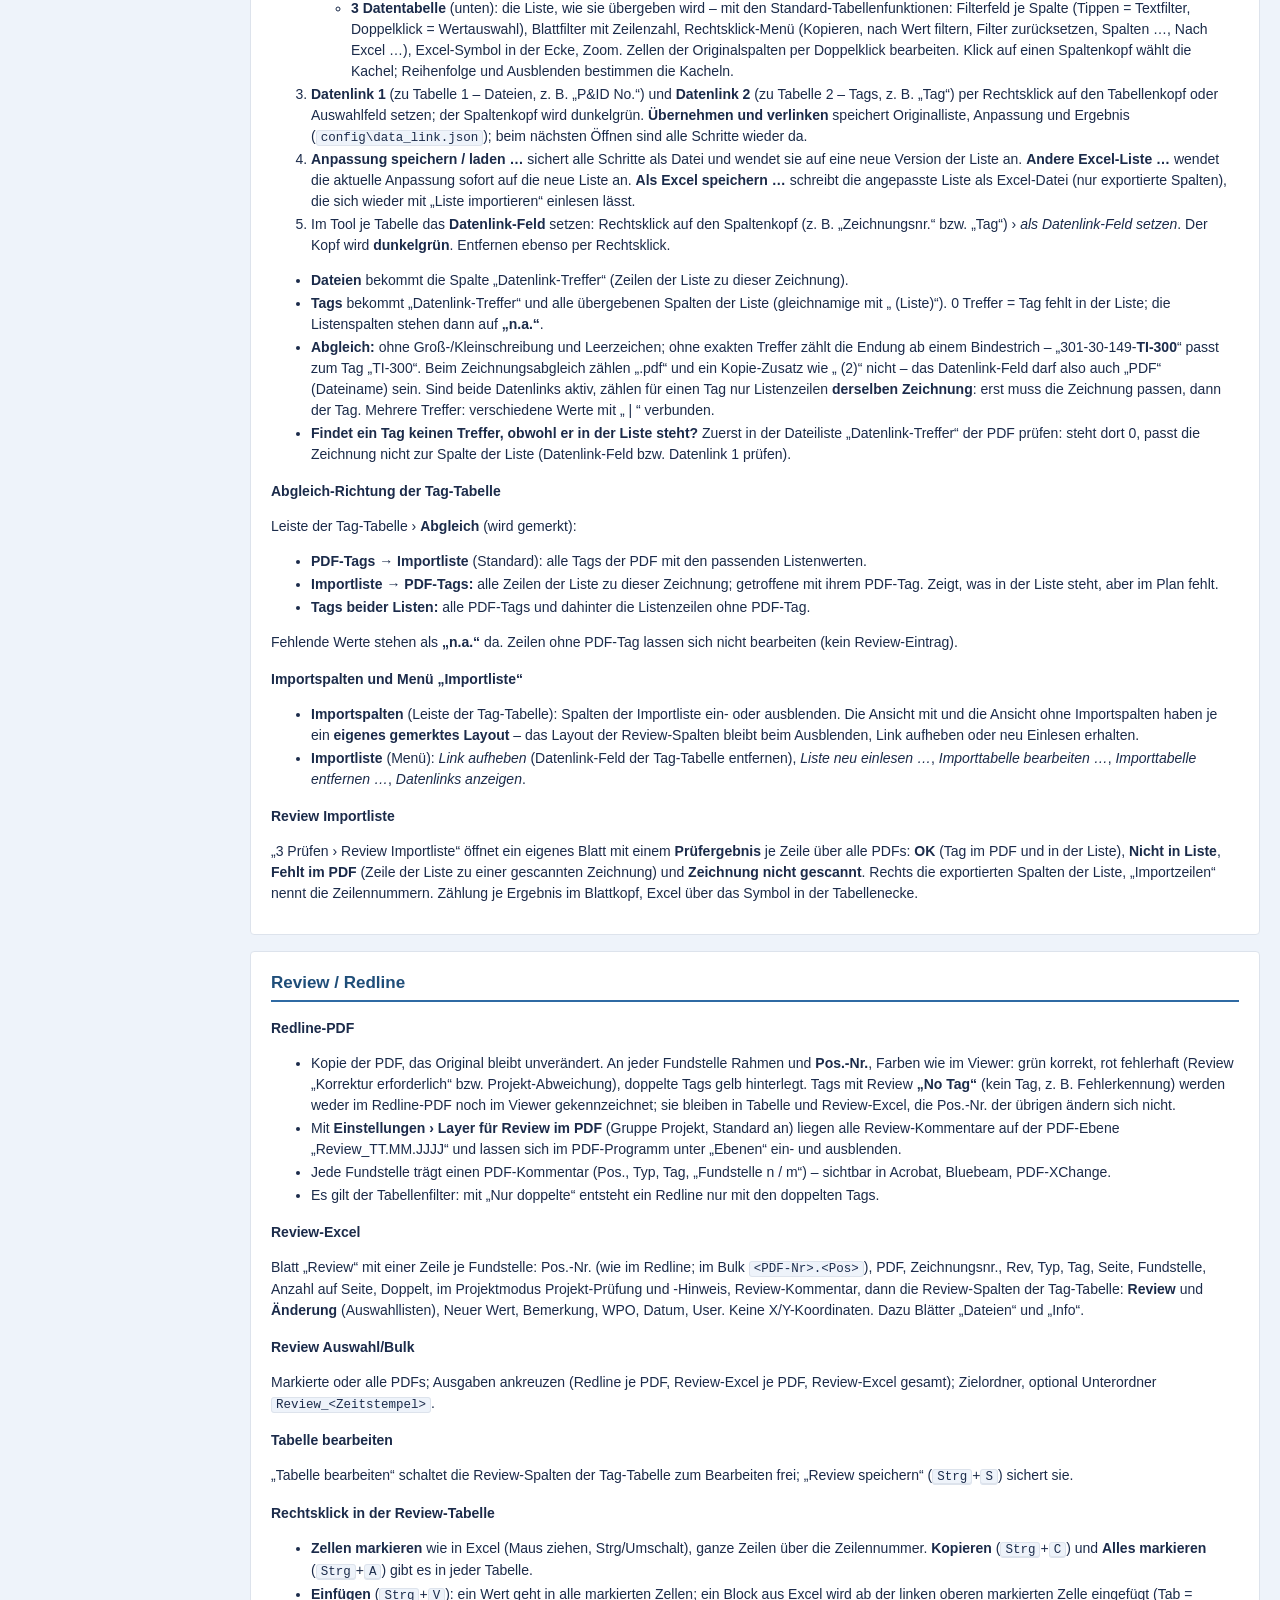
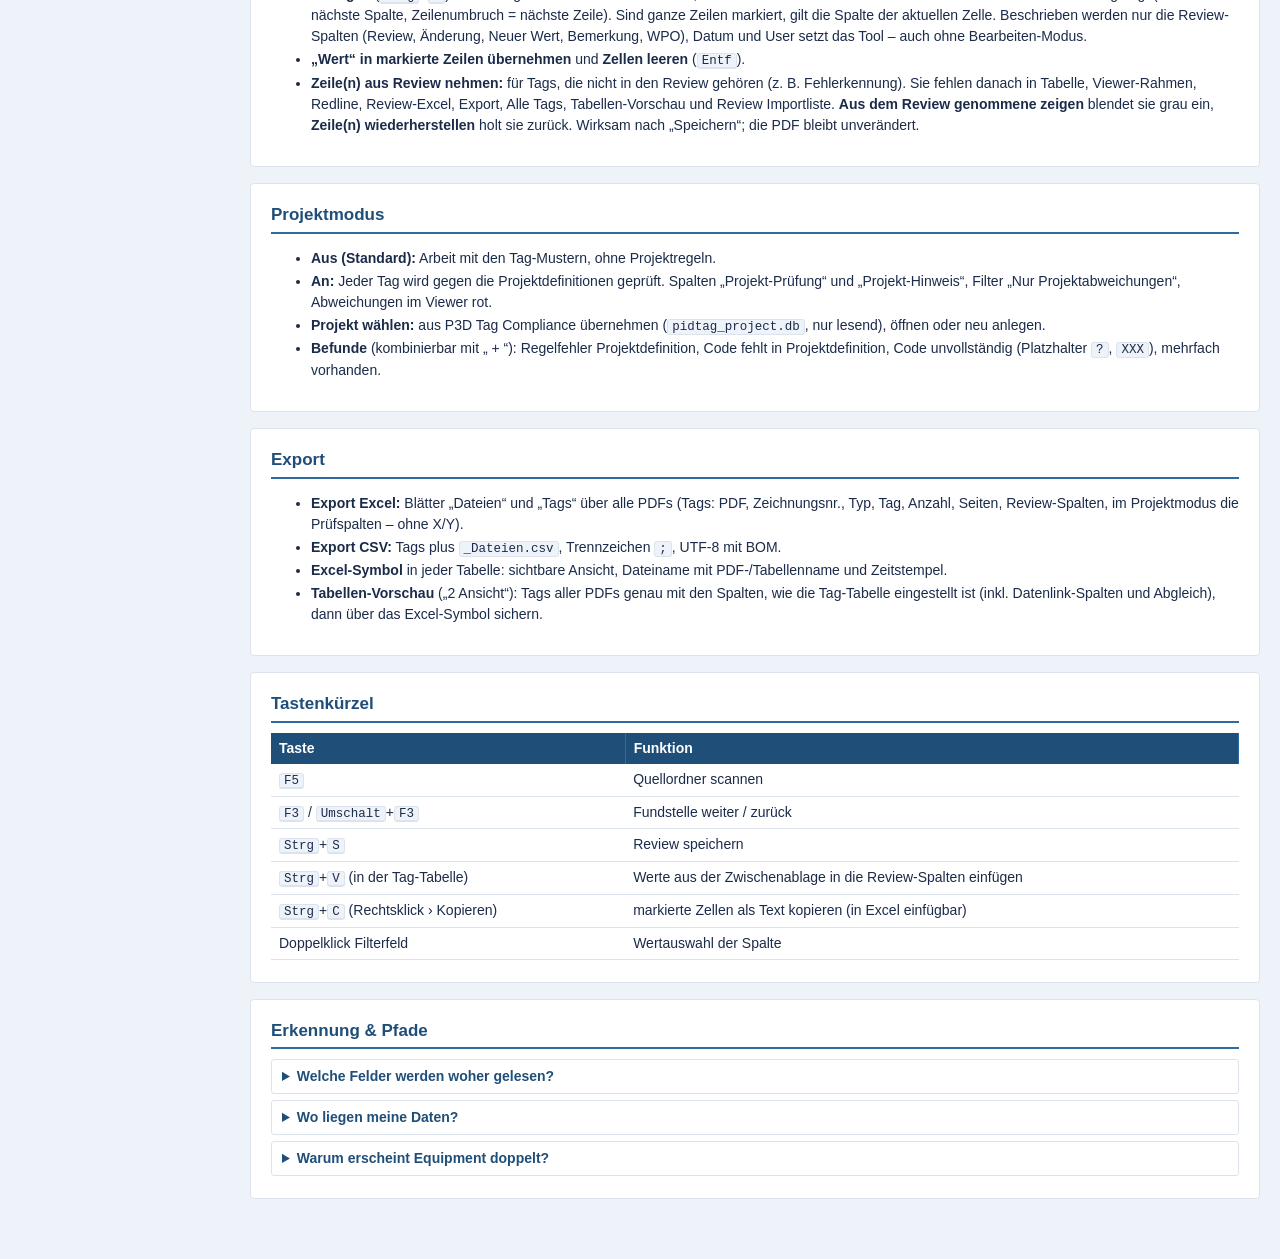
==== commit eef0411a: "P3D PDF Reader 1.0.54: Review "No Tag", Projekt-Datenbank, Tabellen-Rechtsklick - 1.0.52: neuer Revi" ====
--- a/src/p3d_pdfreader/assets/help/handbuch.html
+++ b/src/p3d_pdfreader/assets/help/handbuch.html
@@ -294,7 +294,7 @@
 <h2>Review / Redline</h2>
 <h3>Redline-PDF</h3>
 <ul>
-  <li>Kopie der PDF, das Original bleibt unverändert. An jeder Fundstelle Rahmen und <b>Pos.-Nr.</b>, Farben wie im Viewer: grün korrekt, rot fehlerhaft (Review „Korrektur erforderlich“ bzw. Projekt-Abweichung), doppelte Tags gelb hinterlegt.</li>
+  <li>Kopie der PDF, das Original bleibt unverändert. An jeder Fundstelle Rahmen und <b>Pos.-Nr.</b>, Farben wie im Viewer: grün korrekt, rot fehlerhaft (Review „Korrektur erforderlich“ bzw. Projekt-Abweichung), doppelte Tags gelb hinterlegt. Tags mit Review <b>„No Tag“</b> (kein Tag, z. B. Fehlerkennung) werden weder im Redline-PDF noch im Viewer gekennzeichnet; sie bleiben in Tabelle und Review-Excel, die Pos.-Nr. der übrigen ändern sich nicht.</li>
   <li>Mit <b>Einstellungen › Layer für Review im PDF</b> (Gruppe Projekt, Standard an) liegen alle Review-Kommentare auf der PDF-Ebene „Review_TT.MM.JJJJ“ und lassen sich im PDF-Programm unter „Ebenen“ ein- und ausblenden.</li>
   <li>Jede Fundstelle trägt einen PDF-Kommentar (Pos., Typ, Tag, „Fundstelle n / m“) – sichtbar in Acrobat, Bluebeam, PDF-XChange.</li>
   <li>Es gilt der Tabellenfilter: mit „Nur doppelte“ entsteht ein Redline nur mit den doppelten Tags.</li>
@@ -307,8 +307,9 @@
 <p>„Tabelle bearbeiten“ schaltet die Review-Spalten der Tag-Tabelle zum Bearbeiten frei; „Review speichern“ (<kbd>Strg</kbd>+<kbd>S</kbd>) sichert sie.</p>
 <h3>Rechtsklick in der Review-Tabelle</h3>
 <ul>
-  <li><b>Einfügen</b> (<kbd>Strg</kbd>+<kbd>V</kbd>): ein Wert geht in alle markierten Zeilen; ein Block aus Excel wird ab der aktuellen Zelle eingefügt (Tab = nächste Spalte, Zeilenumbruch = nächste Zeile). Beschrieben werden nur die Review-Spalten (Review, Änderung, Neuer Wert, Bemerkung, WPO), Datum und User setzt das Tool – auch ohne Bearbeiten-Modus.</li>
-  <li><b>„Wert“ in markierte Zeilen übernehmen</b> und <b>Zellen leeren</b>.</li>
+  <li><b>Zellen markieren</b> wie in Excel (Maus ziehen, Strg/Umschalt), ganze Zeilen über die Zeilennummer. <b>Kopieren</b> (<kbd>Strg</kbd>+<kbd>C</kbd>) und <b>Alles markieren</b> (<kbd>Strg</kbd>+<kbd>A</kbd>) gibt es in jeder Tabelle.</li>
+  <li><b>Einfügen</b> (<kbd>Strg</kbd>+<kbd>V</kbd>): ein Wert geht in alle markierten Zellen; ein Block aus Excel wird ab der linken oberen markierten Zelle eingefügt (Tab = nächste Spalte, Zeilenumbruch = nächste Zeile). Sind ganze Zeilen markiert, gilt die Spalte der aktuellen Zelle. Beschrieben werden nur die Review-Spalten (Review, Änderung, Neuer Wert, Bemerkung, WPO), Datum und User setzt das Tool – auch ohne Bearbeiten-Modus.</li>
+  <li><b>„Wert“ in markierte Zeilen übernehmen</b> und <b>Zellen leeren</b> (<kbd>Entf</kbd>).</li>
   <li><b>Zeile(n) aus Review nehmen:</b> für Tags, die nicht in den Review gehören (z. B. Fehlerkennung). Sie fehlen danach in Tabelle, Viewer-Rahmen, Redline, Review-Excel, Export, Alle Tags, Tabellen-Vorschau und Review Importliste. <b>Aus dem Review genommene zeigen</b> blendet sie grau ein, <b>Zeile(n) wiederherstellen</b> holt sie zurück. Wirksam nach „Speichern“; die PDF bleibt unverändert.</li>
 </ul>
 </section>
@@ -358,7 +359,7 @@
 <tr><td>Rohrleitung (optional)</td><td>Menüband › Projekt › Rohrleitungen; waagerecht und senkrecht</td></tr>
 </tbody></table></div></details>
 <details><summary>Wo liegen meine Daten?</summary><div>
-<p>Datenordner: <code>%P3D_PDFREADER_HOME%</code>, sonst <code>&lt;Tool&gt;\data</code>, als EXE <code>%LOCALAPPDATA%\P3D_PDFREADER</code>. Darin <code>config\paths.json</code> (Quell-/Exportordner), <code>config\state.json</code>, <code>config\table_views.json</code>, <code>config\tag_patterns.json</code>, <code>config\data_link.json</code> (Importliste), <code>reviews\</code> (Review-Einträge, jeder Stand eine Datei), <code>projects\</code>, <code>logs\</code>, <code>exports\</code>. Im Launcher öffnet „Open data“ diesen Ordner.</p>
+<p>Datenordner: <code>%P3D_PDFREADER_HOME%</code>, sonst <code>&lt;Tool&gt;\data</code>, als EXE <code>%LOCALAPPDATA%\P3D_PDFREADER</code>. Darin <code>config\paths.json</code> (Quell-/Exportordner), <code>config\state.json</code>, <code>config\table_views.json</code>, <code>config\tag_patterns.json</code>, <code>config\data_link.json</code> (Importliste), <code>reviews\</code> (Review-Einträge ohne Projekt, jeder Stand eine Datei), <code>projects\</code> (je Projekt eine Datenbank mit Definitionen, Review-Einträgen samt Verlauf, gelesenen PDF-Daten und allen Einstellungen; die Einstellungen werden automatisch gespeichert, die PDFs selbst nicht), <code>logs\</code>, <code>exports\</code>. Im Launcher öffnet „Open data“ diesen Ordner.</p>
 <p>Projekt › <b>Pfade</b>: Quellordner hinzufügen/entfernen, Exportordner wählen. Projekt › <b>Tag-Muster</b>: Regex und Ausschlussliste anpassen.</p></div></details>
 <details><summary>Warum erscheint Equipment doppelt?</summary><div>
 <p>Equipment steht oft zusätzlich in der Equipment-Tabelle am Blattfuß und zählt dann als doppelter Tag – das kann gewollt sein.</p></div></details>
@@ -557,6 +558,9 @@
   const v = td.textContent || "(leer)", col = heads[td.cellIndex];
   const items = [
     ["Kopieren", "Strg+C", "Kopiert die markierten Zellen als Text (Tabulator-getrennt) – direkt in Excel einfügbar."],
+    ["Einfügen", "Strg+V", "Nur in beschreibbaren Zellen (Review-Spalten): ein Wert in alle markierten Zellen, ein Block ab der linken oberen."],
+    ["Zellen leeren", "Entf", "Leert die markierten Review-Zellen (gilt nach dem Speichern)."],
+    ["Alles markieren", "Strg+A", "Markiert alle Zellen der Tabelle."],
     ["Zeile kopieren", "", "Kopiert alle sichtbaren Zellen der Zeile in der angezeigten Spaltenreihenfolge."],
     ["Zeile mit Überschriften kopieren", "", "Wie „Zeile kopieren“, mit einer Kopfzeile darüber."], null,
     [`Nur „${v}“ in „${col}“ zeigen`, "", `Setzt die Wertauswahl der Spalte „${col}“ auf genau „${v}“. Das Filterfeld zeigt dann „1 / n“.`],
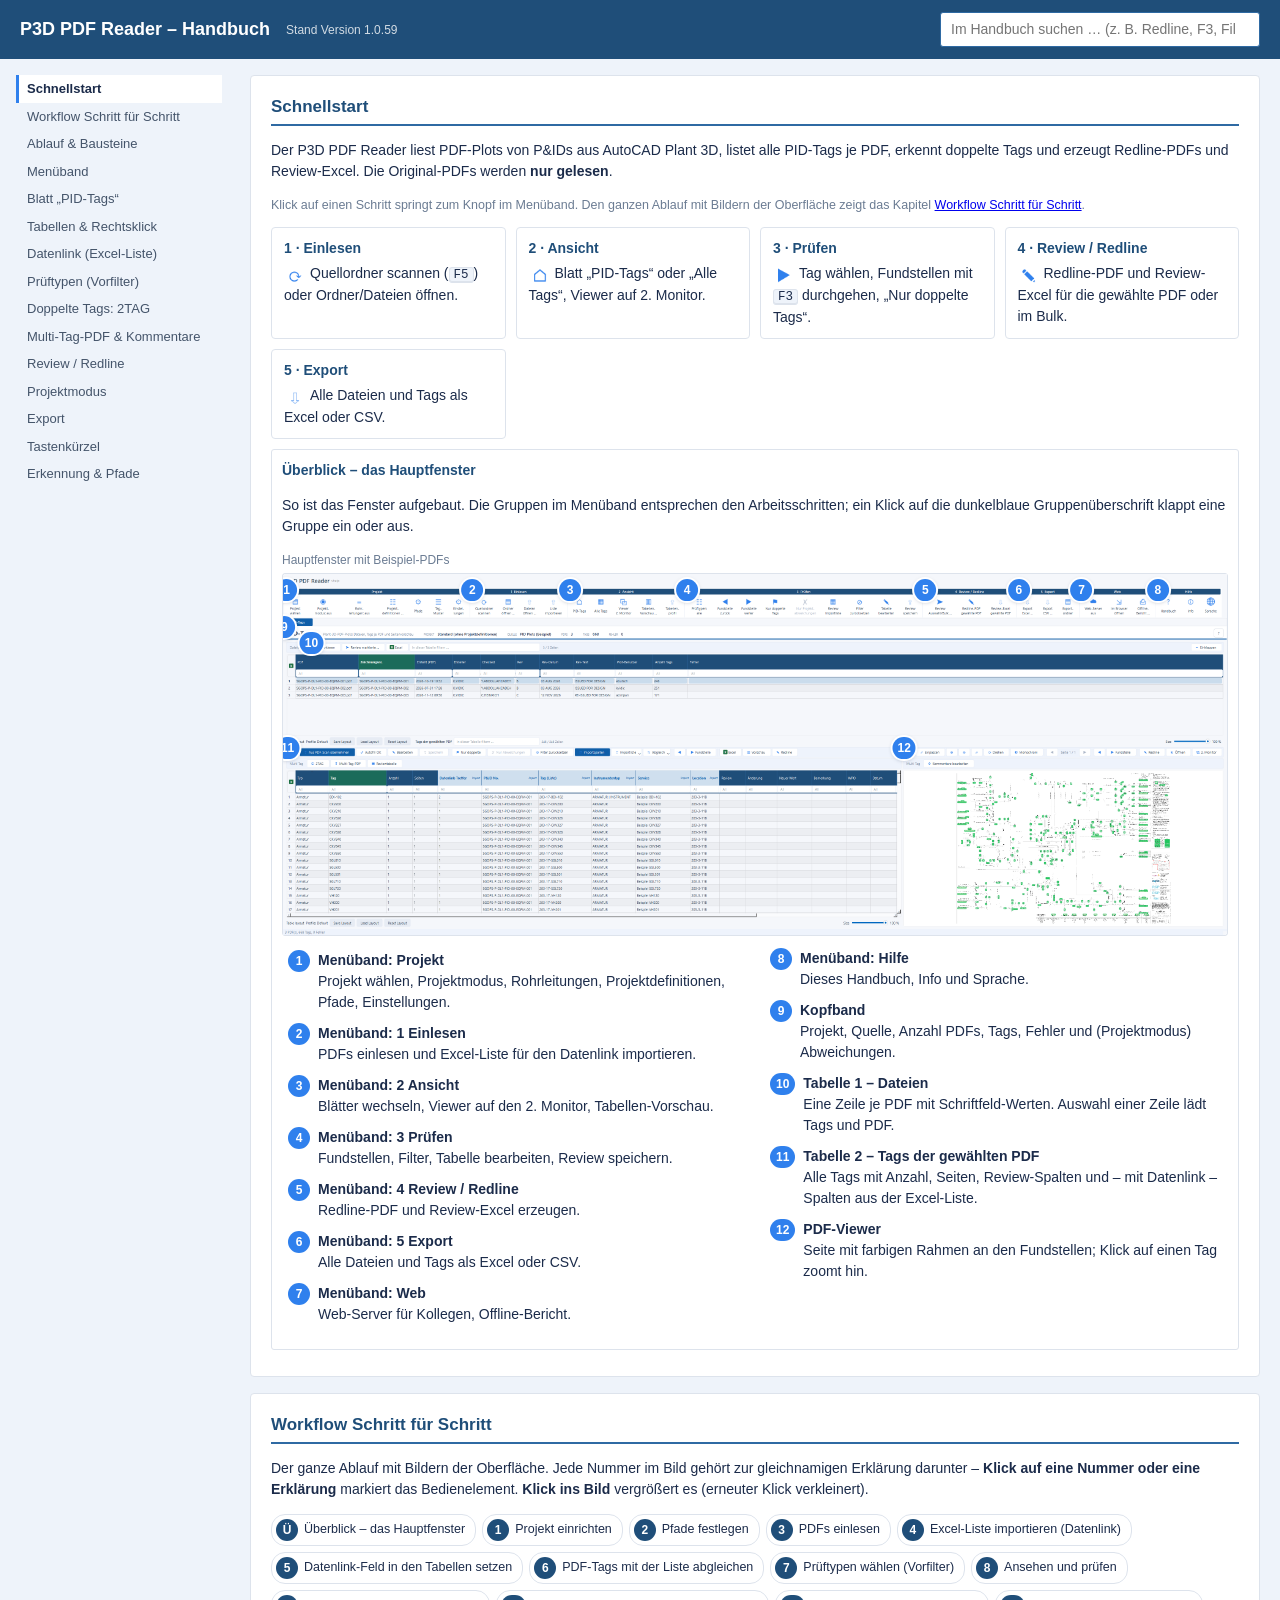
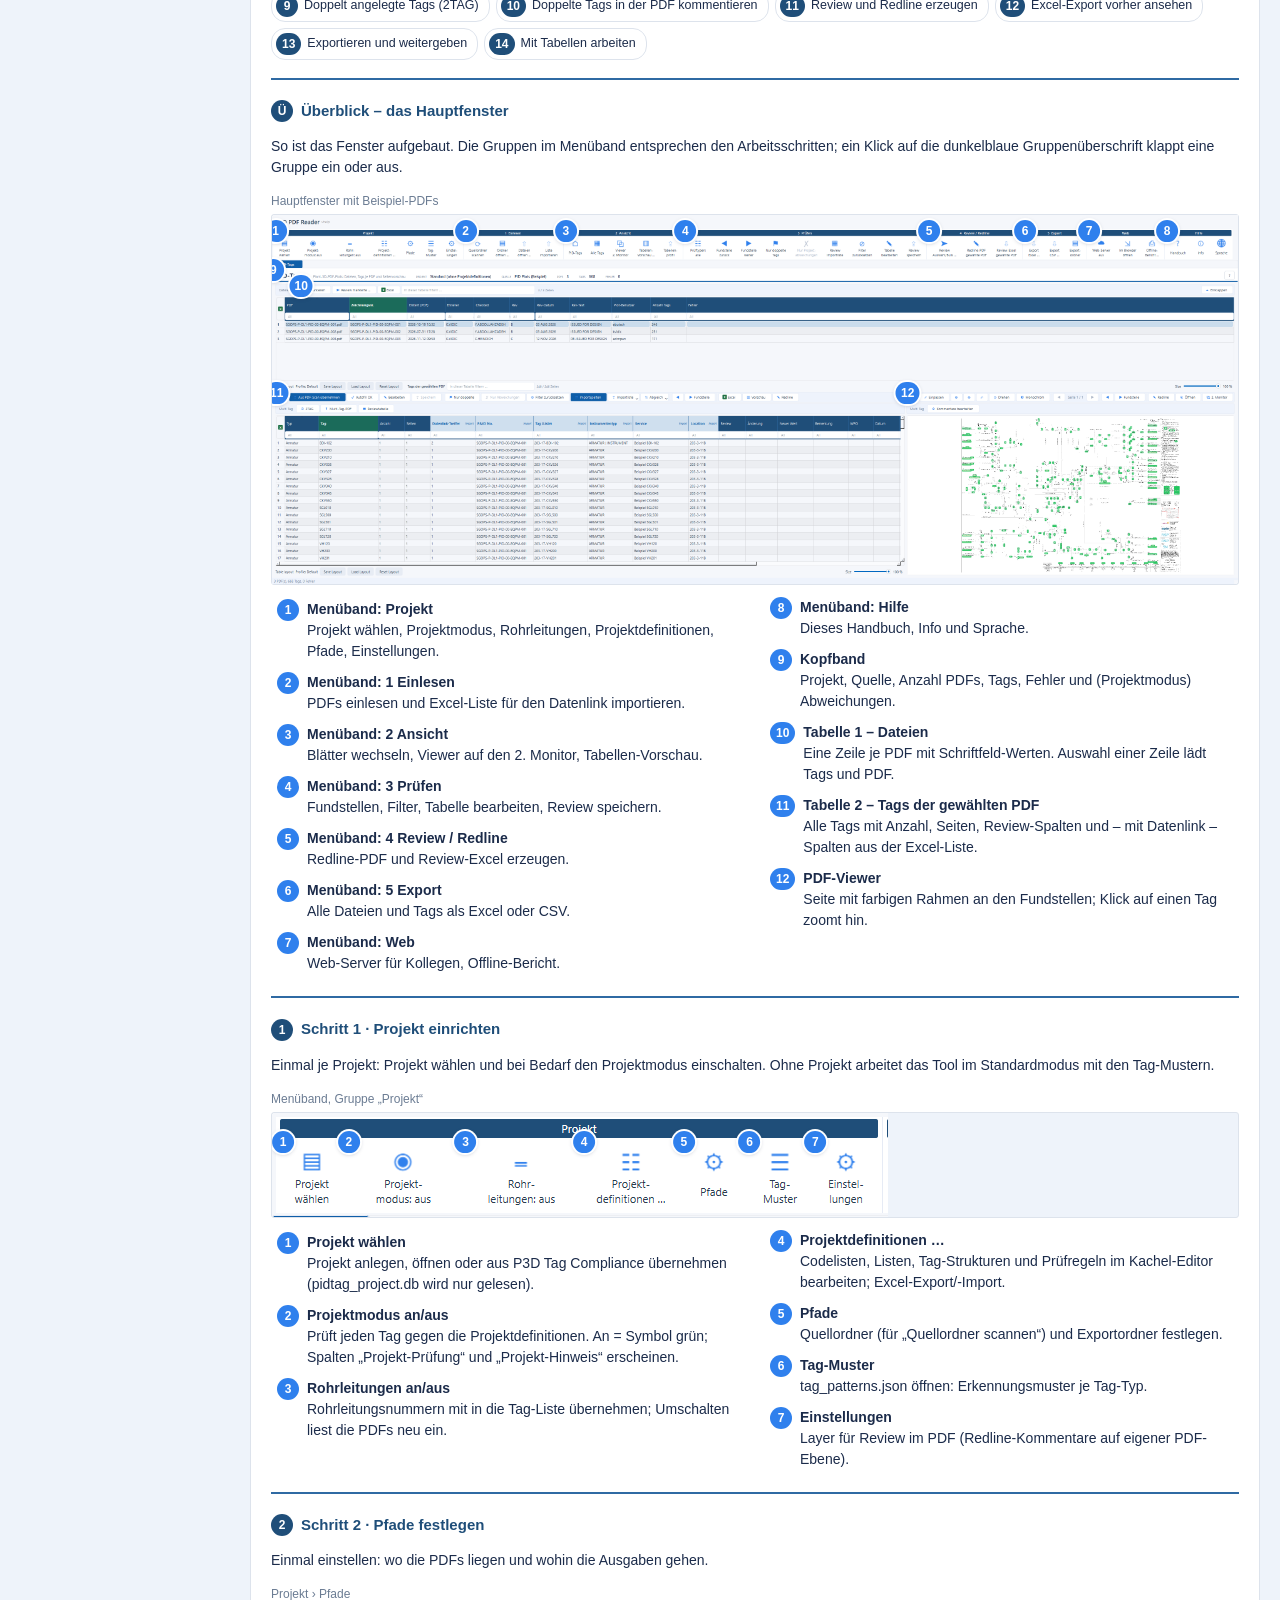
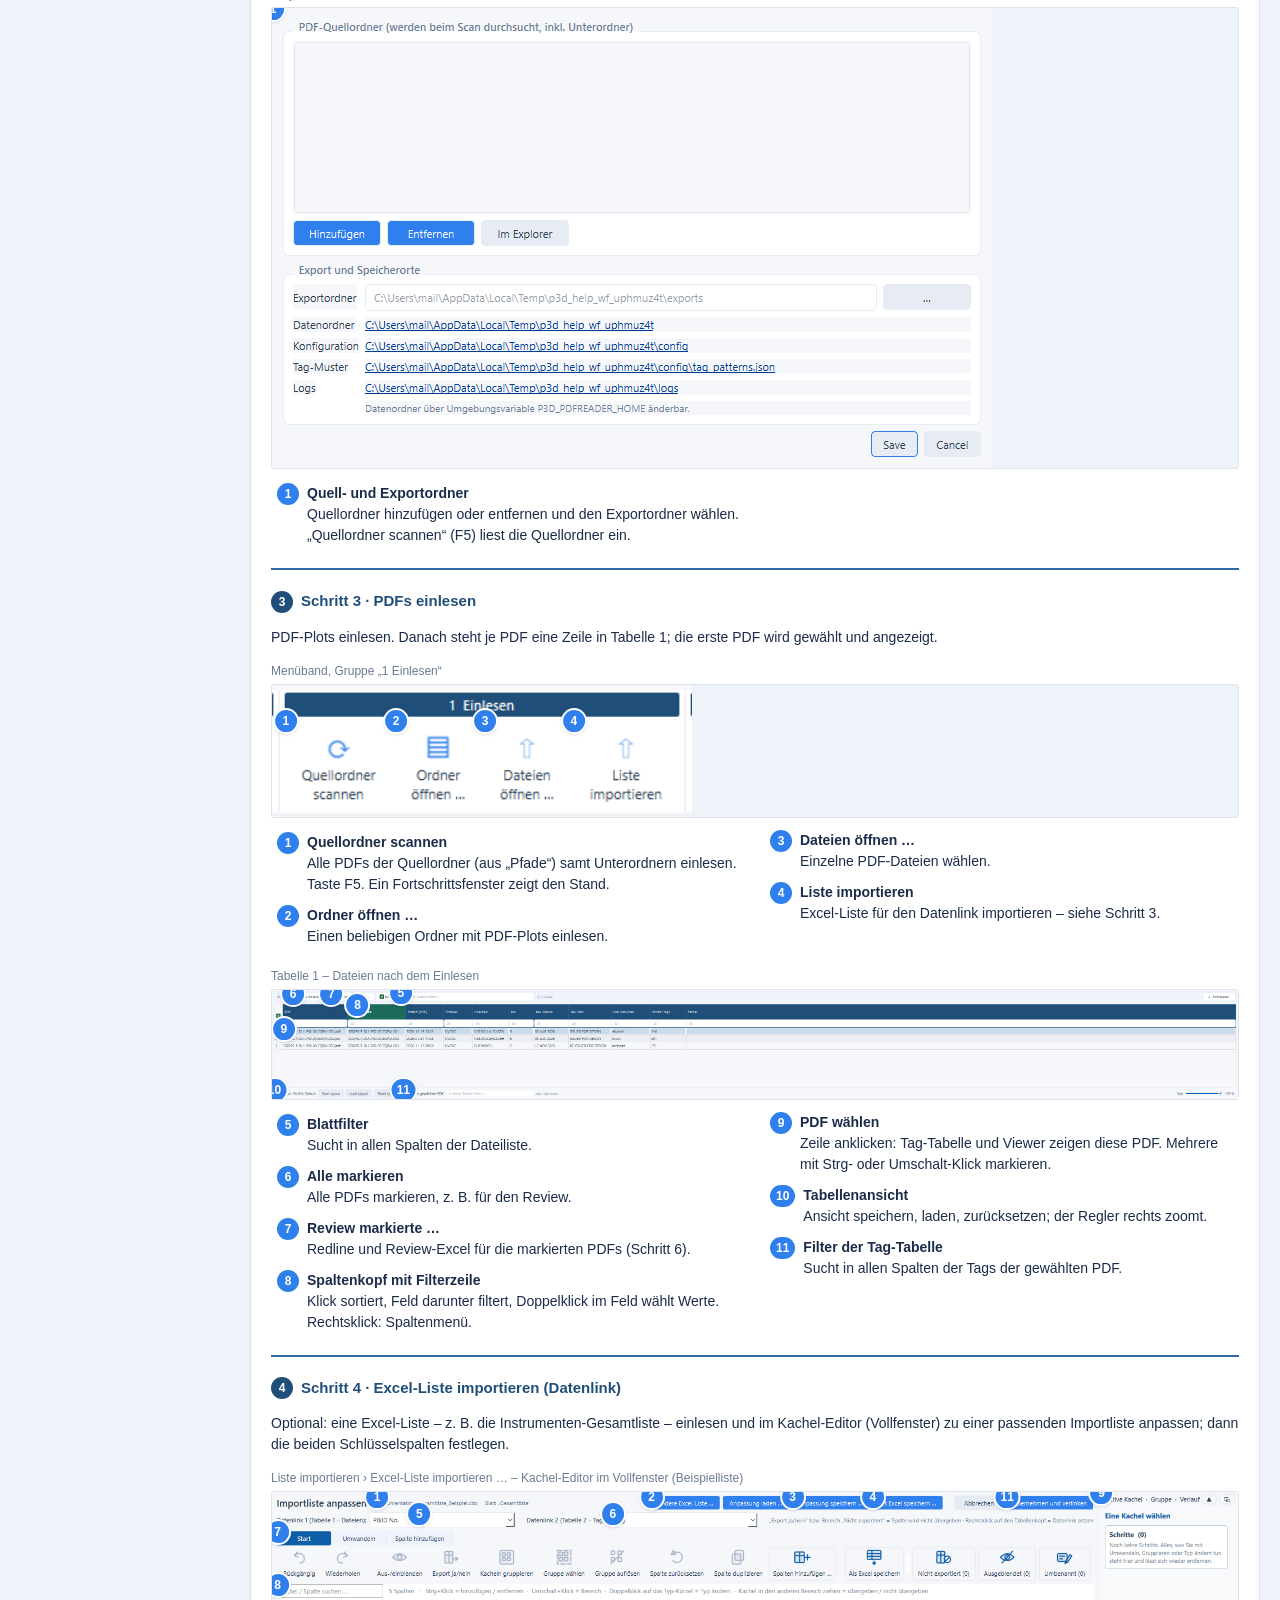
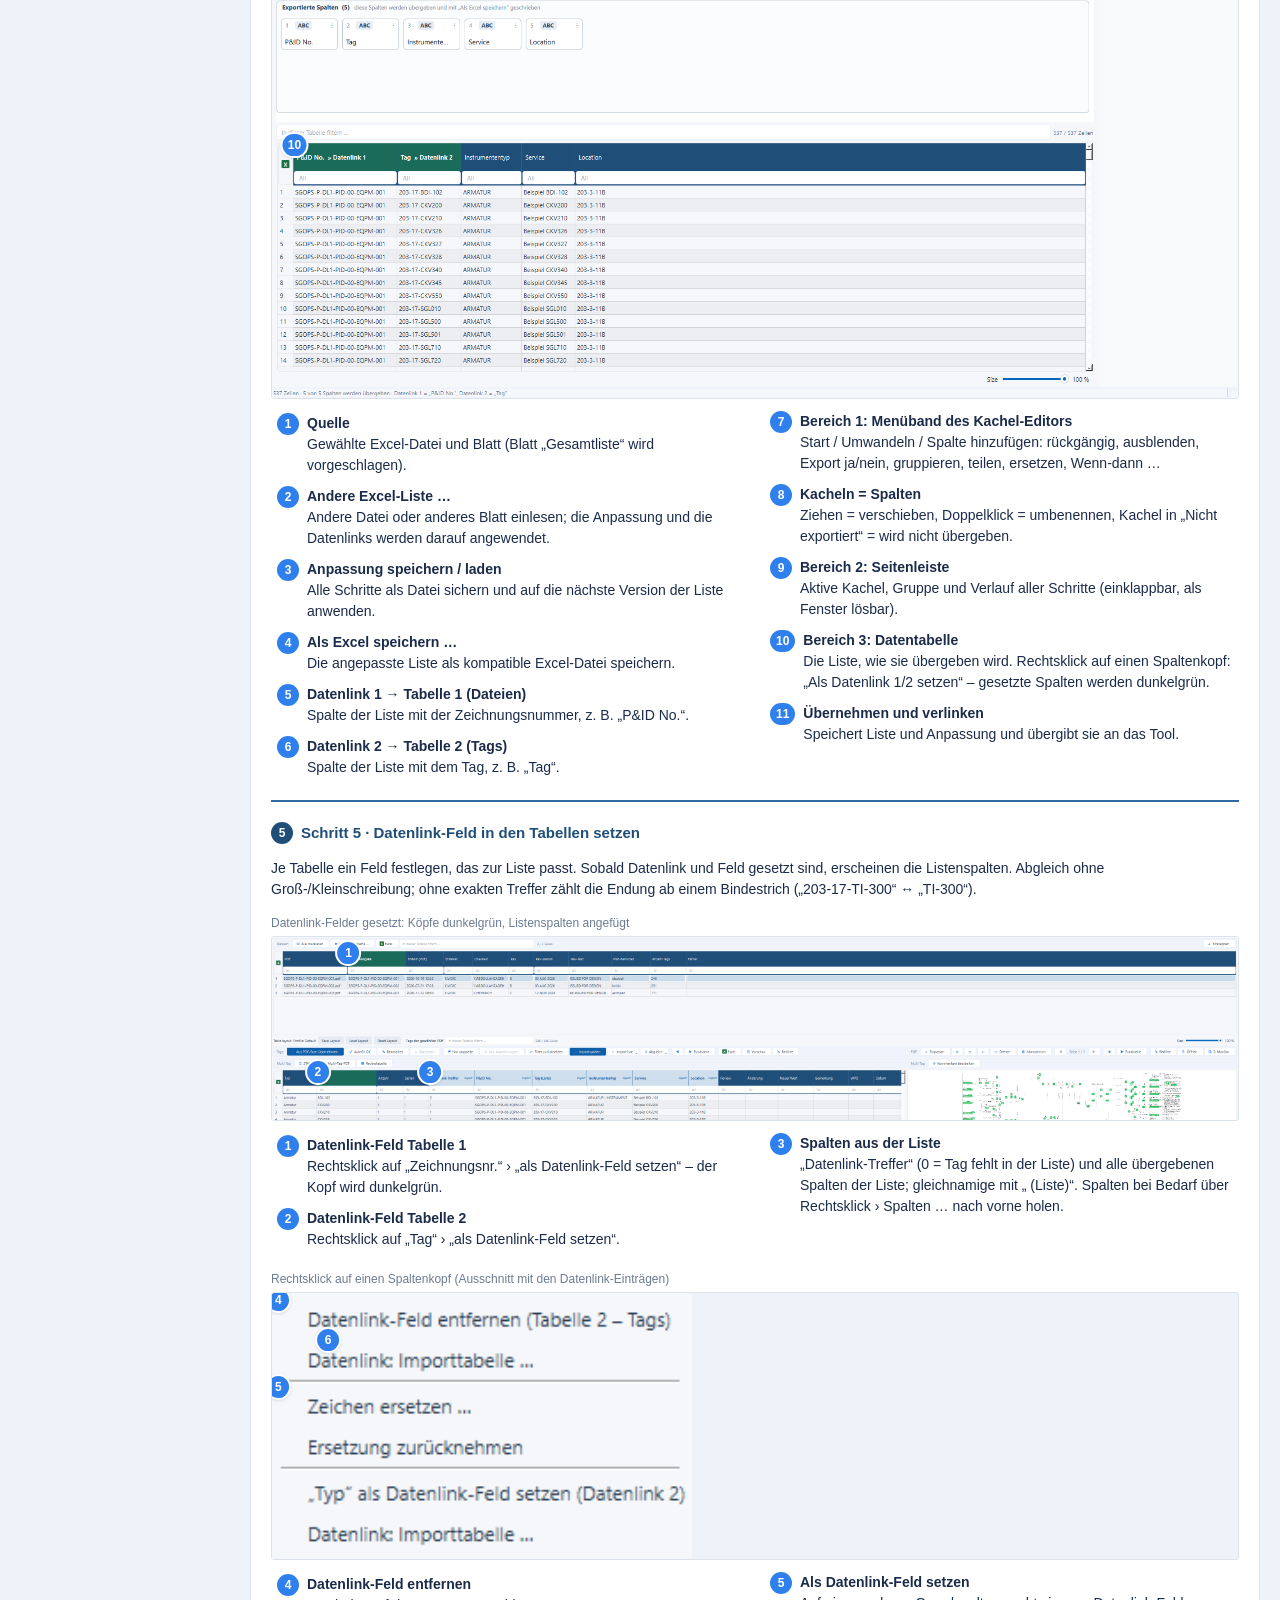
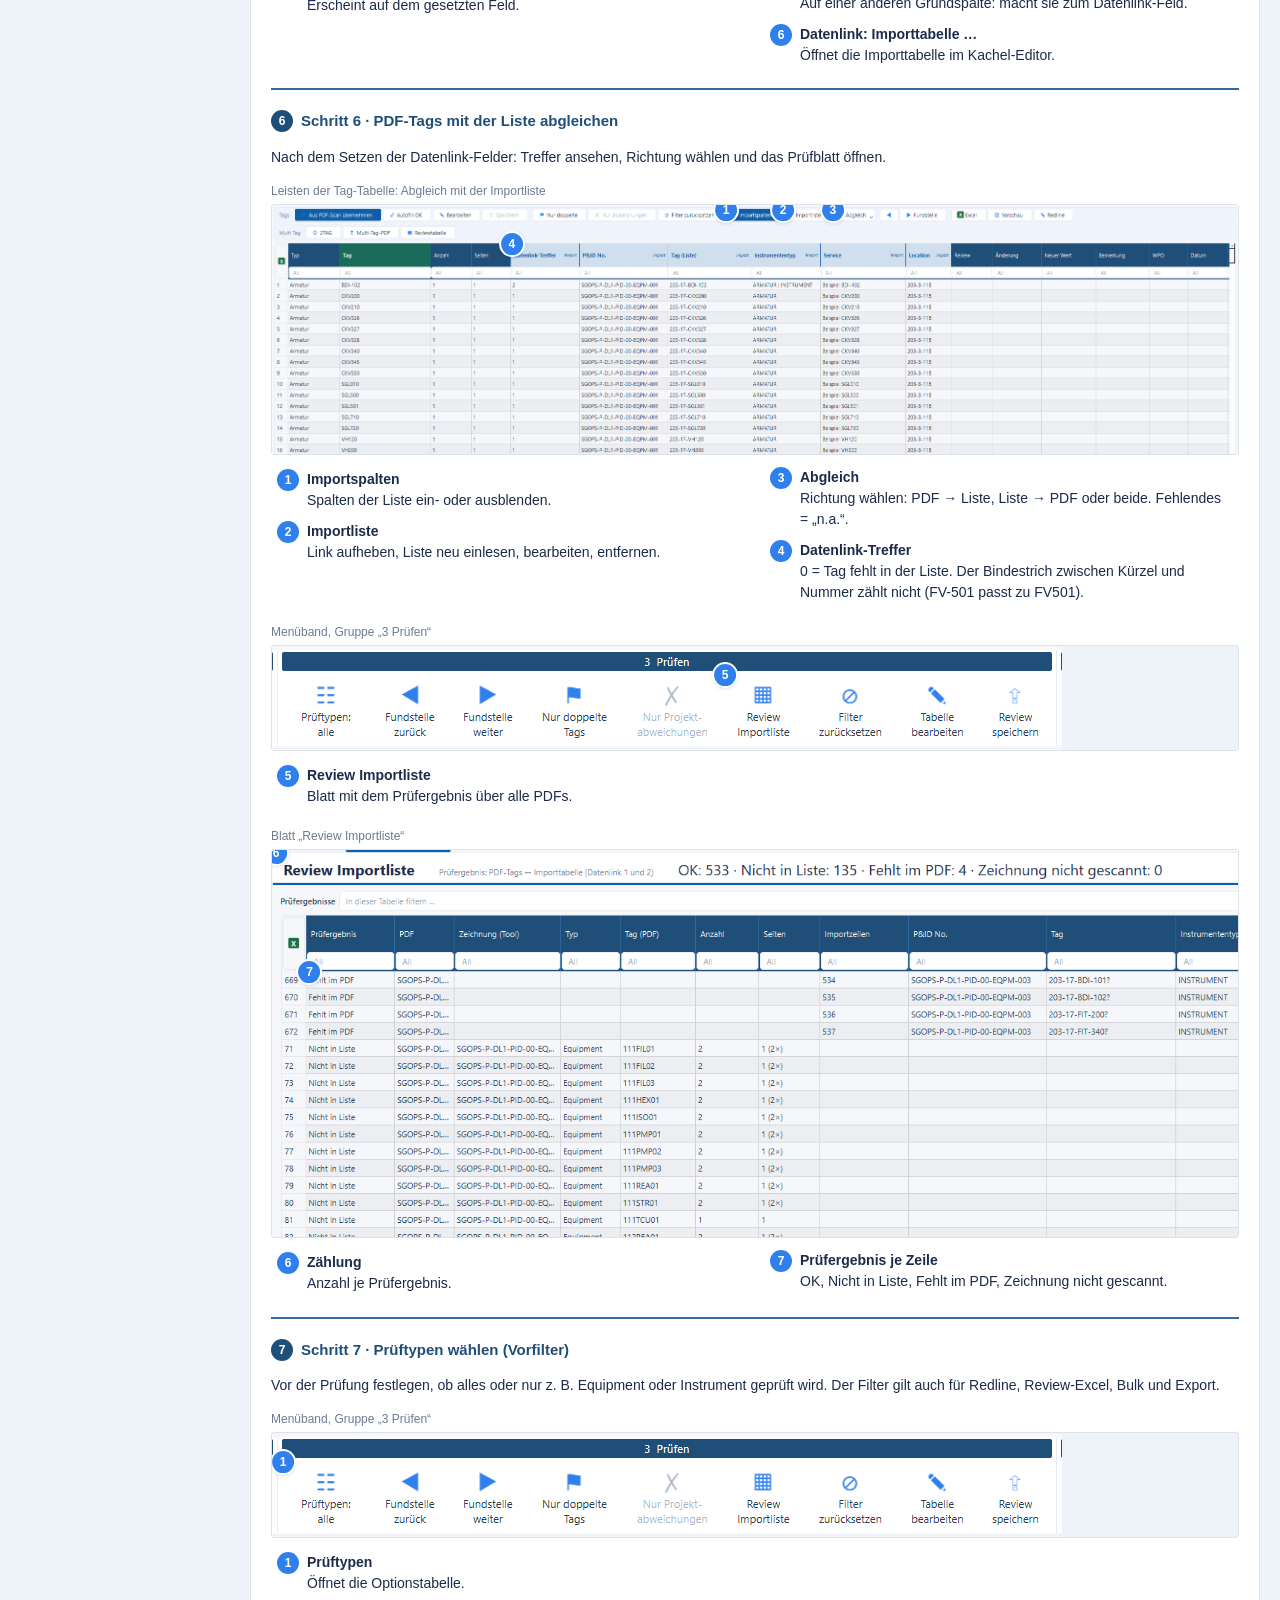
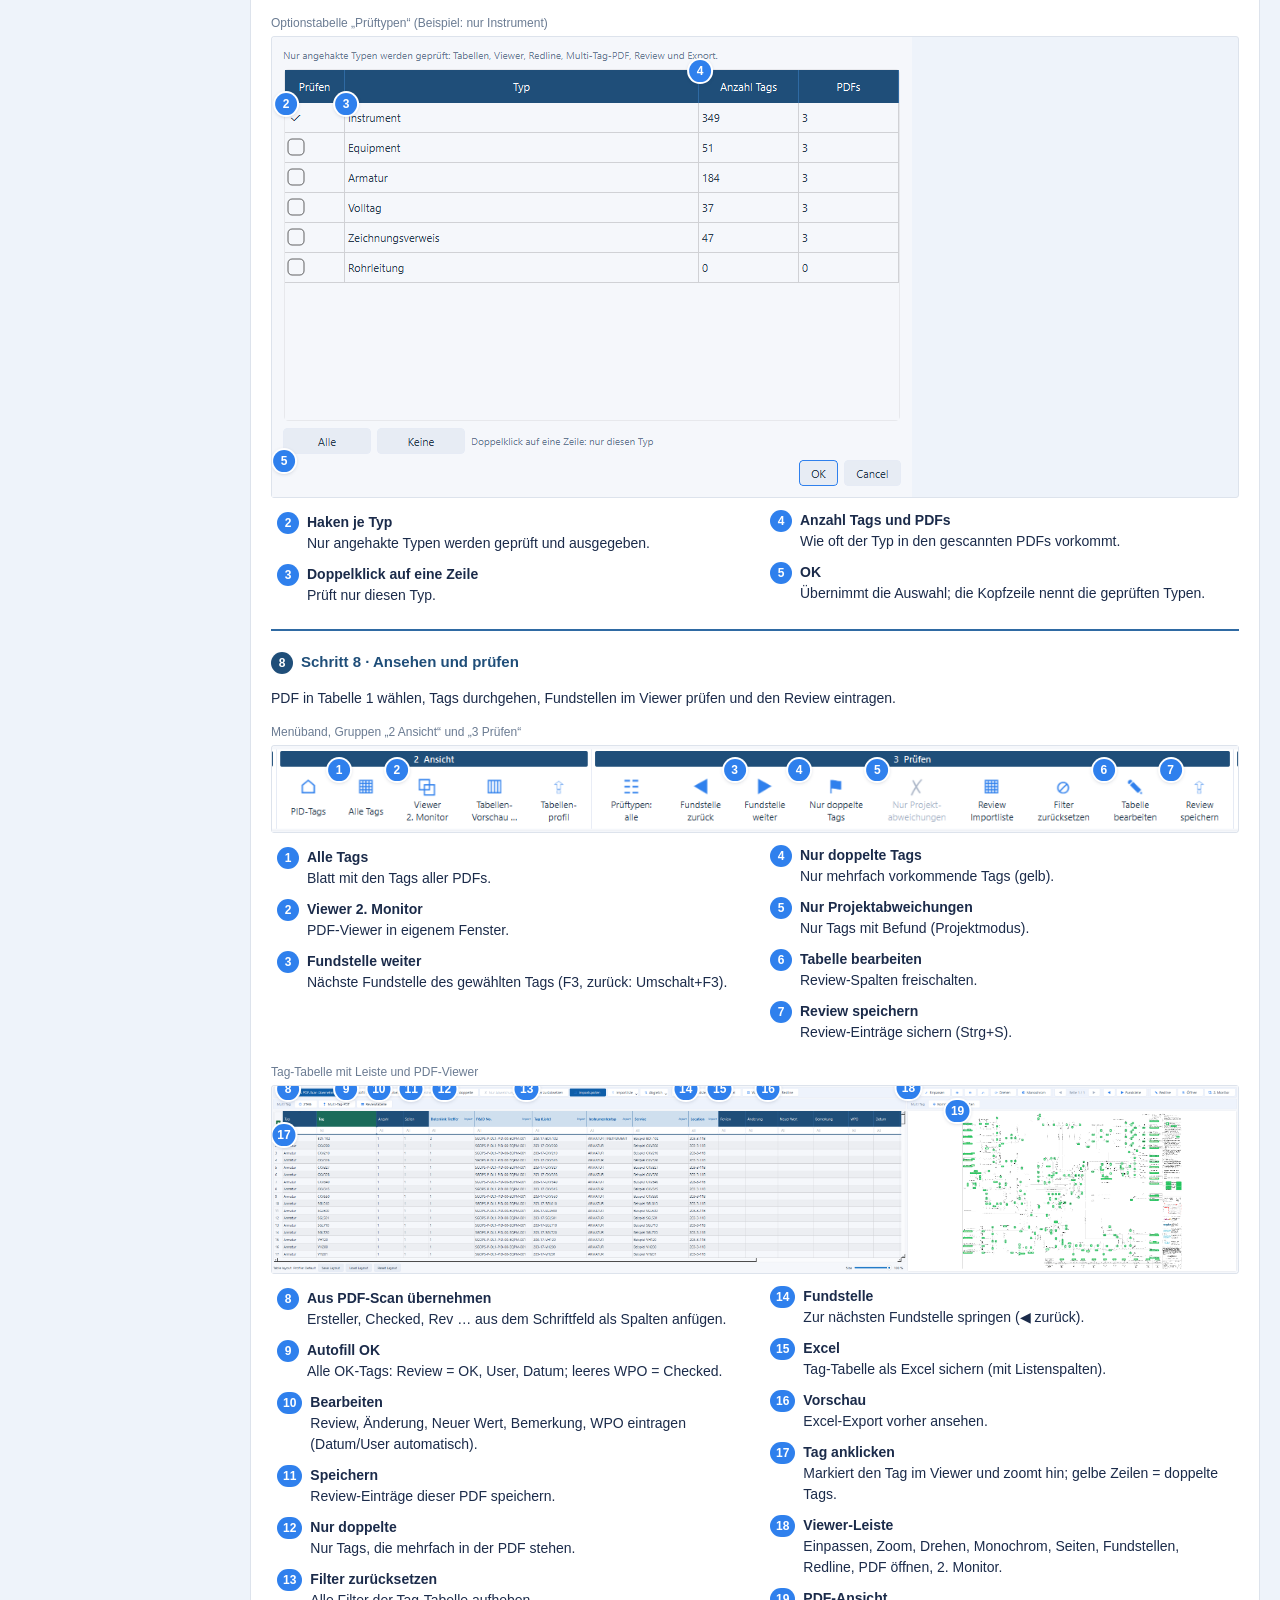
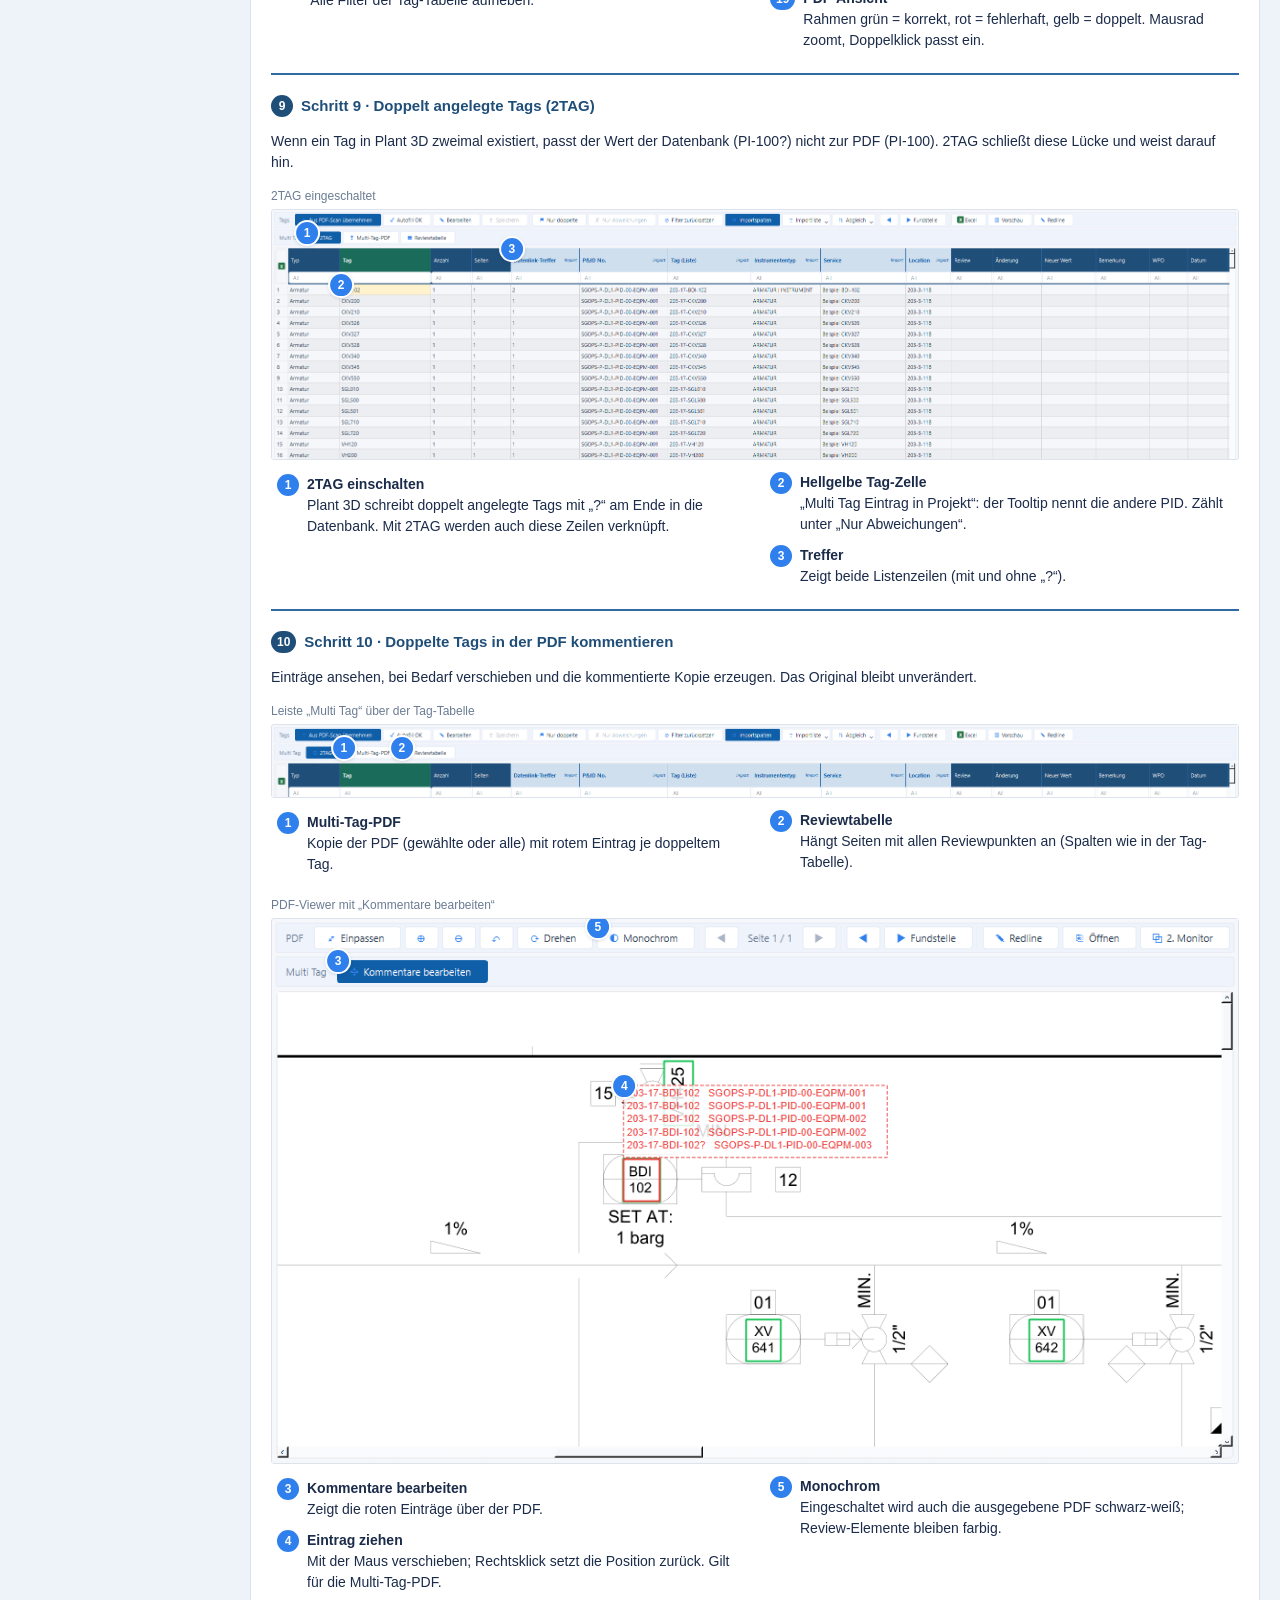
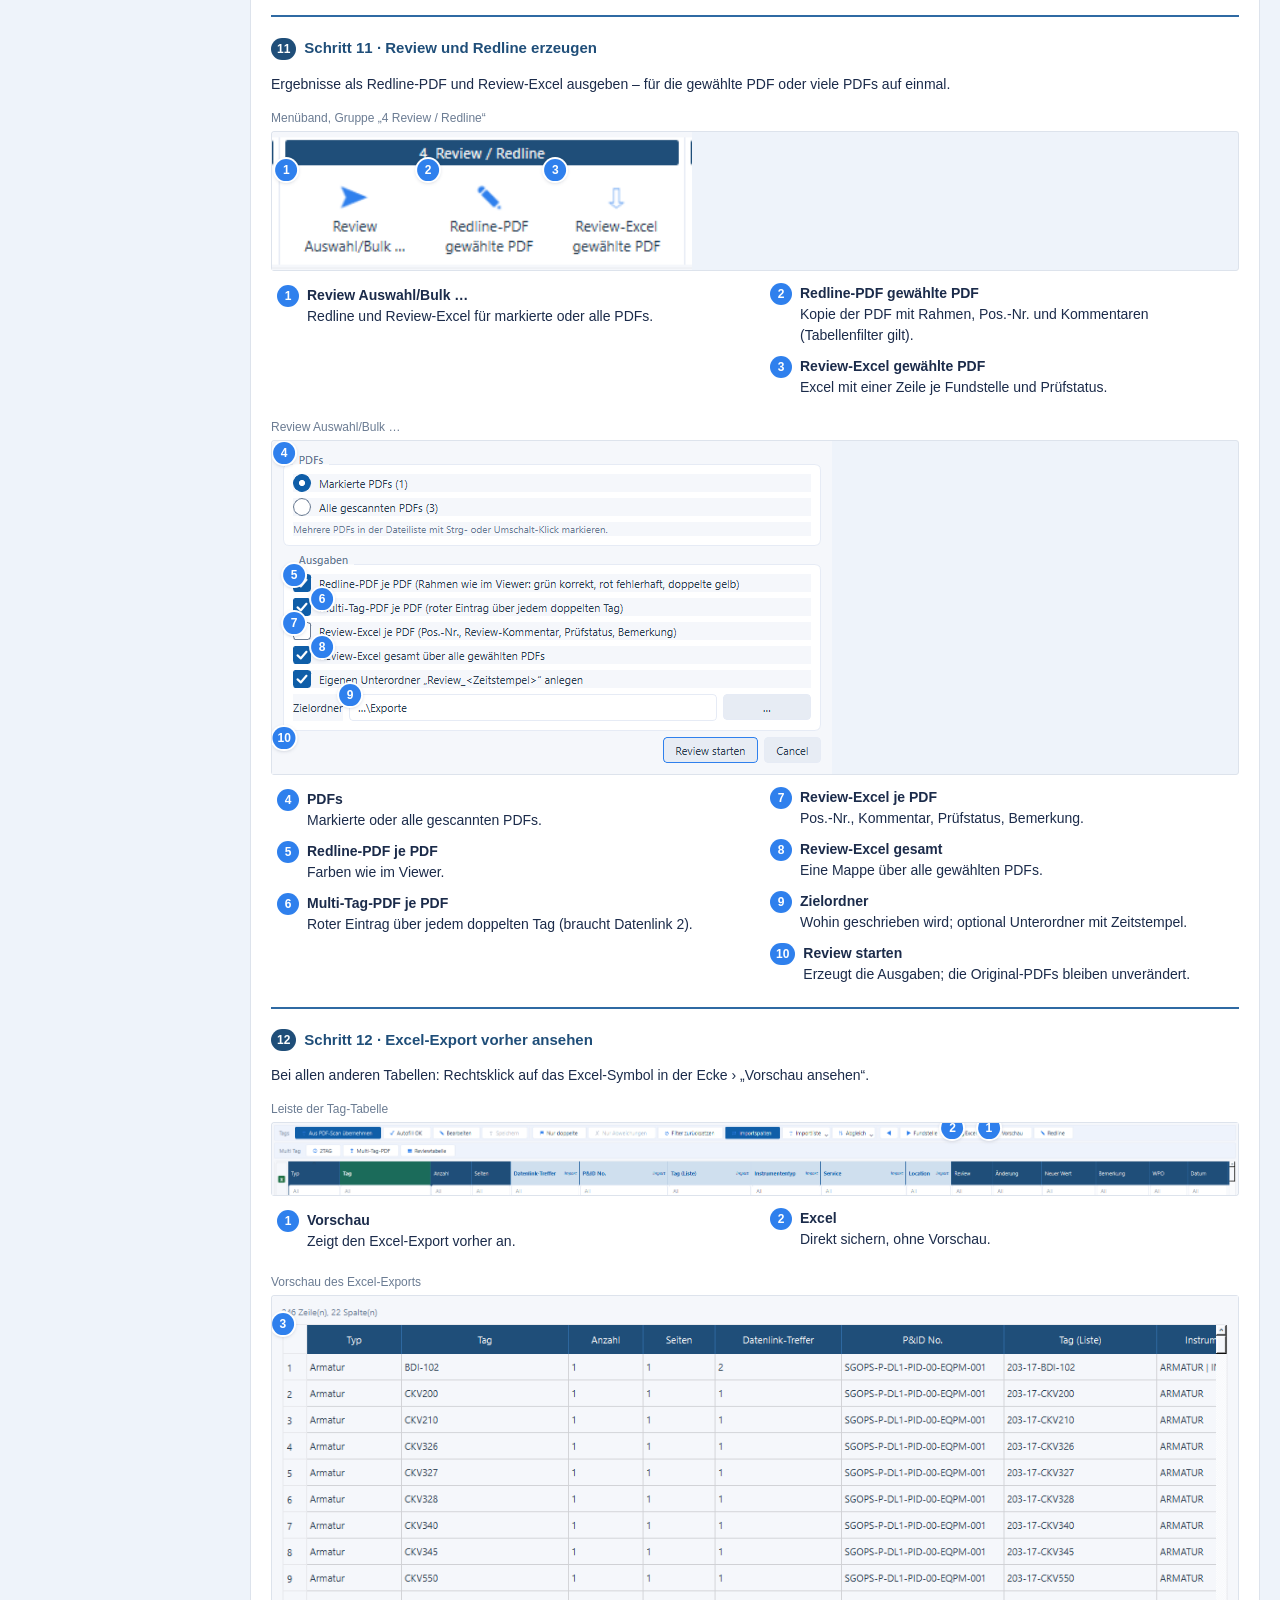
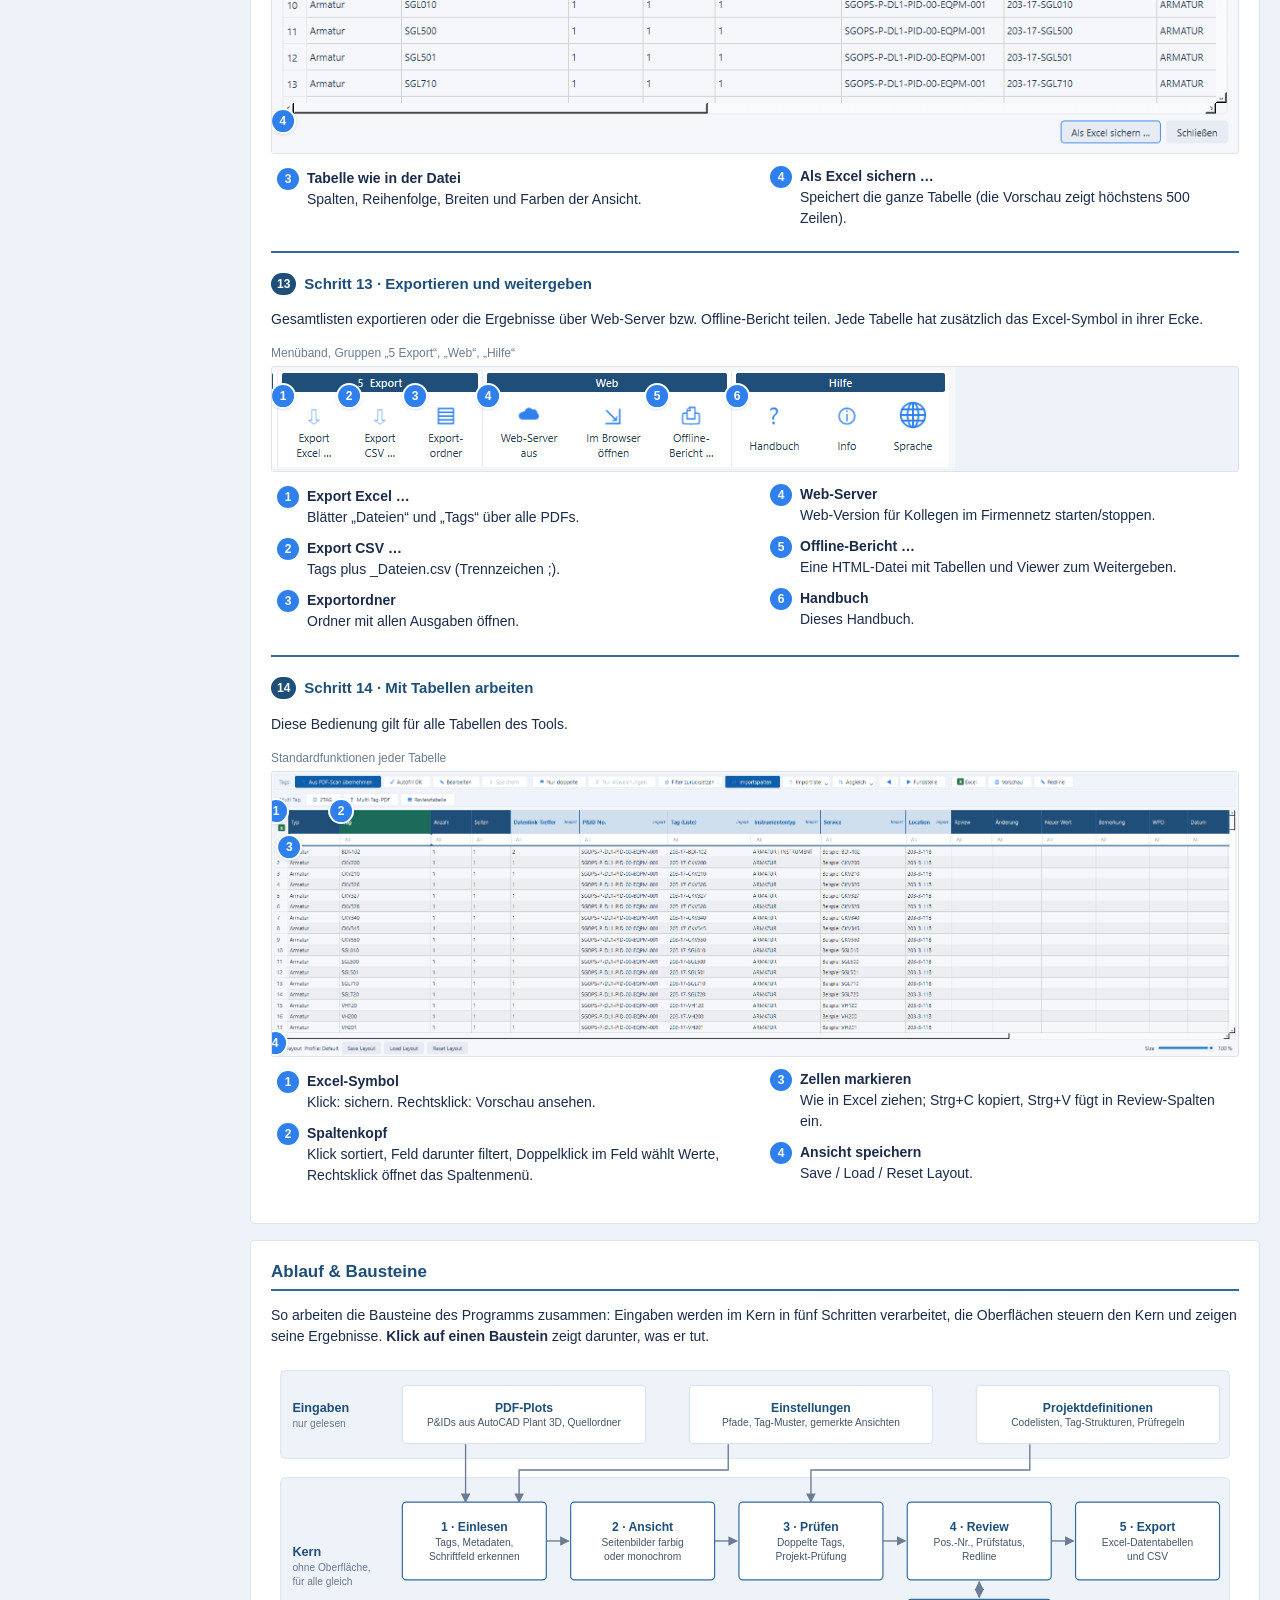
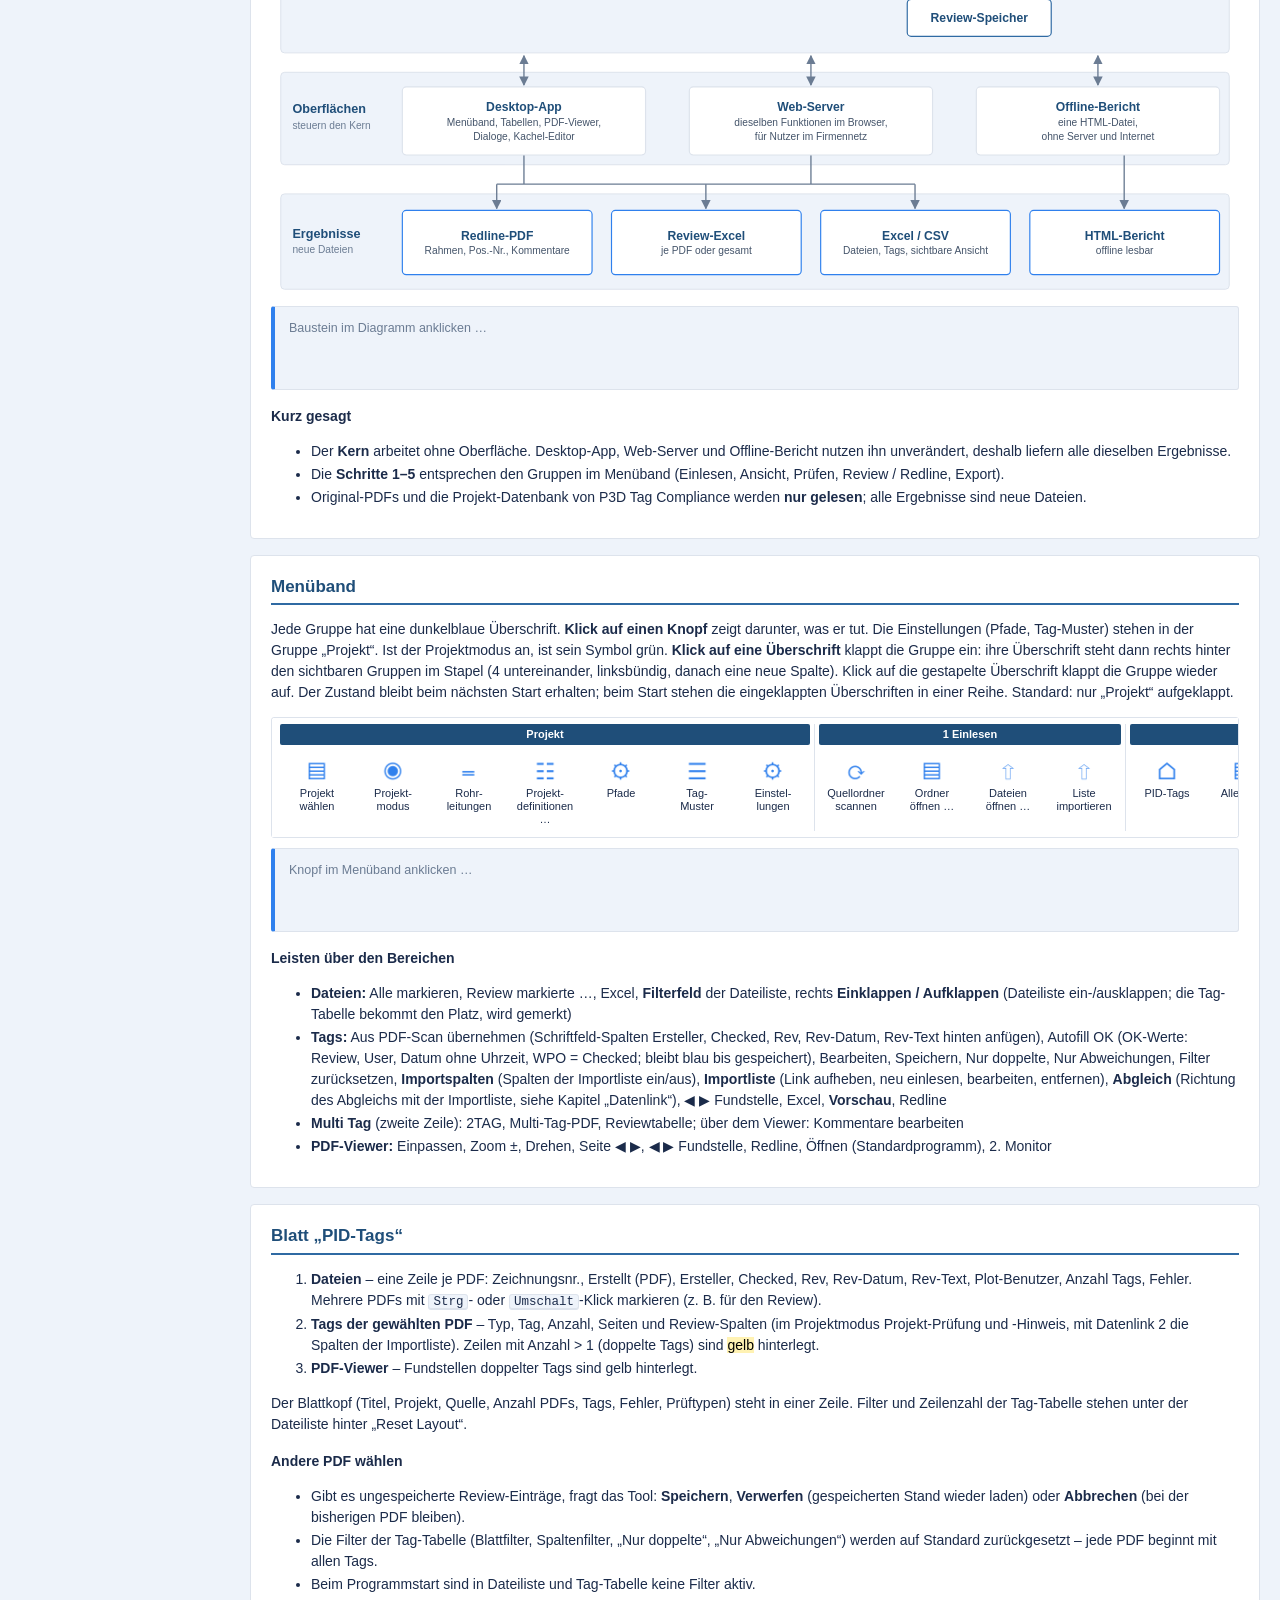
==== commit 1c0f4b20: "P3D PDF Reader 1.0.59: 2TAG, Multi-Tag-PDF, Prüftypen, Handbuch mit Ansichten - 2TAG, Multi-Tag-PDF," ====
--- a/src/p3d_pdfreader/assets/help/handbuch.html
+++ b/src/p3d_pdfreader/assets/help/handbuch.html
@@ -85,6 +85,8 @@
 .wf .ah{fill:var(--subtle)}
 .wf .lb{fill:var(--subtle);font-size:10px}
 /* Workflow Schritt fuer Schritt: Bildschirmfotos mit Nummern (Daten aus workflow.js) */
+.wfref .wfbox{border:1px solid var(--border);border-radius:3px;padding:4px 10px;margin:10px 0;background:var(--card)}
+.wfref h4{margin:6px 0;color:var(--head);font-size:14px}
 .wfnav{display:flex;flex-wrap:wrap;gap:6px;margin:8px 0 4px}
 .wfnav a{display:flex;align-items:center;gap:6px;padding:4px 10px 4px 4px;border:1px solid var(--border);border-radius:14px;background:var(--card);color:var(--txt);text-decoration:none;font-size:12.5px}
 .wfnav a:hover{border-color:var(--accent)}
@@ -95,7 +97,7 @@
 .wffig .cap{font-size:12px;color:var(--subtle);margin:2px 0 4px}
 .shotbox{overflow:auto;border:1px solid var(--border);border-radius:3px;background:var(--band);max-height:78vh}
 .shotwrap{position:relative;width:100%;line-height:0}
-.shotwrap.big{width:var(--bigw)}
+.shotwrap.big{width:var(--bigw);max-width:none!important}
 .shotwrap img{width:100%;height:auto;display:block;cursor:zoom-in}
 .shotwrap.big img{cursor:zoom-out}
 .pin{position:absolute;transform:translate(-45%,-45%);min-width:22px;height:22px;padding:0 5px;border-radius:11px;background:var(--accent);color:#fff;font:600 12px/22px "Segoe UI",Arial,sans-serif;text-align:center;cursor:pointer;box-shadow:0 0 0 2px #fff,0 1px 4px rgba(27,43,74,.35);z-index:2;user-select:none}
@@ -114,7 +116,7 @@
 </head>
 <body>
 <header>
-  <h1>P3D PDF Reader – Handbuch</h1><span class="ver">Stand Version 1.0.43</span>
+  <h1>P3D PDF Reader – Handbuch</h1><span class="ver">Stand Version 1.0.59</span>
   <input id="q" type="search" placeholder="Im Handbuch suchen … (z. B. Redline, F3, Filter)" aria-label="Suchen">
 </header>
 <div class="wrap">
@@ -133,6 +135,7 @@
   <div class="step" data-go="redline"><b>4 · Review / Redline</b><img src="img/redline.png" alt="">Redline-PDF und Review-Excel für die gewählte PDF oder im Bulk.</div>
   <div class="step" data-go="xlsx"><b>5 · Export</b><img src="img/xlsx.png" alt="">Alle Dateien und Tags als Excel oder CSV.</div>
 </div>
+<div class="wfref" data-wf="overview"></div>
 </section>
 
 <section id="workflow" data-title="Workflow Schritt für Schritt">
@@ -193,8 +196,9 @@
 <div class="detail" id="det"><div class="note">Knopf im Menüband anklicken …</div></div>
 <h3>Leisten über den Bereichen</h3>
 <ul>
-  <li><b>Dateien:</b> Alle markieren, Review markierte …, Excel, rechts <b>Einklappen / Aufklappen</b> (Dateiliste ein-/ausklappen; die Tag-Tabelle bekommt den Platz, wird gemerkt)</li>
-  <li><b>Tags:</b> Aus PDF-Scan übernehmen (Schriftfeld-Spalten Ersteller, Checked, Rev, Rev-Datum, Rev-Text hinten anfügen), Autofill OK (OK-Werte: Review, User, Datum ohne Uhrzeit, WPO = Checked; bleibt blau bis gespeichert), Bearbeiten, Speichern, Nur doppelte, Nur Abweichungen, Filter zurücksetzen, <b>Importspalten</b> (Spalten der Importliste ein/aus), <b>Importliste</b> (Link aufheben, neu einlesen, bearbeiten, entfernen), <b>Abgleich</b> (Richtung des Abgleichs mit der Importliste, siehe Kapitel „Datenlink“), ◀ ▶ Fundstelle, Excel, Redline</li>
+  <li><b>Dateien:</b> Alle markieren, Review markierte …, Excel, <b>Filterfeld</b> der Dateiliste, rechts <b>Einklappen / Aufklappen</b> (Dateiliste ein-/ausklappen; die Tag-Tabelle bekommt den Platz, wird gemerkt)</li>
+  <li><b>Tags:</b> Aus PDF-Scan übernehmen (Schriftfeld-Spalten Ersteller, Checked, Rev, Rev-Datum, Rev-Text hinten anfügen), Autofill OK (OK-Werte: Review, User, Datum ohne Uhrzeit, WPO = Checked; bleibt blau bis gespeichert), Bearbeiten, Speichern, Nur doppelte, Nur Abweichungen, Filter zurücksetzen, <b>Importspalten</b> (Spalten der Importliste ein/aus), <b>Importliste</b> (Link aufheben, neu einlesen, bearbeiten, entfernen), <b>Abgleich</b> (Richtung des Abgleichs mit der Importliste, siehe Kapitel „Datenlink“), ◀ ▶ Fundstelle, Excel, <b>Vorschau</b>, Redline</li>
+  <li><b>Multi Tag</b> (zweite Zeile): 2TAG, Multi-Tag-PDF, Reviewtabelle; über dem Viewer: Kommentare bearbeiten</li>
   <li><b>PDF-Viewer:</b> Einpassen, Zoom ±, Drehen, Seite ◀ ▶, ◀ ▶ Fundstelle, Redline, Öffnen (Standardprogramm), 2. Monitor</li>
 </ul>
 </section>
@@ -206,6 +210,7 @@
   <li><b>Tags der gewählten PDF</b> – Typ, Tag, Anzahl, Seiten und Review-Spalten (im Projektmodus Projekt-Prüfung und -Hinweis, mit Datenlink 2 die Spalten der Importliste). Zeilen mit Anzahl &gt; 1 (doppelte Tags) sind <mark>gelb</mark> hinterlegt.</li>
   <li><b>PDF-Viewer</b> – Fundstellen doppelter Tags sind gelb hinterlegt.</li>
 </ol>
+<p>Der Blattkopf (Titel, Projekt, Quelle, Anzahl PDFs, Tags, Fehler, Prüftypen) steht in einer Zeile. Filter und Zeilenzahl der Tag-Tabelle stehen unter der Dateiliste hinter „Reset Layout“.</p>
 <h3>Andere PDF wählen</h3>
 <ul>
   <li>Gibt es ungespeicherte Review-Einträge, fragt das Tool: <b>Speichern</b>, <b>Verwerfen</b> (gespeicherten Stand wieder laden) oder <b>Abbrechen</b> (bei der bisherigen PDF bleiben).</li>
@@ -220,6 +225,9 @@
 <h3>Viewer</h3>
 <p>Mausrad zoomt, Ziehen verschiebt, Doppelklick zeigt die ganze Seite. Plots mit Seitendrehung erscheinen automatisch richtig herum, „Drehen“ dreht zusätzlich in 90°-Schritten. <b>2. Monitor</b> setzt den Viewer in ein eigenes Fenster; „Viewer zurückholen“ holt ihn zurück.</p>
 <p>Das Blatt <b>„Alle Tags“</b> zeigt die Tags aller eingelesenen PDFs in einer Tabelle.</p>
+<h3>So gehst du vor</h3>
+<div class="wfref" data-wf="read"></div>
+<div class="wfref" data-wf="check"></div>
 </section>
 
 <section id="tables" data-title="Tabellen &amp; Rechtsklick">
@@ -246,10 +254,12 @@
   <tbody>
     <tr><td>Zelle</td><td>Kopieren (<kbd>Strg</kbd>+<kbd>C</kbd>), Zeile kopieren, Zeile mit Überschriften kopieren, Nur „Wert“ in „Spalte“ zeigen, Filter der Spalte zurücksetzen, Alle Filter zurücksetzen, Spalten …, Nach Excel …</td></tr>
     <tr><td>Spaltenkopf</td><td>Spalte ausblenden, alle Spalten zeigen, Spalte an den Anfang/ans Ende, mehrere markierte Spalten verschieben (<kbd>Strg</kbd>+Klick), Ausrichtung, Ansicht zurücksetzen, Teilreiter aus dieser Spalte erstellen / entfernen, <b>als Datenlink-Feld setzen / entfernen</b> (Kopf dunkelgrün)</td></tr>
-    <tr><td><img src="img/excel.png" alt="" style="width:16px;vertical-align:middle"> Excel-Symbol (Tabellenecke)</td><td>Klick: Tabelle wie angezeigt als Excel sichern (sichtbare und hinzugefügte Spalten, ohne ausgeblendete; Filter, Sortierung, Farben, Spaltenbreiten) oder als CSV · Rechtsklick: <b>Spalten …</b> (Reihenfolge, Ein-/Ausblenden, „Standard“ = wie eingelesen)</td></tr>
+    <tr><td><img src="img/excel.png" alt="" style="width:16px;vertical-align:middle"> Excel-Symbol (Tabellenecke)</td><td>Rechtsklick: Vorschau ansehen oder sichern · Klick: Tabelle wie angezeigt als Excel sichern (sichtbare und hinzugefügte Spalten, ohne ausgeblendete; Filter, Sortierung, Farben, Spaltenbreiten) oder als CSV · Rechtsklick: <b>Spalten …</b> (Reihenfolge, Ein-/Ausblenden, „Standard“ = wie eingelesen)</td></tr>
     <tr><td>Teilreiter-Leiste</td><td>Teilreiter aus (zurück zur Gesamttabelle)</td></tr>
   </tbody>
 </table>
+<div class="wfref" data-wf="tables"></div>
+<div class="wfref" data-wf="preview"></div>
 </section>
 
 <section id="datalink" data-title="Datenlink (Excel-Liste)">
@@ -268,9 +278,9 @@
   <li>Im Tool je Tabelle das <b>Datenlink-Feld</b> setzen: Rechtsklick auf den Spaltenkopf (z. B. „Zeichnungsnr.“ bzw. „Tag“) › <i>als Datenlink-Feld setzen</i>. Der Kopf wird <b>dunkelgrün</b>. Entfernen ebenso per Rechtsklick.</li>
 </ol>
 <ul>
-  <li><b>Dateien</b> bekommt die Spalte „Datenlink-Treffer“ (Zeilen der Liste zu dieser Zeichnung).</li>
+  <li>Die <b>Dateiliste</b> zeigt keine Listenspalten; ihr Datenlink-Feld bestimmt, welche Listenzeilen zu einer Zeichnung gehören.</li>
   <li><b>Tags</b> bekommt „Datenlink-Treffer“ und alle übergebenen Spalten der Liste (gleichnamige mit „ (Liste)“). 0 Treffer = Tag fehlt in der Liste; die Listenspalten stehen dann auf <b>„n.a.“</b>.</li>
-  <li><b>Abgleich:</b> ohne Groß-/Kleinschreibung und Leerzeichen; ohne exakten Treffer zählt die Endung ab einem Bindestrich – „301-30-149-<b>TI-300</b>“ passt zum Tag „TI-300“. Beim Zeichnungsabgleich zählen „.pdf“ und ein Kopie-Zusatz wie „ (2)“ nicht – das Datenlink-Feld darf also auch „PDF“ (Dateiname) sein. Sind beide Datenlinks aktiv, zählen für einen Tag nur Listenzeilen <b>derselben Zeichnung</b>: erst muss die Zeichnung passen, dann der Tag. Mehrere Treffer: verschiedene Werte mit „ | “ verbunden.</li>
+  <li><b>Abgleich:</b> ohne Groß-/Kleinschreibung und Leerzeichen; beim Tag zählt auch der Bindestrich zwischen Kürzel und Nummer nicht („FV-501“ = „FV501“); ohne exakten Treffer zählt die Endung ab einem Bindestrich – „301-30-149-<b>TI-300</b>“ passt zum Tag „TI-300“. Beim Zeichnungsabgleich zählen „.pdf“ und ein Kopie-Zusatz wie „ (2)“ nicht – das Datenlink-Feld darf also auch „PDF“ (Dateiname) sein. Sind beide Datenlinks aktiv, zählen für einen Tag nur Listenzeilen <b>derselben Zeichnung</b>: erst muss die Zeichnung passen, dann der Tag. Mehrere Treffer: verschiedene Werte mit „ | “ verbunden.</li>
   <li><b>Findet ein Tag keinen Treffer, obwohl er in der Liste steht?</b> Zuerst in der Dateiliste „Datenlink-Treffer“ der PDF prüfen: steht dort 0, passt die Zeichnung nicht zur Spalte der Liste (Datenlink-Feld bzw. Datenlink 1 prüfen).</li>
 </ul>
 <h3>Abgleich-Richtung der Tag-Tabelle</h3>
@@ -288,6 +298,61 @@
 </ul>
 <h3>Review Importliste</h3>
 <p>„3 Prüfen › Review Importliste“ öffnet ein eigenes Blatt mit einem <b>Prüfergebnis</b> je Zeile über alle PDFs: <b>OK</b> (Tag im PDF und in der Liste), <b>Nicht in Liste</b>, <b>Fehlt im PDF</b> (Zeile der Liste zu einer gescannten Zeichnung) und <b>Zeichnung nicht gescannt</b>. Rechts die exportierten Spalten der Liste, „Importzeilen“ nennt die Zeilennummern. Zählung je Ergebnis im Blattkopf, Excel über das Symbol in der Tabellenecke.</p>
+<h3>So gehst du vor</h3>
+<div class="wfref" data-wf="import"></div>
+<div class="wfref" data-wf="link"></div>
+<div class="wfref" data-wf="listcheck"></div>
+</section>
+
+<section id="types" data-title="Prüftypen (Vorfilter)">
+<h2>Prüftypen (Vorfilter)</h2>
+<p>Lege fest, <b>welche Tag-Typen geprüft werden</b> – zum Beispiel nur Equipment oder nur Instrument.</p>
+<ol>
+  <li>PDFs einlesen.</li>
+  <li>Menüband <b>3 Prüfen › Prüftypen</b> öffnen.</li>
+  <li>Haken setzen, oder <b>Doppelklick auf eine Zeile</b> = nur dieser Typ. „Alle“ / „Keine“ setzen alle Haken.</li>
+  <li><b>OK</b>: Die Kopfzeile nennt die geprüften Typen („PRÜFTYPEN …“), der Knopf zeigt „gefiltert“.</li>
+  <li>Zum Aufheben: Prüftypen › <b>Alle</b> › OK.</li>
+</ol>
+<ul>
+  <li>Gilt für Tag-Tabelle, Alle Tags, Review Importliste, Viewer-Rahmen, Redline, Multi-Tag-PDF, Review-Excel, Bulk, Export und Offline-Bericht. Wird gemerkt.</li>
+  <li>Listenzeilen abgewählter Typen gelten nicht als „fehlt im PDF“.</li>
+  <li><b>Pos.-Nr.</b> werden über die gefilterten Tags vergeben: Redline und Review-Excel nur bei gleichem Filter vergleichen.</li>
+  <li>Die Dateiliste zeigt unter „Anzahl Tags“ weiter alle gefundenen Tags; die Web-Version prüft immer alle Typen.</li>
+</ul>
+<div class="wfref" data-wf="types"></div>
+</section>
+
+<section id="twotag" data-title="Doppelte Tags: 2TAG">
+<h2>Doppelt angelegte Tags: 2TAG</h2>
+<p>Plant 3D hängt bei doppelt angelegten Tags in der Datenbank ein <b>„?“</b> an. In der PDF steht <code>PI-100</code>, in der Liste <code>PI-100?</code> – ohne 2TAG fehlt dann die Verknüpfung.</p>
+<ol>
+  <li>Liste importieren und die Datenlink-Felder setzen (Kapitel „Datenlink“).</li>
+  <li>Leiste „Multi Tag“ über der Tag-Tabelle: <b>2TAG</b> einschalten (wird gemerkt).</li>
+  <li>Betroffene <b>Tag-Zellen sind hellgelb</b>. Tooltip: „Multi Tag Eintrag in Projekt“ und die andere PID.</li>
+  <li>Im Projektmodus steht der Hinweis in „Projekt-Hinweis“, die Zeilen zählen unter „Nur Abweichungen“.</li>
+  <li>In Plant 3D prüfen, ob das Tag wirklich doppelt sein soll (oft durch Kopieren und Einfügen entstanden).</li>
+</ol>
+<ul><li>Nur Tags mit Nummer: <code>…-CKV?</code> oder <code>…-PT-?</code> (Nummer fehlt) bleiben unverändert.</li></ul>
+<div class="wfref" data-wf="twotag"></div>
+</section>
+
+<section id="multitag" data-title="Multi-Tag-PDF &amp; Kommentare">
+<h2>Multi-Tag-PDF und Kommentare verschieben</h2>
+<p>Eine <b>Kopie der PDF mit rotem Eintrag an jedem doppelten Tag</b>: komplettes Tag und PID-Nummer aus der Liste, auch von anderen PIDs.</p>
+<ol>
+  <li>Liste importieren, Datenlink-Felder setzen, PDF wählen.</li>
+  <li>Optional im Viewer <b>Kommentare bearbeiten</b>: Einträge mit der Maus verschieben (Rechtsklick: Position zurücksetzen).</li>
+  <li>Optional <b>Reviewtabelle</b> einschalten (Seiten mit allen Reviewpunkten, Spalten wie in der Tag-Tabelle) und <b>Monochrom</b> (Zeichnung schwarz-weiß).</li>
+  <li><b>Multi-Tag-PDF</b> klicken, „Nur gewählte PDF“ oder „Alle PDFs“ wählen, Speicherort angeben.</li>
+  <li>Für viele PDFs auch über <b>Review Auswahl/Bulk</b> › Haken „Multi-Tag-PDF je PDF“.</li>
+</ol>
+<ul>
+  <li>Markiert werden Tags mit „?“-Eintrag in der Liste und Tags, die mehrfach in der PDF stehen; Zeichnungsverweise nicht.</li>
+  <li>Sichtbar höchstens 6 Datenbankzeilen, alle stehen im PDF-Kommentar. Benachbarte Einträge weichen aus; verschobene bekommen eine rote Linie zum Tag.</li>
+  <li>Die Original-PDF bleibt unverändert.</li>
+</ul>
+<div class="wfref" data-wf="multitag"></div>
 </section>
 
 <section id="review" data-title="Review / Redline">
@@ -299,10 +364,14 @@
   <li>Jede Fundstelle trägt einen PDF-Kommentar (Pos., Typ, Tag, „Fundstelle n / m“) – sichtbar in Acrobat, Bluebeam, PDF-XChange.</li>
   <li>Es gilt der Tabellenfilter: mit „Nur doppelte“ entsteht ein Redline nur mit den doppelten Tags.</li>
 </ul>
+<ul>
+  <li><b>Reviewtabelle</b> (Leiste „Multi Tag“): hängt Seiten mit allen Reviewpunkten an, mit den Spalten wie in der Tag-Tabelle eingestellt.</li>
+  <li><b>Monochrom</b> im Viewer: auch die Zeichnung in der ausgegebenen PDF wird schwarz-weiß; Rahmen und Kommentare bleiben farbig (Rasterbilder bleiben farbig).</li>
+</ul>
 <h3>Review-Excel</h3>
 <p>Blatt „Review“ mit einer Zeile je Fundstelle: Pos.-Nr. (wie im Redline; im Bulk <code>&lt;PDF-Nr&gt;.&lt;Pos&gt;</code>), PDF, Zeichnungsnr., Rev, Typ, Tag, Seite, Fundstelle, Anzahl auf Seite, Doppelt, im Projektmodus Projekt-Prüfung und -Hinweis, Review-Kommentar, dann die Review-Spalten der Tag-Tabelle: <b>Review</b> und <b>Änderung</b> (Auswahllisten), Neuer Wert, Bemerkung, WPO, Datum, User. Keine X/Y-Koordinaten. Dazu Blätter „Dateien“ und „Info“.</p>
 <h3>Review Auswahl/Bulk</h3>
-<p>Markierte oder alle PDFs; Ausgaben ankreuzen (Redline je PDF, Review-Excel je PDF, Review-Excel gesamt); Zielordner, optional Unterordner <code>Review_&lt;Zeitstempel&gt;</code>.</p>
+<p>Markierte oder alle PDFs; Ausgaben ankreuzen (Redline je PDF, <b>Multi-Tag-PDF je PDF</b>, Review-Excel je PDF, Review-Excel gesamt); die Prüftypen gelten auch hier; vorher speichern, ungespeicherte Einträge fehlen im Bulk; Zielordner, optional Unterordner <code>Review_&lt;Zeitstempel&gt;</code>.</p>
 <h3>Tabelle bearbeiten</h3>
 <p>„Tabelle bearbeiten“ schaltet die Review-Spalten der Tag-Tabelle zum Bearbeiten frei; „Review speichern“ (<kbd>Strg</kbd>+<kbd>S</kbd>) sichert sie.</p>
 <h3>Rechtsklick in der Review-Tabelle</h3>
@@ -312,6 +381,7 @@
   <li><b>„Wert“ in markierte Zeilen übernehmen</b> und <b>Zellen leeren</b> (<kbd>Entf</kbd>).</li>
   <li><b>Zeile(n) aus Review nehmen:</b> für Tags, die nicht in den Review gehören (z. B. Fehlerkennung). Sie fehlen danach in Tabelle, Viewer-Rahmen, Redline, Review-Excel, Export, Alle Tags, Tabellen-Vorschau und Review Importliste. <b>Aus dem Review genommene zeigen</b> blendet sie grau ein, <b>Zeile(n) wiederherstellen</b> holt sie zurück. Wirksam nach „Speichern“; die PDF bleibt unverändert.</li>
 </ul>
+<div class="wfref" data-wf="review"></div>
 </section>
 
 <section id="project" data-title="Projektmodus">
@@ -322,16 +392,19 @@
   <li><b>Projekt wählen:</b> aus P3D Tag Compliance übernehmen (<code>pidtag_project.db</code>, nur lesend), öffnen oder neu anlegen.</li>
   <li><b>Befunde</b> (kombinierbar mit „ + “): Regelfehler Projektdefinition, Code fehlt in Projektdefinition, Code unvollständig (Platzhalter <code>?</code>, <code>XXX</code>), mehrfach vorhanden.</li>
 </ul>
+<div class="wfref" data-wf="project"></div>
 </section>
 
 <section id="export" data-title="Export">
 <h2>Export</h2>
 <ul>
   <li><b>Export Excel:</b> Blätter „Dateien“ und „Tags“ über alle PDFs (Tags: PDF, Zeichnungsnr., Typ, Tag, Anzahl, Seiten, Review-Spalten, im Projektmodus die Prüfspalten – ohne X/Y).</li>
+  <li><b>Vorschau:</b> Knopf „Vorschau“ in der Leiste der Tag-Tabelle oder Rechtsklick auf das Excel-Symbol jeder Tabelle: Export vorher ansehen (höchstens 500 Zeilen) und dann speichern.</li>
   <li><b>Export CSV:</b> Tags plus <code>_Dateien.csv</code>, Trennzeichen <code>;</code>, UTF-8 mit BOM.</li>
   <li><b>Excel-Symbol</b> in jeder Tabelle: sichtbare Ansicht, Dateiname mit PDF-/Tabellenname und Zeitstempel.</li>
   <li><b>Tabellen-Vorschau</b> („2 Ansicht“): Tags aller PDFs genau mit den Spalten, wie die Tag-Tabelle eingestellt ist (inkl. Datenlink-Spalten und Abgleich), dann über das Excel-Symbol sichern.</li>
 </ul>
+<div class="wfref" data-wf="export"></div>
 </section>
 
 <section id="keys" data-title="Tastenkürzel">
@@ -363,6 +436,7 @@
 <p>Projekt › <b>Pfade</b>: Quellordner hinzufügen/entfernen, Exportordner wählen. Projekt › <b>Tag-Muster</b>: Regex und Ausschlussliste anpassen.</p></div></details>
 <details><summary>Warum erscheint Equipment doppelt?</summary><div>
 <p>Equipment steht oft zusätzlich in der Equipment-Tabelle am Blattfuß und zählt dann als doppelter Tag – das kann gewollt sein.</p></div></details>
+<div class="wfref" data-wf="paths"></div>
 </section>
 </main>
 </div>
@@ -373,17 +447,8 @@
   if (typeof WF === "undefined") return;
   const nav = document.getElementById("wfnav"), host = document.getElementById("wfsteps");
   const esc = t => String(t).replace(/&/g, "&amp;").replace(/</g, "&lt;").replace(/>/g, "&gt;");
-  host.innerHTML = "";
-  let stepNo = 0;
-  for (const st of WF) {
-    const label = st.id === "overview" ? "Ü" : String(++stepNo);
-    const a = document.createElement("a");
-    a.href = "#wf-" + st.id;
-    a.innerHTML = `<span class="snum">${label}</span>${esc(st.title)}`;
-    nav.appendChild(a);
-    const box = document.createElement("div");
-    box.className = "wfstep"; box.id = "wf-" + st.id;
-    box.innerHTML = `<h3><span class="snum">${label}</span>${st.id === "overview" ? "" : "Schritt " + label + " · "}${esc(st.title)}</h3><p>${esc(st.intro)}</p>`;
+  function figures(st) {                       // Bilder eines Schritts; Nummern laufen ueber alle Bilder weiter
+    const out = document.createDocumentFragment();
     let n = 0;
     for (const f of st.figs) {
       const fig = document.createElement("div"); fig.className = "wffig";
@@ -397,18 +462,41 @@
         items += `<li data-n="${n}"><span class="snum">${n}</span><span><b>${esc(m.title)}</b>${esc(m.text)}</span></li>`;
       }
       fig.innerHTML = (f.caption ? `<div class="cap">${esc(f.caption)}</div>` : "") +
-        `<div class="shotbox"><div class="shotwrap" style="--bigw:${bigw}%"><img src="${f.img}" alt="${esc(f.caption || st.title)}" width="${f.w}" height="${f.h}" loading="lazy">${frames}${pins}</div></div>` +
+        `<div class="shotbox"><div class="shotwrap" style="--bigw:${bigw}%;max-width:${Math.max(f.w, 420)}px"><img src="${f.img}" alt="${esc(f.caption || st.title)}" width="${f.w}" height="${f.h}" loading="lazy">${frames}${pins}</div></div>` +
         `<ol class="pins">${items}</ol>`;
-      box.appendChild(fig);
+      out.appendChild(fig);
     }
+    return out;
+  }
+  host.innerHTML = "";
+  let stepNo = 0;
+  for (const st of WF) {
+    const label = st.id === "overview" ? "Ü" : String(++stepNo);
+    const a = document.createElement("a");
+    a.href = "#wf-" + st.id;
+    a.innerHTML = `<span class="snum">${label}</span>${esc(st.title)}`;
+    nav.appendChild(a);
+    const box = document.createElement("div");
+    box.className = "wfstep wfbox"; box.id = "wf-" + st.id;
+    box.innerHTML = `<h3><span class="snum">${label}</span>${st.id === "overview" ? "" : "Schritt " + label + " · "}${esc(st.title)}</h3><p>${esc(st.intro)}</p>`;
+    box.appendChild(figures(st));
     host.appendChild(box);
+  }
+  for (const slot of document.querySelectorAll(".wfref")) {      // dieselben Ansichten beim jeweiligen Thema
+    const st = WF.find(s => s.id === slot.dataset.wf);
+    if (!st) continue;
+    const box = document.createElement("div");
+    box.className = "wfbox";
+    box.innerHTML = `<h4>${esc(st.title)}</h4><p>${esc(st.intro)}</p>`;
+    box.appendChild(figures(st));
+    slot.appendChild(box);
   }
   function select(step, n) {
     step.querySelectorAll(".on").forEach(e => e.classList.remove("on"));
     step.querySelectorAll(`[data-n="${n}"]`).forEach(e => e.classList.add("on"));
   }
-  host.addEventListener("click", e => {
-    const step = e.target.closest(".wfstep"); if (!step) return;
+  document.addEventListener("click", e => {
+    const step = e.target.closest && e.target.closest(".wfbox"); if (!step) return;
     const hit = e.target.closest(".pin, ol.pins li");
     if (hit) {
       select(step, hit.dataset.n);
@@ -416,14 +504,14 @@
       (hit.classList.contains("pin") ? li : pin).scrollIntoView({behavior: "smooth", block: "nearest", inline: "center"});
       return;
     }
-    if (e.target.tagName === "IMG") e.target.parentElement.classList.toggle("big");
+    if (e.target.tagName === "IMG" && e.target.parentElement.classList.contains("shotwrap")) e.target.parentElement.classList.toggle("big");
   });
-  host.addEventListener("mouseover", e => {
-    const hit = e.target.closest(".pin, ol.pins li"), step = e.target.closest(".wfstep");
+  document.addEventListener("mouseover", e => {
+    const hit = e.target.closest(".pin, ol.pins li"), step = e.target.closest(".wfbox");
     if (hit && step) step.querySelectorAll(`.frame[data-n="${hit.dataset.n}"]`).forEach(f => f.classList.add("on"));
   });
-  host.addEventListener("mouseout", e => {
-    const hit = e.target.closest(".pin, ol.pins li"), step = e.target.closest(".wfstep");
+  document.addEventListener("mouseout", e => {
+    const hit = e.target.closest(".pin, ol.pins li"), step = e.target.closest(".wfbox");
     if (hit && step) step.querySelectorAll(`.frame[data-n="${hit.dataset.n}"]:not(.keep)`).forEach(f => {
       if (!step.querySelector(`li.on[data-n="${hit.dataset.n}"]`)) f.classList.remove("on");
     });
@@ -451,6 +539,7 @@
   ["preview","Tabellen-\nVorschau …","Eigenes Blatt mit den Tags aller PDFs: vorne PDF und Zeichnungsnr., dann die Spalten der Tag-Tabelle in der eingestellten Reihenfolge und Sichtbarkeit, ohne X/Y. Excel über das Symbol in der Tabellenecke."],
   ["table_profile","Tabellen-\nprofil","Ansicht aller Tabellen (Spalten, Breiten, Sortierung, Zoom) als Datei speichern oder laden."]]],
  ["3  Prüfen", [
+  ["check_types","Prüftypen","Vorfilter für die gesamte Prüfung: welche Tag-Typen geprüft und ausgegeben werden. Siehe Kapitel „Prüftypen“."],
   ["prev","Fundstelle\nzurück","Vorherige Fundstelle des gewählten Tags. Umschalt+F3."],
   ["next","Fundstelle\nweiter","Nächste Fundstelle des gewählten Tags; nach der letzten die Übersicht. F3."],
   ["dups","Nur doppelte\nTags","Zeigt nur Tags, die mehrfach in der PDF stehen."],
